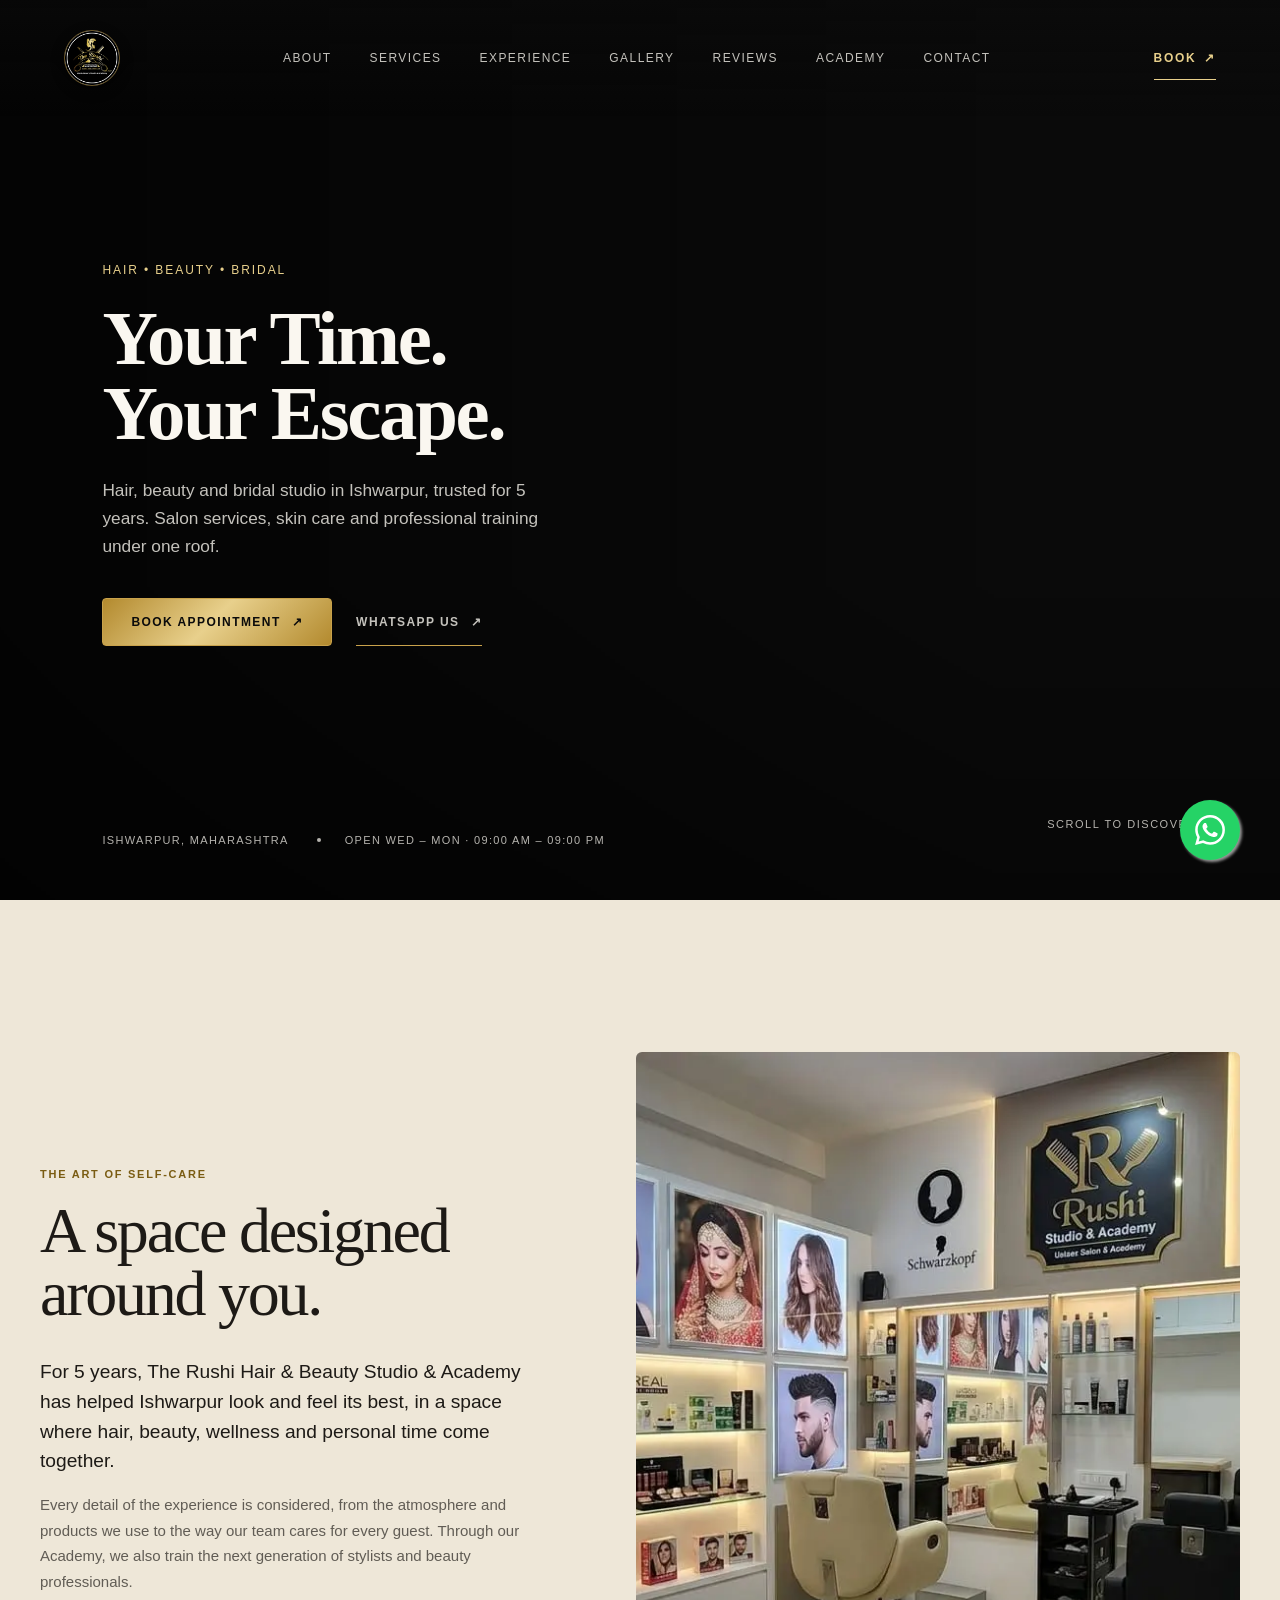
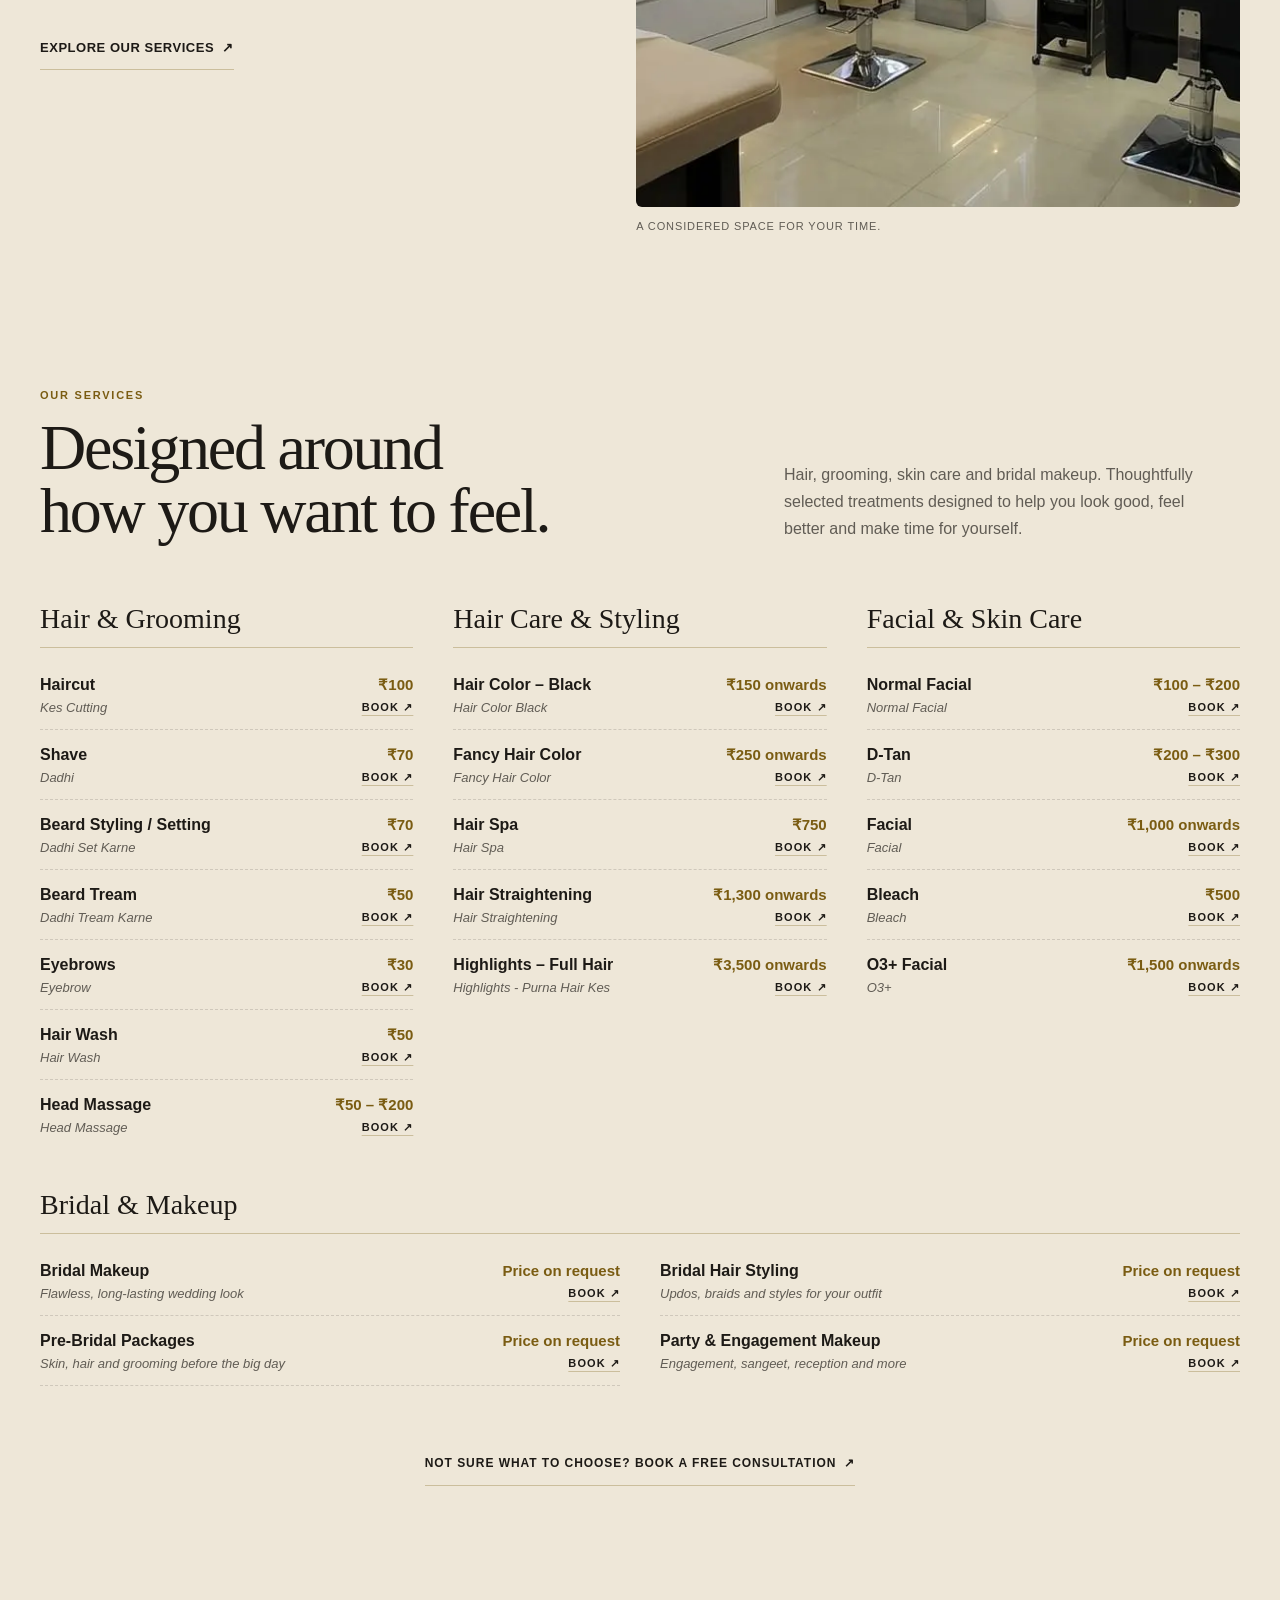
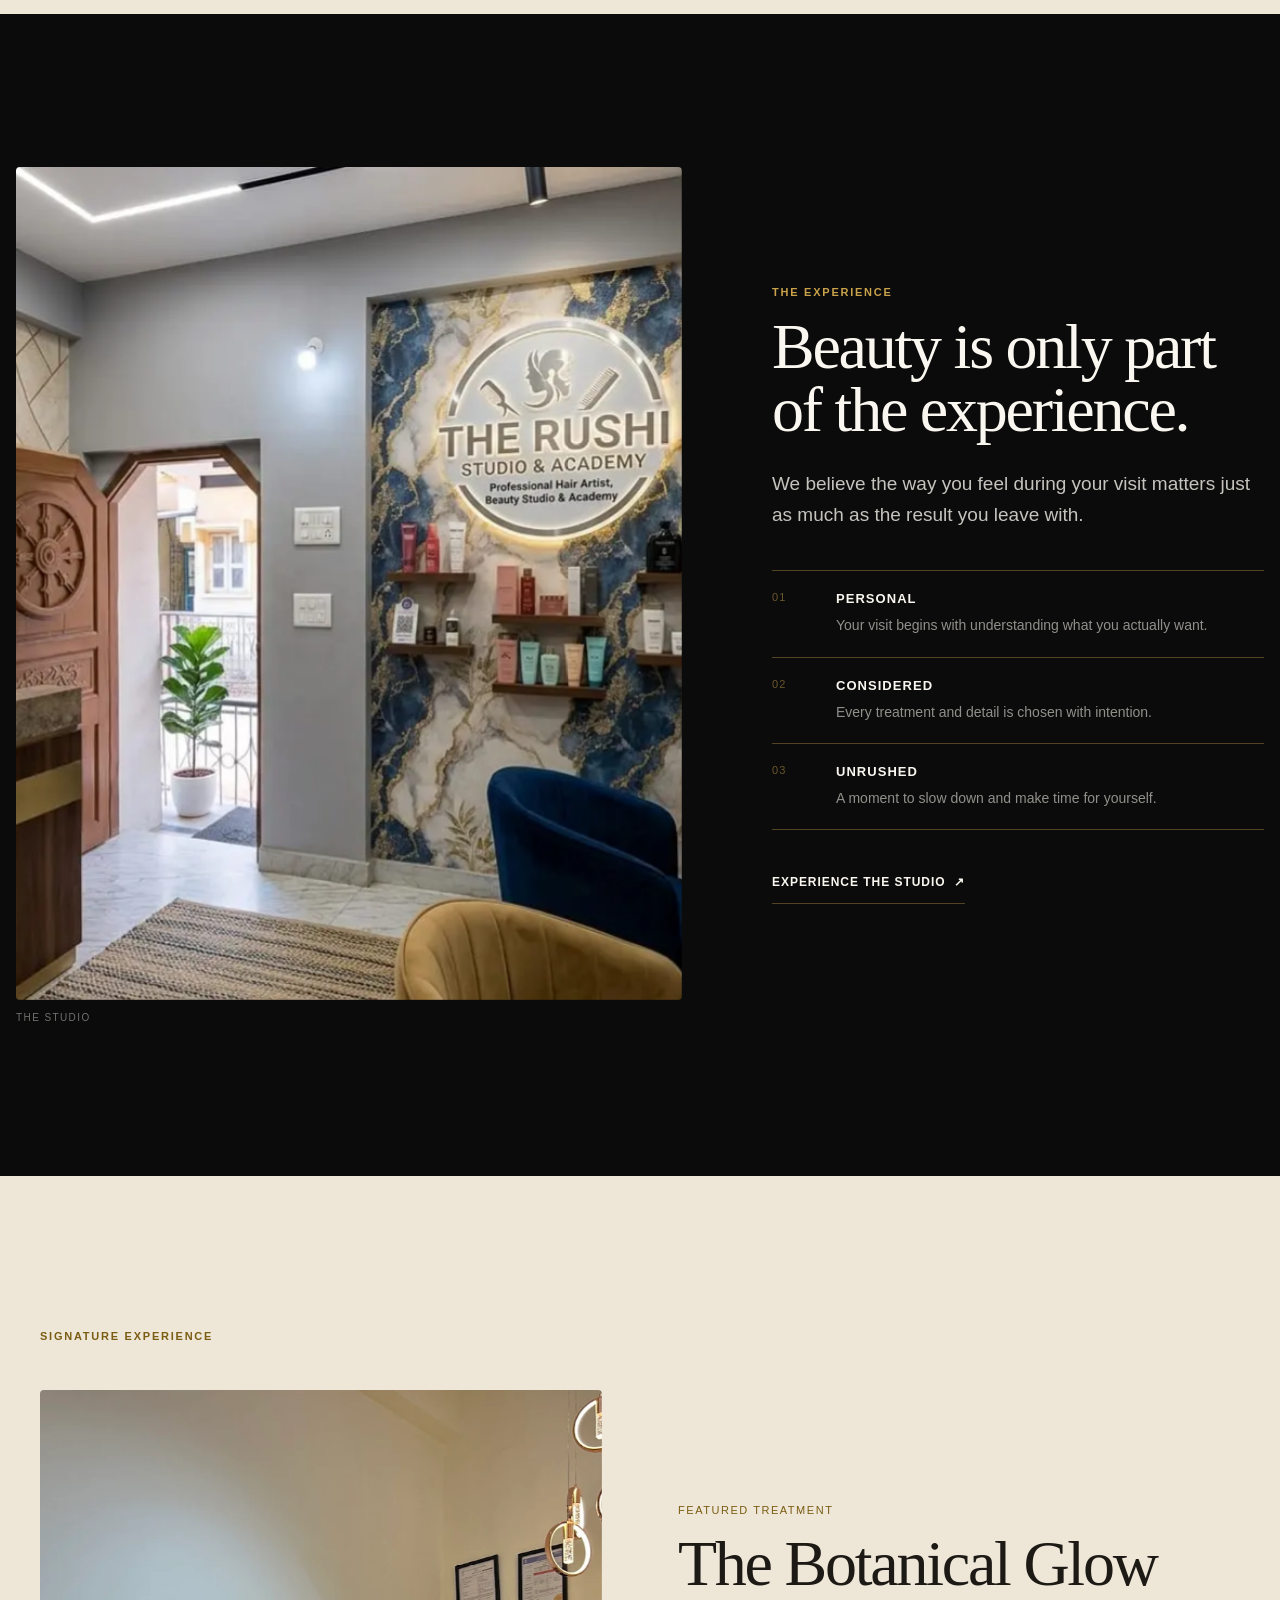
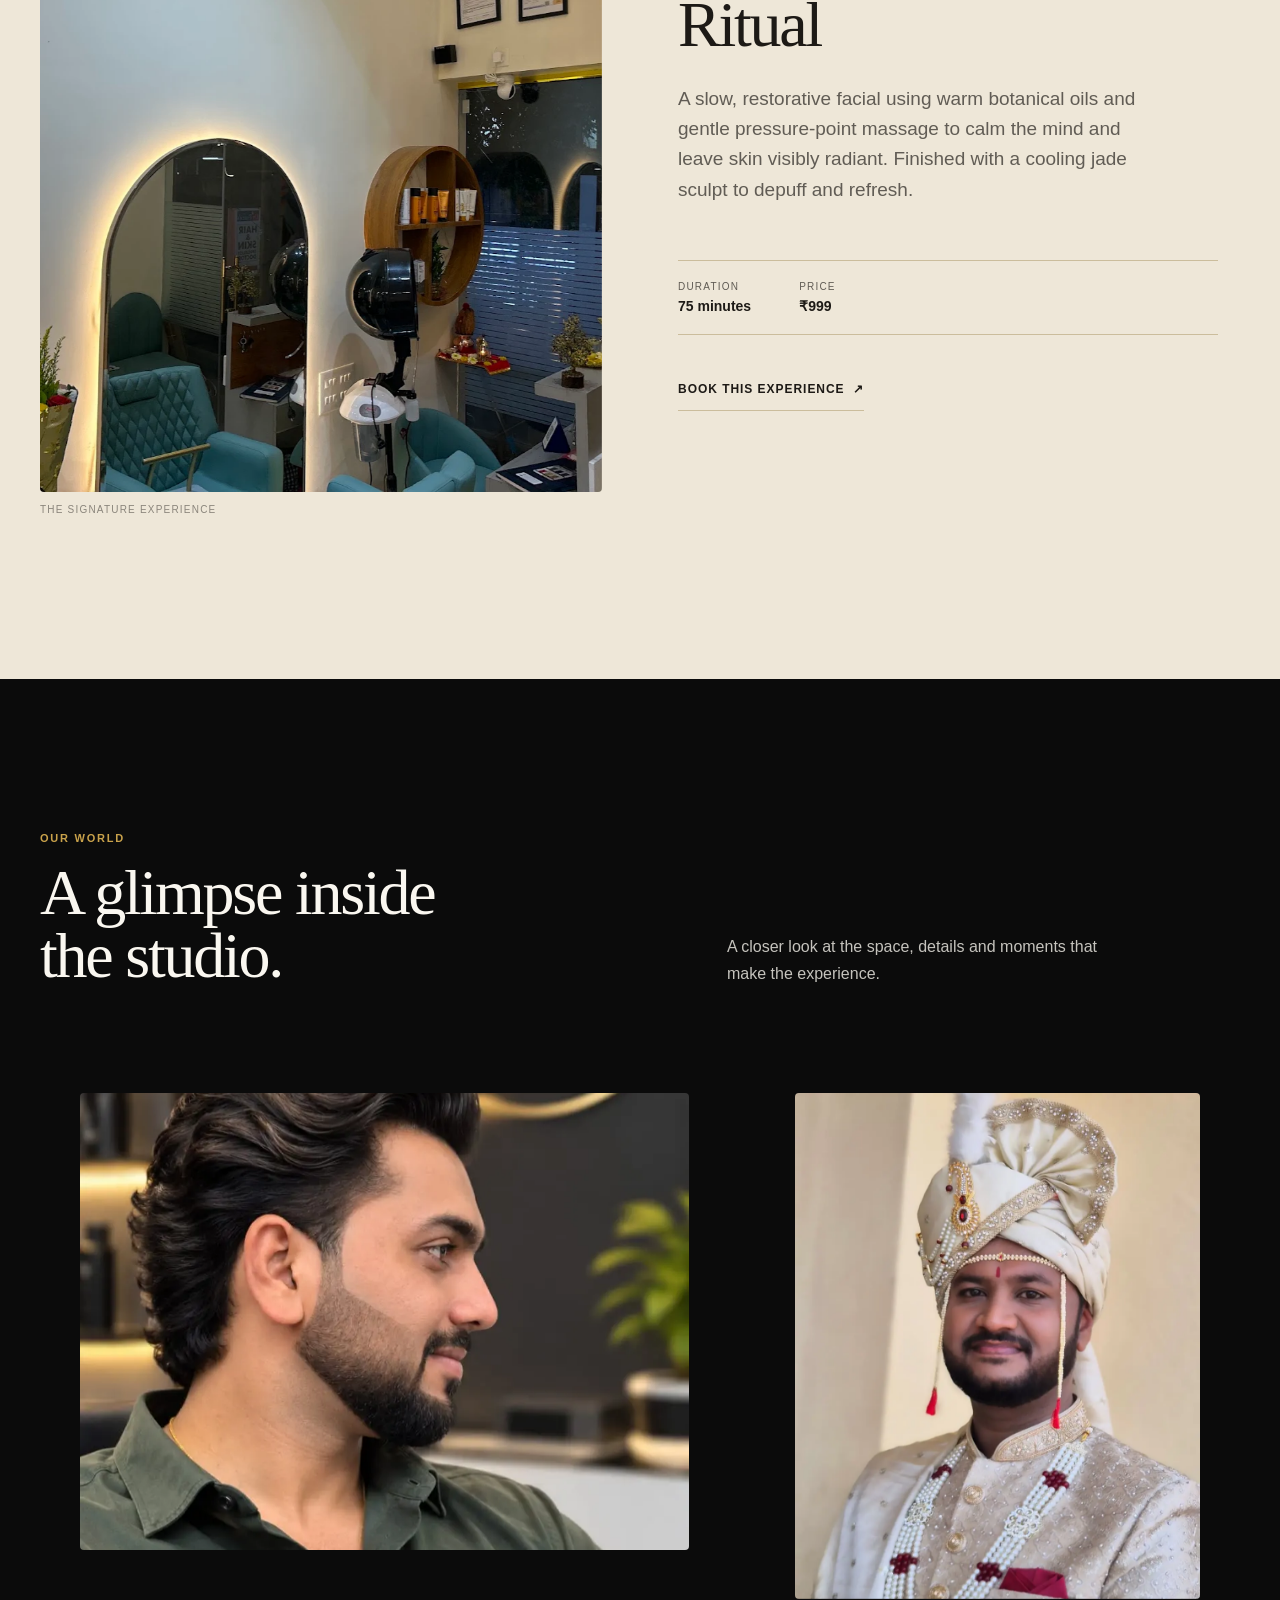
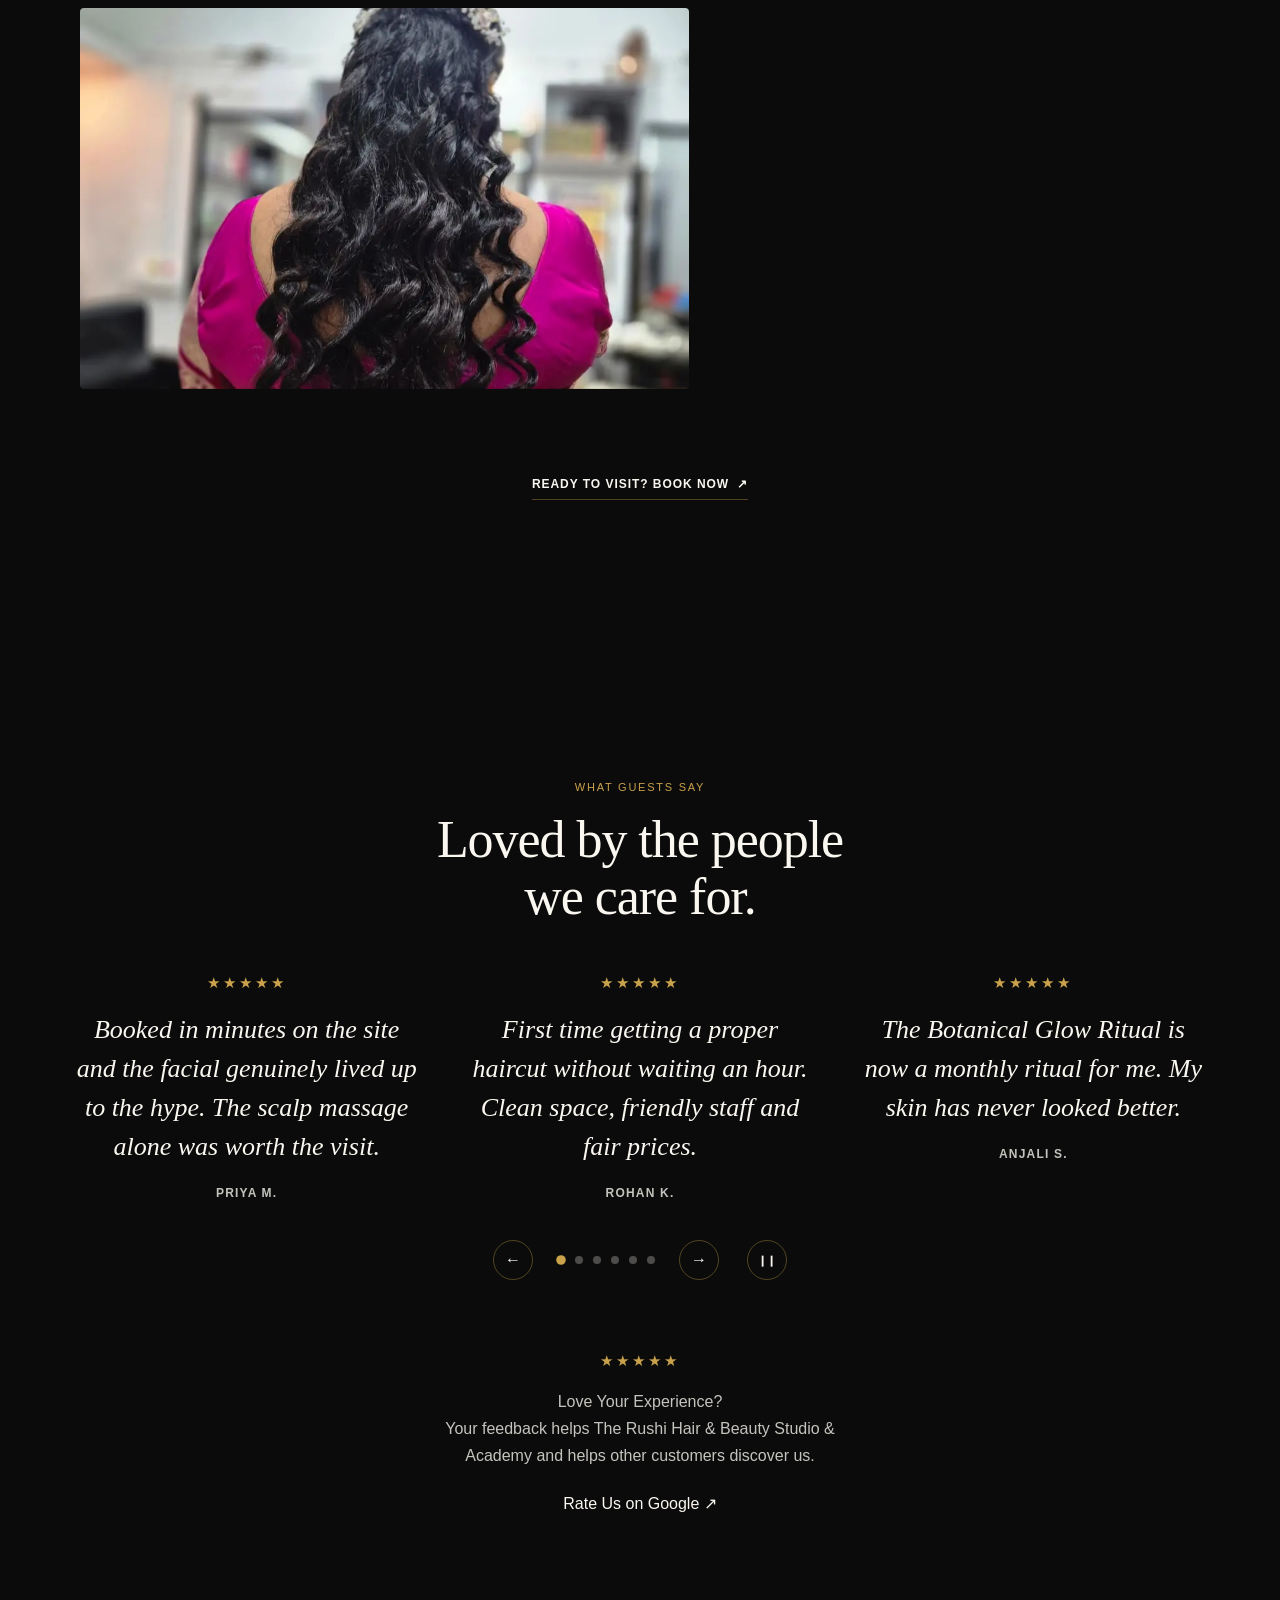
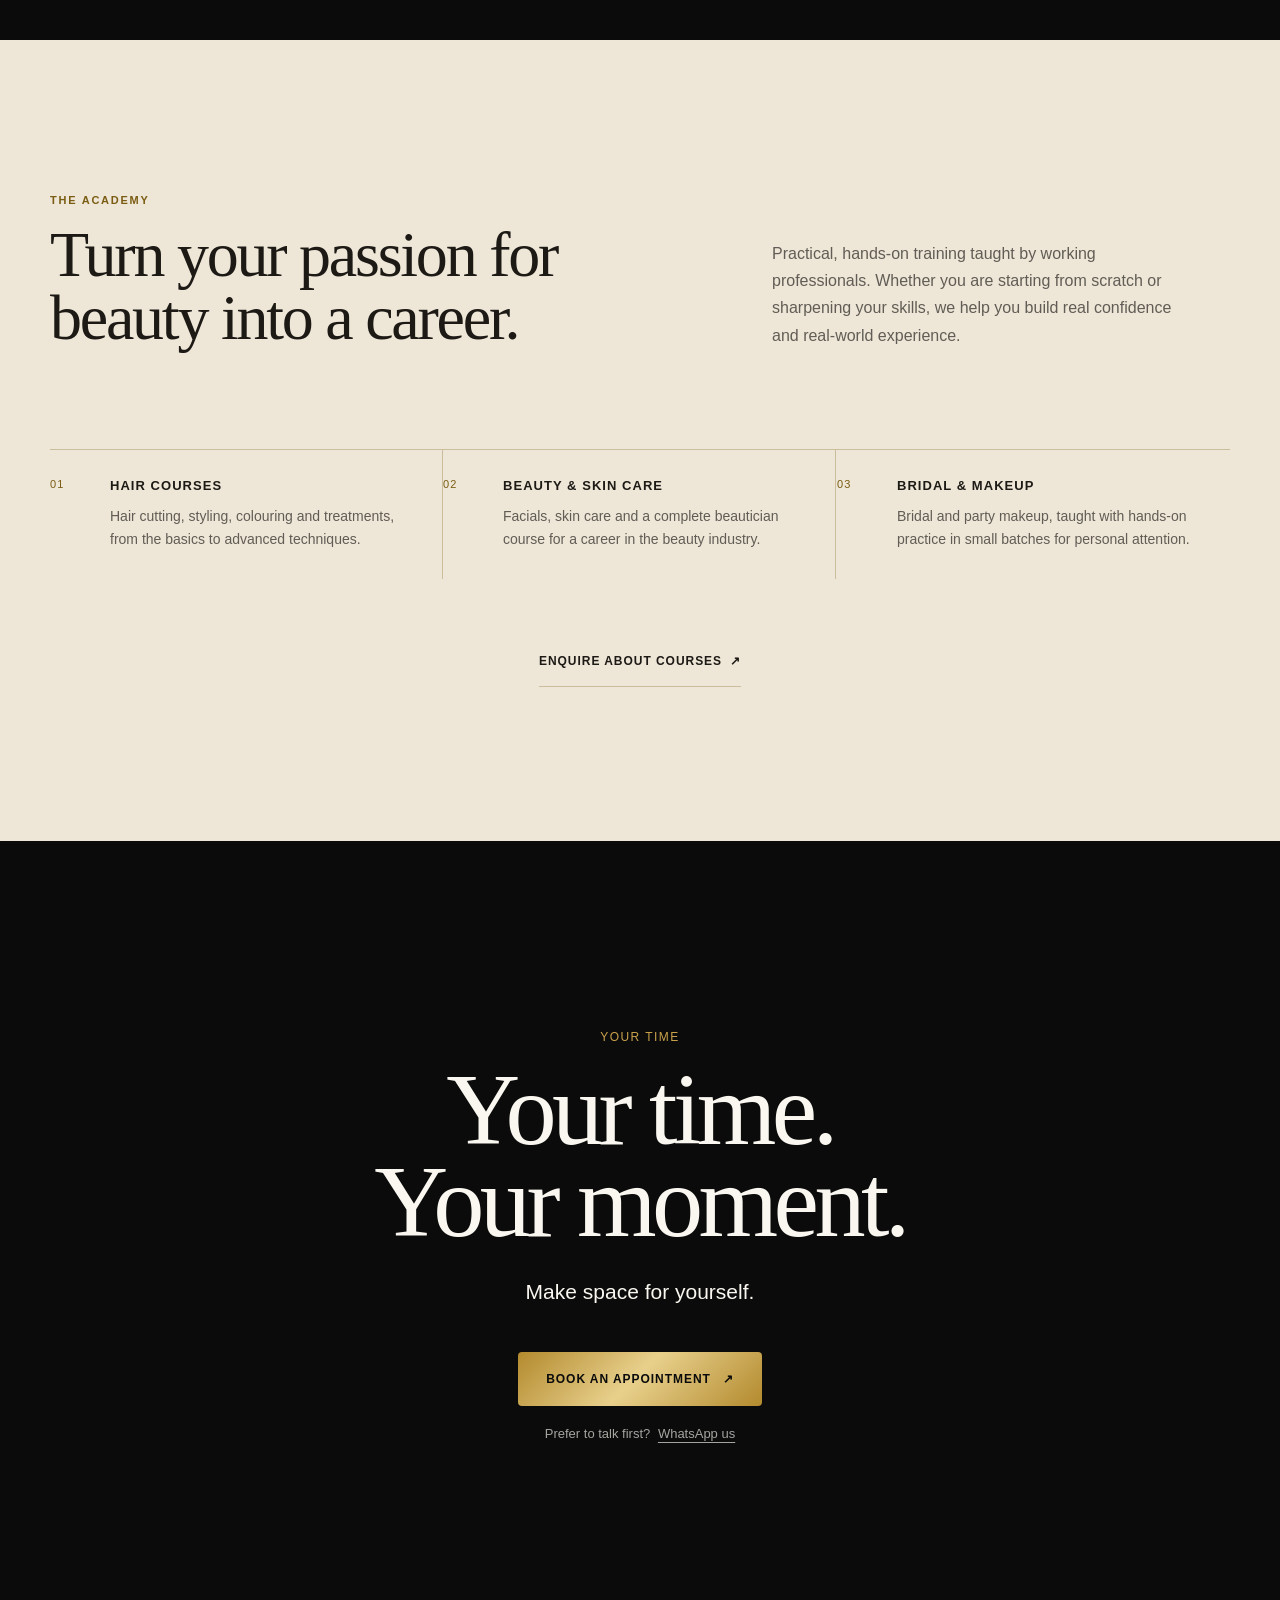
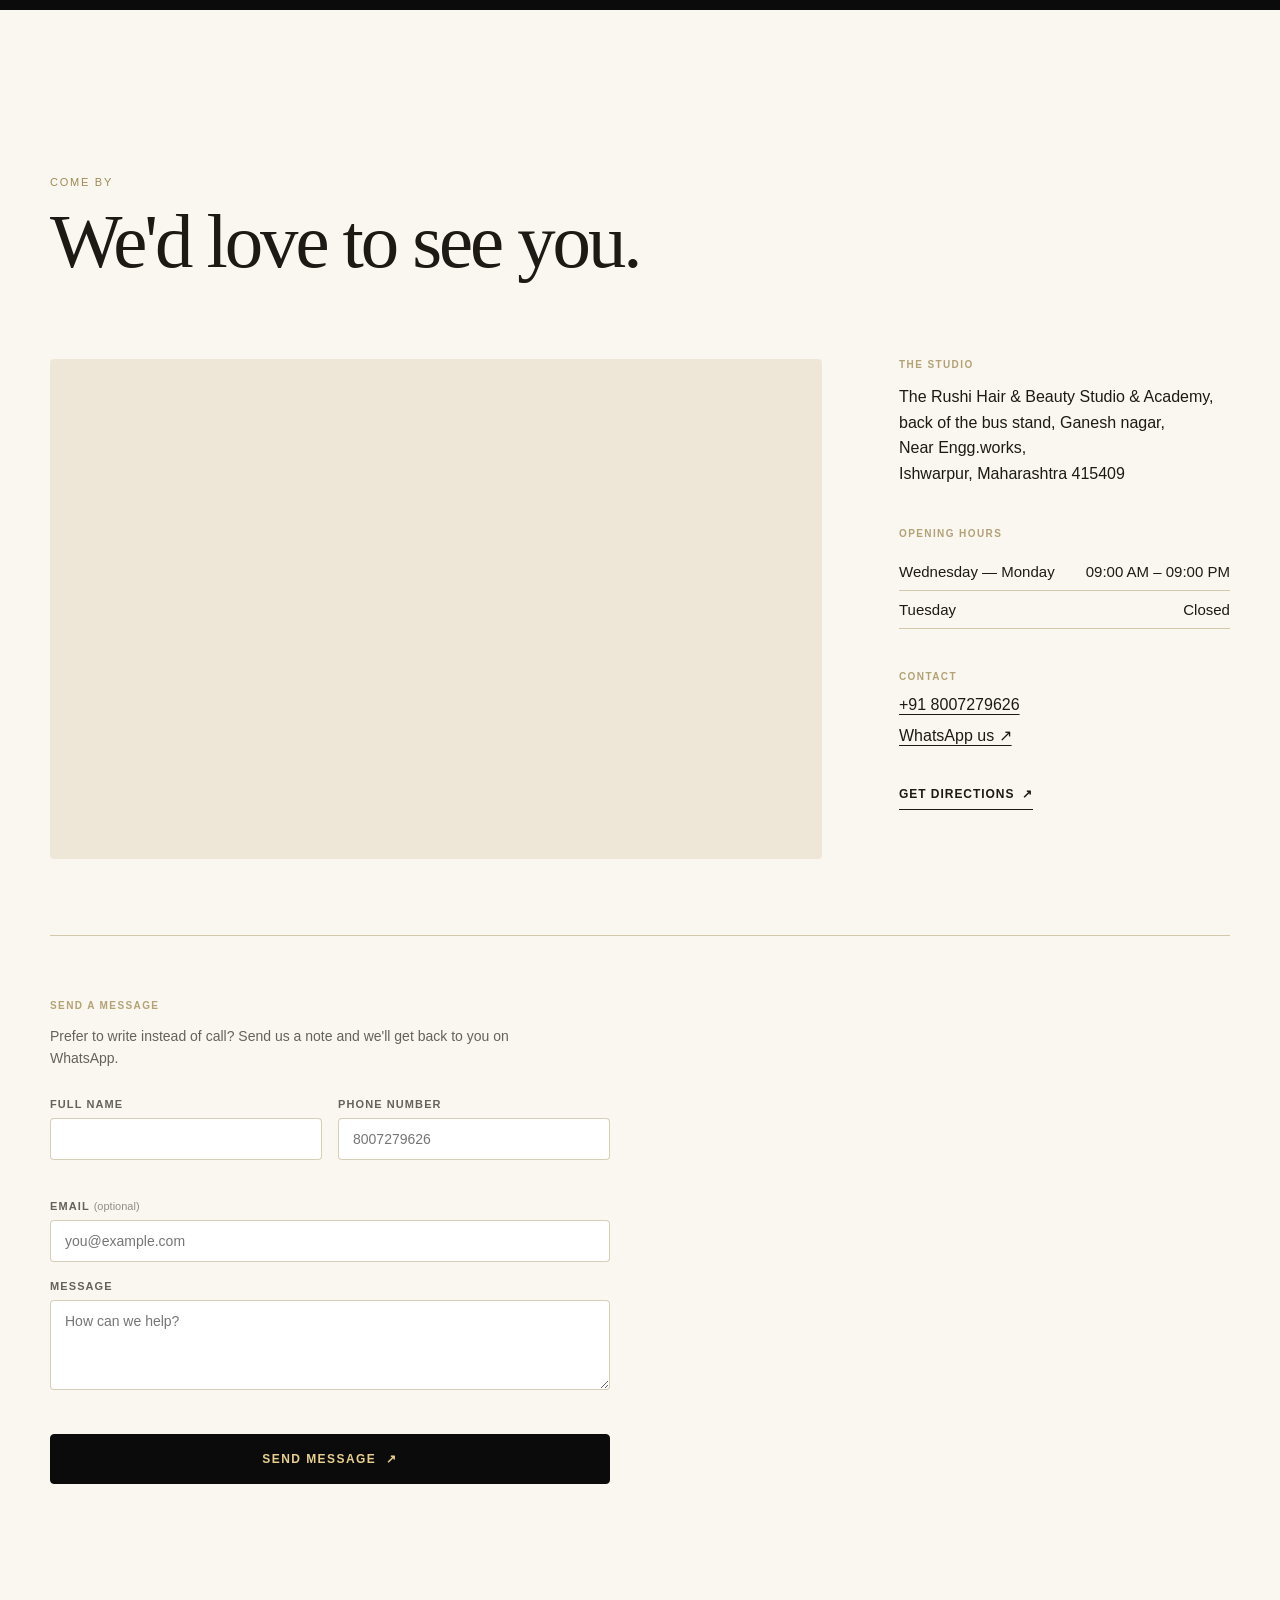
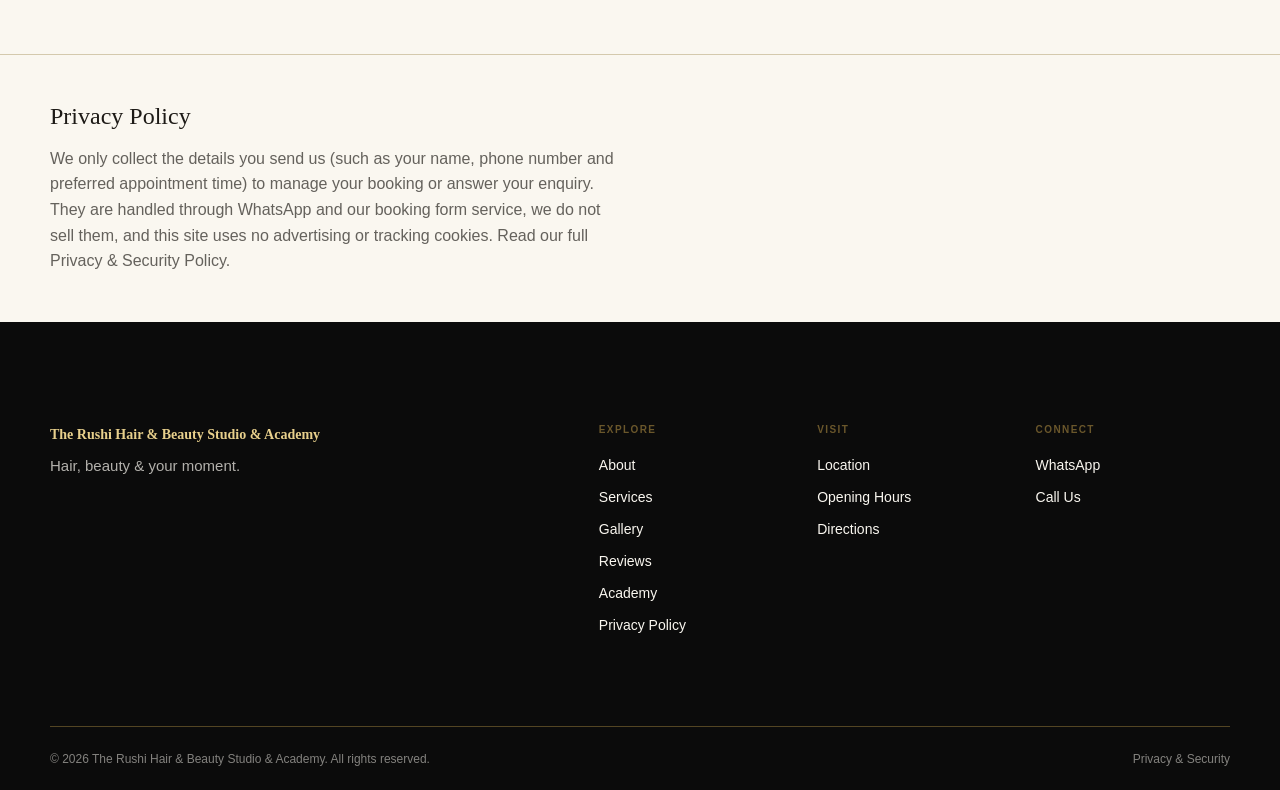
==== index.html @ eda4bbea "services change" ====
<!doctype html>
<html lang="en">

<head>
    <meta charset="utf-8">
    <meta name="viewport" content="width=device-width, initial-scale=1">
    <meta name="theme-color" content="#0b0b0b">
    <meta name="referrer" content="strict-origin-when-cross-origin">
    <title>The Rushi Hair &amp; Beauty Studio &amp; Academy | Salon, Bridal Makeup &amp; Beauty Courses in Ishwarpur
    </title>
    <meta name="description"
        content="Visit The Rushi Hair &amp; Beauty Studio &amp; Academy in Ishwarpur for expert haircuts, colour, facials, bridal makeup and professional beauty courses. Book today.">

    <!-- Favicon: simple monogram, replace with a real logo file when you have one -->
    <link rel="icon"
        href="data:image/svg+xml,%3Csvg xmlns='http://www.w3.org/2000/svg' viewBox='0 0 100 100'%3E%3Crect width='100' height='100' rx='16' fill='%230b0b0b'/%3E%3Ctext x='50' y='68' font-family='Georgia,serif' font-size='58' fill='%23c9a24b' text-anchor='middle'%3ER%3C/text%3E%3C/svg%3E">

    <!-- Open Graph / social share preview -->
    <meta property="og:type" content="website">
    <meta property="og:title" content="The Rushi Hair &amp; Beauty Studio &amp; Academy | Ishwarpur">
    <meta property="og:description"
        content="Expert haircuts, colour, facials, bridal makeup and beauty courses in Ishwarpur. Trusted for 5 years.">
    <meta property="og:image" content="assets/images/hero.webp">
    <meta name="twitter:card" content="summary_large_image">

    <link rel="stylesheet" href="styles.css">
</head>

<body>
    <div class="site-header__overlay" aria-hidden="true"></div>

    <header class="site-header" aria-label="Primary navigation">
        <a class="site-header__logo" href="#home" aria-label="The Rushi Hair &amp; Beauty Studio &amp; Academy">
            <img class="site-header__logo-img" src="assets/images/logo.webp"
                alt="The Rushi Hair &amp; Beauty Studio &amp; Academy">
        </a>

        <nav class="site-header__nav" aria-label="Main menu">
            <a href="#about">About</a>
            <a href="#services">Services</a>
            <a href="#experience">Experience</a>
            <a href="#gallery">Gallery</a>
            <a href="#testimonials">Reviews</a>
            <a href="#academy">Academy</a>
            <a href="#contact">Contact</a>
        </nav>

        <a class="site-header__book" href="#booking" data-book-trigger>
            Book
            <span aria-hidden="true">↗</span>
        </a>

        <button class="site-header__menu" type="button" aria-label="Open menu">
            Menu
        </button>
    </header>

    <main>
        <!-- Step 2: Hero Section -->
        <section class="hero" id="home" aria-labelledby="hero-title">
            <div class="hero__media">
                <video class="hero__video" autoplay muted loop playsinline preload="auto"
                    poster="assets/images/hero.webp">
                    <source src="assets/images/hero-video.mp4" type="video/mp4">
                    <source src="assets/images/hero v.mp4" type="video/mp4">
                    <source src="assets/images/hero v.mov" type="video/quicktime">
                    <img class="hero__image" src="assets/images/hero.webp"
                        alt="The Rushi Hair &amp; Beauty Studio &amp; Academy" fetchpriority="high" decoding="async">
                </video>
            </div>

            <div class="hero__overlay" aria-hidden="true"></div>

            <div class="hero__content">
                <p class="hero__eyebrow">Hair • Beauty • Bridal</p>

                <h1 id="hero-title" class="hero__title">
                    Your Time.<br>
                    Your Escape.
                </h1>

                <p class="hero__description">
                    Hair, beauty and bridal studio in Ishwarpur, trusted for 5 years. Salon services, skin care and
                    professional training under one roof.
                </p>

                <div class="hero__actions">
                    <a href="#booking" class="hero__cta hero__cta--primary" data-book-trigger>
                        Book Appointment
                        <span aria-hidden="true">↗</span>
                    </a>

                    <a href="https://wa.me/918007279626" class="hero__cta hero__cta--secondary" target="_blank"
                        rel="noopener noreferrer">
                        WhatsApp Us
                        <span aria-hidden="true">↗</span>
                    </a>
                </div>
            </div>

            <div class="hero__meta">
                <span class="hero__location">Ishwarpur, Maharashtra</span>
                <span class="hero__availability">Open Wed – Mon · 09:00 AM – 09:00 PM</span>
            </div>

            <a href="#about" class="hero__scroll" aria-label="Scroll to discover more">
                <span>Scroll to Discover</span>
                <span aria-hidden="true">↓</span>
            </a>
        </section>

        <!-- Step 3: Intro / Brand Story Section -->
        <section class="intro" id="about" aria-labelledby="intro-title">
            <div class="intro__container">
                <div class="intro__content">
                    <p class="intro__eyebrow">The Art of Self-Care</p>

                    <h2 id="intro-title" class="intro__title">
                        A space designed<br>
                        around you.
                    </h2>

                    <div class="intro__body">
                        <p class="intro__lead">
                            For 5 years, The Rushi Hair &amp; Beauty Studio &amp; Academy has helped Ishwarpur look and
                            feel its best, in a space where hair, beauty,
                            wellness and personal time come together.
                        </p>

                        <p class="intro__text">
                            Every detail of the experience is considered, from the atmosphere
                            and products we use to the way our team cares for every guest. Through our Academy, we also
                            train the next generation of stylists and beauty professionals.
                        </p>
                    </div>

                    <a href="#services" class="intro__link">
                        Explore Our Services
                        <span aria-hidden="true">&nearr;</span>
                    </a>
                </div>

                <div class="intro__media">
                    <figure class="intro__figure">
                        <img class="intro__image" src="assets/images/about.webp"
                            alt="Interior of The Rushi Hair &amp; Beauty Studio &amp; Academy" loading="lazy"
                            decoding="async">
                    </figure>

                    <p class="intro__caption">A considered space for your time.</p>
                </div>
            </div>
        </section>

        <!-- Step 4: Services / Treatment Menu Section -->
        <section class="services" id="services" aria-labelledby="services-title">
            <div class="services__container">
                <header class="services__header">
                    <div class="services__heading-group">
                        <p class="services__eyebrow">Our Services</p>

                        <h2 id="services-title" class="services__title">
                            Designed around<br>
                            how you want to feel.
                        </h2>
                    </div>

                    <p class="services__intro">
                        Hair, grooming, skin care and bridal makeup. Thoughtfully selected treatments designed to help
                        you look good, feel better and make time for yourself.
                    </p>
                </header>

                <!-- Services are grouped in a parallel grid so visitors can compare options quickly. -->
                <!-- Price Menu -->
                <div class="price-menu">
                    <!-- Category 1: Hair & Grooming -->
                    <div class="price-category">
                        <h3 class="price-category__title">Hair &amp; Grooming</h3>

                        <div class="price-item">
                            <div class="price-item__header">
                                <h4 class="price-item__title">Haircut</h4>
                                <span class="price-item__price">₹100</span>
                            </div>
                            <div class="price-item__meta">
                                <p class="price-item__local">Kes Cutting</p>
                                <a href="#booking" class="price-item__book" data-book-trigger data-service="Haircut"
                                    aria-label="Book Haircut">Book &nearr;</a>
                            </div>
                        </div>

                        <div class="price-item">
                            <div class="price-item__header">
                                <h4 class="price-item__title">Shave</h4>
                                <span class="price-item__price">₹70</span>
                            </div>
                            <div class="price-item__meta">
                                <p class="price-item__local">Dadhi</p>
                                <a href="#booking" class="price-item__book" data-book-trigger data-service="Shave"
                                    aria-label="Book Shave">Book &nearr;</a>
                            </div>
                        </div>

                        <div class="price-item">
                            <div class="price-item__header">
                                <h4 class="price-item__title">Beard Styling / Setting</h4>
                                <span class="price-item__price">₹70</span>
                            </div>
                            <div class="price-item__meta">
                                <p class="price-item__local">Dadhi Set Karne</p>
                                <a href="#booking" class="price-item__book" data-book-trigger
                                    data-service="Beard Styling / Setting" aria-label="Book Beard Styling">Book
                                    &nearr;</a>
                            </div>
                        </div>

                        <div class="price-item">
                            <div class="price-item__header">
                                <h4 class="price-item__title">Beard Tream</h4>
                                <span class="price-item__price">₹50</span>
                            </div>
                            <div class="price-item__meta">
                                <p class="price-item__local">Dadhi Tream Karne</p>
                                <a href="#booking" class="price-item__book" data-book-trigger data-service="Beard Steam"
                                    aria-label="Book Beard Steam">Book &nearr;</a>
                            </div>
                        </div>

                        <div class="price-item">
                            <div class="price-item__header">
                                <h4 class="price-item__title">Eyebrows</h4>
                                <span class="price-item__price">₹30</span>
                            </div>
                            <div class="price-item__meta">
                                <p class="price-item__local">Eyebrow</p>
                                <a href="#booking" class="price-item__book" data-book-trigger data-service="Eyebrows"
                                    aria-label="Book Eyebrows">Book &nearr;</a>
                            </div>
                        </div>

                        <div class="price-item">
                            <div class="price-item__header">
                                <h4 class="price-item__title">Hair Wash</h4>
                                <span class="price-item__price">₹50</span>
                            </div>
                            <div class="price-item__meta">
                                <p class="price-item__local">Hair Wash</p>
                                <a href="#booking" class="price-item__book" data-book-trigger data-service="Hair Wash"
                                    aria-label="Book Hair Wash">Book &nearr;</a>
                            </div>
                        </div>

                        <div class="price-item">
                            <div class="price-item__header">
                                <h4 class="price-item__title">Head Massage</h4>
                                <span class="price-item__price">₹50 – ₹200</span>
                            </div>
                            <div class="price-item__meta">
                                <p class="price-item__local">Head Massage</p>
                                <a href="#booking" class="price-item__book" data-book-trigger
                                    data-service="Head Massage" aria-label="Book Head Massage">Book &nearr;</a>
                            </div>
                        </div>
                    </div>

                    <!-- Category 2: Hair Care & Styling -->
                    <div class="price-category">
                        <h3 class="price-category__title">Hair Care &amp; Styling</h3>

                        <div class="price-item">
                            <div class="price-item__header">
                                <h4 class="price-item__title">Hair Color – Black</h4>
                                <span class="price-item__price">₹150 onwards</span>
                            </div>
                            <div class="price-item__meta">
                                <p class="price-item__local">Hair Color Black</p>
                                <a href="#booking" class="price-item__book" data-book-trigger
                                    data-service="Hair Color - Black" aria-label="Book Hair Color Black">Book
                                    &nearr;</a>
                            </div>
                        </div>

                        <div class="price-item">
                            <div class="price-item__header">
                                <h4 class="price-item__title">Fancy Hair Color</h4>
                                <span class="price-item__price">₹250 onwards</span>
                            </div>
                            <div class="price-item__meta">
                                <p class="price-item__local">Fancy Hair Color</p>
                                <a href="#booking" class="price-item__book" data-book-trigger
                                    data-service="Fancy Hair Color" aria-label="Book Fancy Hair Color">Book &nearr;</a>
                            </div>
                        </div>

                        <div class="price-item">
                            <div class="price-item__header">
                                <h4 class="price-item__title">Hair Spa</h4>
                                <span class="price-item__price">₹750</span>
                            </div>
                            <div class="price-item__meta">
                                <p class="price-item__local">Hair Spa</p>
                                <a href="#booking" class="price-item__book" data-book-trigger data-service="Hair Spa"
                                    aria-label="Book Hair Spa">Book &nearr;</a>
                            </div>
                        </div>

                        <div class="price-item">
                            <div class="price-item__header">
                                <h4 class="price-item__title">Hair Straightening</h4>
                                <span class="price-item__price">₹1,300 onwards</span>
                            </div>
                            <div class="price-item__meta">
                                <p class="price-item__local">Hair Straightening</p>
                                <a href="#booking" class="price-item__book" data-book-trigger
                                    data-service="Hair Straightening" aria-label="Book Hair Straightening">Book
                                    &nearr;</a>
                            </div>
                        </div>

                        <div class="price-item">
                            <div class="price-item__header">
                                <h4 class="price-item__title">Highlights – Full Hair</h4>
                                <span class="price-item__price">₹3,500 onwards</span>
                            </div>
                            <div class="price-item__meta">
                                <p class="price-item__local">Highlights - Purna Hair Kes</p>
                                <a href="#booking" class="price-item__book" data-book-trigger
                                    data-service="Highlights - Full Hair" aria-label="Book Highlights">Book &nearr;</a>
                            </div>
                        </div>
                    </div>

                    <!-- Category 3: Facial & Skin Care -->
                    <div class="price-category">
                        <h3 class="price-category__title">Facial &amp; Skin Care</h3>

                        <div class="price-item">
                            <div class="price-item__header">
                                <h4 class="price-item__title">Normal Facial</h4>
                                <span class="price-item__price">₹100 – ₹200</span>
                            </div>
                            <div class="price-item__meta">
                                <p class="price-item__local">Normal Facial</p>
                                <a href="#booking" class="price-item__book" data-book-trigger
                                    data-service="Normal Facial" aria-label="Book Normal Facial">Book &nearr;</a>
                            </div>
                        </div>

                        <div class="price-item">
                            <div class="price-item__header">
                                <h4 class="price-item__title">D-Tan</h4>
                                <span class="price-item__price">₹200 – ₹300</span>
                            </div>
                            <div class="price-item__meta">
                                <p class="price-item__local">D-Tan</p>
                                <a href="#booking" class="price-item__book" data-book-trigger data-service="D-Tan"
                                    aria-label="Book D-Tan">Book &nearr;</a>
                            </div>
                        </div>

                        <div class="price-item">
                            <div class="price-item__header">
                                <h4 class="price-item__title">Facial</h4>
                                <span class="price-item__price">₹1,000 onwards</span>
                            </div>
                            <div class="price-item__meta">
                                <p class="price-item__local">Facial</p>
                                <a href="#booking" class="price-item__book" data-book-trigger data-service="Facial"
                                    aria-label="Book Facial">Book &nearr;</a>
                            </div>
                        </div>

                        <div class="price-item">
                            <div class="price-item__header">
                                <h4 class="price-item__title">Bleach</h4>
                                <span class="price-item__price">₹500</span>
                            </div>
                            <div class="price-item__meta">
                                <p class="price-item__local">Bleach</p>
                                <a href="#booking" class="price-item__book" data-book-trigger data-service="Bleach"
                                    aria-label="Book Bleach">Book &nearr;</a>
                            </div>
                        </div>

                        <div class="price-item">
                            <div class="price-item__header">
                                <h4 class="price-item__title">O3+ Facial</h4>
                                <span class="price-item__price">₹1,500 onwards</span>
                            </div>
                            <div class="price-item__meta">
                                <p class="price-item__local">O3+</p>
                                <a href="#booking" class="price-item__book" data-book-trigger data-service="O3+ Facial"
                                    aria-label="Book O3+ Facial">Book &nearr;</a>
                            </div>
                        </div>
                    </div>

                    <!-- Category 4: Bridal & Makeup (prices on request - add real prices when confirmed) -->
                    <div class="price-category price-category--wide">
                        <h3 class="price-category__title">Bridal &amp; Makeup</h3>

                        <div class="price-item">
                            <div class="price-item__header">
                                <h4 class="price-item__title">Bridal Makeup</h4>
                                <span class="price-item__price">Price on request</span>
                            </div>
                            <div class="price-item__meta">
                                <p class="price-item__local">Flawless, long-lasting wedding look</p>
                                <a href="#booking" class="price-item__book" data-book-trigger
                                    data-service="Bridal Makeup" aria-label="Book Bridal Makeup">Book &nearr;</a>
                            </div>
                        </div>

                        <div class="price-item">
                            <div class="price-item__header">
                                <h4 class="price-item__title">Bridal Hair Styling</h4>
                                <span class="price-item__price">Price on request</span>
                            </div>
                            <div class="price-item__meta">
                                <p class="price-item__local">Updos, braids and styles for your outfit</p>
                                <a href="#booking" class="price-item__book" data-book-trigger
                                    data-service="Bridal Hair Styling" aria-label="Book Bridal Hair Styling">Book
                                    &nearr;</a>
                            </div>
                        </div>

                        <div class="price-item">
                            <div class="price-item__header">
                                <h4 class="price-item__title">Pre-Bridal Packages</h4>
                                <span class="price-item__price">Price on request</span>
                            </div>
                            <div class="price-item__meta">
                                <p class="price-item__local">Skin, hair and grooming before the big day</p>
                                <a href="#booking" class="price-item__book" data-book-trigger
                                    data-service="Pre-Bridal Package" aria-label="Book Pre-Bridal Package">Book
                                    &nearr;</a>
                            </div>
                        </div>

                        <div class="price-item">
                            <div class="price-item__header">
                                <h4 class="price-item__title">Party &amp; Engagement Makeup</h4>
                                <span class="price-item__price">Price on request</span>
                            </div>
                            <div class="price-item__meta">
                                <p class="price-item__local">Engagement, sangeet, reception and more</p>
                                <a href="#booking" class="price-item__book" data-book-trigger
                                    data-service="Party &amp; Engagement Makeup"
                                    aria-label="Book Party &amp; Engagement Makeup">Book &nearr;</a>
                            </div>
                        </div>
                    </div>
                </div>

                <div class="services__footer">
                    <a href="#booking" class="services__all-link" data-book-trigger data-service="Consultation">
                        Not Sure What to Choose? Book a Free Consultation
                        <span aria-hidden="true">&nearr;</span>
                    </a>
                </div>
            </div>
        </section>

        <!-- Step 5: Experience / Why Us Section -->
        <section class="experience" id="experience" aria-labelledby="experience-title">
            <div class="experience__container">
                <div class="experience__media fade-reveal">
                    <figure class="experience__figure">
                        <img class="experience__image" src="assets/images/experience.webp"
                            alt="The Rushi Hair &amp; Beauty Studio &amp; Academy warm, minimalist interior and treatment environment"
                            loading="lazy" decoding="async">
                    </figure>
                    <span class="experience__image-label" aria-hidden="true">THE STUDIO</span>
                </div>

                <div class="experience__content fade-reveal">
                    <p class="experience__eyebrow">THE EXPERIENCE</p>
                    <h2 id="experience-title" class="experience__title">
                        Beauty is only part<br>of the experience.
                    </h2>
                    <p class="experience__intro">
                        We believe the way you feel during your visit matters just as much as the result you leave with.
                    </p>

                    <div class="experience__principles" role="list">
                        <article class="experience__principle" role="listitem">
                            <span class="experience__number" aria-hidden="true">01</span>
                            <div>
                                <h3 class="experience__principle-title">Personal</h3>
                                <p class="experience__principle-text">
                                    Your visit begins with understanding what you actually want.
                                </p>
                            </div>
                        </article>

                        <article class="experience__principle" role="listitem">
                            <span class="experience__number" aria-hidden="true">02</span>
                            <div>
                                <h3 class="experience__principle-title">Considered</h3>
                                <p class="experience__principle-text">
                                    Every treatment and detail is chosen with intention.
                                </p>
                            </div>
                        </article>

                        <article class="experience__principle" role="listitem">
                            <span class="experience__number" aria-hidden="true">03</span>
                            <div>
                                <h3 class="experience__principle-title">Unrushed</h3>
                                <p class="experience__principle-text">
                                    A moment to slow down and make time for yourself.
                                </p>
                            </div>
                        </article>
                    </div>

                    <a href="#booking" class="experience__link" data-book-trigger>
                        <span>Experience The Studio</span>
                        <span aria-hidden="true">↗</span>
                    </a>
                </div>
            </div>
        </section>

        <!-- Step 6: Signature Experience / Featured Treatment Section -->
        <section class="signature" id="signature" aria-labelledby="signature-title">
            <div class="signature__container">
                <p class="signature__eyebrow">SIGNATURE EXPERIENCE</p>

                <div class="signature__layout">
                    <div class="signature__media fade-reveal">
                        <figure class="signature__figure">
                            <img class="signature__image" src="assets/images/signature.webp"
                                alt="The Botanical Glow Ritual signature facial experience at The Rushi Hair &amp; Beauty Studio &amp; Academy"
                                loading="lazy" decoding="async">
                        </figure>
                        <p class="signature__caption" aria-hidden="true">THE SIGNATURE EXPERIENCE</p>
                    </div>

                    <div class="signature__content fade-reveal">
                        <p class="signature__category">FEATURED TREATMENT</p>
                        <h2 id="signature-title" class="signature__title">
                            The Botanical Glow Ritual
                        </h2>
                        <p class="signature__description">
                            A slow, restorative facial using warm botanical oils and gentle
                            pressure-point massage to calm the mind and leave skin visibly
                            radiant. Finished with a cooling jade sculpt to depuff and refresh.
                        </p>

                        <div class="signature__details">
                            <div class="signature__detail">
                                <span class="signature__detail-label">Duration</span>
                                <span class="signature__detail-value">75 minutes</span>
                            </div>

                            <div class="signature__detail">
                                <span class="signature__detail-label">Price</span>
                                <span class="signature__detail-value">&#8377;999</span>
                            </div>
                        </div>

                        <a href="#booking" class="signature__link" data-book-trigger
                            data-service="The Botanical Glow Ritual">
                            <span>Book This Experience</span>
                            <span aria-hidden="true">↗</span>
                        </a>
                    </div>
                </div>
            </div>
        </section>

        <!-- Step 7: Gallery / Visual Showcase Section -->
        <section class="gallery" id="gallery" aria-labelledby="gallery-title">
            <div class="gallery__container">
                <header class="gallery__header">
                    <div class="fade-reveal">
                        <p class="gallery__eyebrow">OUR WORLD</p>
                        <h2 id="gallery-title" class="gallery__title">
                            A glimpse inside<br>the studio.
                        </h2>
                    </div>
                    <p class="gallery__intro fade-reveal">
                        A closer look at the space, details and moments that make the experience.
                    </p>
                </header>

                <div class="gallery__grid" role="list">
                    <figure class="gallery__item gallery__item--01 fade-reveal" role="listitem">
                        <img src="assets/gallery/gallery1.webp"
                            alt="Bright modern salon interior showing aesthetic styling chairs, mirrors, and minimalist design"
                            loading="lazy" decoding="async" class="gallery__trigger" role="button" tabindex="0"
                            data-lightbox-index="0" aria-label="View larger image: salon interior with styling chairs">
                    </figure>

                    <figure class="gallery__item gallery__item--02 fade-reveal" role="listitem">
                        <img src="assets/gallery/gallery2.webp"
                            alt="Professional hair stylist carefully styling a client's hair with attention to detail"
                            loading="lazy" decoding="async" class="gallery__trigger" role="button" tabindex="0"
                            data-lightbox-index="1" aria-label="View larger image: hair stylist at work">
                    </figure>

                    <figure class="gallery__item gallery__item--03 fade-reveal" role="listitem">
                        <img src="assets/gallery/gallery3.webp"
                            alt="Relaxing facial and skincare treatment room featuring warm editorial ambient lighting"
                            loading="lazy" decoding="async" class="gallery__trigger" role="button" tabindex="0"
                            data-lightbox-index="2" aria-label="View larger image: facial treatment room">
                    </figure>
                </div>

                <div class="gallery__footer fade-reveal">
                    <a href="#booking" class="gallery__link" data-book-trigger>
                        <span>Ready to Visit? Book Now</span>
                        <span aria-hidden="true">↗</span>
                    </a>
                </div>
            </div>
        </section>

        <!-- Step 7.5: Testimonials Section -->
        <section class="testimonials" id="testimonials" aria-labelledby="testimonials-title">
            <div class="testimonials__container">
                <header class="testimonials__header fade-reveal">
                    <p class="testimonials__eyebrow">WHAT GUESTS SAY</p>
                    <h2 id="testimonials-title" class="testimonials__title">
                        Loved by the people<br>we care for.
                    </h2>
                </header>

                <div class="testimonials__carousel fade-reveal" id="testimonials-carousel">
                    <div class="testimonials__track" id="testimonials-track">
                        <article class="testimonial" role="group" aria-roledescription="slide"
                            aria-label="Testimonial 1 of 6">
                            <div class="testimonial__stars" aria-hidden="true">★★★★★</div>
                            <p class="testimonial__quote">
                                Booked in minutes on the site and the facial genuinely lived up to the hype. The scalp
                                massage alone was worth the visit.
                            </p>
                            <p class="testimonial__author">Priya M.</p>
                        </article>

                        <article class="testimonial" role="group" aria-roledescription="slide"
                            aria-label="Testimonial 2 of 6">
                            <div class="testimonial__stars" aria-hidden="true">★★★★★</div>
                            <p class="testimonial__quote">
                                First time getting a proper haircut without waiting an hour. Clean space, friendly staff
                                and fair prices.
                            </p>
                            <p class="testimonial__author">Rohan K.</p>
                        </article>

                        <article class="testimonial" role="group" aria-roledescription="slide"
                            aria-label="Testimonial 3 of 6">
                            <div class="testimonial__stars" aria-hidden="true">★★★★★</div>
                            <p class="testimonial__quote">
                                The Botanical Glow Ritual is now a monthly ritual for me. My skin has never looked
                                better.
                            </p>
                            <p class="testimonial__author">Anjali S.</p>
                        </article>

                        <article class="testimonial" role="group" aria-roledescription="slide"
                            aria-label="Testimonial 4 of 6">
                            <div class="testimonial__stars" aria-hidden="true">★★★★☆</div>
                            <p class="testimonial__quote">
                                Easy WhatsApp booking and they remembered my usual cut from last time. Small touches
                                like that matter.
                            </p>
                            <p class="testimonial__author">Kunal D.</p>
                        </article>

                        <article class="testimonial" role="group" aria-roledescription="slide"
                            aria-label="Testimonial 5 of 6">
                            <div class="testimonial__stars" aria-hidden="true">★★★★★</div>
                            <p class="testimonial__quote">
                                The best beard styling I've had in a long time. The steaming treatment is a game changer
                                for grooming.
                            </p>
                            <p class="testimonial__author">Vikram P.</p>
                        </article>

                        <article class="testimonial" role="group" aria-roledescription="slide"
                            aria-label="Testimonial 6 of 6">
                            <div class="testimonial__stars" aria-hidden="true">★★★★★</div>
                            <p class="testimonial__quote">
                                Found them through Google Maps and so glad I did. The whole team is incredibly welcoming
                                and skilled.
                            </p>
                            <p class="testimonial__author">Sneha R.</p>
                        </article>
                    </div>

                    <div class="testimonials__controls">
                        <button type="button" class="testimonials__arrow" id="testimonials-prev"
                            aria-label="Previous testimonial">
                            <span aria-hidden="true">&larr;</span>
                        </button>

                        <div class="testimonials__dots" id="testimonials-dots" role="tablist"
                            aria-label="Testimonial navigation">
                            <button type="button" class="testimonials__dot is-active" data-slide-to="0" role="tab"
                                aria-selected="true" aria-label="Go to testimonial 1"></button>
                            <button type="button" class="testimonials__dot" data-slide-to="1" role="tab"
                                aria-selected="false" aria-label="Go to testimonial 2"></button>
                            <button type="button" class="testimonials__dot" data-slide-to="2" role="tab"
                                aria-selected="false" aria-label="Go to testimonial 3"></button>
                            <button type="button" class="testimonials__dot" data-slide-to="3" role="tab"
                                aria-selected="false" aria-label="Go to testimonial 4"></button>
                            <button type="button" class="testimonials__dot" data-slide-to="4" role="tab"
                                aria-selected="false" aria-label="Go to testimonial 5"></button>
                            <button type="button" class="testimonials__dot" data-slide-to="5" role="tab"
                                aria-selected="false" aria-label="Go to testimonial 6"></button>
                        </div>

                        <button type="button" class="testimonials__arrow" id="testimonials-next"
                            aria-label="Next testimonial">
                            <span aria-hidden="true">&rarr;</span>
                        </button>

                        <button type="button" class="testimonials__playpause" id="testimonials-playpause"
                            aria-label="Pause auto-rotating testimonials" aria-pressed="false">
                            <span aria-hidden="true" id="testimonials-playpause-icon">&#10073;&#10073;</span>
                        </button>
                    </div>

                    <p class="sr-only" id="testimonials-live" aria-live="polite"></p>
                </div>

                <!-- TODO: the "Rate Us on Google" link below points to "The hair Avenue unisex salon". Replace it with THIS salon's Google review link. -->
                <div class="testimonials__cta fade-reveal" style="margin-top: 72px;">
                    <div class="testimonial__stars" aria-hidden="true">★★★★★</div>
                    <p class="gallery__intro" style="margin: 0 auto 24px;">
                        Love Your Experience?<br>Your feedback helps The Rushi Hair &amp; Beauty Studio &amp; Academy
                        and helps other customers
                        discover us.
                    </p>
                    <a
                        href="https://www.google.com/maps/place/THE+RUSHI+HAIR+%26+BEAUTY+FAMILY+STUDIO%26Academy/@17.1186295,74.1930062,15z/data=!4m6!3m5!1s0x3bc175a454d85e47:0x9cbe2909d9190270!8m2!3d17.1186295!4d74.1930062!16s%2Fg%2F11w2_bxt_t?entry=ttu" target="_blank" rel="noopener noreferrer">
                        <span>Rate Us on Google</span>
                        <span aria-hidden="true">↗</span>
                    </a>
                </div>
            </div>
        </section>

        <!-- Academy Section (replaces the duplicate "Trust" section) -->
        <section class="trust" id="academy" aria-labelledby="academy-title">
            <div class="trust__container">
                <header class="trust__header">
                    <div class="fade-reveal">
                        <p class="trust__eyebrow">THE ACADEMY</p>
                        <h2 id="academy-title" class="trust__title">
                            Turn your passion for<br>beauty into a career.
                        </h2>
                    </div>
                    <p class="trust__intro fade-reveal">
                        Practical, hands-on training taught by working professionals. Whether you are starting from
                        scratch or sharpening your skills, we help you build real confidence and real-world experience.
                    </p>
                </header>

                <!-- EDIT the courses below to match what the Academy actually teaches -->
                <div class="trust__principles" role="list">
                    <article class="trust__principle fade-reveal" role="listitem">
                        <span class="trust__number" aria-hidden="true">01</span>
                        <div class="trust__principle-content">
                            <h3 class="trust__principle-title">Hair Courses</h3>
                            <p class="trust__principle-text">
                                Hair cutting, styling, colouring and treatments, from the basics to advanced techniques.
                            </p>
                        </div>
                    </article>

                    <article class="trust__principle fade-reveal" role="listitem">
                        <span class="trust__number" aria-hidden="true">02</span>
                        <div class="trust__principle-content">
                            <h3 class="trust__principle-title">Beauty &amp; Skin Care</h3>
                            <p class="trust__principle-text">
                                Facials, skin care and a complete beautician course for a career in the beauty industry.
                            </p>
                        </div>
                    </article>

                    <article class="trust__principle fade-reveal" role="listitem">
                        <span class="trust__number" aria-hidden="true">03</span>
                        <div class="trust__principle-content">
                            <h3 class="trust__principle-title">Bridal &amp; Makeup</h3>
                            <p class="trust__principle-text">
                                Bridal and party makeup, taught with hands-on practice in small batches for personal
                                attention.
                            </p>
                        </div>
                    </article>
                </div>

                <div class="trust__footer fade-reveal">
                    <a href="#booking" class="trust__link" data-book-trigger data-service="Academy Course Enquiry">
                        <span>Enquire About Courses</span>
                        <span aria-hidden="true">↗</span>
                    </a>
                </div>
            </div>
        </section>

        <!-- Step 9: Booking CTA / Conversion Section -->
        <section class="booking-cta" id="booking" aria-labelledby="booking-title">
            <div class="booking-cta__container">
                <div class="booking-cta__content">
                    <p class="booking-cta__eyebrow fade-reveal">
                        YOUR TIME
                    </p>

                    <h2 id="booking-title" class="booking-cta__title fade-reveal">
                        Your time.<br>
                        Your moment.
                    </h2>

                    <p class="booking-cta__intro fade-reveal">
                        Make space for yourself.
                    </p>

                    <div class="booking-cta__actions fade-reveal">
                        <a class="booking-cta__primary"
                            href="https://wa.me/918007279626?text=Hi%2C%20I%27d%20like%20to%20book%20an%20appointment."
                            data-cta="booking" aria-label="Book an appointment" data-book-trigger>
                            <span>Book an Appointment</span>
                            <span aria-hidden="true">↗</span>
                        </a>

                        <p class="booking-cta__secondary">
                            Prefer to talk first?
                            <a href="https://wa.me/918007279626?text=Hi%2C%20I%27d%20like%20to%20book%20an%20appointment.%20Could%20you%20please%20share%20the%20available%20dates%20and%20times%3F"
                                data-cta="whatsapp-booking" target="_blank" rel="noopener noreferrer">
                                WhatsApp us
                            </a>
                        </p>
                    </div>
                </div>
            </div>
        </section>

        <!-- Step 10: Contact + Location Section -->
        <section class="contact" id="contact" aria-labelledby="contact-title">
            <div class="contact__container">
                <header class="contact__header fade-reveal">
                    <p class="contact__eyebrow">
                        COME BY
                    </p>
                    <h2 id="contact-title" class="contact__title">
                        We'd love to see you.
                    </h2>
                </header>

                <div class="contact__location">
                    <div class="contact__map fade-reveal">
                        <!-- TODO: this map embed is for "The hair Avenue unisex salon". Replace it with THIS salon's Google Maps embed. -->
                        <!-- <iframe title="The Rushi Hair &amp; Beauty Studio &amp; Academy location map"
                            src="https://www.google.com/maps/embed?pb=!1m18!1m12!1m3!1d11643.411101316775!2d74.22256468401751!3d16.705521434398875!2m3!1f0!2f0!3f0!3m2!1i1024!2i768!4f13.1!3m3!1m2!1s0x3bc101fcd114cd8f%3A0xfa4049f465d1f33e!2sThe%20hair%20Avenue%20unisex%20salon!5e1!3m2!1sen!2sin!4v1791374987580!5m2!1sen!2sin"
                            width="100%" height="100%" style="border:0; min-height: 240px;" loading="lazy"
                            referrerpolicy="no-referrer-when-downgrade"></iframe> -->

                            <iframe src="https://www.google.com/maps/embed?pb=!1m18!1m12!1m3!1d92943.30892160775!2d74.11060803591684!3d17.118629545304856!2m3!1f0!2f0!3f0!3m2!1i1024!2i768!4f13.1!3m3!1m2!1s0x3bc175a454d85e47%3A0x9cbe2909d9190270!2sTHE%20RUSHI%20HAIR%20%26%20BEAUTY%20FAMILY%20STUDIO%26Academy!5e1!3m2!1sen!2sin!4v1791801108407!5m2!1sen!2sin" width="100%" height="100%" style="border:0; min-height: 240px;" allowfullscreen="" loading="lazy" referrerpolicy="strict-origin-when-cross-origin"></iframe>
                    </div>

                    <div class="contact__details fade-reveal">
                        <div class="contact__detail-group">
                            <p class="contact__label">
                                THE STUDIO
                            </p>
                            <address class="contact__address">
                                The Rushi Hair &amp; Beauty Studio &amp; Academy,<br>
                                back of the bus stand, Ganesh nagar,<br> Near Engg.works,<br>
                                Ishwarpur, Maharashtra 415409 <br>
                            </address>
                        </div>

                        <div class="contact__detail-group">
                            <p class="contact__label">
                                OPENING HOURS
                            </p>
                            <ul class="contact__hours">
                                <li>
                                    <span>Wednesday — Monday</span>
                                    <span>09:00 AM &ndash; 09:00 PM</span>
                                </li>
                                <li>
                                    <span>Tuesday</span>
                                    <span>Closed</span>
                                </li>
                            </ul>
                        </div>

                        <div class="contact__detail-group">
                            <p class="contact__label">
                                CONTACT
                            </p>
                            <div class="contact__links">
                                <a href="tel:+918007279626" class="contact__link">
                                    +91 8007279626
                                </a>
                                <a href="https://wa.me/918007279626" class="contact__link" target="_blank"
                                    rel="noopener noreferrer">
                                    WhatsApp us ↗
                                </a>
                            </div>
                        </div>

                        <a href="https://www.google.com/maps/dir/?api=1&destination=THE+RUSHI+HAIR+%26+BEAUTY+FAMILY+STUDIO%26Academy&destination_place_id=ChIJR17YVKR1wTsRcAIZ2Qkpvpw" class="contact__directions" target="_blank" rel="noopener noreferrer">
                            <span>Get Directions</span>
                            <span aria-hidden="true">↗</span>
                        </a>
                    </div>
                </div>

                <div class="contact__form-wrap fade-reveal">
                    <p class="contact__label">SEND A MESSAGE</p>
                    <p class="contact-form__intro">Prefer to write instead of call? Send us a note and we'll get back to
                        you on WhatsApp.</p>

                    <form class="contact-form" id="contact-form" novalidate>
                        <div class="contact-form__row">
                            <div class="contact-form__field">
                                <label for="contact-name">Full name</label>
                                <input type="text" id="contact-name" name="name" autocomplete="name" required>
                                <span class="contact-form__error" data-error-for="contact-name"></span>
                            </div>

                            <div class="contact-form__field">
                                <label for="contact-phone">Phone number</label>
                                <input type="tel" id="contact-phone" name="phone" autocomplete="tel" inputmode="numeric"
                                    placeholder="8007279626" required>
                                <span class="contact-form__error" data-error-for="contact-phone"></span>
                            </div>
                        </div>

                        <div class="contact-form__field">
                            <label for="contact-email">Email <span
                                    class="booking-form__optional">(optional)</span></label>
                            <input type="email" id="contact-email" name="email" autocomplete="email"
                                placeholder="you@example.com">
                        </div>

                        <div class="contact-form__field">
                            <label for="contact-message">Message</label>
                            <textarea id="contact-message" name="message" rows="4" placeholder="How can we help?"
                                required></textarea>
                            <span class="contact-form__error" data-error-for="contact-message"></span>
                        </div>

                        <button type="submit" class="contact-form__submit" id="contact-submit">
                            <span class="contact-form__submit-label">Send Message</span>
                            <span aria-hidden="true">↗</span>
                        </button>

                        <p class="contact-form__note" id="contact-form-note" role="status"></p>
                        <a href="#" id="contact-whatsapp-fallback" class="contact-form__whatsapp-link" target="_blank"
                            rel="noopener noreferrer" hidden>
                            <span>Open WhatsApp to Send</span>
                            <span aria-hidden="true">↗</span>
                        </a>
                    </form>
                </div>
            </div>
        </section>

        <!-- Privacy Policy Section -->
        <section class="privacy-policy" id="privacy" aria-labelledby="privacy-title">
            <div class="privacy-policy__container">
                <h3 id="privacy-title" class="privacy-policy__title"><a href="privacy-policy.html">Privacy Policy</a>
                </h3>
                <p class="privacy-policy__text">We only collect the details you send us (such as your name, phone number
                    and preferred appointment time) to manage your booking or answer your enquiry. They are handled
                    through WhatsApp and our booking form service, we do not sell them, and this site uses no
                    advertising or tracking cookies. <a href="privacy-policy.html">Read our full Privacy &amp; Security
                        Policy</a>.</p>
            </div>
        </section>
    </main>

    <!-- Step 11: Footer Section -->
    <footer class="site-footer">
        <div class="site-footer__container">
            <div class="site-footer__main">
                <div class="site-footer__brand">
                    <a href="/" class="site-footer__logo"
                        aria-label="The Rushi Hair &amp; Beauty Studio &amp; Academy home">
                        The Rushi Hair &amp; Beauty Studio &amp; Academy
                    </a>
                    <p class="site-footer__tagline">
                        Hair, beauty &amp; your moment.
                    </p>
                </div>

                <nav class="site-footer__nav" aria-label="Footer navigation">
                    <div class="site-footer__nav-group">
                        <p class="site-footer__label">EXPLORE</p>
                        <a href="#about">About</a>
                        <a href="#services">Services</a>
                        <a href="#gallery">Gallery</a>
                        <a href="#testimonials">Reviews</a>
                        <a href="#academy">Academy</a>
                        <a href="#privacy">Privacy Policy</a>
                    </div>

                    <div class="site-footer__nav-group">
                        <p class="site-footer__label">VISIT</p>
                        <a href="#contact">Location</a>
                        <a href="#contact">Opening Hours</a>
                        <a href="#contact">Directions</a>

                    </div>

                    <div class="site-footer__nav-group">
                        <p class="site-footer__label">CONNECT</p>
                        <a href="https://wa.me/918007279626" target="_blank" rel="noopener noreferrer">WhatsApp</a>
                        <a href="tel:+918007279626">Call Us</a>
                    </div>
                </nav>
            </div>

            <div class="site-footer__bottom">
                <p class="site-footer__copyright">
                    © 2026 The Rushi Hair &amp; Beauty Studio &amp; Academy. All rights reserved.
                </p>
                <div class="site-footer__legal">
                    <a href="privacy-policy.html">Privacy &amp; Security</a>
                </div>
            </div>
        </div>
    </footer>

    <!-- Booking Modal -->
    <div class="booking-modal" id="booking-modal" aria-hidden="true">
        <div class="booking-modal__backdrop" data-modal-close></div>
        <div class="booking-modal__dialog" role="dialog" aria-modal="true" aria-labelledby="booking-modal-title">
            <button class="booking-modal__close" type="button" data-modal-close aria-label="Close booking form">
                <span aria-hidden="true">&times;</span>
            </button>

            <div class="booking-modal__body">
                <p class="booking-modal__eyebrow">BOOK YOUR VISIT</p>
                <h2 class="booking-modal__title" id="booking-modal-title">Request an Appointment</h2>
                <p class="booking-modal__intro">Fill in your details and we'll open WhatsApp with everything ready to
                    send.</p>

                <form class="booking-form" id="booking-form" novalidate>
                    <div class="booking-form__field">
                        <label for="booking-service">Service</label>
                        <select id="booking-service" name="service" required>
                            <option value="">Select a service</option>
                            <option value="Haircut">Haircut — ₹100</option>
                            <option value="Shave">Shave — ₹70</option>
                            <option value="Beard Styling / Setting">Beard Styling / Setting — ₹70</option>
                            <option value="Beard Steam">Beard Steam — ₹50</option>
                            <option value="Eyebrows">Eyebrows — ₹30</option>
                            <option value="Hair Wash">Hair Wash — ₹50</option>
                            <option value="Head Massage">Head Massage — ₹50 – ₹200</option>
                            <option value="Hair Color - Black">Hair Color (Black) — ₹150 onwards</option>
                            <option value="Fancy Hair Color">Fancy Hair Color — ₹250 onwards</option>
                            <option value="Hair Spa">Hair Spa — ₹750</option>
                            <option value="Hair Straightening">Hair Straightening — ₹1,300 onwards</option>
                            <option value="Highlights - Full Hair">Highlights (Full Hair) — ₹3,500 onwards</option>
                            <option value="Normal Facial">Normal Facial — ₹100 – ₹200</option>
                            <option value="D-Tan">D-Tan — ₹200 – ₹300</option>
                            <option value="Bleach">Bleach — ₹500</option>
                            <option value="Facial">Facial — ₹1,000 onwards</option>
                            <option value="O3+ Facial">O3+ Facial — ₹1,500 onwards</option>
                            <option value="Bridal Makeup">Bridal Makeup — Price on request</option>
                            <option value="Bridal Hair Styling">Bridal Hair Styling — Price on request</option>
                            <option value="Pre-Bridal Package">Pre-Bridal Package — Price on request</option>
                            <option value="Party &amp; Engagement Makeup">Party &amp; Engagement Makeup — Price on
                                request</option>
                            <option value="Academy Course Enquiry">Academy Course Enquiry</option>
                            <option value="The Botanical Glow Ritual">The Botanical Glow Ritual — ₹999</option>
                            <option value="Consultation">Consultation — Complimentary</option>
                        </select>
                        <span class="booking-form__error" data-error-for="booking-service"></span>
                    </div>

                    <div class="booking-form__row">
                        <div class="booking-form__field">
                            <label for="booking-name">Full name</label>
                            <input type="text" id="booking-name" name="name" autocomplete="name" required>
                            <span class="booking-form__error" data-error-for="booking-name"></span>
                        </div>

                        <div class="booking-form__field">
                            <label for="booking-phone">Phone number</label>
                            <input type="tel" id="booking-phone" name="phone" autocomplete="tel" inputmode="numeric"
                                placeholder="8007279626" required>
                            <span class="booking-form__error" data-error-for="booking-phone"></span>
                        </div>
                    </div>

                    <div class="booking-form__field">
                        <label for="booking-email">Email <span class="booking-form__optional">(optional)</span></label>
                        <input type="email" id="booking-email" name="email" autocomplete="email"
                            placeholder="you@example.com">
                    </div>

                    <div class="booking-form__row">
                        <div class="booking-form__field">
                            <label for="booking-date">Preferred date</label>
                            <input type="date" id="booking-date" name="date" required>
                            <span class="booking-form__error" data-error-for="booking-date"></span>
                        </div>

                        <div class="booking-form__field">
                            <label for="booking-time">Preferred time</label>
                            <select id="booking-time" name="time" required>
                                <option value="">Select a time</option>
                                <option>9:00 AM</option>
                                <option>10:00 AM</option>
                                <option>11:00 AM</option>
                                <option>12:00 PM</option>
                                <option>1:00 PM</option>
                                <option>2:00 PM</option>
                                <option>3:00 PM</option>
                                <option>4:00 PM</option>
                                <option>5:00 PM</option>
                                <option>6:00 PM</option>
                                <option>7:00 PM</option>
                                <option>8:00 PM</option>
                            </select>
                            <span class="booking-form__error" data-error-for="booking-time"></span>
                        </div>
                    </div>

                    <div class="booking-form__field">
                        <label for="booking-notes">Notes <span class="booking-form__optional">(optional)</span></label>
                        <textarea id="booking-notes" name="notes" rows="3"
                            placeholder="Anything we should know before your visit?"></textarea>
                    </div>

                    <button type="submit" class="booking-form__submit" id="booking-submit">
                        <span class="booking-form__submit-label">Send Booking Request</span>
                        <span aria-hidden="true">↗</span>
                    </button>

                    <p class="booking-form__note">This opens WhatsApp with your details pre-filled — just hit send there
                        to confirm.</p>
                </form>

                <div class="booking-form__success" id="booking-success" hidden>
                    <p class="booking-form__success-title">Request ready ✓</p>
                    <p id="booking-success-body">We've opened WhatsApp with your appointment details. Send the message
                        and we'll confirm your slot shortly.</p>
                    <a href="#" id="booking-success-whatsapp" class="booking-form__whatsapp-link" target="_blank"
                        rel="noopener noreferrer">
                        <span>Message us on WhatsApp too</span>
                        <span aria-hidden="true">↗</span>
                    </a>
                    <button type="button" class="booking-form__success-close" data-modal-close>Close</button>
                </div>
            </div>
        </div>
    </div>

    <!-- Gallery Lightbox -->
    <div class="lightbox" id="gallery-lightbox" aria-hidden="true">
        <div class="lightbox__backdrop" data-lightbox-close></div>
        <button class="lightbox__close" type="button" data-lightbox-close aria-label="Close image viewer">
            <span aria-hidden="true">&times;</span>
        </button>
        <button class="lightbox__nav lightbox__nav--prev" type="button" data-lightbox-prev aria-label="Previous image">
            <span aria-hidden="true">&larr;</span>
        </button>
        <figure class="lightbox__figure">
            <img class="lightbox__image" id="lightbox-image" src="" alt="">
        </figure>
        <button class="lightbox__nav lightbox__nav--next" type="button" data-lightbox-next aria-label="Next image">
            <span aria-hidden="true">&rarr;</span>
        </button>
        <p class="lightbox__counter" id="lightbox-counter"></p>
    </div>

    <!-- WhatsApp Floating Button -->
    <a href="https://wa.me/918007279626" class="whatsapp-float" target="_blank" rel="noopener noreferrer"
        aria-label="Chat on WhatsApp">
        <svg viewBox="0 0 24 24" width="30" height="30" fill="currentColor">
            <path
                d="M17.472 14.382c-.297-.149-1.758-.867-2.03-.967-.273-.099-.471-.148-.67.15-.197.297-.767.966-.94 1.164-.173.199-.347.223-.644.075-.297-.15-1.255-.463-2.39-1.475-.883-.788-1.48-1.761-1.653-2.059-.173-.297-.018-.458.13-.606.134-.133.298-.347.446-.52.149-.174.198-.298.298-.497.099-.198.05-.371-.025-.52-.075-.149-.669-1.612-.916-2.207-.242-.579-.487-.5-.669-.51-.173-.008-.371-.01-.57-.01-.198 0-.52.074-.792.372-.272.297-1.04 1.016-1.04 2.479 0 1.462 1.065 2.875 1.213 3.074.149.198 2.096 3.2 5.077 4.487.709.306 1.262.489 1.694.625.712.227 1.36.195 1.871.118.571-.085 1.758-.719 2.006-1.413.248-.694.248-1.289.173-1.413-.074-.124-.272-.198-.57-.347m-5.421 7.403h-.004a9.87 9.87 0 01-5.031-1.378l-.361-.214-3.741.982.998-3.648-.235-.374a9.86 9.86 0 01-1.51-5.26c.001-5.45 4.436-9.884 9.888-9.884 2.64 0 5.122 1.03 6.988 2.898a9.825 9.825 0 012.893 6.994c-.003 5.45-4.437 9.884-9.885 9.884m8.413-18.297A11.815 11.815 0 0012.05 0C5.495 0 .16 5.335.157 11.892c0 2.096.547 4.142 1.588 5.945L.057 24l6.305-1.654a11.882 11.882 0 005.683 1.448h.005c6.554 0 11.89-5.335 11.893-11.893a11.821 11.821 0 00-3.48-8.413z" />
        </svg>
    </a>

    <script src="script.js"></script>
</body>

</html>
---- styles.css ----
:root {
    /* Brand palette - taken from the logo (black + metallic gold) and the studio interior (ivory, cream, black) */
    --color-ink: #0b0b0b;
    --color-paper: #faf7f0;
    --color-surface: #eee7d8;
    --color-earth: #1d1a16;
    --color-earth-muted: rgba(29, 26, 22, 0.68);
    --color-paper-muted: rgba(250, 247, 240, 0.78);
    --color-line: rgba(201, 162, 75, 0.38);
    --color-surface-line: rgba(122, 92, 18, 0.30);
    --color-gold: #c9a24b;
    --color-gold-light: #e8d08c;
    --color-gold-deep: #7a5c12;
    --gradient-gold: linear-gradient(135deg, #b38a2e 0%, #e8d08c 48%, #b38a2e 100%);
    --font-body: Inter, "Segoe UI", Arial, sans-serif;
    --font-display: Georgia, "Times New Roman", serif;
}

* {
    box-sizing: border-box;
}

html, body {
    width: 100%;
    max-width: 100%;
    overflow-x: hidden;
}

html.is-scroll-locked,
body.is-scroll-locked {
    overflow: hidden !important;
    height: 100% !important;
}

body.is-scroll-locked {
    position: fixed !important;
    left: 0 !important;
    right: 0 !important;
    width: 100% !important;
}

img, video, iframe {
    max-width: 100%;
}

body {
    margin: 0;
    font-family: var(--font-body);
    color: var(--color-paper);
    background: var(--color-ink);
}

a {
    color: inherit;
    text-decoration: none;
}

a:focus-visible,
button:focus-visible {
    outline: 2px solid var(--color-paper);
    outline-offset: 4px;
}

/* Site Header */
.site-header {
    position: fixed;
    z-index: 100;
    top: 0;
    left: 0;
    right: 0;
    display: grid;
    grid-template-columns: auto 1fr auto;
    align-items: center;
    gap: clamp(18px, 3vw, 44px);
    padding: clamp(18px, 3vw, 30px) clamp(20px, 5vw, 72px);
    color: var(--color-paper);
    background: linear-gradient(180deg, rgba(11, 11, 11, 0.54), rgba(11, 11, 11, 0));
}

.site-header__logo {
    display: inline-flex;
    align-items: center;
    line-height: 1;
}

.site-header__logo-img {
    height: clamp(42px, 4.5vw, 56px);
    width: auto;
    aspect-ratio: 1 / 1;
    border-radius: 50%;
    object-fit: cover;
    display: block;
    box-shadow: 0 4px 14px rgba(0, 0, 0, 0.3);
    transition: transform 250ms ease, box-shadow 250ms ease;
}

.site-header__logo:hover .site-header__logo-img {
    transform: scale(1.05);
}

.site-header__nav {
    display: flex;
    justify-content: center;
    gap: clamp(18px, 3vw, 38px);
    font-size: 12px;
    font-weight: 500;
    letter-spacing: 0.12em;
    text-transform: uppercase;
}

.site-header__nav a {
    position: relative;
    color: var(--color-paper-muted);
    transition: color 250ms ease;
}

.site-header__nav a::after {
    content: "";
    position: absolute;
    bottom: -4px;
    left: 0;
    width: 100%;
    height: 1px;
    background-color: var(--color-paper);
    transform: scaleX(0);
    transform-origin: right;
    transition: transform 300ms cubic-bezier(0.25, 1, 0.5, 1);
}

.site-header__nav a:hover {
    color: var(--color-paper);
}

.site-header__nav a:hover::after {
    transform: scaleX(1);
    transform-origin: left;
}

.site-header__book,
.hero__cta {
    transition: color 180ms ease, background-color 180ms ease, border-color 180ms ease;
}

.site-header__book:hover,
.hero__cta--secondary:hover,
.hero__scroll:hover {
    color: #ffffff;
}

.site-header__book {
    display: inline-flex;
    align-items: center;
    justify-content: center;
    gap: 8px;
    min-height: 44px;
    border-bottom: 1px solid currentColor;
    font-size: 12px;
    font-weight: 600;
    letter-spacing: 0.14em;
    text-transform: uppercase;
}

.site-header__menu {
    display: none;
    min-height: 44px;
    border: 0;
    padding: 0;
    color: inherit;
    background: transparent;
    font: inherit;
    font-size: 12px;
    font-weight: 600;
    letter-spacing: 0.14em;
    text-transform: uppercase;
}

/* Step 2: Hero Section */
.hero {
    position: relative;
    display: flex;
    min-height: 100svh;
    overflow: hidden;
    padding: clamp(96px, 13vh, 150px) 0 clamp(92px, 12vh, 132px);
}

.hero__media,
.hero__overlay {
    position: absolute;
    inset: 0;
}

.hero__media {
    z-index: 0;
    overflow: hidden;
}

.hero__image,
.hero__video {
    width: 100%;
    height: 100%;
    display: block;
    filter: blur(3px);
    transform: scale(1.04) translate3d(0, 0, 0);
    will-change: transform, filter;
    backface-visibility: hidden;
    object-fit: cover;
    object-position: center center;
    pointer-events: none;
}

.hero__overlay {
    z-index: 1;
    background:
        linear-gradient(
            90deg,
            rgba(0, 0, 0, 0.62) 0%,
            rgba(0, 0, 0, 0.34) 44%,
            rgba(0, 0, 0, 0.08) 78%
        ),
        linear-gradient(
            0deg,
            rgba(0, 0, 0, 0.34) 0%,
            rgba(0, 0, 0, 0) 35%
        );
}

.hero__content {
    position: relative;
    z-index: 2;
    display: flex;
    flex-direction: column;
    justify-content: center;
    width: min(620px, calc(100% - 48px));
    max-width: 620px;
    margin-left: clamp(24px, 8vw, 120px);
}

.hero__eyebrow,
.hero__title,
.hero__description,
.hero__actions,
.hero__meta {
    animation: heroReveal 700ms cubic-bezier(0.22, 1, 0.36, 1) both;
}

.hero__eyebrow {
    margin: 0 0 24px;
    color: var(--color-paper-muted);
    font-size: 12px;
    font-weight: 500;
    letter-spacing: 0.16em;
    text-transform: uppercase;
    animation-delay: 100ms;
}

.hero__title {
    max-width: 600px;
    margin: 0;
    font-family: var(--font-display);
    font-size: clamp(52px, 6vw, 92px);
    font-weight: 600;
    line-height: 0.98;
    letter-spacing: -0.03em;
}

.hero__description {
    max-width: 460px;
    margin: 26px 0 0;
    color: var(--color-paper-muted);
    font-size: clamp(16px, 1.35vw, 18px);
    font-weight: 400;
    line-height: 1.6;
    animation-delay: 280ms;
}

.hero__actions {
    display: flex;
    align-items: center;
    gap: 24px;
    margin-top: 38px;
    animation-delay: 380ms;
}

.hero__cta {
    display: inline-flex;
    align-items: center;
    justify-content: center;
    gap: 11px;
    min-height: 48px;
    font-size: 12px;
    font-weight: 600;
    letter-spacing: 0.12em;
    text-transform: uppercase;
}

.hero__cta--primary {
    border: 1px solid var(--color-paper);
    border-radius: 4px;
    padding: 0 28px;
    color: var(--color-ink);
    background: var(--color-paper);
}

.hero__cta--primary:hover {
    border-color: #ffffff;
    background: #ffffff;
}

.hero__cta--secondary {
    border-bottom: 1px solid var(--color-line);
    color: var(--color-paper-muted);
}

.hero__meta {
    position: absolute;
    z-index: 2;
    left: clamp(24px, 8vw, 120px);
    bottom: clamp(30px, 6vh, 62px);
    display: flex;
    gap: 28px;
    color: rgba(250, 247, 240, 0.72);
    font-size: 11px;
    font-weight: 500;
    letter-spacing: 0.12em;
    text-transform: uppercase;
    animation-delay: 500ms;
}

.hero__availability {
    position: relative;
    padding-left: 28px;
}

.hero__availability::before {
    content: "";
    position: absolute;
    left: 0;
    top: 50%;
    width: 4px;
    height: 4px;
    border-radius: 50%;
    background: currentColor;
    transform: translateY(-50%);
}

.hero__scroll {
    position: absolute;
    z-index: 2;
    right: clamp(24px, 5vw, 72px);
    bottom: clamp(30px, 6vh, 62px);
    display: inline-flex;
    align-items: center;
    gap: 12px;
    min-height: 44px;
    color: rgba(250, 247, 240, 0.72);
    font-size: 11px;
    font-weight: 500;
    letter-spacing: 0.14em;
    text-transform: uppercase;
    animation: scrollHint 2s ease-in-out infinite;
}

/* Step 3: Intro / Brand Story Section */
.intro {
    padding-block: clamp(84px, 10vw, 140px) clamp(56px, 7vw, 92px);
    color: var(--color-earth);
    background: var(--color-surface);
}

.intro__container {
    display: grid;
    grid-template-columns: minmax(0, 0.9fr) minmax(0, 1.1fr);
    gap: clamp(48px, 8vw, 120px);
    align-items: center;
    width: min(1200px, calc(100% - 48px));
    margin-inline: auto;
}

.intro__content {
    max-width: 560px;
}

.intro a:focus-visible {
    outline-color: var(--color-earth);
}

.intro__eyebrow {
    margin: 0 0 20px;
    color: var(--color-earth-muted);
    font-size: 11px;
    font-weight: 600;
    letter-spacing: 0.16em;
    text-transform: uppercase;
}

.intro__title {
    max-width: 540px;
    margin: 0;
    font-family: var(--font-display);
    font-size: clamp(42px, 5vw, 72px);
    font-weight: 500;
    line-height: 0.98;
    letter-spacing: -0.035em;
}

.intro__body {
    margin-top: 32px;
}

.intro__lead {
    max-width: 500px;
    margin: 0;
    font-size: clamp(17px, 1.5vw, 20px);
    font-weight: 400;
    line-height: 1.55;
}

.intro__text {
    max-width: 480px;
    margin: 16px 0 0;
    color: var(--color-earth-muted);
    font-size: 15px;
    line-height: 1.7;
}

.intro__link {
    display: inline-flex;
    align-items: center;
    gap: 8px;
    min-height: 44px;
    margin-top: 32px;
    border-bottom: 1px solid var(--color-surface-line);
    font-size: 13px;
    font-weight: 700;
    letter-spacing: 0.04em;
    text-transform: uppercase;
    transition: color 200ms ease, border-color 200ms ease;
}

.intro__link span {
    transition: transform 200ms ease;
}

.intro__link:hover {
    border-color: currentColor;
}

.intro__link:hover span {
    transform: translateX(4px);
}

.intro__media {
    transform: translateY(24px);
}

.intro__figure {
    aspect-ratio: 4 / 5;
    margin: 0;
    overflow: hidden;
    border-radius: 6px;
}

.intro__image {
    display: block;
    width: 100%;
    height: 100%;
    object-fit: cover;
    object-position: center center;
}

.intro__caption {
    margin: 12px 0 0;
    color: var(--color-earth-muted);
    font-size: 11px;
    line-height: 1.4;
    letter-spacing: 0.08em;
    text-transform: uppercase;
}

/* Step 4: Services / Treatment Menu Section */
.services {
    padding-block: clamp(56px, 7vw, 96px) clamp(88px, 10vw, 140px);
    color: var(--color-earth);
    background: var(--color-surface);
}

.services__container {
    width: min(1200px, calc(100% - 48px));
    margin-inline: auto;
}

.services__header {
    display: grid;
    grid-template-columns: minmax(0, 1.2fr) minmax(280px, 0.8fr);
    gap: clamp(40px, 6vw, 60px);
    align-items: end;
    margin-bottom: clamp(36px, 5vw, 60px);
}

.services__eyebrow {
    margin: 0;
    color: var(--color-earth-muted);
    font-size: 11px;
    font-weight: 600;
    letter-spacing: 0.16em;
    text-transform: uppercase;
}

.services__title {
    max-width: 700px;
    margin: 16px 0 0;
    font-family: var(--font-display);
    font-size: clamp(44px, 5vw, 76px);
    font-weight: 500;
    line-height: 0.98;
    letter-spacing: -0.035em;
}

.services__intro {
    max-width: 420px;
    margin: 0;
    color: var(--color-earth-muted);
    font-size: 16px;
    line-height: 1.7;
}

.price-menu {
    display: grid;
    grid-template-columns: repeat(3, minmax(0, 1fr));
    gap: 40px;
}

@media (max-width: 1023px) {
    .price-menu {
        grid-template-columns: repeat(2, minmax(0, 1fr));
    }
}

@media (max-width: 767px) {
    .price-menu {
        grid-template-columns: 1fr;
        gap: 32px;
    }
}

.price-category {
    display: flex;
    flex-direction: column;
    gap: 16px;
}

.price-category__title {
    font-family: var(--font-display);
    font-size: clamp(24px, 2.4vw, 28px);
    font-weight: 500;
    margin: 0 0 12px 0;
    padding-bottom: 12px;
    border-bottom: 1px solid var(--color-surface-line);
    color: var(--color-earth);
}

.price-item {
    display: flex;
    flex-direction: column;
    gap: 6px;
    padding-bottom: 14px;
    border-bottom: 1px dashed rgba(29, 26, 22, 0.15);
}

.price-item:last-child {
    border-bottom: none;
}

.price-item__header {
    display: flex;
    justify-content: space-between;
    align-items: baseline;
    gap: 16px;
}

.price-item__title {
    font-size: 16px;
    font-weight: 600;
    color: var(--color-earth);
    margin: 0;
}

.price-item__price {
    font-size: 15px;
    font-weight: 600;
    color: var(--color-earth);
    white-space: nowrap;
}

.price-item__meta {
    display: flex;
    justify-content: space-between;
    align-items: center;
    gap: 16px;
}

.price-item__local {
    font-size: 13px;
    font-style: italic;
    color: var(--color-earth-muted);
    margin: 0;
}

.price-item__book {
    font-size: 11px;
    font-weight: 700;
    text-transform: uppercase;
    letter-spacing: 0.1em;
    color: var(--color-earth);
    text-decoration: underline;
    text-decoration-color: var(--color-surface-line);
    text-underline-offset: 4px;
    transition: color 200ms ease, text-decoration-color 200ms ease;
    white-space: nowrap;
}

.price-item__book:hover {
    color: var(--color-ink);
    text-decoration-color: currentColor;
}

.services__all-link {
    display: inline-flex;
    align-items: center;
    gap: 8px;
    min-height: 44px;
    border-bottom: 1px solid var(--color-surface-line);
    font-size: 12px;
    font-weight: 700;
    letter-spacing: 0.08em;
    text-transform: uppercase;
    transition: color 200ms ease, border-color 200ms ease;
}

.services__all-link span {
    transition: transform 200ms ease;
}

.services__all-link:hover {
    border-color: currentColor;
}

.services__all-link:hover span {
    transform: translate(3px, -3px);
}

.services__footer {
    display: flex;
    justify-content: center;
    margin-top: 56px;
}

.services a:focus-visible {
    outline-color: var(--color-earth);
}

@keyframes heroReveal {
    from {
        opacity: 0;
        transform: translateY(12px);
    }

    to {
        opacity: 1;
        transform: translateY(0);
    }
}

@keyframes scrollHint {
    0%,
    100% {
        transform: translateY(0);
    }

    50% {
        transform: translateY(6px);
    }
}

@media (max-width: 1023px) {
    .site-header {
        grid-template-columns: auto 1fr auto;
    }

    .site-header__overlay {
        position: fixed;
        inset: 0;
        z-index: 90;
        background: rgba(5, 5, 5, 0.65);
        backdrop-filter: blur(4px);
        opacity: 0;
        visibility: hidden;
        pointer-events: none;
        transition: opacity 300ms ease, visibility 300ms ease;
    }

    body.nav-open .site-header__overlay {
        opacity: 1;
        visibility: visible;
        pointer-events: auto;
    }

    .site-header__nav {
        position: fixed;
        top: 0;
        right: 0;
        left: auto;
        bottom: 0;
        z-index: 101;
        width: min(290px, 80vw);
        height: 100vh;
        height: 100dvh;
        display: flex;
        flex-direction: column;
        justify-content: flex-start;
        align-items: flex-start;
        gap: 0;
        padding: 80px 24px 32px;
        background: var(--color-ink);
        border-left: 1px solid var(--color-line);
        box-shadow: -8px 0 24px rgba(0, 0, 0, 0.6);
        opacity: 0;
        visibility: hidden;
        pointer-events: none;
        transform: translateX(100%);
        transition: transform 320ms cubic-bezier(0.16, 1, 0.3, 1), opacity 320ms ease, visibility 320ms ease;
    }

    .site-header.nav-open .site-header__nav,
    body.nav-open .site-header__nav {
        opacity: 1;
        visibility: visible;
        pointer-events: auto;
        transform: translateX(0);
    }

    .site-header__nav a {
        display: flex;
        align-items: center;
        width: 100%;
        padding: 16px 0;
        font-size: 15px;
        font-weight: 500;
        letter-spacing: 0.12em;
        text-transform: uppercase;
        color: var(--color-paper);
        border-bottom: 1px solid rgba(250, 247, 240, 0.12);
        transition: color 200ms ease, padding-left 200ms ease;
    }

    .site-header__nav a:hover,
    .site-header__nav a:focus {
        color: var(--color-paper);
        padding-left: 6px;
    }

    .site-header__nav a::after {
        display: none;
    }

    .site-header__book {
        justify-self: end;
    }

    .hero__content {
        width: min(560px, calc(100% - 48px));
    }

    .hero__meta {
        max-width: calc(100% - 48px);
        flex-wrap: wrap;
        row-gap: 10px;
    }

    .intro {
        padding-block: clamp(72px, 10vw, 104px) clamp(48px, 7vw, 72px);
    }

    .intro__container {
        grid-template-columns: minmax(0, 1fr) minmax(0, 0.95fr);
        gap: clamp(38px, 6vw, 64px);
    }

    .intro__media {
        transform: translateY(12px);
    }

    .services {
        padding-block: clamp(48px, 7vw, 72px) clamp(72px, 10vw, 104px);
    }

    .services__header {
        grid-template-columns: minmax(0, 1fr);
        gap: 28px;
    }

    .service {
        gap: 16px;
    }

    .service__meta {
        gap: 16px;
    }
}

@media (max-width: 1100px) {
    .services__list {
        grid-template-columns: repeat(2, minmax(0, 1fr));
    }
}

@media (max-width: 767px) {
    .site-header {
        grid-template-columns: 1fr auto;
        padding: 18px 20px;
    }

    .site-header__book {
        display: none;
    }

    .site-header__menu {
        display: inline-flex;
        align-items: center;
        justify-content: center;
    }

    .hero {
        min-height: 100svh;
        padding: 118px 20px 30px;
        align-items: flex-end;
    }

    .hero__image,
    .hero__video {
        object-position: 55% center;
    }

    .hero__overlay {
        background:
            linear-gradient(
                0deg,
                rgba(0, 0, 0, 0.74) 0%,
                rgba(0, 0, 0, 0.48) 46%,
                rgba(0, 0, 0, 0.18) 78%
            );
    }

    .hero__content {
        width: 100%;
        max-width: none;
        margin: 0 0 98px;
        justify-content: flex-end;
    }

    .hero__eyebrow {
        margin-bottom: 18px;
        font-size: 10px;
    }

    .hero__title {
        font-size: clamp(42px, 12vw, 64px);
        line-height: 0.98;
    }

    .hero__description {
        max-width: 33rem;
        margin-top: 20px;
        font-size: 15px;
        line-height: 1.55;
    }

    .hero__actions {
        align-items: flex-start;
        flex-direction: column;
        gap: 16px;
        margin-top: 28px;
    }

    .hero__cta--primary {
        width: 100%;
        max-width: 320px;
        padding-inline: 22px;
    }

    .hero__meta {
        left: 20px;
        right: 20px;
        bottom: 28px;
        gap: 10px;
        font-size: 10px;
        line-height: 1.4;
    }

    .hero__availability {
        padding-left: 0;
    }

    .hero__availability::before {
        display: none;
    }

    .hero__scroll {
        display: none;
    }

    .intro {
        padding-block: clamp(64px, 16vw, 84px) clamp(42px, 11vw, 56px);
    }

    .intro__container {
        display: block;
        width: min(100% - 40px, 620px);
    }

    .intro__title {
        font-size: clamp(40px, 11vw, 56px);
        line-height: 0.98;
    }

    .intro__body {
        margin-top: 26px;
    }

    .intro__lead {
        font-size: 17px;
        line-height: 1.55;
    }

    .intro__text {
        font-size: 15px;
        line-height: 1.65;
    }

    .intro__link {
        margin-top: 28px;
    }

    .intro__media {
        margin-top: clamp(48px, 12vw, 64px);
        transform: none;
    }

    .services {
        padding-block: clamp(42px, 11vw, 56px) clamp(64px, 16vw, 84px);
    }

    .services__container {
        width: min(100% - 40px, 620px);
    }

    .services__header {
        display: block;
        margin-bottom: 32px;
    }

    .services__title {
        font-size: clamp(40px, 11vw, 56px);
        line-height: 0.98;
    }

    .services__intro {
        margin-top: 24px;
        font-size: 15px;
        line-height: 1.65;
    }

    .services__list {
        grid-template-columns: minmax(0, 1fr);
        gap: 18px;
    }

    .service {
        gap: 16px;
        padding: 18px;
    }

    .service:hover .service__title {
        transform: none;
    }

    .service__media {
        aspect-ratio: 16 / 11;
    }

    .service__title {
        font-size: clamp(25px, 7vw, 34px);
    }

    .service__meta {
        margin-top: 2px;
    }

    .service__price {
        font-size: 12px;
    }

    .services__footer {
        justify-content: flex-start;
        margin-top: 40px;
    }
}

/* Step 5: Experience / Why Us Section */
.experience {
    padding-block: clamp(100px, 12vw, 180px);
    background: var(--color-ink);
    color: var(--color-paper);
    overflow: hidden;
}

.experience a:focus-visible {
    outline-color: var(--color-paper);
}

.experience__container {
    width: min(1280px, calc(100% - 32px));
    margin-inline: auto;
    display: grid;
    grid-template-columns: minmax(0, 1.15fr) minmax(360px, 0.85fr);
    gap: clamp(48px, 7vw, 110px);
    align-items: center;
}

.experience__media {
    position: relative;
}

.experience__figure {
    width: 100%;
    aspect-ratio: 4 / 5;
    margin: 0;
    overflow: hidden;
    border-radius: 4px;
}

.experience__image {
    display: block;
    width: 100%;
    height: 100%;
    object-fit: cover;
    object-position: center;
    transition: transform 0.5s ease;
}

.experience__image-label {
    display: block;
    margin-top: 12px;
    font-size: 10px;
    letter-spacing: 0.14em;
    text-transform: uppercase;
    color: var(--color-paper-muted);
    opacity: 0.55;
}

.experience__content {
    max-width: 560px;
}

.experience__eyebrow {
    margin: 0 0 18px;
    font-size: 11px;
    font-weight: 600;
    letter-spacing: 0.16em;
    text-transform: uppercase;
    color: var(--color-paper-muted);
}

.experience__title {
    max-width: 560px;
    margin: 0;
    font-family: var(--font-display);
    font-size: clamp(42px, 5vw, 72px);
    line-height: 0.98;
    font-weight: 500;
    letter-spacing: -0.035em;
}

.experience__intro {
    max-width: 480px;
    margin-top: 28px;
    font-size: clamp(16px, 1.5vw, 19px);
    line-height: 1.6;
    color: var(--color-paper-muted);
}

.experience__principles {
    margin-top: 40px;
}

.experience__principle {
    display: grid;
    grid-template-columns: 44px minmax(0, 1fr);
    gap: 20px;
    padding-block: 20px;
    border-top: 1px solid var(--color-line);
}

.experience__principle:last-of-type {
    border-bottom: 1px solid var(--color-line);
}

.experience__number {
    font-size: 11px;
    letter-spacing: 0.1em;
    color: var(--color-paper-muted);
    opacity: 0.5;
    font-variant-numeric: tabular-nums;
}

.experience__principle-title {
    margin: 0;
    font-size: 13px;
    font-weight: 600;
    letter-spacing: 0.08em;
    text-transform: uppercase;
}

.experience__principle-text {
    max-width: 420px;
    margin: 8px 0 0;
    font-size: 14px;
    line-height: 1.6;
    color: var(--color-paper-muted);
    opacity: 0.72;
}

.experience__link {
    display: inline-flex;
    align-items: center;
    gap: 8px;
    margin-top: 30px;
    min-height: 44px;
    border-bottom: 1px solid var(--color-line);
    font-size: 12px;
    font-weight: 600;
    letter-spacing: 0.08em;
    text-transform: uppercase;
    transition: color 200ms ease, border-color 200ms ease;
}

.experience__link span:last-child {
    transition: transform 200ms ease;
}

.experience__link:hover {
    border-color: currentColor;
    color: #ffffff;
}

.experience__link:hover span:last-child {
    transform: translate(3px, -3px);
}

/* Animations */
.fade-reveal {
    opacity: 0;
    will-change: opacity, transform;
    transition: opacity 700ms cubic-bezier(0.22, 1, 0.36, 1), transform 700ms cubic-bezier(0.22, 1, 0.36, 1);
}

.service__image,
.experience__image,
.signature__image,
.gallery__item img {
    will-change: transform;
}

.experience__media.fade-reveal {
    transform: translateY(8px);
}

.experience__content.fade-reveal {
    transform: translateY(12px);
    transition-delay: 150ms;
}

.fade-reveal.is-visible {
    opacity: 1;
    transform: translateY(0);
}

/* Tablet adjustments */
@media (max-width: 1023px) {
    .experience {
        padding-block: clamp(80px, 10vw, 120px);
    }
    
    .experience__container {
        grid-template-columns: minmax(0, 1fr) minmax(320px, 0.9fr);
        gap: clamp(32px, 5vw, 64px);
    }
}

/* Mobile Layout */
@media (max-width: 767px) {
    .experience {
        padding-block: 80px;
    }

    .experience__container {
        display: flex;
        flex-direction: column;
        gap: 48px;
        width: min(100% - 40px, 620px);
    }

    .experience__content {
        order: 1;
        max-width: 100%;
    }

    .experience__media {
        order: 2;
    }

    .experience__title {
        font-size: clamp(40px, 11vw, 56px);
        line-height: 0.98;
    }

    .experience__intro {
        font-size: 17px;
        line-height: 1.55;
        margin-top: 24px;
    }

    .experience__principle-title {
        font-size: 12px;
    }

    .experience__principle-text {
        font-size: 14px;
        line-height: 1.6;
    }
    
    .experience__figure {
        aspect-ratio: 4 / 5;
    }
}

/* Step 6: Signature Experience Section */
.signature {
    padding-block: clamp(100px, 12vw, 180px);
    background: var(--color-surface);
    color: var(--color-earth);
}

.signature a:focus-visible {
    outline-color: var(--color-earth);
}

.signature__container {
    width: min(1200px, calc(100% - 48px));
    margin-inline: auto;
}

.signature__eyebrow {
    margin: 0 0 48px;
    font-size: 11px;
    font-weight: 600;
    letter-spacing: 0.16em;
    text-transform: uppercase;
    color: var(--color-earth-muted);
}

.signature__layout {
    display: grid;
    grid-template-columns: minmax(0, 1fr) minmax(0, 1fr);
    gap: clamp(32px, 6vw, 96px);
    align-items: stretch;
}

.signature__media {
    display: flex;
    flex-direction: column;
}

.signature__figure {
    width: 100%;
    aspect-ratio: 4 / 5;
    margin: 0;
    overflow: hidden;
    border-radius: 4px;
}

.signature__image {
    display: block;
    width: 100%;
    height: 100%;
    object-fit: cover;
    object-position: center;
}

.signature__caption {
    margin-top: 12px;
    font-size: 10px;
    letter-spacing: 0.12em;
    text-transform: uppercase;
    color: var(--color-earth-muted);
    opacity: 0.7;
}

.signature__content {
    display: flex;
    flex-direction: column;
    justify-content: center;
    max-width: 540px;
}

.signature__category {
    margin: 0 0 18px;
    font-size: 11px;
    letter-spacing: 0.14em;
    text-transform: uppercase;
    color: var(--color-earth-muted);
}

.signature__title {
    margin: 0;
    font-family: var(--font-display);
    font-size: clamp(44px, 5vw, 76px);
    line-height: 0.95;
    font-weight: 500;
    letter-spacing: -0.035em;
}

.signature__description {
    max-width: 460px;
    margin-top: 28px;
    font-size: clamp(16px, 1.5vw, 19px);
    line-height: 1.6;
    color: var(--color-earth-muted);
}

.signature__details {
    display: flex;
    gap: 48px;
    margin-top: 36px;
    padding-block: 20px;
    border-top: 1px solid var(--color-surface-line);
    border-bottom: 1px solid var(--color-surface-line);
}

.signature__detail-label {
    display: block;
    font-size: 10px;
    letter-spacing: 0.12em;
    text-transform: uppercase;
    color: var(--color-earth-muted);
}

.signature__detail-value {
    display: block;
    margin-top: 6px;
    font-size: 14px;
    font-weight: 600;
}

.signature__link {
    display: inline-flex;
    align-items: center;
    gap: 8px;
    align-self: flex-start;
    margin-top: 32px;
    min-height: 44px;
    border-bottom: 1px solid var(--color-surface-line);
    font-size: 12px;
    font-weight: 600;
    letter-spacing: 0.08em;
    text-transform: uppercase;
    transition: color 200ms ease, border-color 200ms ease;
}

.signature__link span:last-child {
    transition: transform 200ms ease;
}

.signature__link:hover {
    border-color: currentColor;
    color: var(--color-ink);
}

.signature__link:hover span:last-child {
    transform: translate(3px, -3px);
}

/* Tablet adjustments */
@media (max-width: 1023px) {
    .signature {
        padding-block: clamp(80px, 10vw, 120px);
    }

    .signature__layout {
        gap: clamp(24px, 4vw, 48px);
    }
}

/* Mobile Layout */
@media (max-width: 767px) {
    .signature {
        padding-block: clamp(80px, 12vw, 96px);
    }

    .signature__container {
        width: min(100% - 40px, 620px);
    }

    .signature__eyebrow {
        margin-bottom: 32px;
    }

    .signature__layout {
        display: flex;
        flex-direction: column;
        gap: 36px;
    }

    .signature__media {
        order: 1;
    }

    .signature__content {
        order: 2;
        max-width: 100%;
    }

    .signature__title {
        font-size: clamp(42px, 11vw, 58px);
        line-height: 0.96;
    }

    .signature__description {
        font-size: 17px;
        line-height: 1.55;
        margin-top: 24px;
    }

    .signature__details {
        display: grid;
        grid-template-columns: 1fr 1fr;
        gap: 20px;
        margin-top: 28px;
    }

    .signature__detail-value {
        font-size: 14px;
    }
}

/* Step 7: Gallery / Visual Showcase Section */
.gallery {
    padding-block: clamp(100px, 12vw, 180px);
    background: var(--color-ink);
    color: var(--color-paper);
    overflow: hidden;
}

.gallery a:focus-visible {
    outline-color: var(--color-paper);
}

.gallery__container {
    width: min(1200px, calc(100% - 48px));
    margin-inline: auto;
}

.gallery__header {
    display: grid;
    grid-template-columns: minmax(0, 1.1fr) minmax(280px, 0.9fr);
    gap: 60px;
    align-items: end;
    margin-bottom: clamp(48px, 7vw, 90px);
}

.gallery__eyebrow {
    margin: 0 0 18px;
    font-size: 11px;
    font-weight: 600;
    letter-spacing: 0.16em;
    text-transform: uppercase;
    color: var(--color-paper-muted);
}

.gallery__title {
    max-width: 650px;
    margin: 0;
    font-family: var(--font-display);
    font-size: clamp(44px, 5vw, 74px);
    line-height: 0.98;
    font-weight: 500;
    letter-spacing: -0.035em;
}

.gallery__intro {
    max-width: 400px;
    margin: 0;
    font-size: 16px;
    line-height: 1.7;
    color: var(--color-paper-muted);
}

.gallery__grid {
    display: grid;
    grid-template-columns: repeat(12, minmax(0, 1fr));
    gap: clamp(16px, 2vw, 28px);
}

.gallery__item {
    position: relative;
    overflow: hidden;
    border-radius: 4px;
}

.gallery__item img {
    display: block;
    width: 100%;
    height: 100%;
    object-fit: cover;
    transition: transform 700ms cubic-bezier(0.2, 0.65, 0.3, 1);
}

/* Asymmetric Grid Placement */
.gallery__item--01 {
    grid-column: 1 / span 7;
    grid-row: 1;
    aspect-ratio: 4 / 3;
}

.gallery__item--02 {
    grid-column: 8 / span 5;
    grid-row: 1 / span 2;
    aspect-ratio: 4 / 5;
}

.gallery__item--03 {
    grid-column: 1 / span 7;
    grid-row: 2;
    aspect-ratio: 16 / 10;
}

/* Touch & Desktop Hover Effects */
@media (hover: hover) and (pointer: fine) {
    .gallery__item:hover img {
        transform: scale(1.035);
    }
}

.gallery__footer {
    display: flex;
    justify-content: center;
    margin-top: clamp(40px, 6vw, 72px);
}

.gallery__link {
    display: inline-flex;
    align-items: center;
    gap: 8px;
    padding-bottom: 8px;
    border-bottom: 1px solid var(--color-line);
    font-size: 12px;
    font-weight: 600;
    letter-spacing: 0.08em;
    text-transform: uppercase;
    transition: color 200ms ease, border-color 200ms ease;
}

.gallery__link span:last-child {
    transition: transform 200ms ease;
}

.gallery__link:hover {
    border-color: currentColor;
    color: #ffffff;
}

.gallery__link:hover span:last-child {
    transform: translate(3px, -3px);
}

/* Tablet adjustments */
@media (max-width: 1023px) {
    .gallery {
        padding-block: clamp(80px, 10vw, 120px);
    }

    .gallery__header {
        grid-template-columns: 1fr;
        gap: 28px;
        margin-bottom: 48px;
    }

    .gallery__grid {
        grid-template-columns: repeat(2, minmax(0, 1fr));
        gap: 20px;
    }

    .gallery__item--01 {
        grid-column: 1 / span 2;
        grid-row: auto;
        aspect-ratio: 16 / 9;
    }

    .gallery__item--02 {
        grid-column: 1;
        grid-row: auto;
        aspect-ratio: 4 / 5;
    }

    .gallery__item--03 {
        grid-column: 2;
        grid-row: auto;
        aspect-ratio: 4 / 5;
    }
}

/* Mobile Layout */
@media (max-width: 767px) {
    .gallery {
        padding-block: 80px;
    }

    .gallery__container {
        width: min(100% - 40px, 620px);
    }

    .gallery__grid {
        grid-template-columns: 1fr;
        gap: 16px;
    }

    .gallery__item--01,
    .gallery__item--02,
    .gallery__item--03 {
        grid-column: auto;
        grid-row: auto;
    }

    .gallery__item--01 {
        aspect-ratio: 4 / 3;
    }

    .gallery__item--02 {
        aspect-ratio: 4 / 5;
    }

    .gallery__item--03 {
        aspect-ratio: 4 / 5;
    }
}

/* Step 8: Trust / Quality Section */
.trust {
    padding-block: clamp(110px, 12vw, 180px);
    background: var(--color-surface);
    color: var(--color-earth);
    overflow: hidden;
}

.trust__container {
    width: min(1180px, calc(100% - 40px));
    margin-inline: auto;
}

.trust__header {
    display: grid;
    grid-template-columns: minmax(0, 1.15fr) minmax(280px, 0.85fr);
    gap: clamp(40px, 8vw, 120px);
    align-items: end;
    margin-bottom: clamp(60px, 8vw, 100px);
}

.trust__eyebrow {
    margin: 0 0 18px;
    font-size: 11px;
    font-weight: 600;
    letter-spacing: 0.16em;
    text-transform: uppercase;
    color: var(--color-earth-muted);
}

.trust__title {
    max-width: 700px;
    margin: 0;
    font-family: var(--font-display);
    font-size: clamp(44px, 5vw, 72px);
    line-height: 0.98;
    font-weight: 500;
    letter-spacing: -0.035em;
}

.trust__intro {
    max-width: 420px;
    margin: 0;
    font-size: 16px;
    line-height: 1.7;
    color: var(--color-earth-muted);
    opacity: 0.72;
}

.trust__principles {
    display: grid;
    grid-template-columns: repeat(3, minmax(0, 1fr));
    border-top: 1px solid var(--color-surface-line);
}

.trust__principle {
    display: grid;
    grid-template-columns: 40px minmax(0, 1fr);
    gap: 20px;
    padding: 28px 24px 28px 0;
    border-right: 1px solid var(--color-surface-line);
}

.trust__principle:last-of-type {
    border-right: none;
    padding-right: 0;
}

.trust__number {
    font-size: 11px;
    letter-spacing: 0.1em;
    color: var(--color-earth-muted);
    opacity: 0.5;
    font-variant-numeric: tabular-nums;
}

.trust__principle-content {
    display: flex;
    flex-direction: column;
}

.trust__principle-title {
    margin: 0;
    font-size: 13px;
    font-weight: 600;
    letter-spacing: 0.08em;
    line-height: 1.3;
    text-transform: uppercase;
}

.trust__principle-text {
    max-width: 300px;
    margin: 10px 0 0;
    font-size: 14px;
    line-height: 1.65;
    color: var(--color-earth-muted);
    opacity: 0.68;
}

/* Tablet adjustments */
@media (max-width: 1023px) {
    .trust {
        padding-block: clamp(80px, 10vw, 120px);
    }

    .trust__header {
        grid-template-columns: 1fr;
        gap: 28px;
        margin-bottom: 48px;
    }

    .trust__principles {
        grid-template-columns: repeat(2, minmax(0, 1fr));
        border-bottom: 1px solid var(--color-surface-line);
    }

    .trust__principle {
        padding: 24px 20px 24px 0;
    }

    .trust__principle:nth-child(2) {
        border-right: none;
        padding-right: 0;
    }

    .trust__principle:nth-child(3) {
        grid-column: 1 / span 2;
        border-right: none;
        border-top: 1px solid var(--color-surface-line);
        padding-right: 0;
    }
}

/* Mobile Layout */
@media (max-width: 767px) {
    .trust {
        padding-block: clamp(80px, 12vw, 96px);
    }

    .trust__container {
        width: min(100% - 40px, 620px);
    }

    .trust__principles {
        display: block;
        border-bottom: none;
    }

    .trust__principle {
        grid-template-columns: 36px minmax(0, 1fr);
        padding-block: 24px;
        padding-right: 0;
        border-right: none;
        border-bottom: 1px solid var(--color-surface-line);
    }

    .trust__principle:last-of-type {
        border-bottom: none;
    }

    .trust__title {
        font-size: clamp(40px, 11vw, 56px);
        line-height: 0.98;
    }

    .trust__intro {
        font-size: 16px;
        line-height: 1.6;
        margin-top: 24px;
    }

    .trust__principle-title {
        font-size: 12px;
    }

    .trust__principle-text {
        font-size: 14px;
        line-height: 1.6;
    }
}

@media (prefers-reduced-motion: reduce) {
    *,
    *::before,
    *::after {
        animation-duration: 0.01ms !important;
        animation-iteration-count: 1 !important;
        scroll-behavior: auto !important;
        transition-duration: 0.01ms !important;
    }

    .intro__media {
        transform: none;
    }

    .service,
    .service__title,
    .service__image,
    .service__link span:last-child,
    .services__all-link span,
    .signature__link span:last-child,
    .gallery__link span:last-child {
        transform: none !important;
    }

    .gallery__item img {
        transition: none !important;
        transform: none !important;
    }

    .fade-reveal {
        opacity: 1 !important;
        transform: none !important;
        transition: none !important;
    }

    .site-header__nav a,
    .site-header__nav a::after {
        transition: none !important;
    }
}

/* Step 9: Booking CTA / Conversion Section */
.booking-cta {
    padding-block: clamp(100px, 14vw, 220px);
    background: var(--color-ink);
    color: var(--color-paper);
    text-align: center;
}

.booking-cta__container {
    width: min(1180px, calc(100% - 40px));
    margin-inline: auto;
}

.booking-cta .fade-reveal {
    transform: translateY(10px);
}

.booking-cta__eyebrow.fade-reveal {
    transition-delay: 0ms;
}

.booking-cta__title.fade-reveal {
    transition-delay: 100ms;
}

.booking-cta__intro.fade-reveal {
    transition-delay: 200ms;
}

.booking-cta__actions.fade-reveal {
    transition-delay: 300ms;
}

.booking-cta__eyebrow {
    margin: 0 0 20px;
    font-size: 12px;
    font-weight: 500;
    letter-spacing: 0.12em;
    text-transform: uppercase;
    opacity: 0.7;
}

.booking-cta__title {
    max-width: 850px;
    margin: 0 auto;
    font-family: var(--font-display);
    font-size: clamp(48px, 14vw, 72px);
    line-height: 0.92;
    font-weight: 500;
    letter-spacing: -0.045em;
}

.booking-cta__intro {
    margin: 28px auto 0;
    font-size: clamp(17px, 2vw, 21px);
    line-height: 1.5;
    opacity: 0.72;
}

.booking-cta__actions {
    display: flex;
    flex-direction: column;
    align-items: center;
    gap: 20px;
    margin-top: 44px;
}

.booking-cta__primary {
    display: inline-flex;
    align-items: center;
    justify-content: center;
    gap: 12px;
    min-height: 54px;
    padding: 0 28px;
    font-size: 12px;
    font-weight: 600;
    letter-spacing: 0.08em;
    text-transform: uppercase;
    background: var(--color-paper);
    color: var(--color-ink);
    border-radius: 4px;
    width: 100%;
    max-width: 340px;
}

.booking-cta__primary span:last-child {
    transition: transform 220ms ease;
}

.booking-cta__primary:hover span:last-child {
    transform: translate(4px, -4px);
}

.booking-cta__secondary {
    margin: 0;
    font-size: 13px;
    opacity: 0.65;
}

.booking-cta__secondary a {
    margin-left: 4px;
    text-decoration: underline;
    text-underline-offset: 4px;
    opacity: 1;
}

/* Tablet & Desktop adjustments */
@media (min-width: 768px) {
    .booking-cta {
        padding-inline: 0;
    }
    
    .booking-cta__title {
        font-size: clamp(58px, 8vw, 120px);
        line-height: 0.9;
    }

    .booking-cta__primary {
        width: auto;
    }
}

@media (prefers-reduced-motion: reduce) {
    .booking-cta * {
        animation-duration: 0.01ms !important;
        animation-iteration-count: 1 !important;
        transition-duration: 0.01ms !important;
    }
}

/* Step 10: Contact + Location Section */
.contact {
    padding-block: clamp(80px, 12vw, 160px);
    background: var(--color-paper);
    color: var(--color-earth);
}

.contact__container {
    width: min(1180px, calc(100% - 40px));
    margin-inline: auto;
}

.contact__header {
    margin-bottom: clamp(48px, 7vw, 80px);
}

.contact__eyebrow {
    margin: 0 0 18px;
    font-size: 11px;
    font-weight: 500;
    letter-spacing: 0.16em;
    text-transform: uppercase;
    opacity: 0.7;
}

.contact__title {
    max-width: 750px;
    margin: 0;
    font-family: var(--font-display);
    font-size: clamp(48px, 6vw, 86px);
    line-height: 0.95;
    font-weight: 500;
    letter-spacing: -0.04em;
}

.contact__location {
    display: grid;
    grid-template-columns: 1fr;
    gap: clamp(40px, 6vw, 90px);
    align-items: start;
}

.contact__map {
    width: 100%;
    min-height: 240px;
    aspect-ratio: 4 / 3;
    background: var(--color-surface);
    border-radius: 4px;
    display: flex;
    align-items: center;
    justify-content: center;
    overflow: hidden;
}

.contact__map-placeholder {
    font-size: 12px;
    font-weight: 600;
    letter-spacing: 0.14em;
    text-transform: uppercase;
    color: var(--color-earth-muted);
}

.contact__details {
    display: flex;
    flex-direction: column;
    gap: 42px;
}

.contact__label {
    margin: 0 0 14px;
    font-size: 10px;
    font-weight: 600;
    letter-spacing: 0.14em;
    text-transform: uppercase;
    opacity: 0.55;
}

.contact__address {
    margin: 0;
    font-style: normal;
    font-size: 16px;
    line-height: 1.6;
}

.contact__hours {
    list-style: none;
    padding: 0;
    margin: 0;
}

.contact__hours li {
    display: flex;
    justify-content: space-between;
    gap: 20px;
    padding-block: 10px;
    border-bottom: 1px solid var(--color-surface-line);
    font-size: 15px;
}

.contact__links {
    display: flex;
    flex-direction: column;
    gap: 12px;
}

.contact__link {
    display: inline-flex;
    text-decoration: underline;
    text-underline-offset: 4px;
    font-size: 16px;
    transition: opacity 180ms ease;
}

.contact__link:hover {
    opacity: 0.65;
}

.contact__directions {
    display: inline-flex;
    align-items: center;
    gap: 8px;
    padding-bottom: 8px;
    border-bottom: 1px solid currentColor;
    font-size: 12px;
    font-weight: 600;
    letter-spacing: 0.08em;
    text-transform: uppercase;
    align-self: flex-start;
    transition: opacity 180ms ease;
}

.contact__directions:hover {
    opacity: 0.65;
}

.contact a:focus-visible {
    outline: 2px solid currentColor;
    outline-offset: 4px;
}

/* Contact Animations */
.contact .fade-reveal {
    transform: translateY(12px);
}
.contact__header.fade-reveal { transition-delay: 0ms; }
.contact__map.fade-reveal { transition-delay: 150ms; }
.contact__details.fade-reveal { transition-delay: 300ms; }

/* Tablet & Desktop Layout */
@media (min-width: 768px) {
    .contact__location {
        grid-template-columns: minmax(0, 1.4fr) minmax(320px, 0.6fr);
    }

    .contact__map {
        min-height: 500px;
        aspect-ratio: 16 / 10;
    }
}

@media (prefers-reduced-motion: reduce) {
    .contact * {
        transition: none !important;
        animation: none !important;
    }
}

/* Step 11: Footer Section */
.site-footer {
    background: var(--color-ink);
    color: var(--color-paper);
    padding-top: clamp(70px, 8vw, 110px);
}

.site-footer__container {
    width: min(1180px, calc(100% - 40px));
    margin-inline: auto;
}

.site-footer__main {
    display: grid;
    grid-template-columns: 1fr;
    gap: 50px;
    padding-bottom: clamp(60px, 8vw, 90px);
}

.site-footer__brand {
    display: flex;
    flex-direction: column;
    gap: 12px;
}

.site-footer__logo {
    font-family: var(--font-display);
    font-size: clamp(22px, 3vw, 28px);
    font-weight: 600;
    line-height: 1;
}

.site-footer__tagline {
    margin: 0;
    font-size: 15px;
    opacity: 0.7;
}

.site-footer__nav {
    display: grid;
    grid-template-columns: repeat(2, minmax(0, 1fr));
    gap: 40px 24px;
}

.site-footer__nav-group {
    display: flex;
    flex-direction: column;
    align-items: flex-start;
    gap: 11px;
}

.site-footer__label {
    margin: 0 0 9px;
    font-size: 10px;
    font-weight: 600;
    letter-spacing: 0.14em;
    text-transform: uppercase;
    opacity: 0.5;
}

.site-footer a {
    font-size: 14px;
    line-height: 1.5;
    text-decoration: none;
    transition: opacity 180ms ease;
}

.site-footer a:hover {
    opacity: 0.6;
}

.site-footer a:focus-visible {
    outline: 2px solid currentColor;
    outline-offset: 4px;
}

.site-footer__bottom {
    display: flex;
    flex-direction: column;
    align-items: flex-start;
    gap: 16px;
    padding-block: 22px;
    border-top: 1px solid var(--color-line);
}

.site-footer__copyright {
    margin: 0;
    font-size: 12px;
    opacity: 0.5;
}

.site-footer__legal a {
    font-size: 12px;
    opacity: 0.5;
}

.site-footer__legal a:hover {
    opacity: 0.8;
}

/* Tablet & Desktop Layout */
@media (min-width: 600px) {
    .site-footer__nav {
        grid-template-columns: repeat(3, minmax(0, 1fr));
    }
}

@media (min-width: 768px) {
    .site-footer__main {
        grid-template-columns: minmax(260px, 1.2fr) minmax(0, 1.8fr);
        gap: clamp(60px, 10vw, 160px);
    }
    
    .site-footer__bottom {
        flex-direction: row;
        justify-content: space-between;
        align-items: center;
        gap: 20px;
    }
}

/* Very Small Mobile */
@media (max-width: 480px) {
    .site-footer__nav {
        grid-template-columns: 1fr;
    }
}

@media (prefers-reduced-motion: reduce) {
    .site-footer * {
        transition: none !important;
        animation: none !important;
    }
}

/* WhatsApp Floating Button */
.whatsapp-float {
    position: fixed;
    width: 60px;
    height: 60px;
    bottom: 40px;
    right: 40px;
    background-color: #25d366;
    color: #FFF;
    border-radius: 50px;
    text-align: center;
    font-size: 30px;
    box-shadow: 2px 2px 3px #999;
    z-index: 90;
    display: flex;
    align-items: center;
    justify-content: center;
    transition: transform 0.3s ease;
}

.whatsapp-float:hover {
    transform: scale(1.1);
    color: #FFF;
}

/* Mobile adjustments */
@media (max-width: 767px) {
    .whatsapp-float {
        width: 50px;
        height: 50px;
        bottom: 20px;
        right: 20px;
    }
    .whatsapp-float svg {
        width: 25px;
        height: 25px;
    }
}

/* =========================================================
   Gallery Lightbox Trigger (cursor affordance on thumbnails)
========================================================= */
.gallery__trigger {
    cursor: pointer;
}

.gallery__trigger:focus-visible {
    outline: 2px solid var(--color-paper);
    outline-offset: -4px;
}

/* =========================================================
   Testimonials Section
========================================================= */
.testimonials {
    padding-block: clamp(70px, 10vw, 140px);
    background: var(--color-ink);
    color: var(--color-paper);
}

.testimonials__container {
    width: min(1180px, calc(100% - 40px));
    margin-inline: auto;
    text-align: center;
}

.testimonials__eyebrow {
    margin: 0 0 18px;
    font-size: 11px;
    font-weight: 500;
    letter-spacing: 0.16em;
    text-transform: uppercase;
    color: var(--color-paper-muted);
}

.testimonials__title {
    margin: 0 0 48px;
    font-family: var(--font-display);
    font-size: clamp(32px, 4.5vw, 52px);
    line-height: 1.1;
    font-weight: 500;
    letter-spacing: -0.02em;
}

.testimonials__carousel {
    position: relative;
    /* Prevent container overflow on mobile */
    max-width: 100vw;
}

.testimonials__track {
    display: flex;
    overflow-x: auto;
    scroll-snap-type: x mandatory;
    scrollbar-width: none; /* Firefox */
    -ms-overflow-style: none; /* IE/Edge */
    scroll-behavior: smooth;
    /* transition removed since we use native scroll smooth behavior */
}

.testimonials__track::-webkit-scrollbar {
    display: none; /* Chrome/Safari */
}

.testimonial {
    scroll-snap-align: start;
    flex: 0 0 33.3333%;
    padding: 0 clamp(12px, 2vw, 24px);
    box-sizing: border-box;
}

@media (max-width: 1023px) {
    .testimonial { flex: 0 0 50%; }
}

@media (max-width: 767px) {
    .testimonial { flex: 0 0 100%; }
}

.testimonial__stars {
    margin-bottom: 18px;
    font-size: 15px;
    letter-spacing: 0.2em;
    color: var(--color-gold);
}

.testimonial__quote {
    margin: 0 0 20px;
    font-family: var(--font-display);
    font-size: clamp(19px, 2.6vw, 26px);
    line-height: 1.5;
    font-weight: 400;
    font-style: italic;
    color: var(--color-paper);
}

.testimonial__author {
    margin: 0;
    font-size: 12px;
    font-weight: 600;
    letter-spacing: 0.1em;
    text-transform: uppercase;
    color: var(--color-paper-muted);
}

.testimonials__controls {
    display: flex;
    align-items: center;
    justify-content: center;
    gap: 24px;
    margin-top: 40px;
}

.testimonials__arrow {
    display: inline-flex;
    align-items: center;
    justify-content: center;
    width: 40px;
    height: 40px;
    border: 1px solid var(--color-line);
    border-radius: 50%;
    background: transparent;
    color: var(--color-paper);
    font-size: 16px;
    cursor: pointer;
    transition: background-color 200ms ease, border-color 200ms ease;
}

.testimonials__arrow:hover {
    background-color: rgba(250, 247, 240, 0.08);
    border-color: var(--color-paper);
}

.testimonials__dots {
    display: flex;
    gap: 10px;
}

.testimonials__dot {
    width: 8px;
    height: 8px;
    padding: 0;
    border: none;
    border-radius: 50%;
    background-color: rgba(250, 247, 240, 0.28);
    cursor: pointer;
    transition: background-color 200ms ease, transform 200ms ease;
}

.testimonials__dot.is-active {
    background-color: var(--color-paper);
    transform: scale(1.2);
}

.testimonials__playpause {
    display: inline-flex;
    align-items: center;
    justify-content: center;
    width: 40px;
    height: 40px;
    margin-left: 4px;
    border: 1px solid var(--color-line);
    border-radius: 50%;
    background: transparent;
    color: var(--color-paper);
    font-size: 11px;
    cursor: pointer;
    transition: background-color 200ms ease, border-color 200ms ease;
}

.testimonials__playpause:hover {
    background-color: rgba(250, 247, 240, 0.08);
    border-color: var(--color-paper);
}

/* Visually hidden but still announced by screen readers */
.sr-only {
    position: absolute;
    width: 1px;
    height: 1px;
    padding: 0;
    margin: -1px;
    overflow: hidden;
    clip: rect(0, 0, 0, 0);
    white-space: nowrap;
    border: 0;
}

@media (max-width: 767px) {
    .testimonials {
        padding-block: 64px;
    }

    .testimonial__quote {
        font-size: 18px;
    }
}

/* =========================================================
   Booking Modal
========================================================= */
.booking-modal {
    position: fixed;
    inset: 0;
    z-index: 300;
    display: flex;
    align-items: center;
    justify-content: center;
    padding: 20px;
    visibility: hidden;
    opacity: 0;
    transition: opacity 250ms ease, visibility 250ms ease;
}

.booking-modal.is-open {
    visibility: visible;
    opacity: 1;
}

.booking-modal__backdrop {
    position: absolute;
    inset: 0;
    background: rgba(11, 11, 11, 0.72);
    backdrop-filter: blur(2px);
}

.booking-modal__dialog {
    position: relative;
    width: min(560px, 100%);
    max-height: min(720px, 90vh);
    overflow-y: auto;
    overscroll-behavior: contain;
    -webkit-overflow-scrolling: touch;
    background: var(--color-ink);
    color: var(--color-paper);
    border: 1px solid var(--color-surface-line);
    border-radius: 6px;
    padding: clamp(28px, 4vw, 44px);
    transform: translateY(16px);
    transition: transform 250ms ease;
}

.booking-modal.is-open .booking-modal__dialog {
    transform: translateY(0);
}

.booking-modal__close {
    position: absolute;
    top: 16px;
    right: 16px;
    width: 36px;
    height: 36px;
    display: inline-flex;
    align-items: center;
    justify-content: center;
    border: 1px solid var(--color-line);
    border-radius: 50%;
    background: transparent;
    color: var(--color-paper);
    font-size: 18px;
    line-height: 1;
    cursor: pointer;
}

.booking-modal__close:hover {
    background-color: rgba(250, 247, 240, 0.08);
}

.booking-modal__eyebrow {
    margin: 0 0 10px;
    font-size: 11px;
    font-weight: 600;
    letter-spacing: 0.16em;
    text-transform: uppercase;
    color: var(--color-paper-muted);
}

.booking-modal__title {
    margin: 0 0 10px;
    font-family: var(--font-display);
    font-size: clamp(26px, 3.5vw, 34px);
    font-weight: 500;
    letter-spacing: -0.02em;
}

.booking-modal__intro {
    margin: 0 0 28px;
    font-size: 14px;
    line-height: 1.6;
    color: var(--color-paper-muted);
}

/* Shared form field styling (booking + contact forms) */
.booking-form__row,
.contact-form__row {
    display: grid;
    grid-template-columns: 1fr 1fr;
    gap: 16px;
}

.booking-form__field,
.contact-form__field {
    display: flex;
    flex-direction: column;
    gap: 8px;
    margin-bottom: 18px;
}

.booking-form__field label,
.contact-form__field label {
    font-size: 11px;
    font-weight: 600;
    letter-spacing: 0.1em;
    text-transform: uppercase;
    color: var(--color-paper-muted);
}

.contact__form-wrap .contact-form__field label {
    color: var(--color-earth-muted);
}

.booking-form__optional {
    text-transform: none;
    font-weight: 400;
    letter-spacing: 0;
    opacity: 0.7;
}

.booking-form input,
.booking-form select,
.booking-form textarea,
.contact-form input,
.contact-form textarea {
    width: 100%;
    padding: 12px 14px;
    font-family: var(--font-body);
    font-size: 14px;
    color: var(--color-ink);
    background: var(--color-paper);
    border: 1px solid var(--color-surface-line);
    border-radius: 4px;
    transition: border-color 200ms ease, box-shadow 200ms ease;
}

.contact-form input,
.contact-form textarea {
    background: #ffffff;
}

.booking-form input:focus,
.booking-form select:focus,
.booking-form textarea:focus,
.contact-form input:focus,
.contact-form textarea:focus {
    outline: none;
    border-color: var(--color-earth);
    box-shadow: 0 0 0 3px rgba(29, 26, 22, 0.15);
}

.booking-form input.has-error,
.booking-form select.has-error,
.booking-form textarea.has-error,
.contact-form input.has-error,
.contact-form textarea.has-error {
    border-color: #c0392b;
}

.booking-form__error,
.contact-form__error {
    min-height: 14px;
    font-size: 12px;
    color: #e07a68;
}

.contact__form-wrap .contact-form__error {
    color: #c0392b;
}

.booking-form textarea,
.contact-form textarea {
    resize: vertical;
}

.booking-form__submit,
.contact-form__submit {
    display: inline-flex;
    align-items: center;
    justify-content: center;
    gap: 10px;
    width: 100%;
    min-height: 50px;
    margin-top: 4px;
    border: 1px solid var(--color-paper);
    border-radius: 4px;
    background: var(--color-paper);
    color: var(--color-ink);
    font-size: 12px;
    font-weight: 600;
    letter-spacing: 0.12em;
    text-transform: uppercase;
    cursor: pointer;
    transition: background-color 200ms ease, border-color 200ms ease;
}

.booking-form__submit:hover,
.contact-form__submit:hover {
    background-color: #ffffff;
    border-color: #ffffff;
}

.contact-form__submit {
    border-color: var(--color-earth);
    background: var(--color-earth);
    color: var(--color-paper);
}

.contact-form__submit:hover {
    background-color: #2a2621;
    border-color: #2a2621;
}

.booking-form__note {
    margin: 14px 0 0;
    font-size: 12px;
    line-height: 1.5;
    color: var(--color-paper-muted);
    text-align: center;
}

.booking-form__general-error {
    min-height: 0;
    margin: 10px 0 0;
    padding: 10px 14px;
    font-size: 13px;
    line-height: 1.5;
    color: #f2b8ac;
    background: rgba(192, 57, 43, 0.12);
    border: 1px solid rgba(192, 57, 43, 0.35);
    border-radius: 4px;
    text-align: center;
}

.booking-form__general-error:empty {
    display: none;
    padding: 0;
    border: none;
    background: none;
}

.booking-form__whatsapp-link {
    display: inline-flex;
    align-items: center;
    justify-content: center;
    gap: 8px;
    margin-top: 18px;
    padding: 12px 24px;
    border: 1px solid var(--color-line);
    border-radius: 4px;
    color: var(--color-paper);
    font-size: 12px;
    font-weight: 600;
    letter-spacing: 0.08em;
    text-transform: uppercase;
    text-decoration: none;
    transition: background-color 200ms ease, border-color 200ms ease;
}

.booking-form__whatsapp-link:hover {
    background-color: rgba(250, 247, 240, 0.08);
    border-color: var(--color-paper);
}

.booking-form__success {
    text-align: center;
    padding: 20px 0;
}

.booking-form__success-title {
    margin: 0 0 12px;
    font-family: var(--font-display);
    font-size: 24px;
}

.booking-form__success p {
    font-size: 14px;
    line-height: 1.6;
    color: var(--color-paper-muted);
}

.booking-form__success-close {
    margin-top: 18px;
    padding: 12px 28px;
    border: 1px solid var(--color-paper);
    border-radius: 4px;
    background: transparent;
    color: var(--color-paper);
    font-size: 12px;
    font-weight: 600;
    letter-spacing: 0.1em;
    text-transform: uppercase;
    cursor: pointer;
}

.booking-form__success-close:hover {
    background-color: rgba(250, 247, 240, 0.08);
}

@media (max-width: 600px) {
    .booking-form__row,
    .contact-form__row {
        grid-template-columns: 1fr;
        gap: 0;
    }

    .booking-modal {
        padding: 0;
        align-items: flex-end;
    }

    .booking-modal__dialog {
        width: 100%;
        max-height: 92vh;
        border-radius: 16px 16px 0 0;
    }

    .booking-form input,
    .booking-form select,
    .booking-form textarea,
    .contact-form input,
    .contact-form select,
    .contact-form textarea {
        font-size: 16px;
    }
}

/* =========================================================
   Contact Form (light section variant)
========================================================= */
.contact__form-wrap {
    margin-top: clamp(48px, 6vw, 80px);
    padding-top: clamp(40px, 5vw, 64px);
    border-top: 1px solid var(--color-surface-line);
}

.contact-form__intro {
    margin: 8px 0 28px;
    font-size: 14px;
    line-height: 1.6;
    color: var(--color-earth-muted);
    max-width: 480px;
}

.contact-form {
    max-width: 560px;
}

.contact-form__note {
    min-height: 18px;
    margin: 10px 0 0;
    font-size: 13px;
    font-weight: 500;
    color: #3f7d4f;
}

.contact-form__whatsapp-link {
    align-items: center;
    justify-content: center;
    gap: 8px;
    margin-top: 12px;
    padding: 12px 24px;
    border: 1px solid var(--color-earth);
    border-radius: 4px;
    color: var(--color-earth);
    font-size: 12px;
    font-weight: 600;
    letter-spacing: 0.08em;
    text-transform: uppercase;
    text-decoration: none;
    transition: background-color 200ms ease, color 200ms ease;
}

.contact-form__whatsapp-link:not([hidden]) {
    display: inline-flex;
}

.contact-form__whatsapp-link:hover {
    background-color: var(--color-earth);
    color: var(--color-paper);
}

/* =========================================================
   Gallery Lightbox
========================================================= */
.lightbox {
    position: fixed;
    inset: 0;
    z-index: 300;
    display: flex;
    align-items: center;
    justify-content: center;
    visibility: hidden;
    opacity: 0;
    transition: opacity 250ms ease, visibility 250ms ease;
}

.lightbox.is-open {
    visibility: visible;
    opacity: 1;
}

.lightbox__backdrop {
    position: absolute;
    inset: 0;
    background: rgba(5, 5, 5, 0.92);
}

.lightbox__figure {
    position: relative;
    z-index: 1;
    margin: 0;
    max-width: min(1100px, 92vw);
    max-height: 84vh;
}

.lightbox__image {
    display: block;
    width: 100%;
    height: 100%;
    max-height: 84vh;
    object-fit: contain;
    border-radius: 4px;
}

.lightbox__close,
.lightbox__nav {
    position: absolute;
    z-index: 2;
    display: inline-flex;
    align-items: center;
    justify-content: center;
    width: 44px;
    height: 44px;
    border: 1px solid rgba(250, 247, 240, 0.3);
    border-radius: 50%;
    background: rgba(11, 11, 11, 0.5);
    color: var(--color-paper);
    font-size: 18px;
    cursor: pointer;
    transition: background-color 200ms ease, border-color 200ms ease;
}

.lightbox__close:hover,
.lightbox__nav:hover {
    background-color: rgba(250, 247, 240, 0.15);
    border-color: var(--color-paper);
}

.lightbox__close {
    top: 20px;
    right: 20px;
}

.lightbox__nav--prev {
    left: 20px;
    top: 50%;
    transform: translateY(-50%);
}

.lightbox__nav--next {
    right: 20px;
    top: 50%;
    transform: translateY(-50%);
}

.lightbox__counter {
    position: absolute;
    bottom: 24px;
    left: 50%;
    transform: translateX(-50%);
    margin: 0;
    font-size: 12px;
    font-weight: 600;
    letter-spacing: 0.1em;
    color: var(--color-paper-muted);
}

@media (max-width: 600px) {
    .lightbox__close {
        top: 12px;
        right: 12px;
        width: 38px;
        height: 38px;
    }

    .lightbox__nav {
        width: 38px;
        height: 38px;
    }

    .lightbox__nav--prev { left: 12px; }
    .lightbox__nav--next { right: 12px; }
}

@media (prefers-reduced-motion: reduce) {
    .booking-modal,
    .booking-modal__dialog,
    .lightbox,
    .testimonials__track {
        transition: none !important;
    }
}

/* =========================================================
   Additions: Bridal category, Academy CTA, Privacy section
   ========================================================= */

/* 4th price category sits full-width under the first three */
.price-category--wide {
    grid-column: 1 / -1;
    display: grid;
    grid-template-columns: repeat(2, minmax(0, 1fr));
    column-gap: 40px;
    row-gap: 16px;
}

.price-category--wide .price-category__title {
    grid-column: 1 / -1;
}

@media (max-width: 767px) {
    .price-category--wide {
        display: flex;
    }
}

/* Academy call-to-action (light background, so it has its own link style) */
.trust__footer {
    display: flex;
    justify-content: center;
    margin-top: clamp(40px, 6vw, 64px);
}

.trust__link {
    display: inline-flex;
    align-items: center;
    gap: 8px;
    min-height: 44px;
    padding-bottom: 8px;
    border-bottom: 1px solid var(--color-surface-line);
    color: var(--color-earth);
    font-size: 12px;
    font-weight: 600;
    letter-spacing: 0.08em;
    text-transform: uppercase;
    transition: color 200ms ease, border-color 200ms ease;
}

.trust__link span:last-child {
    transition: transform 200ms ease;
}

.trust__link:hover {
    border-color: currentColor;
    color: var(--color-ink);
}

.trust__link:hover span:last-child {
    transform: translate(3px, -3px);
}

/* Privacy policy (replaces inline styles that used undefined variables) */
.privacy-policy {
    padding-block: 48px;
    background: var(--color-paper);
    color: var(--color-earth);
    border-top: 1px solid var(--color-surface-line);
}

.privacy-policy__container {
    width: min(1180px, calc(100% - 40px));
    margin-inline: auto;
}

.privacy-policy__title {
    margin: 0 0 16px;
    font-family: var(--font-display);
    font-size: 1.5rem;
    font-weight: 500;
}

.privacy-policy__text {
    max-width: 65ch;
    margin: 0;
    line-height: 1.6;
    color: var(--color-earth-muted);
}

/* =========================================================
   BRAND THEME: black & gold
   (colours come from the logo and the studio interior;
   edit the tokens in :root at the top to retune everything)
   ========================================================= */

::selection {
    background: var(--color-gold);
    color: var(--color-ink);
}

a:focus-visible,
button:focus-visible,
.gallery__trigger:focus-visible {
    outline-color: var(--color-gold);
}

/* Header */
.site-header__logo-img {
    border: 1px solid rgba(201, 162, 75, 0.55);
}

.site-header__nav a::after {
    background-color: var(--color-gold);
}

.site-header__nav a:hover,
.site-header__nav a:focus {
    color: var(--color-gold-light);
}

.site-header__book {
    color: var(--color-gold-light);
}

/* Hero */
.hero__eyebrow {
    color: var(--color-gold-light);
}

.hero__cta--primary {
    background: var(--gradient-gold);
    border-color: var(--color-gold);
    color: var(--color-ink);
}

.hero__cta--primary:hover {
    background: var(--color-gold-light);
    border-color: var(--color-gold-light);
}

.hero__cta--secondary {
    border-bottom-color: var(--color-gold);
}

/* Eyebrows - deep gold on light sections, bright gold on dark sections */
.intro__eyebrow,
.services__eyebrow,
.signature__eyebrow,
.signature__category,
.trust__eyebrow,
.contact__eyebrow,
.contact__label {
    color: var(--color-gold-deep);
}

.experience__eyebrow,
.gallery__eyebrow,
.testimonials__eyebrow,
.booking-cta__eyebrow,
.booking-modal__eyebrow,
.site-footer__label {
    color: var(--color-gold);
}

/* Numbers, prices, accents */
.experience__number {
    color: var(--color-gold);
}

.trust__number {
    color: var(--color-gold-deep);
    opacity: 1;
}

/* keep body copy readable on the new light background */
.trust__intro,
.trust__principle-text {
    opacity: 1;
}

.price-item__price {
    color: var(--color-gold-deep);
}

.site-footer__logo {
    color: var(--color-gold-light);
}

/* Testimonials */
.testimonials__dot.is-active {
    background-color: var(--color-gold);
}

.testimonials__arrow:hover,
.testimonials__playpause:hover {
    border-color: var(--color-gold);
}

/* Primary buttons on dark sections: metallic gold like the logo */
.booking-cta__primary,
.booking-form__submit {
    background: var(--gradient-gold);
    border-color: var(--color-gold);
    color: var(--color-ink);
}

.booking-cta__primary:hover,
.booking-form__submit:hover {
    background: var(--color-gold-light);
    border-color: var(--color-gold-light);
    color: var(--color-ink);
}

/* Contact form button on the light section */
.contact-form__submit {
    background: var(--color-ink);
    border-color: var(--color-ink);
    color: var(--color-gold-light);
}

.contact-form__submit:hover {
    background: var(--color-gold-deep);
    border-color: var(--color-gold-deep);
    color: #ffffff;
}

/* Form focus rings */
.booking-form input:focus,
.booking-form select:focus,
.booking-form textarea:focus {
    border-color: var(--color-gold);
    box-shadow: 0 0 0 3px rgba(201, 162, 75, 0.3);
}

.contact-form input:focus,
.contact-form textarea:focus {
    border-color: var(--color-gold-deep);
    box-shadow: 0 0 0 3px rgba(122, 92, 18, 0.2);
}

/* =========================================================
   Privacy & Security page (privacy-policy.html)
   ========================================================= */

.legal-page {
    background: var(--color-paper);
    color: var(--color-earth);
    font-family: var(--font-body);
}

.legal-header {
    background: var(--color-ink);
    color: var(--color-paper);
    border-bottom: 1px solid var(--color-line);
}

.legal-header__inner,
.legal-footer__inner {
    width: min(1180px, calc(100% - 40px));
    margin-inline: auto;
    display: flex;
    align-items: center;
    justify-content: space-between;
    gap: 16px;
}

.legal-header__inner {
    min-height: 76px;
}

.legal-header__brand {
    display: inline-flex;
    align-items: center;
    gap: 12px;
    min-width: 0;
    font-family: var(--font-display);
    font-size: 1rem;
    color: var(--color-gold-light);
}

.legal-header__logo {
    width: 44px;
    height: 44px;
    flex: none;
    border-radius: 50%;
    border: 1px solid rgba(201, 162, 75, 0.55);
}

.legal-header__back {
    flex: none;
    font-size: 12px;
    font-weight: 600;
    letter-spacing: 0.1em;
    text-transform: uppercase;
    color: var(--color-gold-light);
}

.legal-header__back:hover {
    color: #ffffff;
}

.legal {
    padding-block: clamp(48px, 8vw, 104px);
}

.legal__container {
    width: min(780px, calc(100% - 40px));
    margin-inline: auto;
}

.legal__eyebrow {
    margin: 0 0 12px;
    font-size: 11px;
    font-weight: 700;
    letter-spacing: 0.18em;
    color: var(--color-gold-deep);
}

.legal__title {
    margin: 0 0 12px;
    font-family: var(--font-display);
    font-size: clamp(2.2rem, 6vw, 3.6rem);
    font-weight: 400;
    line-height: 1.08;
    letter-spacing: -0.02em;
}

.legal__updated {
    margin: 0 0 32px;
    font-size: 14px;
    color: var(--color-earth-muted);
}

.legal__lead {
    margin: 0 0 32px;
    font-size: 1.125rem;
    line-height: 1.7;
}

.legal__toc {
    margin: 0 0 48px;
    padding: 24px 28px;
    background: var(--color-surface);
    border-left: 3px solid var(--color-gold);
}

.legal__toc-title {
    margin: 0 0 12px;
    font-size: 12px;
    font-weight: 700;
    letter-spacing: 0.14em;
    text-transform: uppercase;
}

.legal__toc ol {
    margin: 0;
    padding-left: 20px;
    columns: 2;
    column-gap: 32px;
}

.legal__toc li {
    padding: 3px 0;
    break-inside: avoid;
}

.legal__toc a,
.legal__section a {
    color: var(--color-gold-deep);
    text-decoration: underline;
    text-underline-offset: 3px;
}

.legal__toc a:hover,
.legal__section a:hover {
    color: var(--color-ink);
}

.legal__section {
    padding-top: 32px;
    margin-top: 32px;
    border-top: 1px solid var(--color-surface-line);
    scroll-margin-top: 24px;
}

.legal__section h2 {
    margin: 0 0 16px;
    font-family: var(--font-display);
    font-size: clamp(1.4rem, 3vw, 1.8rem);
    font-weight: 400;
}

.legal__section p,
.legal__section li {
    line-height: 1.75;
}

.legal__section p {
    margin: 0 0 16px;
}

.legal__section ul {
    margin: 0 0 16px;
    padding-left: 22px;
}

.legal__section li {
    margin-bottom: 8px;
}

.legal__note {
    padding: 16px 20px;
    background: var(--color-surface);
    border-left: 3px solid var(--color-gold-deep);
}

.legal__address {
    font-style: normal;
    line-height: 1.8;
    padding: 20px 24px;
    background: var(--color-surface);
    border-left: 3px solid var(--color-gold);
}

.legal-footer {
    background: var(--color-ink);
    color: var(--color-paper-muted);
    font-size: 13px;
}

.legal-footer__inner {
    min-height: 72px;
    flex-wrap: wrap;
    padding-block: 16px;
}

.legal-footer p {
    margin: 0;
}

.legal-footer a {
    color: var(--color-gold-light);
}

@media (max-width: 600px) {
    .legal-header__brand span {
        display: none;
    }

    .legal__toc ol {
        columns: 1;
    }
}
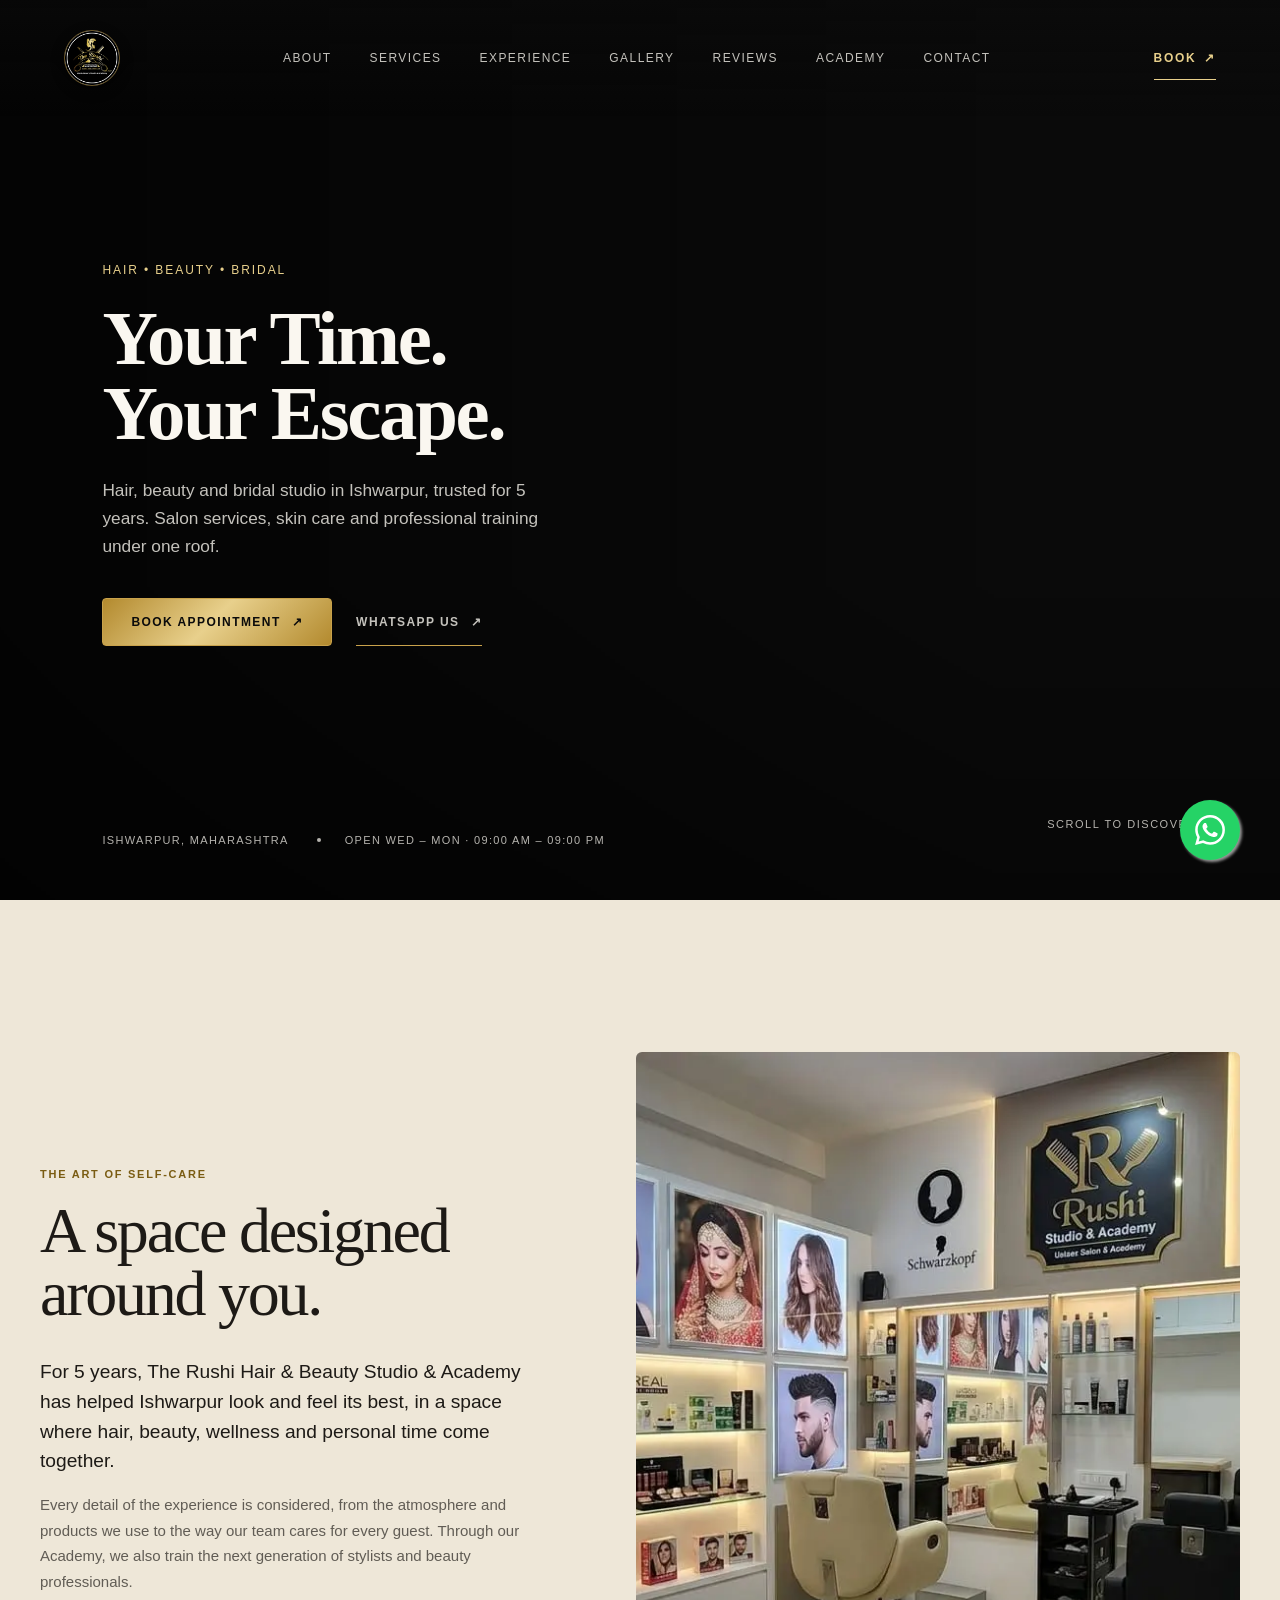
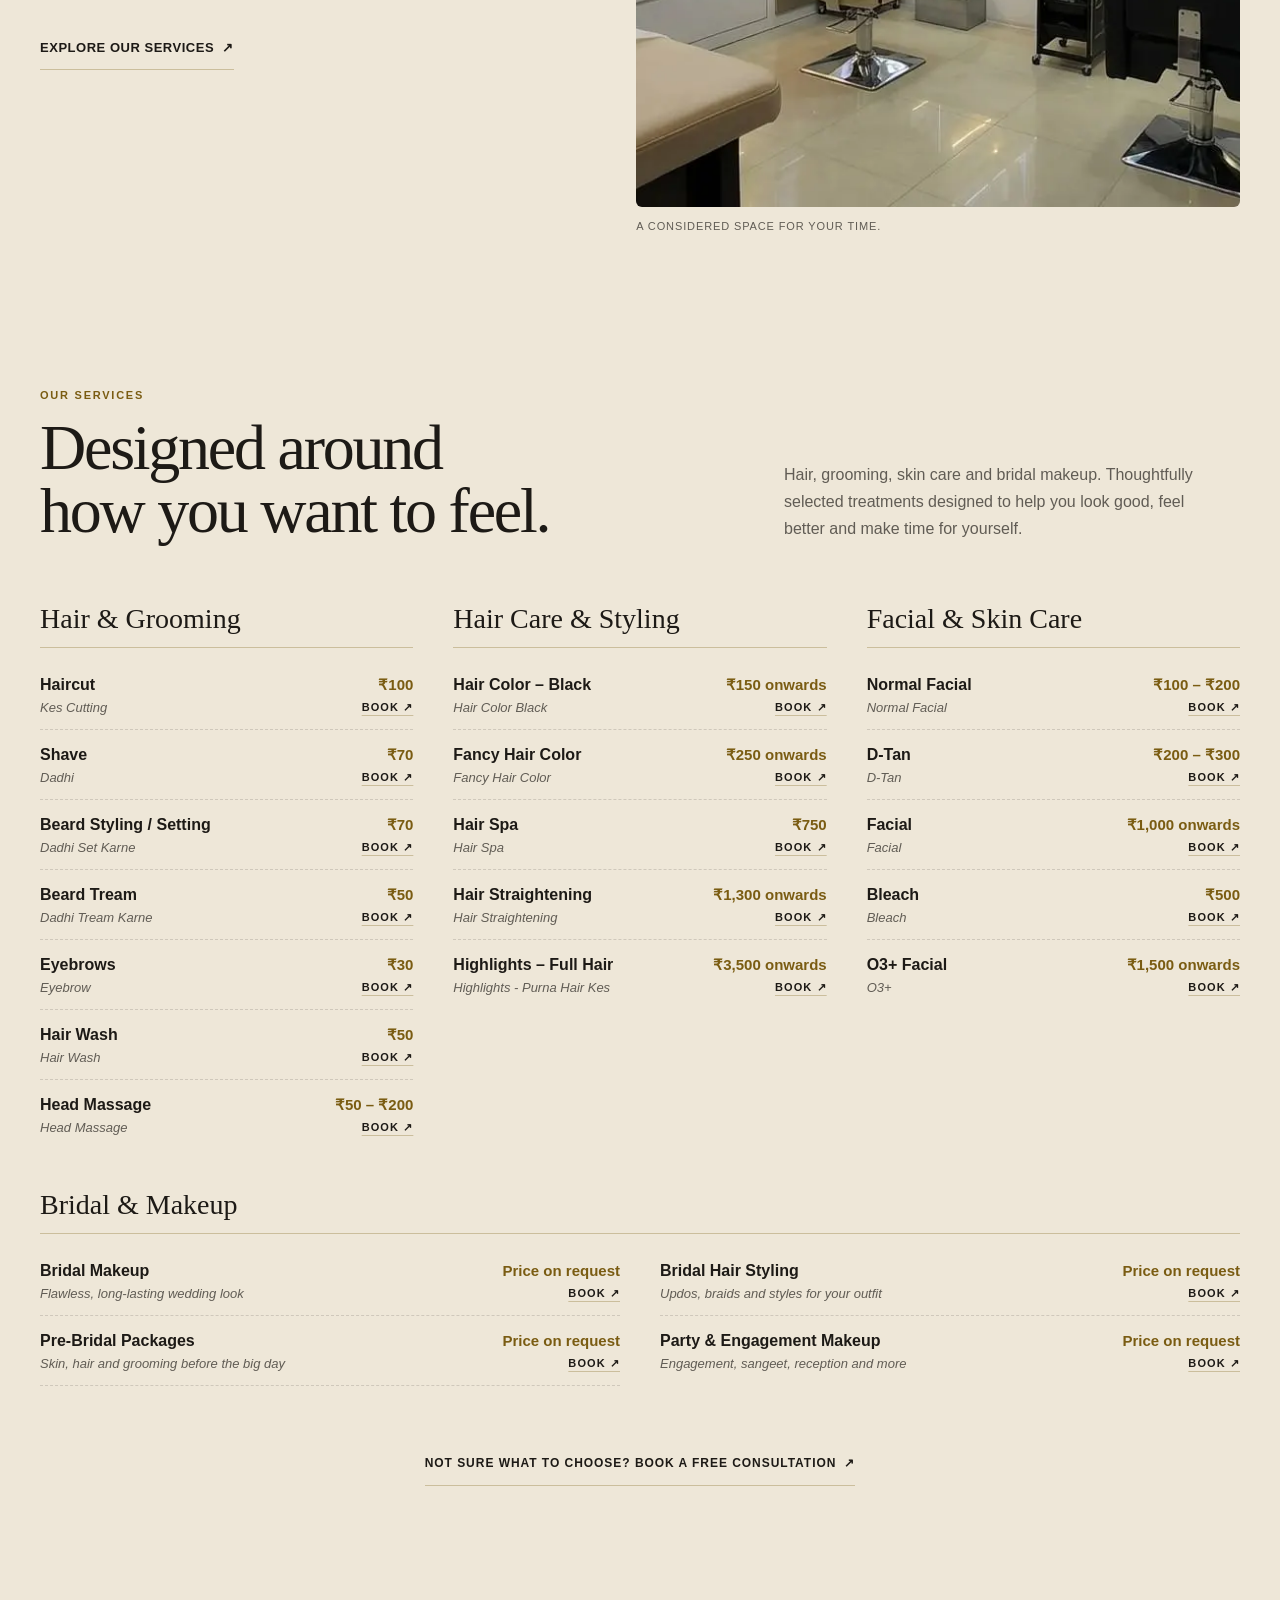
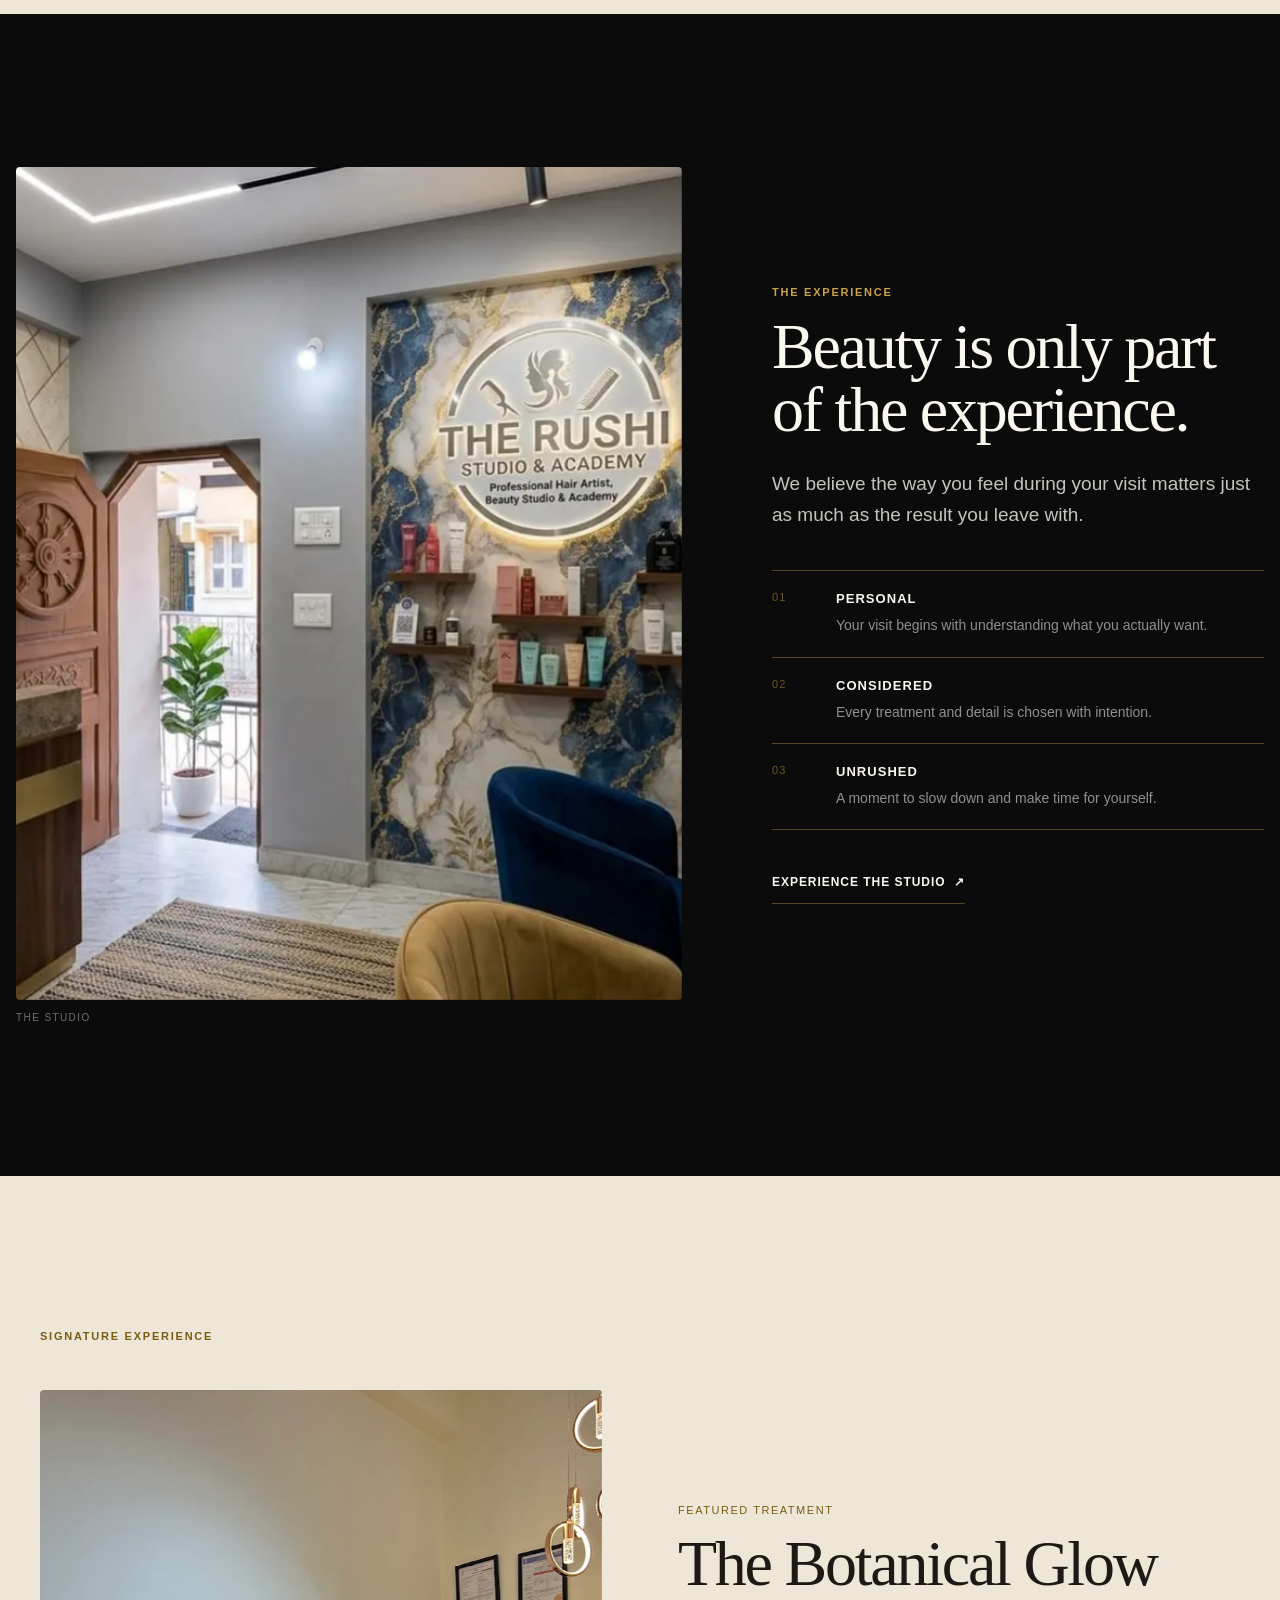
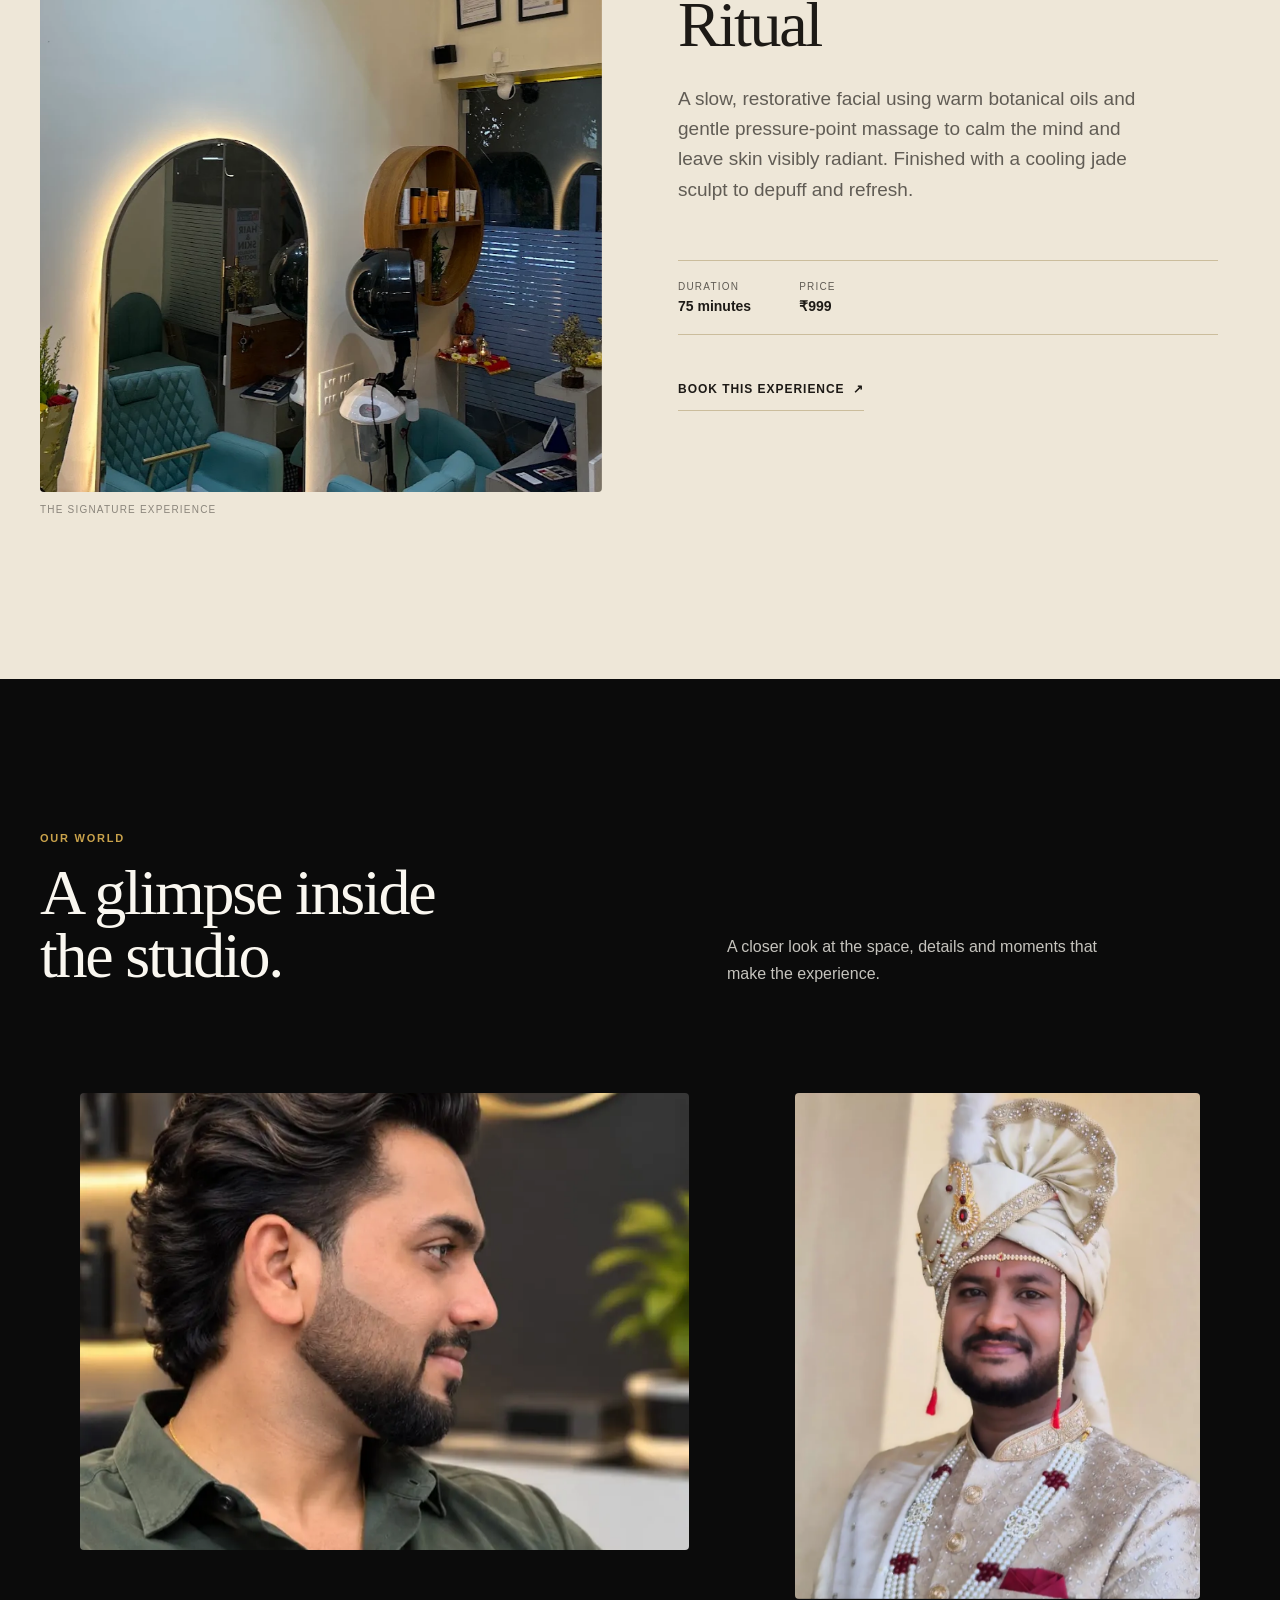
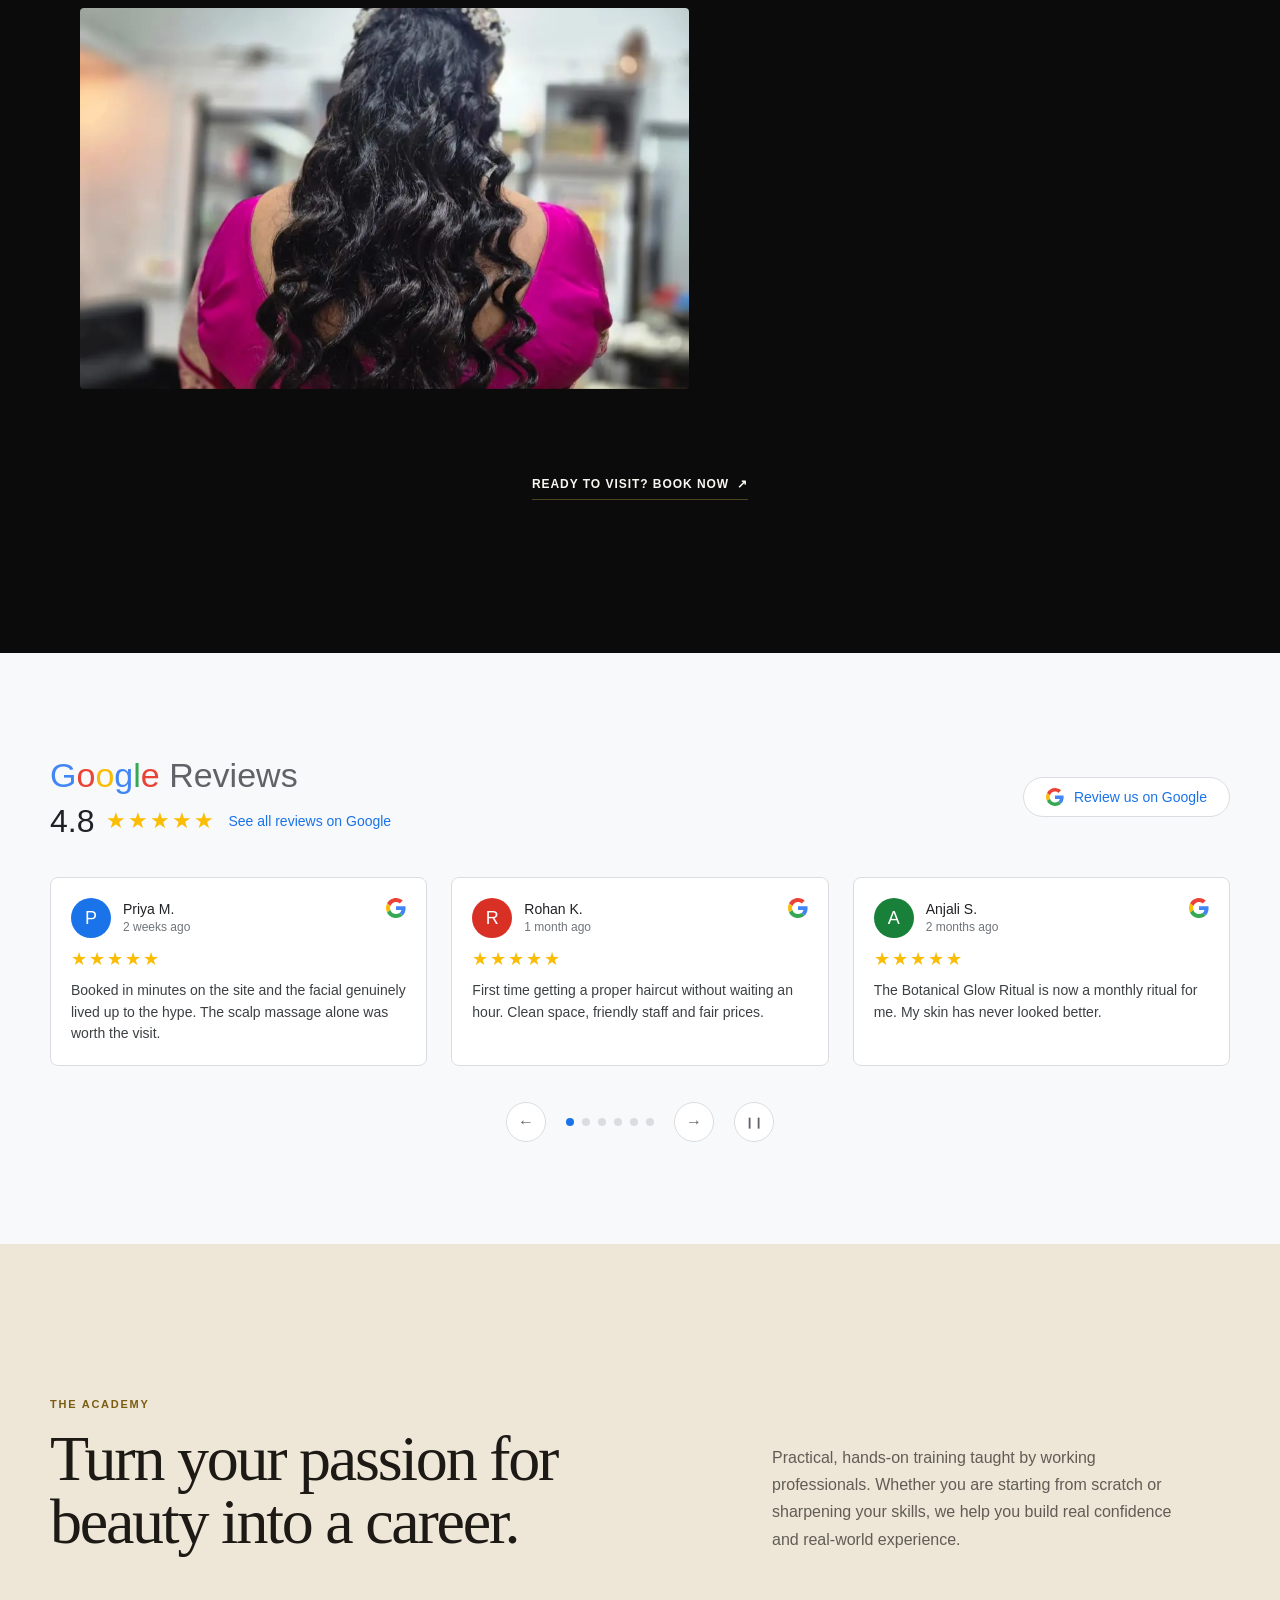
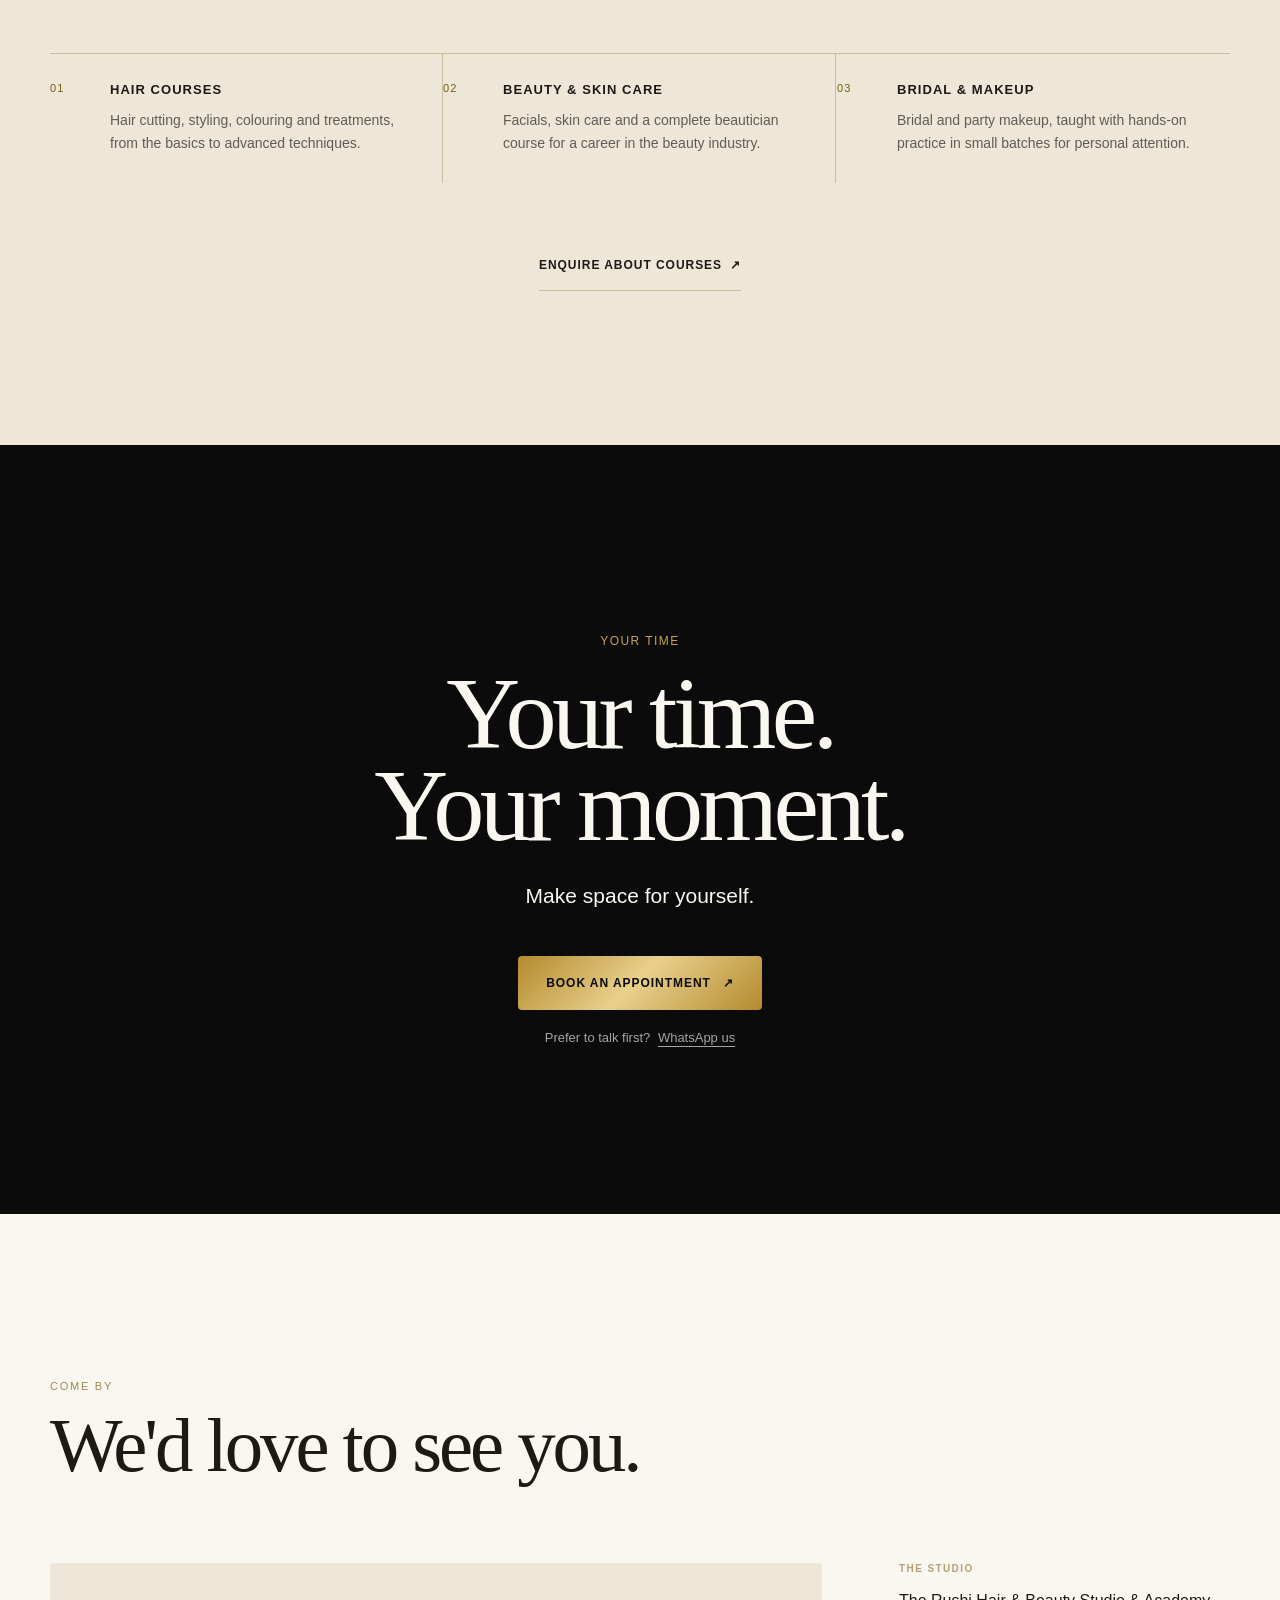
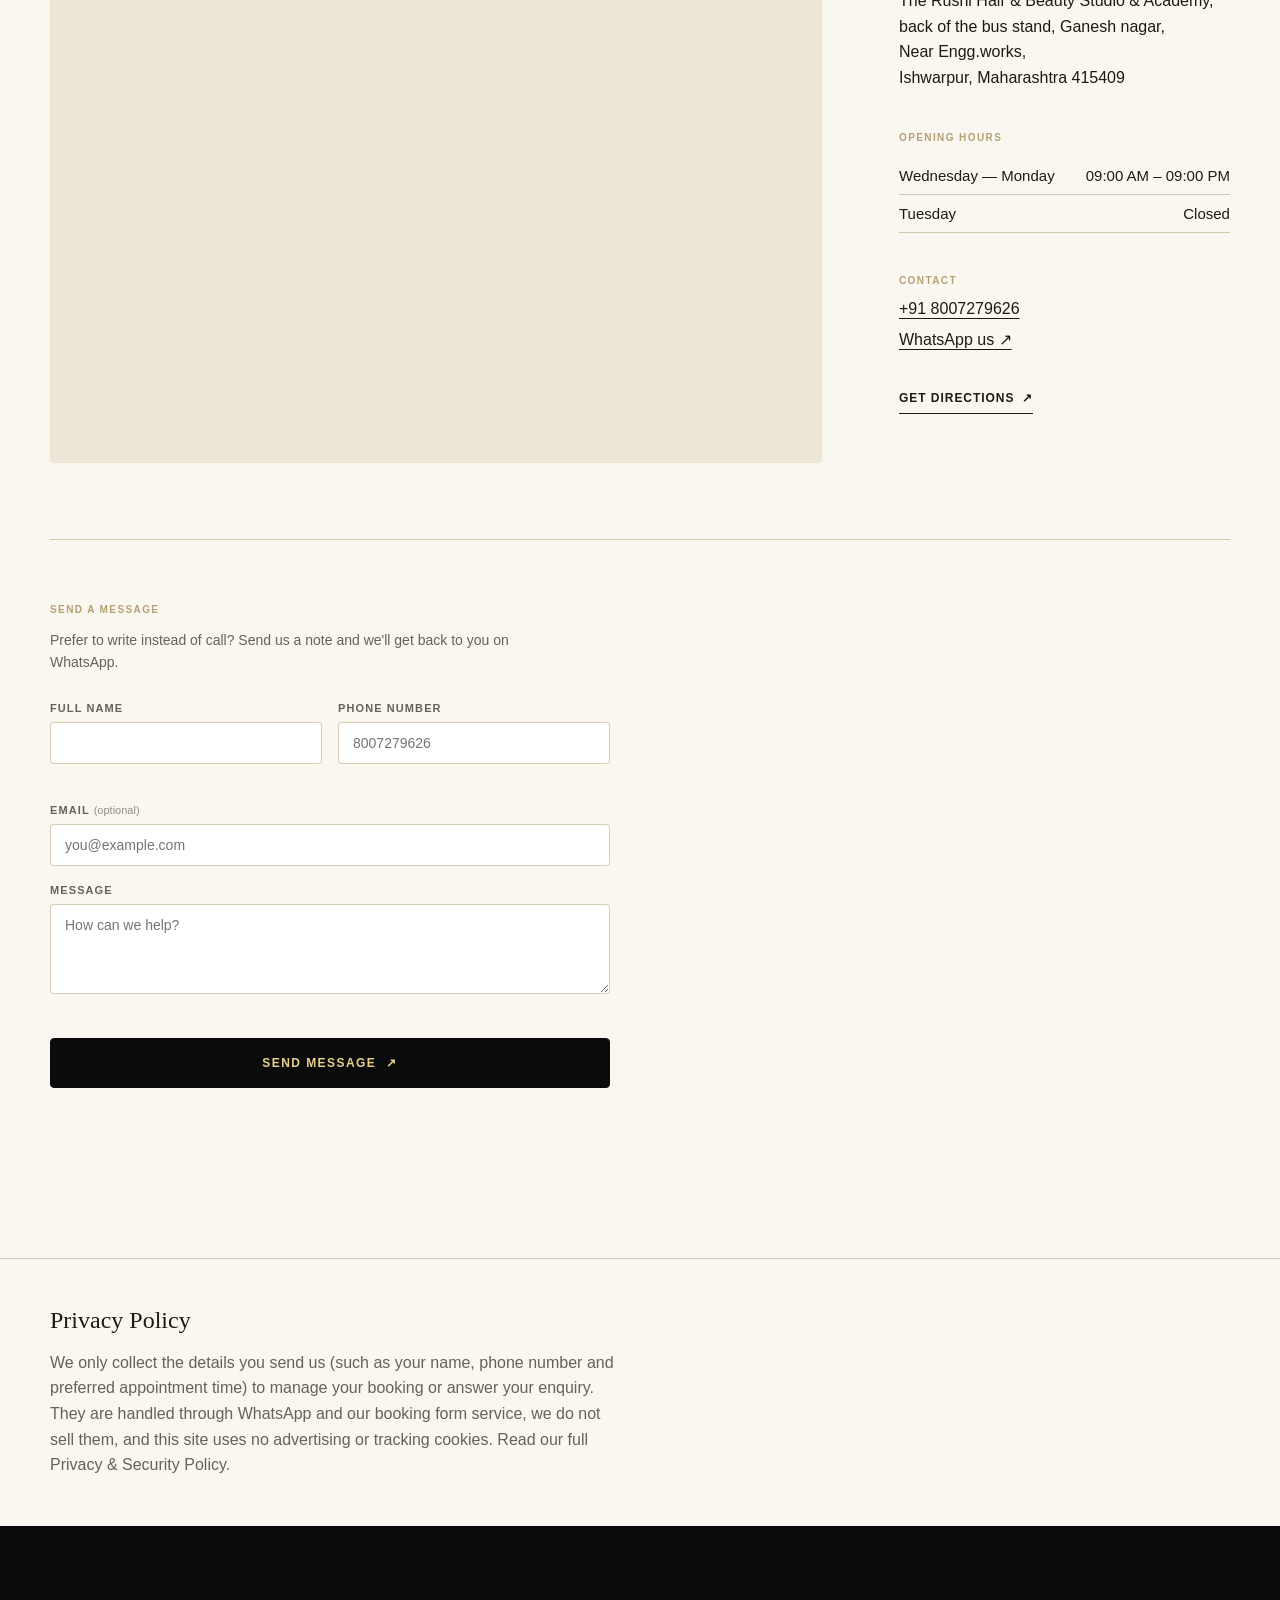
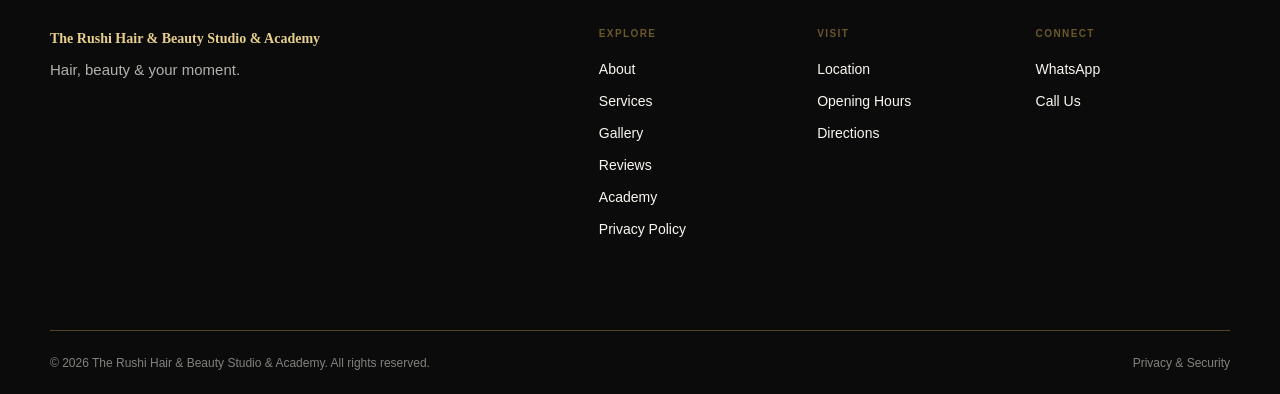
==== commit a6e74556: "google review update" ====
--- a/index.html
+++ b/index.html
@@ -618,128 +618,172 @@
             </div>
         </section>
 
-        <!-- Step 7.5: Testimonials Section -->
+        <!-- Step 7.5: Google-style Reviews Section -->
+        <!-- Shared Google "G" logo (inline, so no request is made to Google when the page loads) -->
+        <svg width="0" height="0" style="position:absolute" aria-hidden="true" focusable="false">
+            <symbol id="google-g" viewBox="0 0 48 48">
+                <path fill="#EA4335" d="M24 9.5c3.54 0 6.71 1.22 9.21 3.6l6.85-6.85C35.9 2.38 30.47 0 24 0 14.62 0 6.51 5.38 2.56 13.22l7.98 6.19C12.43 13.72 17.74 9.5 24 9.5z"/>
+                <path fill="#4285F4" d="M46.98 24.55c0-1.57-.15-3.09-.38-4.55H24v9.02h12.94c-.58 2.96-2.26 5.48-4.78 7.18l7.73 6c4.51-4.18 7.09-10.36 7.09-17.65z"/>
+                <path fill="#FBBC05" d="M10.53 28.59c-.48-1.45-.76-2.99-.76-4.59s.27-3.14.76-4.59l-7.98-6.19C.92 16.46 0 20.12 0 24c0 3.88.92 7.54 2.56 10.78l7.97-6.19z"/>
+                <path fill="#34A853" d="M24 48c6.48 0 11.93-2.13 15.89-5.81l-7.73-6c-2.15 1.45-4.92 2.3-8.16 2.3-6.26 0-11.57-4.22-13.47-9.91l-7.98 6.19C6.51 42.62 14.62 48 24 48z"/>
+            </symbol>
+        </svg>
+
         <section class="testimonials" id="testimonials" aria-labelledby="testimonials-title">
             <div class="testimonials__container">
                 <header class="testimonials__header fade-reveal">
-                    <p class="testimonials__eyebrow">WHAT GUESTS SAY</p>
-                    <h2 id="testimonials-title" class="testimonials__title">
-                        Loved by the people<br>we care for.
-                    </h2>
+                    <div class="gr-brand">
+                        <h2 id="testimonials-title" class="testimonials__title">
+                            <span class="gr-wordmark" aria-label="Google"><span>G</span><span>o</span><span>o</span><span>g</span><span>l</span><span>e</span></span>
+                            Reviews
+                        </h2>
+                        <!-- TODO: replace 4.8 with the studio's real Google rating, and paste real reviews into the cards below. -->
+                        <div class="gr-summary">
+                            <span class="gr-summary__score">4.8</span>
+                            <span class="gr-stars gr-stars--lg" role="img" aria-label="Rated 4.8 out of 5"><span class="gr-stars__on">&#9733;&#9733;&#9733;&#9733;&#9733;</span></span>
+                            <a class="gr-summary__link" href="https://www.google.com/maps/place/THE+RUSHI+HAIR+%26+BEAUTY+FAMILY+STUDIO%26Academy/@17.1186295,74.1930062,15z/data=!4m6!3m5!1s0x3bc175a454d85e47:0x9cbe2909d9190270!8m2!3d17.1186295!4d74.1930062!16s%2Fg%2F11w2_bxt_t?entry=ttu" target="_blank" rel="noopener noreferrer">See all reviews on Google</a>
+                        </div>
+                    </div>
+
+                    <a class="gr-cta" href="https://search.google.com/local/writereview?placeid=ChIJR17YVKR1wTsRcAIZ2Qkpvpw" target="_blank" rel="noopener noreferrer">
+                        <svg width="18" height="18" viewBox="0 0 48 48" aria-hidden="true" focusable="false"><use href="#google-g"></use></svg>
+                        <span>Review us on Google</span>
+                    </a>
                 </header>
 
                 <div class="testimonials__carousel fade-reveal" id="testimonials-carousel">
                     <div class="testimonials__track" id="testimonials-track">
                         <article class="testimonial" role="group" aria-roledescription="slide"
-                            aria-label="Testimonial 1 of 6">
-                            <div class="testimonial__stars" aria-hidden="true">★★★★★</div>
-                            <p class="testimonial__quote">
-                                Booked in minutes on the site and the facial genuinely lived up to the hype. The scalp
-                                massage alone was worth the visit.
-                            </p>
-                            <p class="testimonial__author">Priya M.</p>
+                            aria-label="Review 1 of 6">
+                            <div class="gr-card">
+                                <header class="gr-card__head">
+                                    <span class="gr-card__avatar" aria-hidden="true">P</span>
+                                    <div class="gr-card__who">
+                                        <p class="gr-card__name">Priya M.</p>
+                                        <p class="gr-card__time">2 weeks ago</p>
+                                    </div>
+                                    <svg class="gr-card__g" width="20" height="20" viewBox="0 0 48 48" aria-hidden="true" focusable="false"><use href="#google-g"></use></svg>
+                                </header>
+                                <div class="gr-stars" role="img" aria-label="Rated 5 out of 5"><span class="gr-stars__on">★★★★★</span></div>
+                                <p class="gr-card__text">Booked in minutes on the site and the facial genuinely lived up to the hype. The scalp massage alone was worth the visit.</p>
+                            </div>
                         </article>
 
                         <article class="testimonial" role="group" aria-roledescription="slide"
-                            aria-label="Testimonial 2 of 6">
-                            <div class="testimonial__stars" aria-hidden="true">★★★★★</div>
-                            <p class="testimonial__quote">
-                                First time getting a proper haircut without waiting an hour. Clean space, friendly staff
-                                and fair prices.
-                            </p>
-                            <p class="testimonial__author">Rohan K.</p>
+                            aria-label="Review 2 of 6">
+                            <div class="gr-card">
+                                <header class="gr-card__head">
+                                    <span class="gr-card__avatar" aria-hidden="true">R</span>
+                                    <div class="gr-card__who">
+                                        <p class="gr-card__name">Rohan K.</p>
+                                        <p class="gr-card__time">1 month ago</p>
+                                    </div>
+                                    <svg class="gr-card__g" width="20" height="20" viewBox="0 0 48 48" aria-hidden="true" focusable="false"><use href="#google-g"></use></svg>
+                                </header>
+                                <div class="gr-stars" role="img" aria-label="Rated 5 out of 5"><span class="gr-stars__on">★★★★★</span></div>
+                                <p class="gr-card__text">First time getting a proper haircut without waiting an hour. Clean space, friendly staff and fair prices.</p>
+                            </div>
                         </article>
 
                         <article class="testimonial" role="group" aria-roledescription="slide"
-                            aria-label="Testimonial 3 of 6">
-                            <div class="testimonial__stars" aria-hidden="true">★★★★★</div>
-                            <p class="testimonial__quote">
-                                The Botanical Glow Ritual is now a monthly ritual for me. My skin has never looked
-                                better.
-                            </p>
-                            <p class="testimonial__author">Anjali S.</p>
+                            aria-label="Review 3 of 6">
+                            <div class="gr-card">
+                                <header class="gr-card__head">
+                                    <span class="gr-card__avatar" aria-hidden="true">A</span>
+                                    <div class="gr-card__who">
+                                        <p class="gr-card__name">Anjali S.</p>
+                                        <p class="gr-card__time">2 months ago</p>
+                                    </div>
+                                    <svg class="gr-card__g" width="20" height="20" viewBox="0 0 48 48" aria-hidden="true" focusable="false"><use href="#google-g"></use></svg>
+                                </header>
+                                <div class="gr-stars" role="img" aria-label="Rated 5 out of 5"><span class="gr-stars__on">★★★★★</span></div>
+                                <p class="gr-card__text">The Botanical Glow Ritual is now a monthly ritual for me. My skin has never looked better.</p>
+                            </div>
                         </article>
 
                         <article class="testimonial" role="group" aria-roledescription="slide"
-                            aria-label="Testimonial 4 of 6">
-                            <div class="testimonial__stars" aria-hidden="true">★★★★☆</div>
-                            <p class="testimonial__quote">
-                                Easy WhatsApp booking and they remembered my usual cut from last time. Small touches
-                                like that matter.
-                            </p>
-                            <p class="testimonial__author">Kunal D.</p>
+                            aria-label="Review 4 of 6">
+                            <div class="gr-card">
+                                <header class="gr-card__head">
+                                    <span class="gr-card__avatar" aria-hidden="true">K</span>
+                                    <div class="gr-card__who">
+                                        <p class="gr-card__name">Kunal D.</p>
+                                        <p class="gr-card__time">3 months ago</p>
+                                    </div>
+                                    <svg class="gr-card__g" width="20" height="20" viewBox="0 0 48 48" aria-hidden="true" focusable="false"><use href="#google-g"></use></svg>
+                                </header>
+                                <div class="gr-stars" role="img" aria-label="Rated 4 out of 5"><span class="gr-stars__on">★★★★</span><span class="gr-stars__off">★</span></div>
+                                <p class="gr-card__text">Easy WhatsApp booking and they remembered my usual cut from last time. Small touches like that matter.</p>
+                            </div>
                         </article>
 
                         <article class="testimonial" role="group" aria-roledescription="slide"
-                            aria-label="Testimonial 5 of 6">
-                            <div class="testimonial__stars" aria-hidden="true">★★★★★</div>
-                            <p class="testimonial__quote">
-                                The best beard styling I've had in a long time. The steaming treatment is a game changer
-                                for grooming.
-                            </p>
-                            <p class="testimonial__author">Vikram P.</p>
+                            aria-label="Review 5 of 6">
+                            <div class="gr-card">
+                                <header class="gr-card__head">
+                                    <span class="gr-card__avatar" aria-hidden="true">V</span>
+                                    <div class="gr-card__who">
+                                        <p class="gr-card__name">Vikram P.</p>
+                                        <p class="gr-card__time">4 months ago</p>
+                                    </div>
+                                    <svg class="gr-card__g" width="20" height="20" viewBox="0 0 48 48" aria-hidden="true" focusable="false"><use href="#google-g"></use></svg>
+                                </header>
+                                <div class="gr-stars" role="img" aria-label="Rated 5 out of 5"><span class="gr-stars__on">★★★★★</span></div>
+                                <p class="gr-card__text">The best beard styling I've had in a long time. The steaming treatment is a game changer for grooming.</p>
+                            </div>
                         </article>
 
                         <article class="testimonial" role="group" aria-roledescription="slide"
-                            aria-label="Testimonial 6 of 6">
-                            <div class="testimonial__stars" aria-hidden="true">★★★★★</div>
-                            <p class="testimonial__quote">
-                                Found them through Google Maps and so glad I did. The whole team is incredibly welcoming
-                                and skilled.
-                            </p>
-                            <p class="testimonial__author">Sneha R.</p>
+                            aria-label="Review 6 of 6">
+                            <div class="gr-card">
+                                <header class="gr-card__head">
+                                    <span class="gr-card__avatar" aria-hidden="true">S</span>
+                                    <div class="gr-card__who">
+                                        <p class="gr-card__name">Sneha R.</p>
+                                        <p class="gr-card__time">5 months ago</p>
+                                    </div>
+                                    <svg class="gr-card__g" width="20" height="20" viewBox="0 0 48 48" aria-hidden="true" focusable="false"><use href="#google-g"></use></svg>
+                                </header>
+                                <div class="gr-stars" role="img" aria-label="Rated 5 out of 5"><span class="gr-stars__on">★★★★★</span></div>
+                                <p class="gr-card__text">Found them through Google Maps and so glad I did. The whole team is incredibly welcoming and skilled.</p>
+                            </div>
                         </article>
                     </div>
 
                     <div class="testimonials__controls">
                         <button type="button" class="testimonials__arrow" id="testimonials-prev"
-                            aria-label="Previous testimonial">
+                            aria-label="Previous review">
                             <span aria-hidden="true">&larr;</span>
                         </button>
 
                         <div class="testimonials__dots" id="testimonials-dots" role="tablist"
-                            aria-label="Testimonial navigation">
+                            aria-label="Review navigation">
                             <button type="button" class="testimonials__dot is-active" data-slide-to="0" role="tab"
-                                aria-selected="true" aria-label="Go to testimonial 1"></button>
+                                aria-selected="true" aria-label="Go to review 1"></button>
                             <button type="button" class="testimonials__dot" data-slide-to="1" role="tab"
-                                aria-selected="false" aria-label="Go to testimonial 2"></button>
+                                aria-selected="false" aria-label="Go to review 2"></button>
                             <button type="button" class="testimonials__dot" data-slide-to="2" role="tab"
-                                aria-selected="false" aria-label="Go to testimonial 3"></button>
+                                aria-selected="false" aria-label="Go to review 3"></button>
                             <button type="button" class="testimonials__dot" data-slide-to="3" role="tab"
-                                aria-selected="false" aria-label="Go to testimonial 4"></button>
+                                aria-selected="false" aria-label="Go to review 4"></button>
                             <button type="button" class="testimonials__dot" data-slide-to="4" role="tab"
-                                aria-selected="false" aria-label="Go to testimonial 5"></button>
+                                aria-selected="false" aria-label="Go to review 5"></button>
                             <button type="button" class="testimonials__dot" data-slide-to="5" role="tab"
-                                aria-selected="false" aria-label="Go to testimonial 6"></button>
+                                aria-selected="false" aria-label="Go to review 6"></button>
                         </div>
 
                         <button type="button" class="testimonials__arrow" id="testimonials-next"
-                            aria-label="Next testimonial">
+                            aria-label="Next review">
                             <span aria-hidden="true">&rarr;</span>
                         </button>
 
                         <button type="button" class="testimonials__playpause" id="testimonials-playpause"
-                            aria-label="Pause auto-rotating testimonials" aria-pressed="false">
+                            aria-label="Pause auto-rotating reviews" aria-pressed="false">
                             <span aria-hidden="true" id="testimonials-playpause-icon">&#10073;&#10073;</span>
                         </button>
                     </div>
 
                     <p class="sr-only" id="testimonials-live" aria-live="polite"></p>
-                </div>
-
-                <!-- TODO: the "Rate Us on Google" link below points to "The hair Avenue unisex salon". Replace it with THIS salon's Google review link. -->
-                <div class="testimonials__cta fade-reveal" style="margin-top: 72px;">
-                    <div class="testimonial__stars" aria-hidden="true">★★★★★</div>
-                    <p class="gallery__intro" style="margin: 0 auto 24px;">
-                        Love Your Experience?<br>Your feedback helps The Rushi Hair &amp; Beauty Studio &amp; Academy
-                        and helps other customers
-                        discover us.
-                    </p>
-                    <a
-                        href="https://www.google.com/maps/place/THE+RUSHI+HAIR+%26+BEAUTY+FAMILY+STUDIO%26Academy/@17.1186295,74.1930062,15z/data=!4m6!3m5!1s0x3bc175a454d85e47:0x9cbe2909d9190270!8m2!3d17.1186295!4d74.1930062!16s%2Fg%2F11w2_bxt_t?entry=ttu" target="_blank" rel="noopener noreferrer">
-                        <span>Rate Us on Google</span>
-                        <span aria-hidden="true">↗</span>
-                    </a>
                 </div>
             </div>
         </section>
--- a/styles.css
+++ b/styles.css
@@ -2360,62 +2360,157 @@
 }
 
 /* =========================================================
-   Testimonials Section
+   Reviews Section (Google Reviews style)
+   Colours follow Google's review UI: white cards, #dadce0 borders,
+   #fbbc04 stars, #1a73e8 links/buttons, #202124 / #5f6368 text.
 ========================================================= */
 .testimonials {
-    padding-block: clamp(70px, 10vw, 140px);
-    background: var(--color-ink);
-    color: var(--color-paper);
+    --g-blue: #4285f4;
+    --g-red: #ea4335;
+    --g-yellow: #fbbc04;
+    --g-green: #34a853;
+    --g-link: #1a73e8;
+    --g-text: #202124;
+    --g-text-body: #3c4043;
+    --g-text-muted: #5f6368;
+    --g-text-faint: #70757a;
+    --g-border: #dadce0;
+    --g-bg: #f8f9fa;
+    --g-font: "Google Sans", Roboto, "Segoe UI", Arial, sans-serif;
+
+    padding-block: clamp(56px, 8vw, 112px);
+    background: var(--g-bg);
+    color: var(--g-text);
+    font-family: var(--g-font);
 }
 
 .testimonials__container {
     width: min(1180px, calc(100% - 40px));
     margin-inline: auto;
-    text-align: center;
-}
-
-.testimonials__eyebrow {
-    margin: 0 0 18px;
-    font-size: 11px;
+    text-align: left;
+}
+
+/* Header: wordmark + rating on the left, action on the right */
+.testimonials__header {
+    display: flex;
+    flex-wrap: wrap;
+    align-items: center;
+    justify-content: space-between;
+    gap: 20px 32px;
+    margin-bottom: 28px;
+}
+
+.testimonials__title {
+    margin: 0 0 10px;
+    font-family: var(--g-font);
+    font-size: clamp(26px, 3.4vw, 34px);
+    line-height: 1.15;
     font-weight: 500;
-    letter-spacing: 0.16em;
-    text-transform: uppercase;
-    color: var(--color-paper-muted);
-}
-
-.testimonials__title {
-    margin: 0 0 48px;
-    font-family: var(--font-display);
-    font-size: clamp(32px, 4.5vw, 52px);
-    line-height: 1.1;
+    letter-spacing: 0;
+    color: var(--g-text-muted);
+}
+
+.gr-wordmark span:nth-child(1),
+.gr-wordmark span:nth-child(4) { color: var(--g-blue); }
+.gr-wordmark span:nth-child(2),
+.gr-wordmark span:nth-child(6) { color: var(--g-red); }
+.gr-wordmark span:nth-child(3) { color: var(--g-yellow); }
+.gr-wordmark span:nth-child(5) { color: var(--g-green); }
+
+.gr-summary {
+    display: flex;
+    flex-wrap: wrap;
+    align-items: center;
+    gap: 6px 12px;
+}
+
+.gr-summary__score {
+    font-size: 32px;
+    line-height: 1;
+    font-weight: 400;
+    color: var(--g-text);
+}
+
+.gr-summary__link {
+    font-size: 14px;
+    color: var(--g-link);
+    text-decoration: none;
+}
+
+.gr-summary__link:hover {
+    text-decoration: underline;
+}
+
+.gr-cta {
+    display: inline-flex;
+    align-items: center;
+    gap: 10px;
+    padding: 10px 22px;
+    border: 1px solid var(--g-border);
+    border-radius: 999px;
+    background: #fff;
+    color: var(--g-link);
+    font-family: var(--g-font);
+    font-size: 14px;
     font-weight: 500;
-    letter-spacing: -0.02em;
-}
-
+    text-decoration: none;
+    transition: background-color 150ms ease, box-shadow 150ms ease;
+}
+
+.gr-cta:hover {
+    background: #f6fafe;
+    box-shadow: 0 1px 2px rgba(60, 64, 67, 0.3), 0 1px 3px 1px rgba(60, 64, 67, 0.15);
+}
+
+.gr-cta:focus-visible,
+.gr-summary__link:focus-visible,
+.testimonials__arrow:focus-visible,
+.testimonials__playpause:focus-visible,
+.testimonials__dot:focus-visible {
+    outline: 2px solid var(--g-link);
+    outline-offset: 2px;
+}
+
+/* Stars */
+.gr-stars {
+    display: inline-flex;
+    font-size: 18px;
+    line-height: 1;
+    letter-spacing: 2px;
+}
+
+.gr-stars--lg {
+    font-size: 22px;
+}
+
+.gr-stars__on { color: var(--g-yellow); }
+.gr-stars__off { color: var(--g-border); }
+
+/* Carousel (scroll-snap track, driven by script.js) */
 .testimonials__carousel {
     position: relative;
-    /* Prevent container overflow on mobile */
     max-width: 100vw;
 }
 
 .testimonials__track {
     display: flex;
+    margin-inline: -12px;
     overflow-x: auto;
     scroll-snap-type: x mandatory;
-    scrollbar-width: none; /* Firefox */
-    -ms-overflow-style: none; /* IE/Edge */
+    scrollbar-width: none;
+    -ms-overflow-style: none;
     scroll-behavior: smooth;
-    /* transition removed since we use native scroll smooth behavior */
 }
 
 .testimonials__track::-webkit-scrollbar {
-    display: none; /* Chrome/Safari */
-}
-
+    display: none;
+}
+
+/* The slide is only the gutter; the card inside it is the visible box */
 .testimonial {
+    flex: 0 0 33.3333%;
+    padding: 12px;
     scroll-snap-align: start;
-    flex: 0 0 33.3333%;
-    padding: 0 clamp(12px, 2vw, 24px);
     box-sizing: border-box;
 }
 
@@ -2427,63 +2522,115 @@
     .testimonial { flex: 0 0 100%; }
 }
 
-.testimonial__stars {
-    margin-bottom: 18px;
-    font-size: 15px;
-    letter-spacing: 0.2em;
-    color: var(--color-gold);
-}
-
-.testimonial__quote {
-    margin: 0 0 20px;
-    font-family: var(--font-display);
-    font-size: clamp(19px, 2.6vw, 26px);
-    line-height: 1.5;
-    font-weight: 400;
-    font-style: italic;
-    color: var(--color-paper);
-}
-
-.testimonial__author {
+/* Each review in its own card */
+.gr-card {
+    display: flex;
+    flex-direction: column;
+    gap: 12px;
+    height: 100%;
+    padding: 20px;
+    background: #fff;
+    border: 1px solid var(--g-border);
+    border-radius: 8px;
+}
+
+.gr-card__head {
+    display: flex;
+    align-items: center;
+    gap: 12px;
+}
+
+.gr-card__avatar {
+    display: inline-flex;
+    flex: 0 0 auto;
+    align-items: center;
+    justify-content: center;
+    width: 40px;
+    height: 40px;
+    border-radius: 50%;
+    background: var(--g-link);
+    color: #fff;
+    font-size: 18px;
+    font-weight: 500;
+    line-height: 1;
+}
+
+.testimonial:nth-child(6n + 2) .gr-card__avatar { background: #d93025; }
+.testimonial:nth-child(6n + 3) .gr-card__avatar { background: #188038; }
+.testimonial:nth-child(6n + 4) .gr-card__avatar { background: #e37400; }
+.testimonial:nth-child(6n + 5) .gr-card__avatar { background: #9334e6; }
+.testimonial:nth-child(6n + 6) .gr-card__avatar { background: #12b5cb; }
+
+.gr-card__who {
+    flex: 1 1 auto;
+    min-width: 0;
+}
+
+.gr-card__name {
     margin: 0;
+    font-size: 14px;
+    line-height: 1.3;
+    font-weight: 500;
+    color: var(--g-text);
+}
+
+.gr-card__time {
+    margin: 2px 0 0;
     font-size: 12px;
-    font-weight: 600;
-    letter-spacing: 0.1em;
-    text-transform: uppercase;
-    color: var(--color-paper-muted);
-}
-
+    line-height: 1.3;
+    color: var(--g-text-faint);
+}
+
+.gr-card__g {
+    flex: 0 0 auto;
+    align-self: flex-start;
+}
+
+.gr-card__text {
+    margin: 0;
+    font-size: 14px;
+    line-height: 1.55;
+    color: var(--g-text-body);
+}
+
+/* Controls */
 .testimonials__controls {
     display: flex;
     align-items: center;
     justify-content: center;
-    gap: 24px;
-    margin-top: 40px;
-}
-
-.testimonials__arrow {
+    gap: 20px;
+    margin-top: 24px;
+}
+
+.testimonials__arrow,
+.testimonials__playpause {
     display: inline-flex;
     align-items: center;
     justify-content: center;
     width: 40px;
     height: 40px;
-    border: 1px solid var(--color-line);
+    border: 1px solid var(--g-border);
     border-radius: 50%;
-    background: transparent;
-    color: var(--color-paper);
+    background: #fff;
+    color: var(--g-text-muted);
     font-size: 16px;
     cursor: pointer;
-    transition: background-color 200ms ease, border-color 200ms ease;
-}
-
-.testimonials__arrow:hover {
-    background-color: rgba(250, 247, 240, 0.08);
-    border-color: var(--color-paper);
+    transition: background-color 150ms ease, box-shadow 150ms ease;
+}
+
+.testimonials__playpause {
+    font-size: 11px;
+}
+
+.testimonials__arrow:hover,
+.testimonials__playpause:hover {
+    background: #f1f3f4;
+    box-shadow: 0 1px 2px rgba(60, 64, 67, 0.3);
 }
 
 .testimonials__dots {
     display: flex;
-    gap: 10px;
+    gap: 8px;
 }
 
 .testimonials__dot {
@@ -2492,35 +2639,13 @@
     padding: 0;
     border: none;
     border-radius: 50%;
-    background-color: rgba(250, 247, 240, 0.28);
+    background-color: var(--g-border);
     cursor: pointer;
-    transition: background-color 200ms ease, transform 200ms ease;
+    transition: background-color 150ms ease;
 }
 
 .testimonials__dot.is-active {
-    background-color: var(--color-paper);
-    transform: scale(1.2);
-}
-
-.testimonials__playpause {
-    display: inline-flex;
-    align-items: center;
-    justify-content: center;
-    width: 40px;
-    height: 40px;
-    margin-left: 4px;
-    border: 1px solid var(--color-line);
-    border-radius: 50%;
-    background: transparent;
-    color: var(--color-paper);
-    font-size: 11px;
-    cursor: pointer;
-    transition: background-color 200ms ease, border-color 200ms ease;
-}
-
-.testimonials__playpause:hover {
-    background-color: rgba(250, 247, 240, 0.08);
-    border-color: var(--color-paper);
+    background-color: var(--g-link);
 }
 
 /* Visually hidden but still announced by screen readers */
@@ -2538,11 +2663,21 @@
 
 @media (max-width: 767px) {
     .testimonials {
-        padding-block: 64px;
-    }
-
-    .testimonial__quote {
-        font-size: 18px;
+        padding-block: 48px;
+    }
+
+    .testimonials__header {
+        flex-direction: column;
+        align-items: flex-start;
+    }
+
+    .gr-cta {
+        width: 100%;
+        justify-content: center;
+    }
+
+    .testimonials__controls {
+        gap: 12px;
     }
 }
 
@@ -3213,7 +3348,6 @@
 
 .experience__eyebrow,
 .gallery__eyebrow,
-.testimonials__eyebrow,
 .booking-cta__eyebrow,
 .booking-modal__eyebrow,
 .site-footer__label {
@@ -3242,16 +3376,6 @@
 
 .site-footer__logo {
     color: var(--color-gold-light);
-}
-
-/* Testimonials */
-.testimonials__dot.is-active {
-    background-color: var(--color-gold);
-}
-
-.testimonials__arrow:hover,
-.testimonials__playpause:hover {
-    border-color: var(--color-gold);
 }
 
 /* Primary buttons on dark sections: metallic gold like the logo */
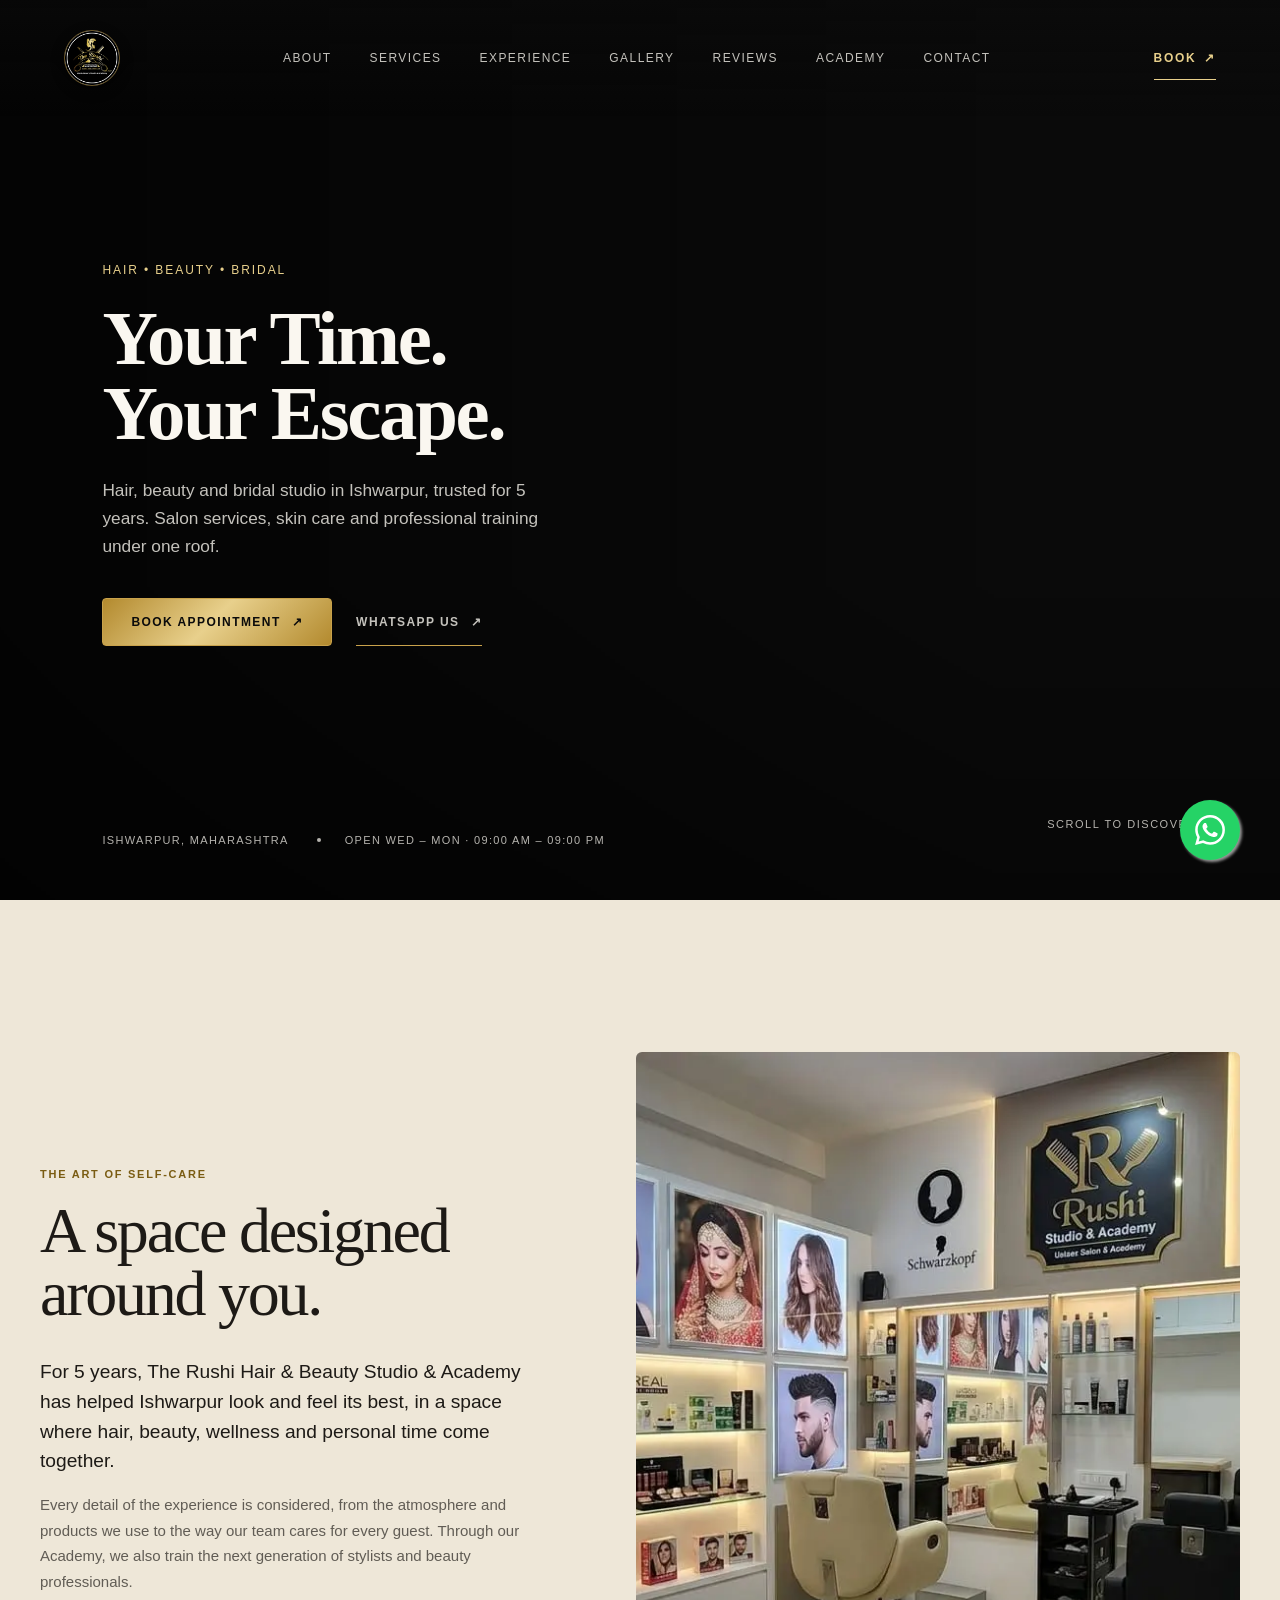
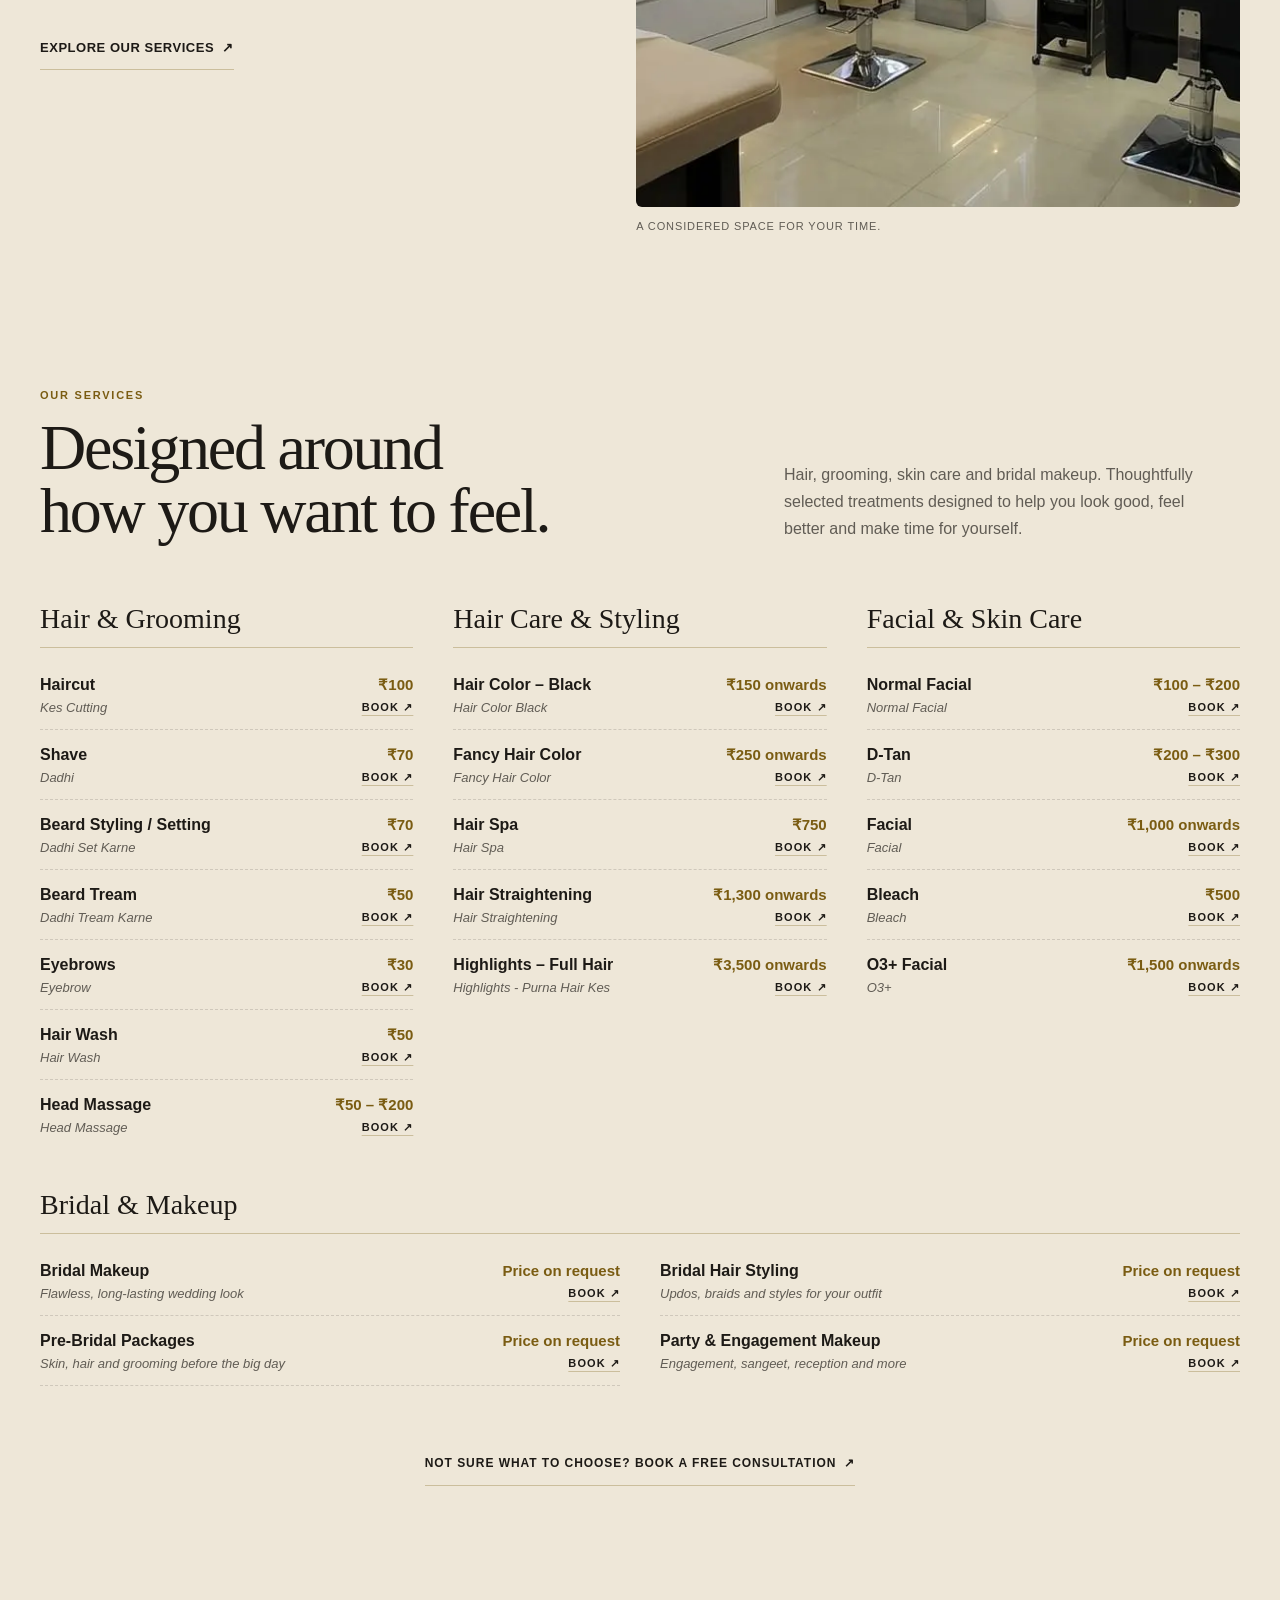
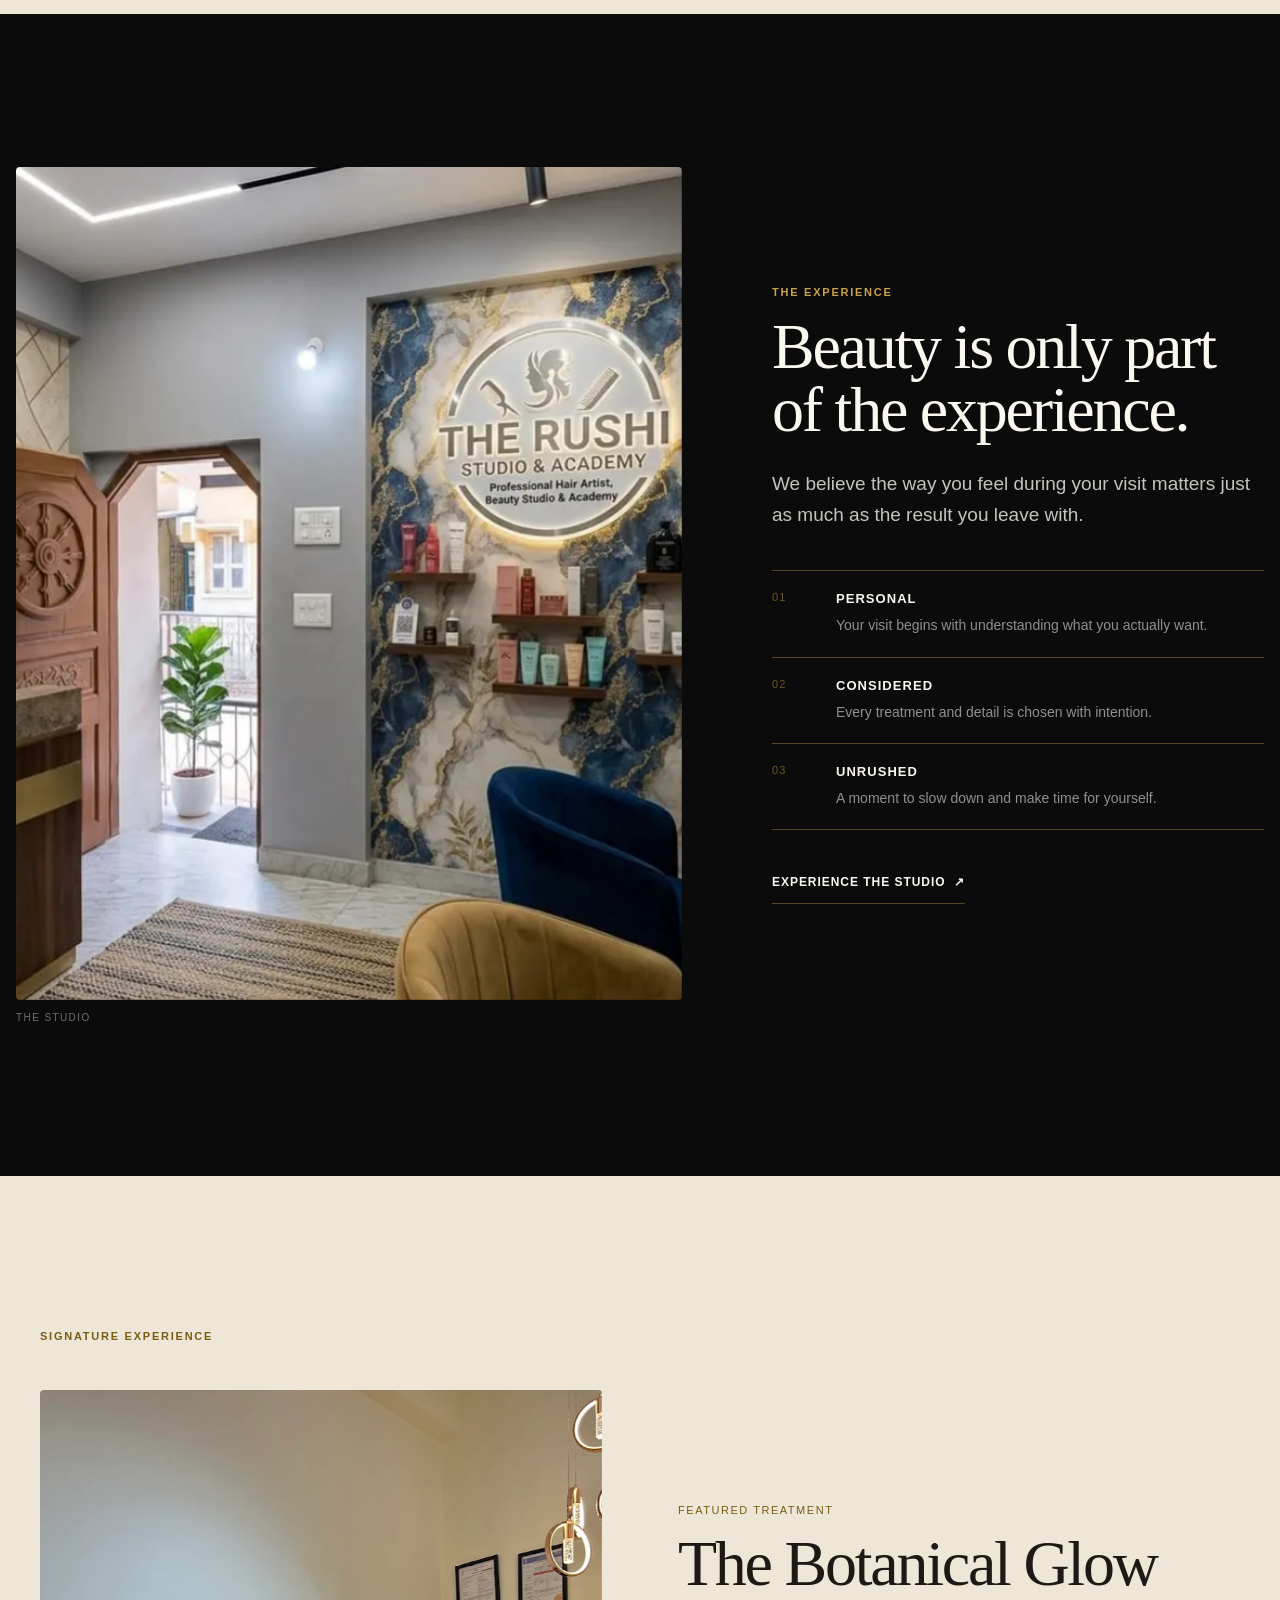
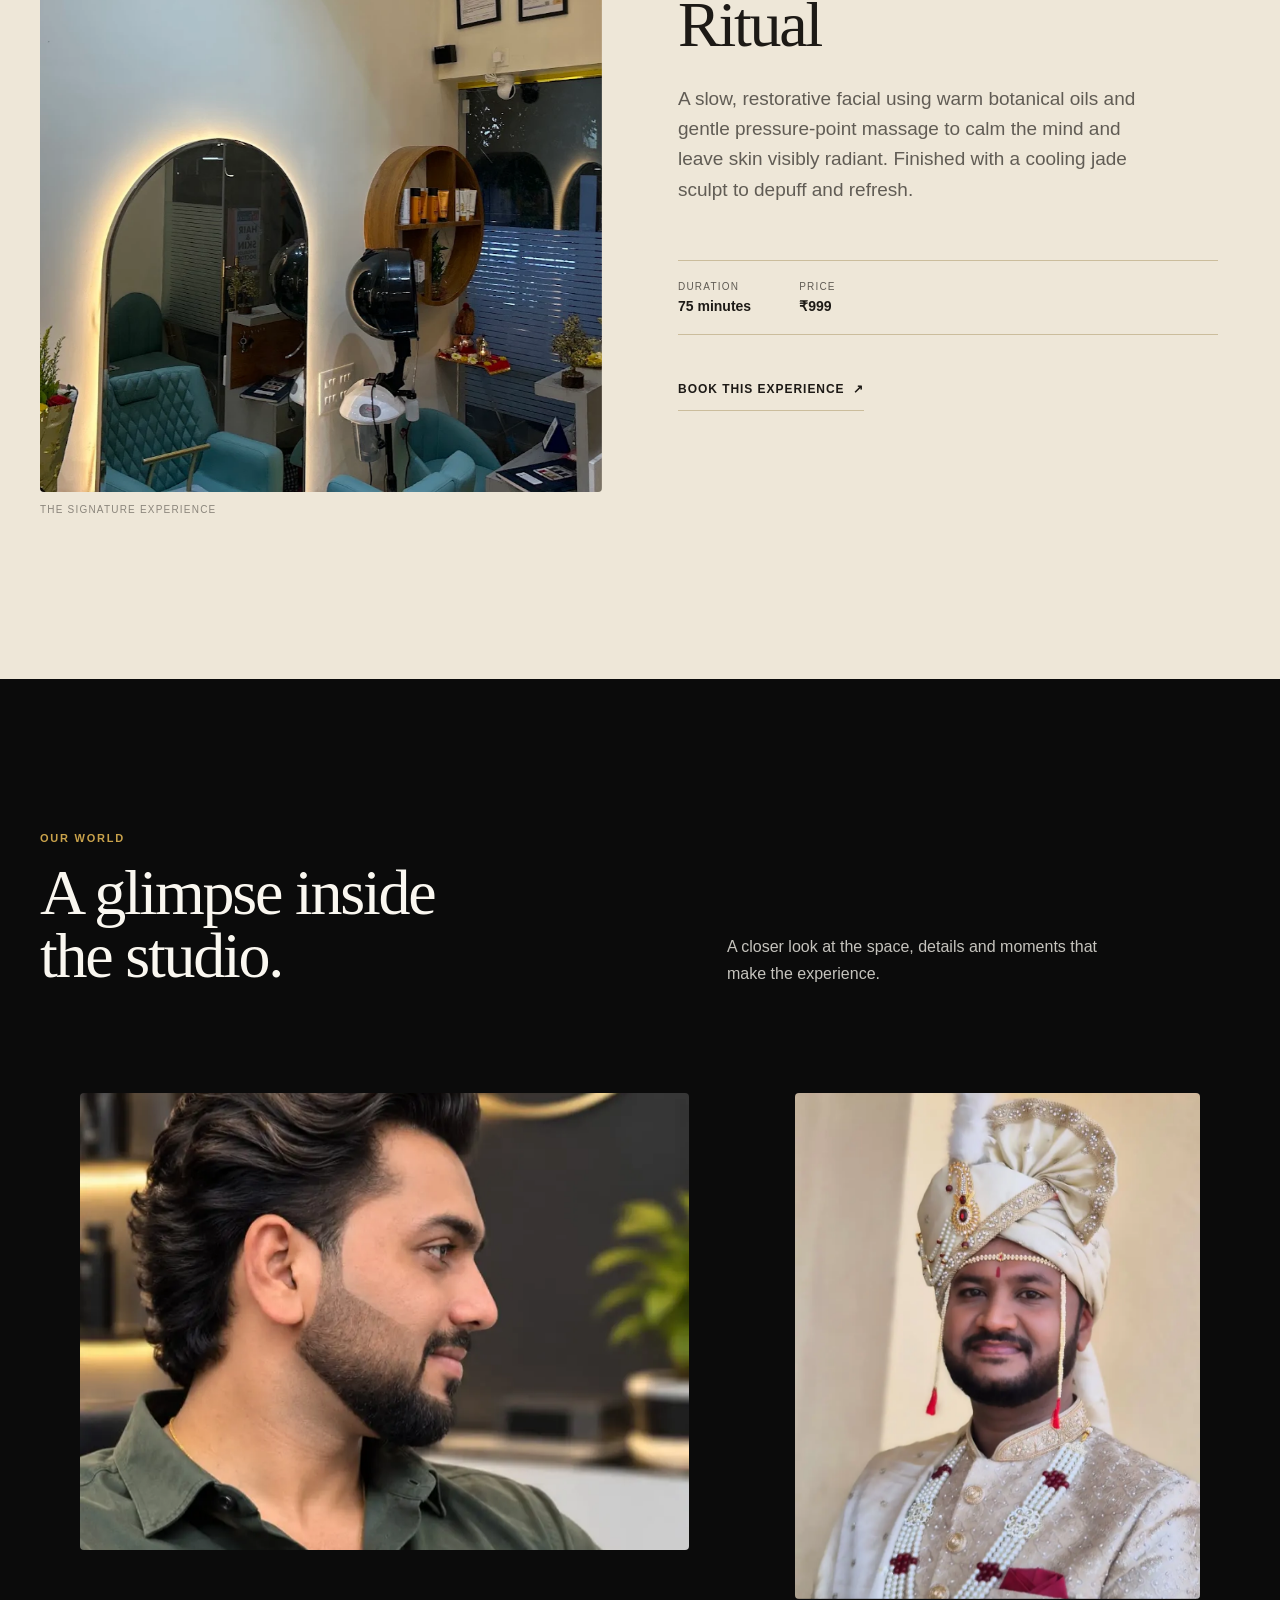
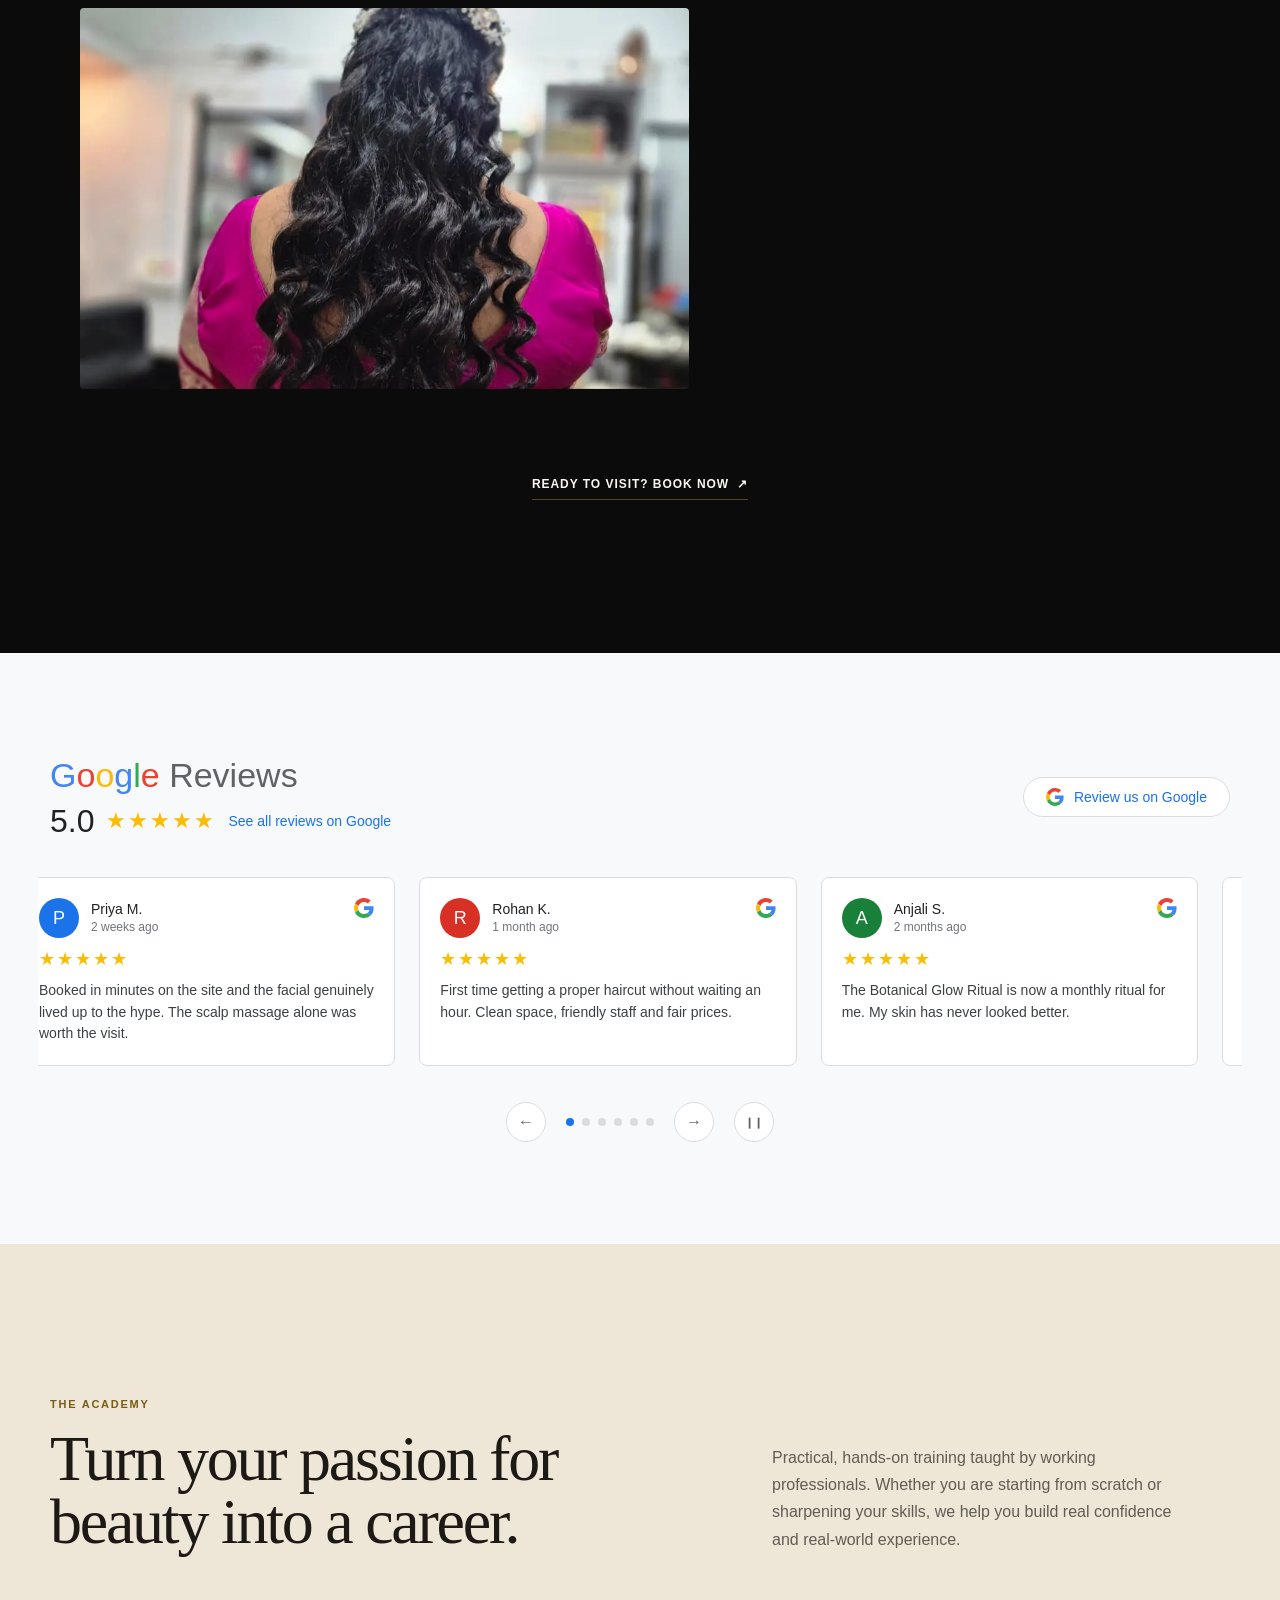
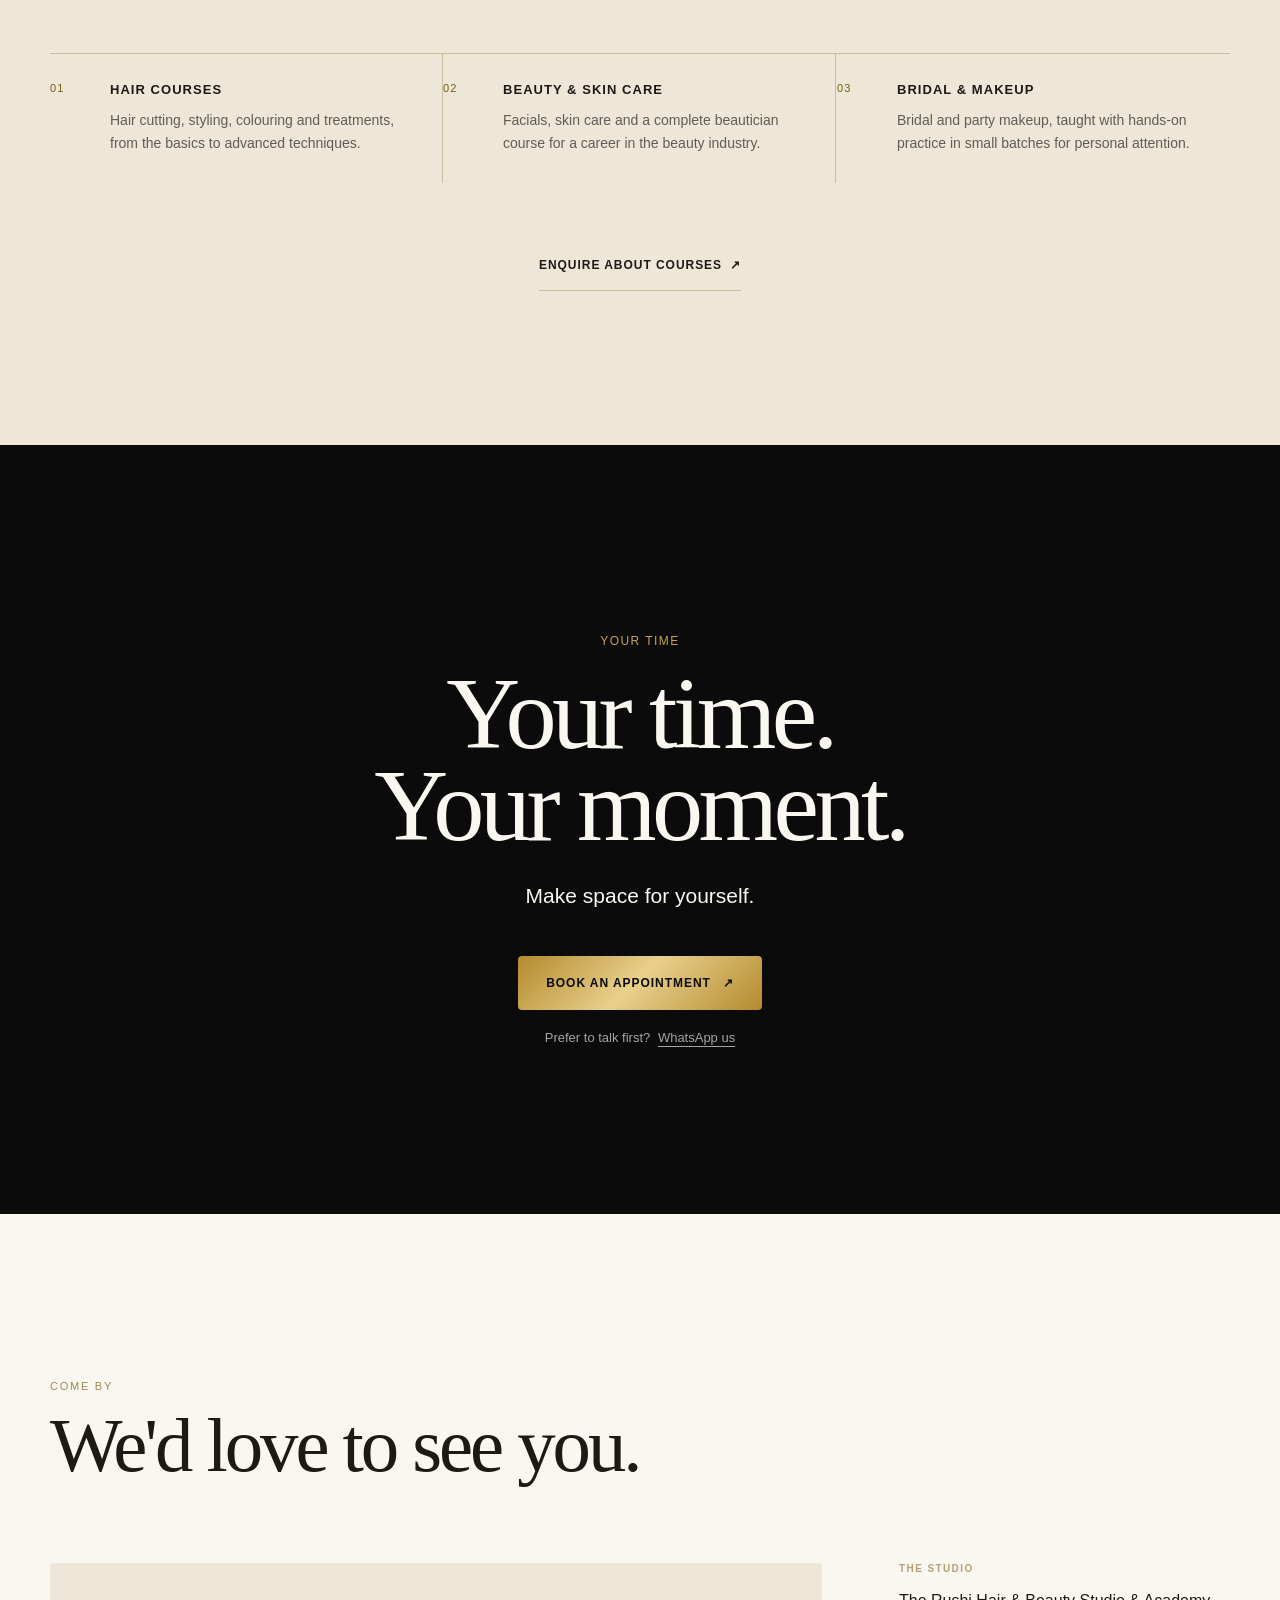
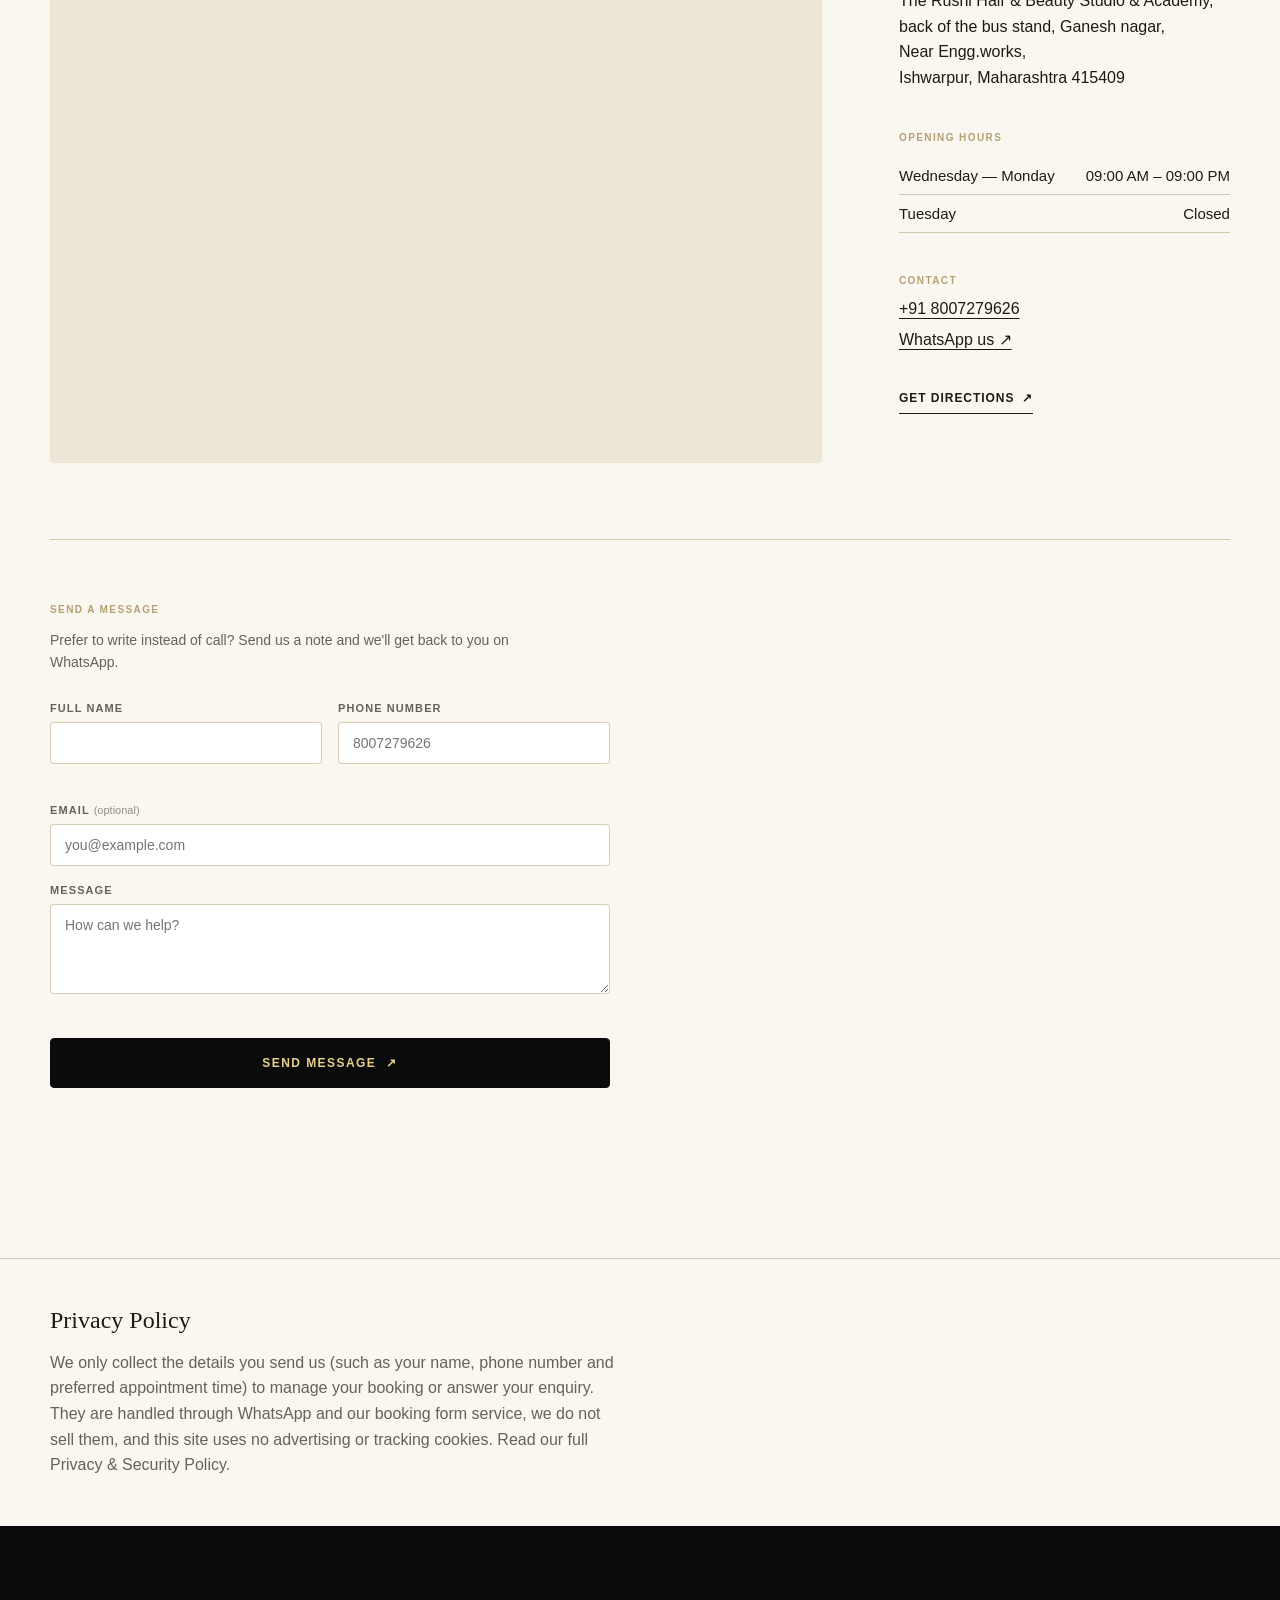
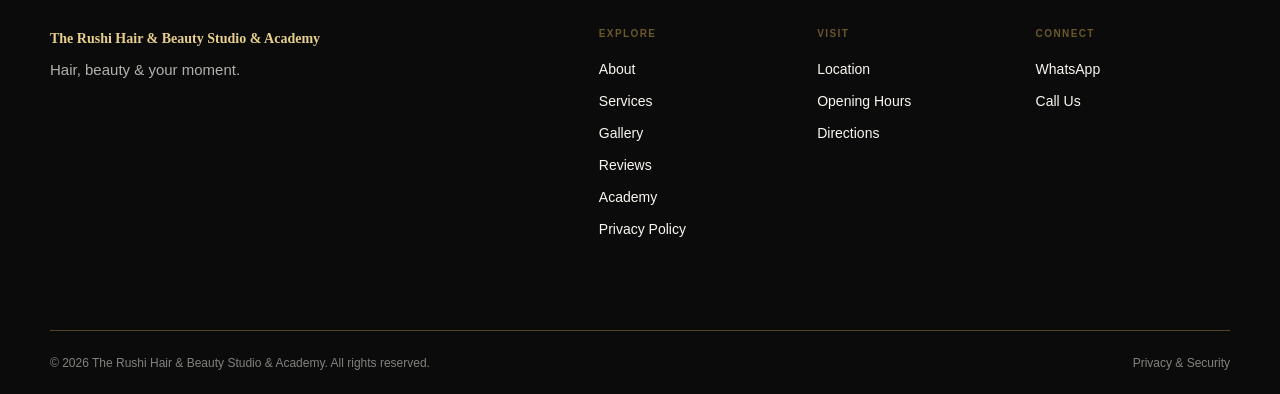
==== commit 1f721886: "rating issue" ====
--- a/index.html
+++ b/index.html
@@ -637,10 +637,10 @@
                             <span class="gr-wordmark" aria-label="Google"><span>G</span><span>o</span><span>o</span><span>g</span><span>l</span><span>e</span></span>
                             Reviews
                         </h2>
-                        <!-- TODO: replace 4.8 with the studio's real Google rating, and paste real reviews into the cards below. -->
+                        <!-- TODO: replace 5.0 with the studio's real Google rating, and paste real reviews into the cards below. -->
                         <div class="gr-summary">
-                            <span class="gr-summary__score">4.8</span>
-                            <span class="gr-stars gr-stars--lg" role="img" aria-label="Rated 4.8 out of 5"><span class="gr-stars__on">&#9733;&#9733;&#9733;&#9733;&#9733;</span></span>
+                            <span class="gr-summary__score">5.0</span>
+                            <span class="gr-stars gr-stars--lg" role="img" aria-label="Rated 5.0 out of 5"><span class="gr-stars__on">&#9733;&#9733;&#9733;&#9733;&#9733;</span></span>
                             <a class="gr-summary__link" href="https://www.google.com/maps/place/THE+RUSHI+HAIR+%26+BEAUTY+FAMILY+STUDIO%26Academy/@17.1186295,74.1930062,15z/data=!4m6!3m5!1s0x3bc175a454d85e47:0x9cbe2909d9190270!8m2!3d17.1186295!4d74.1930062!16s%2Fg%2F11w2_bxt_t?entry=ttu" target="_blank" rel="noopener noreferrer">See all reviews on Google</a>
                         </div>
                     </div>
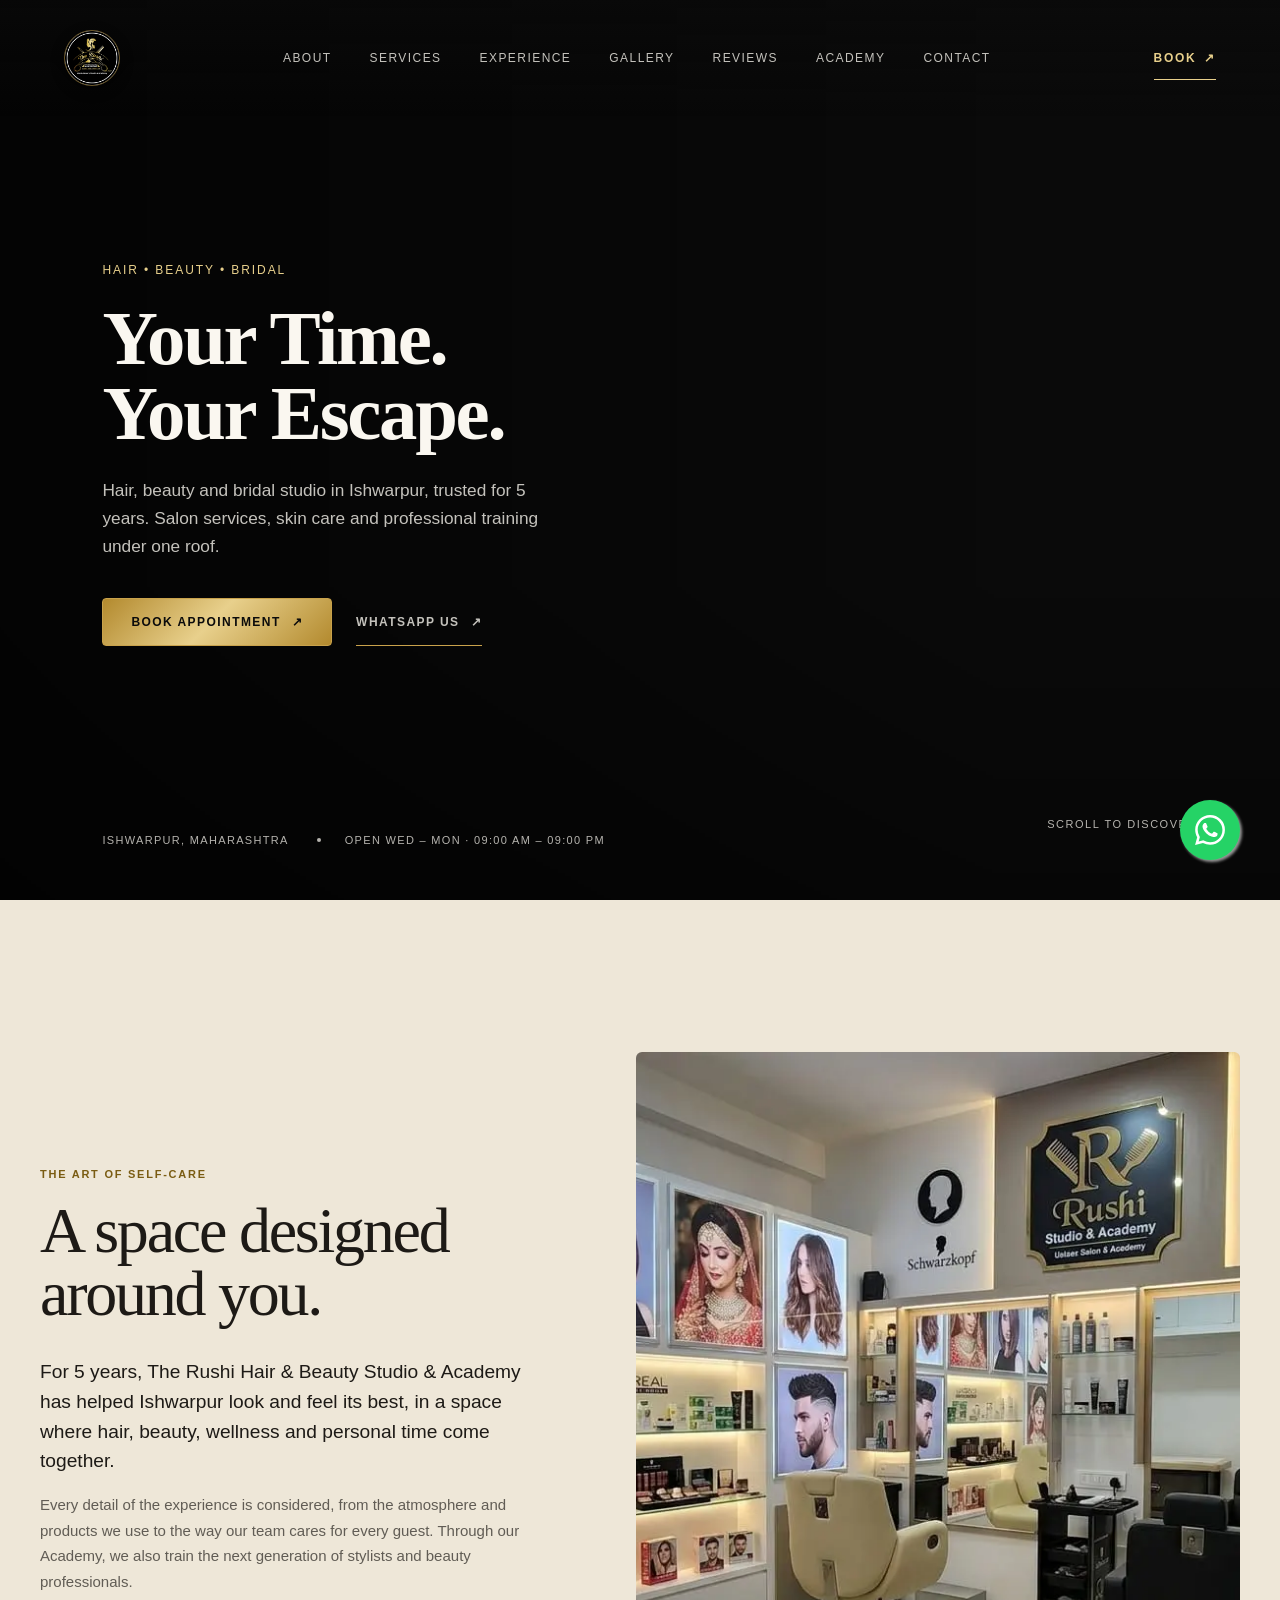
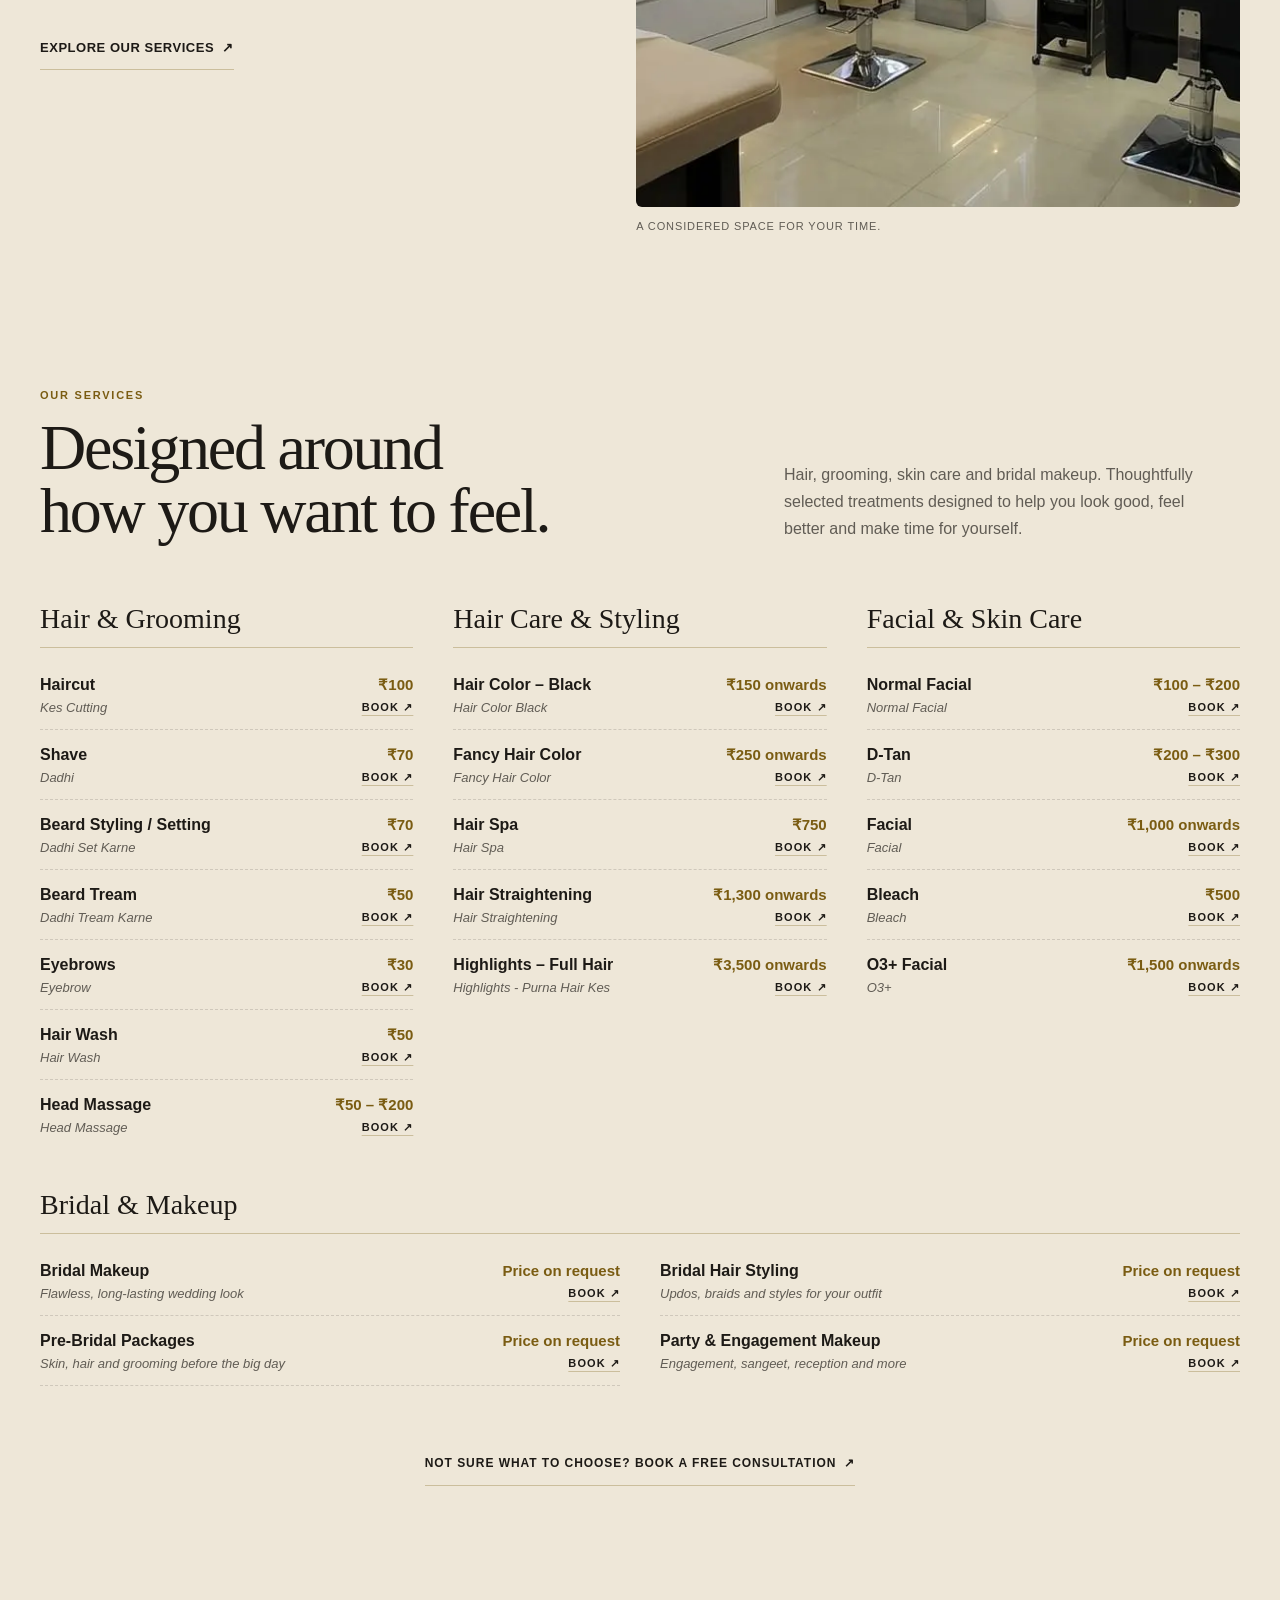
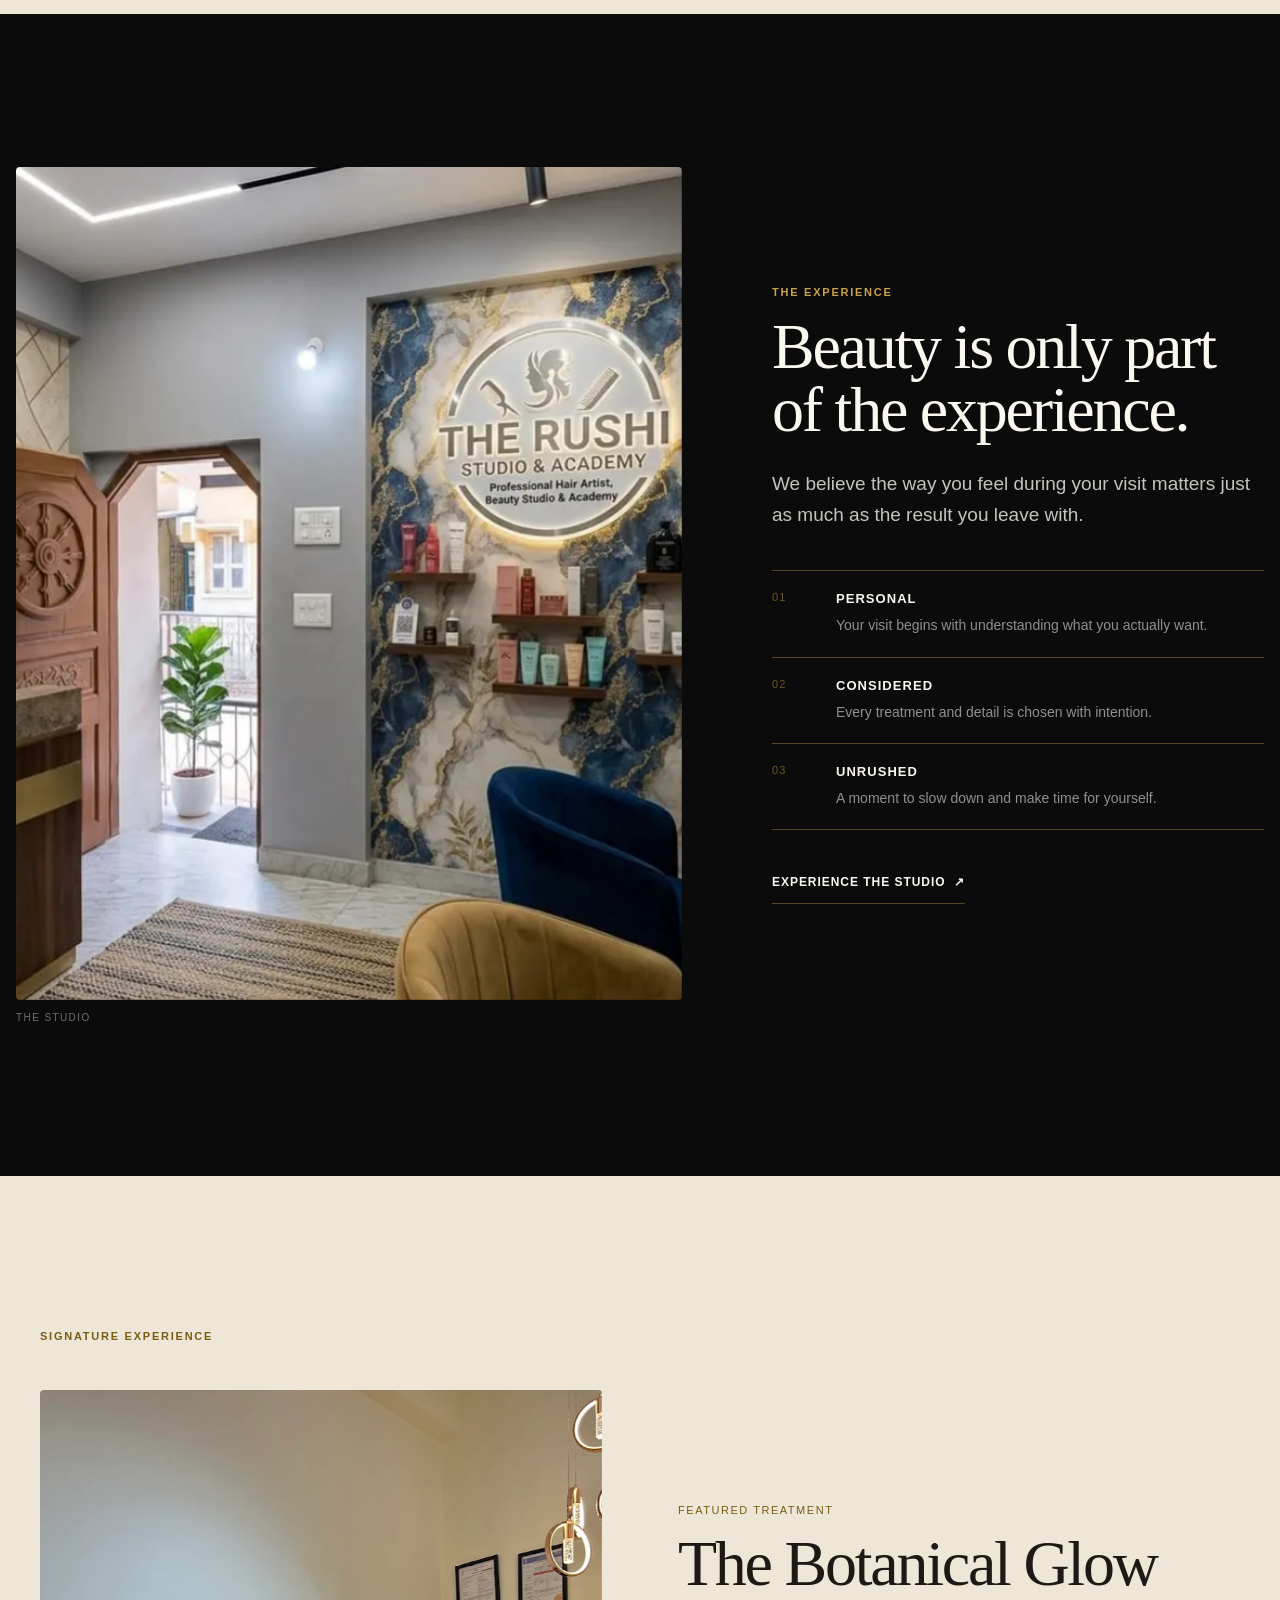
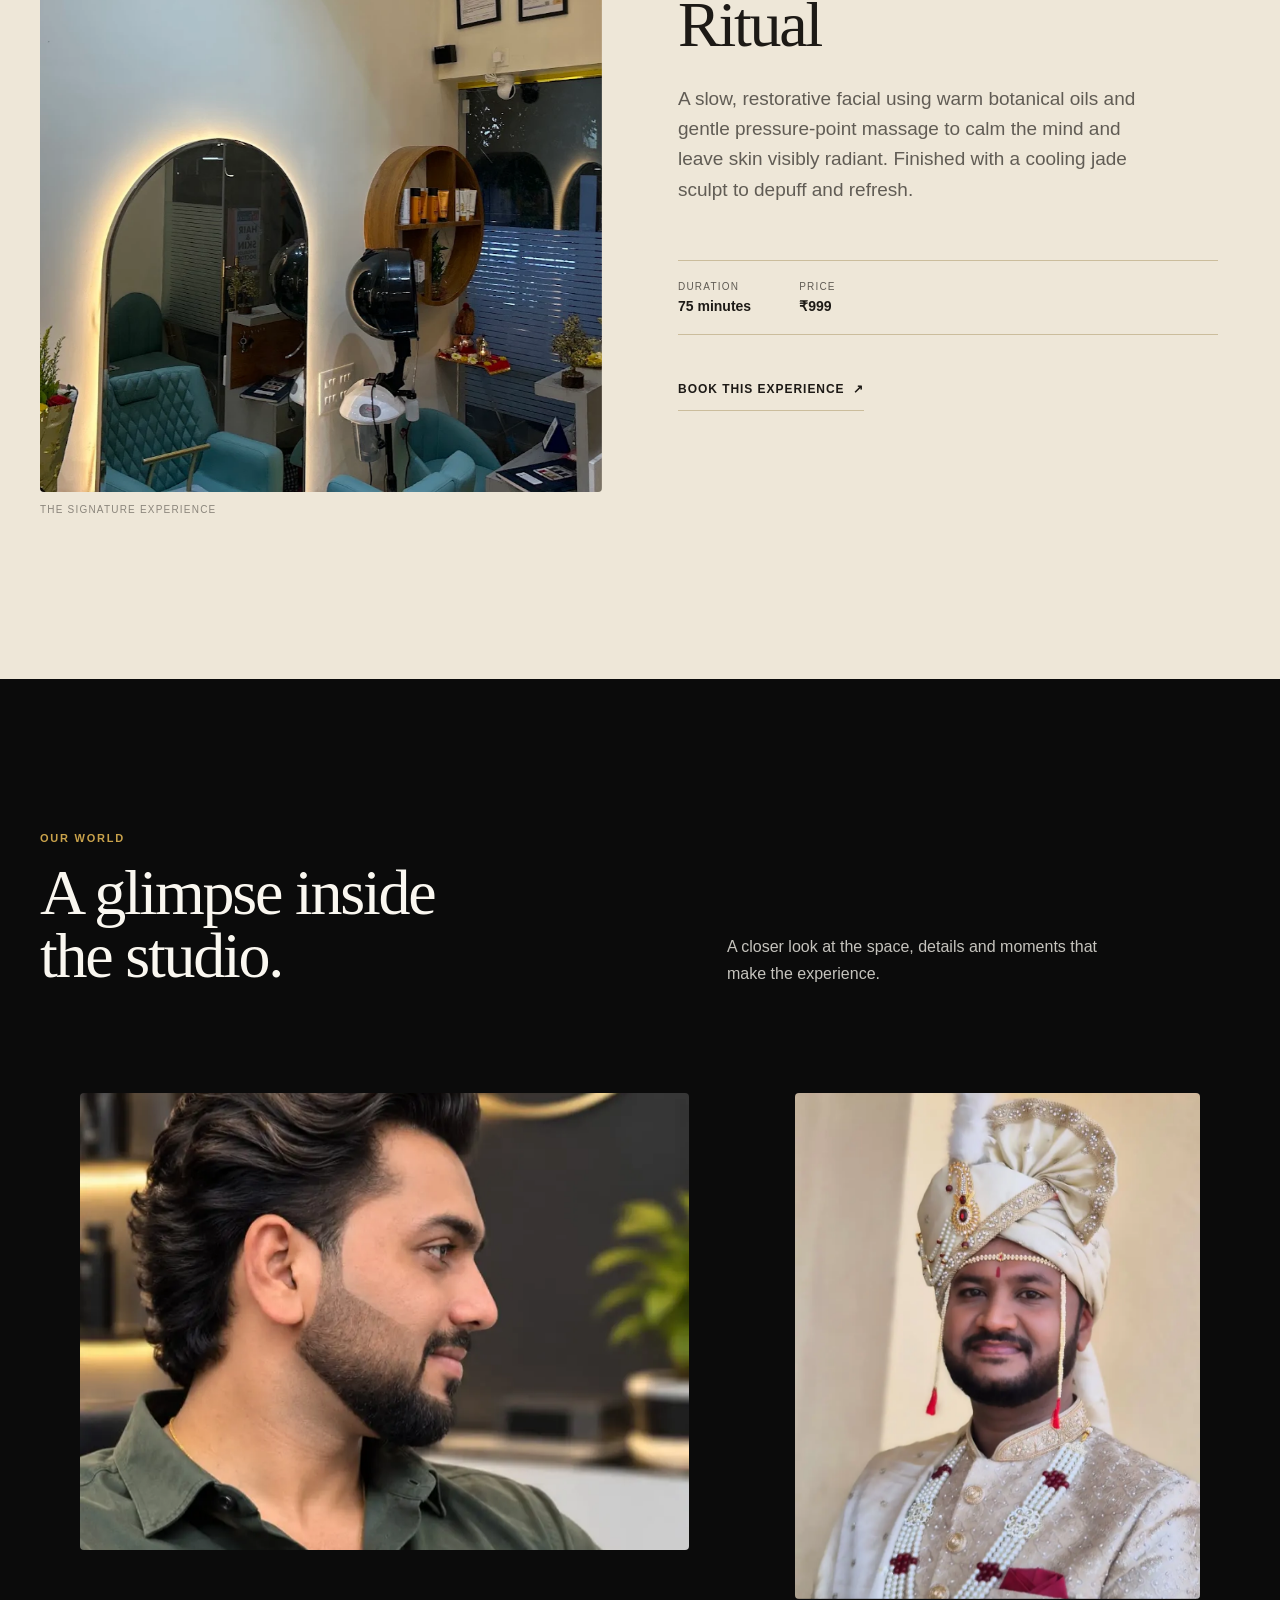
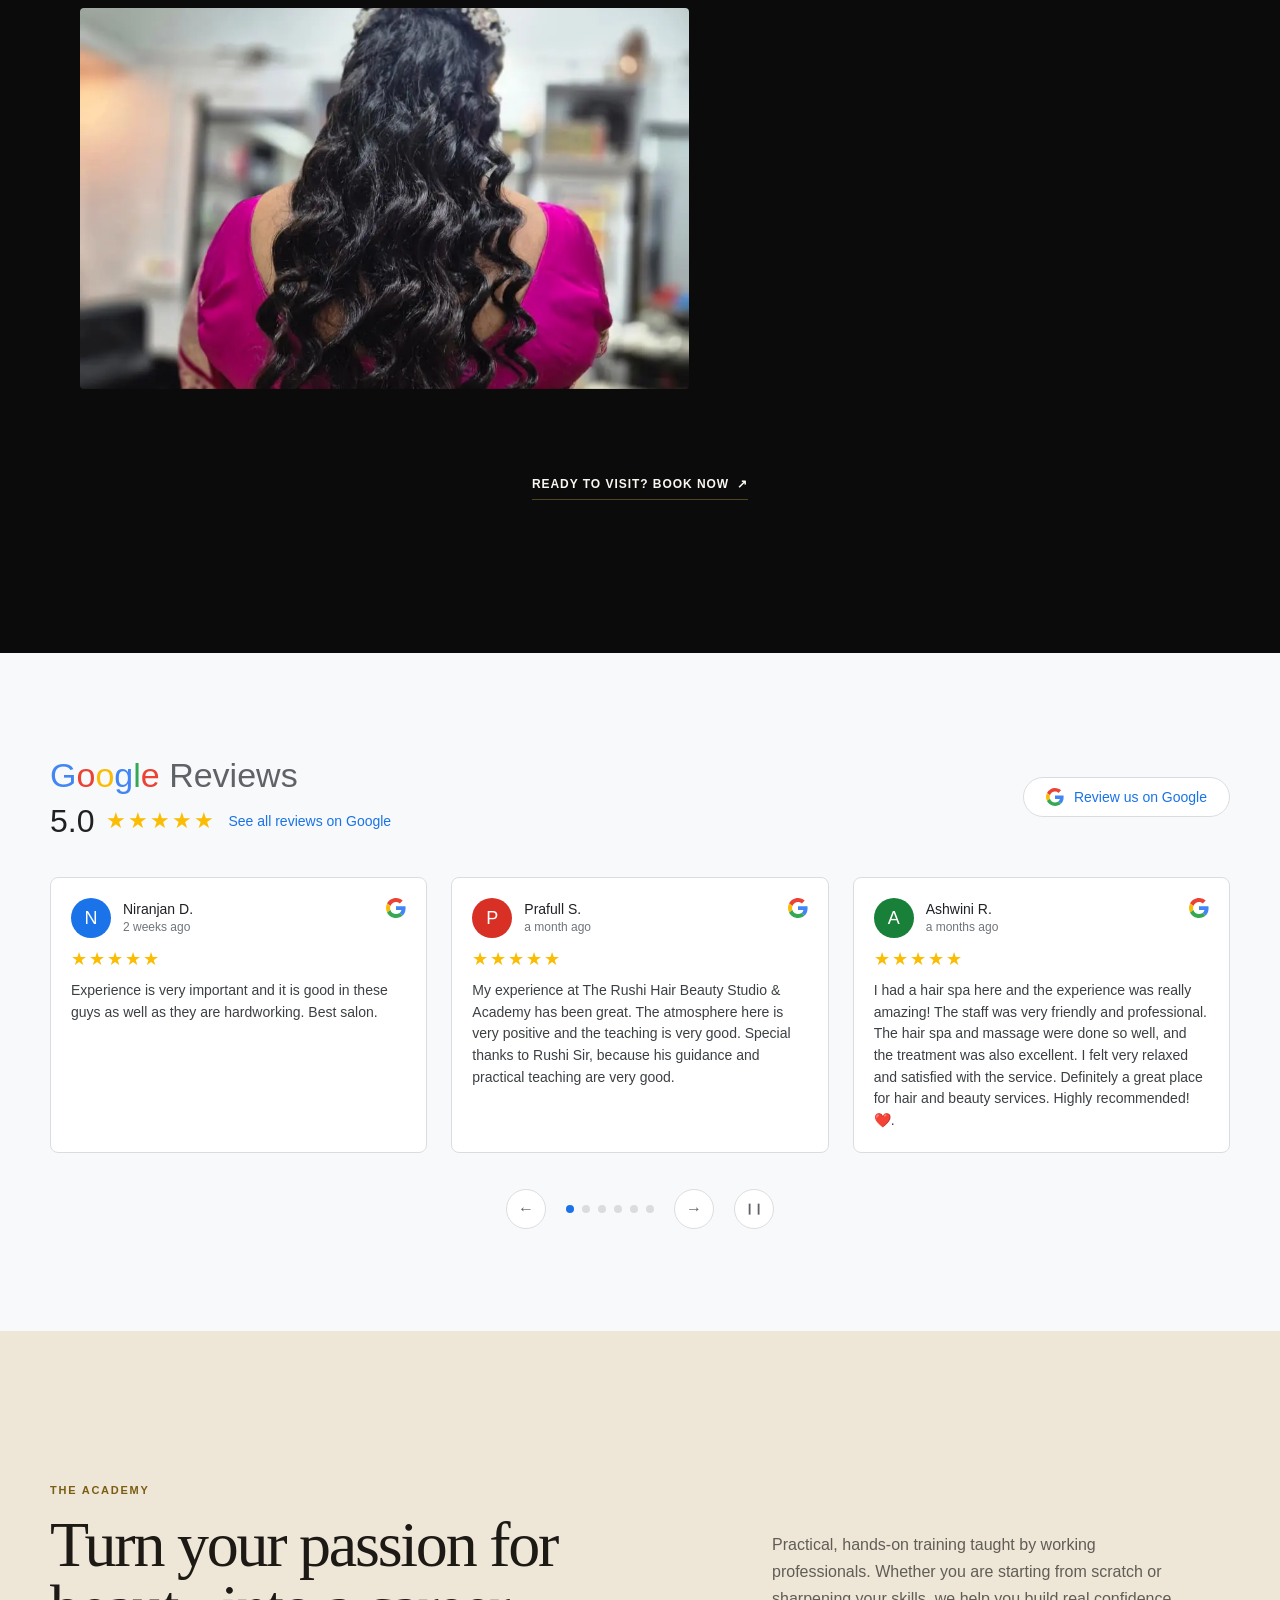
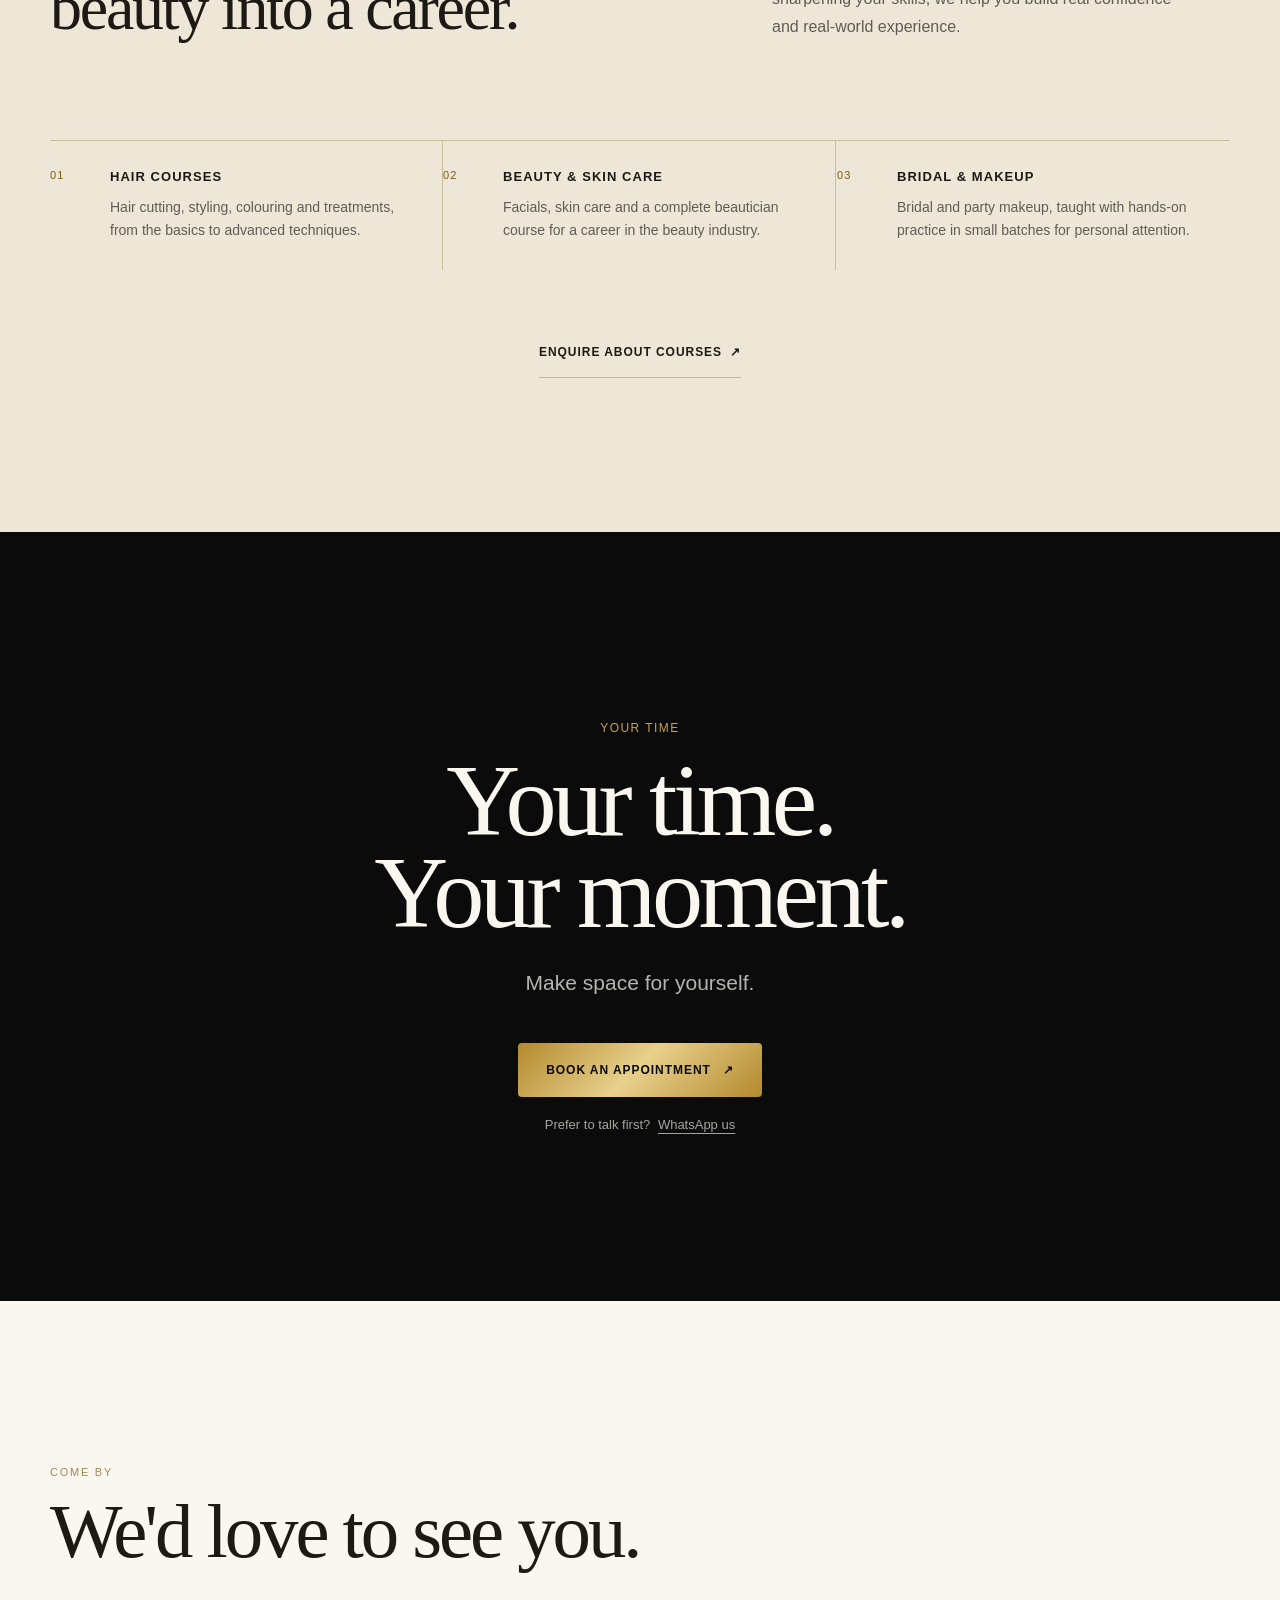
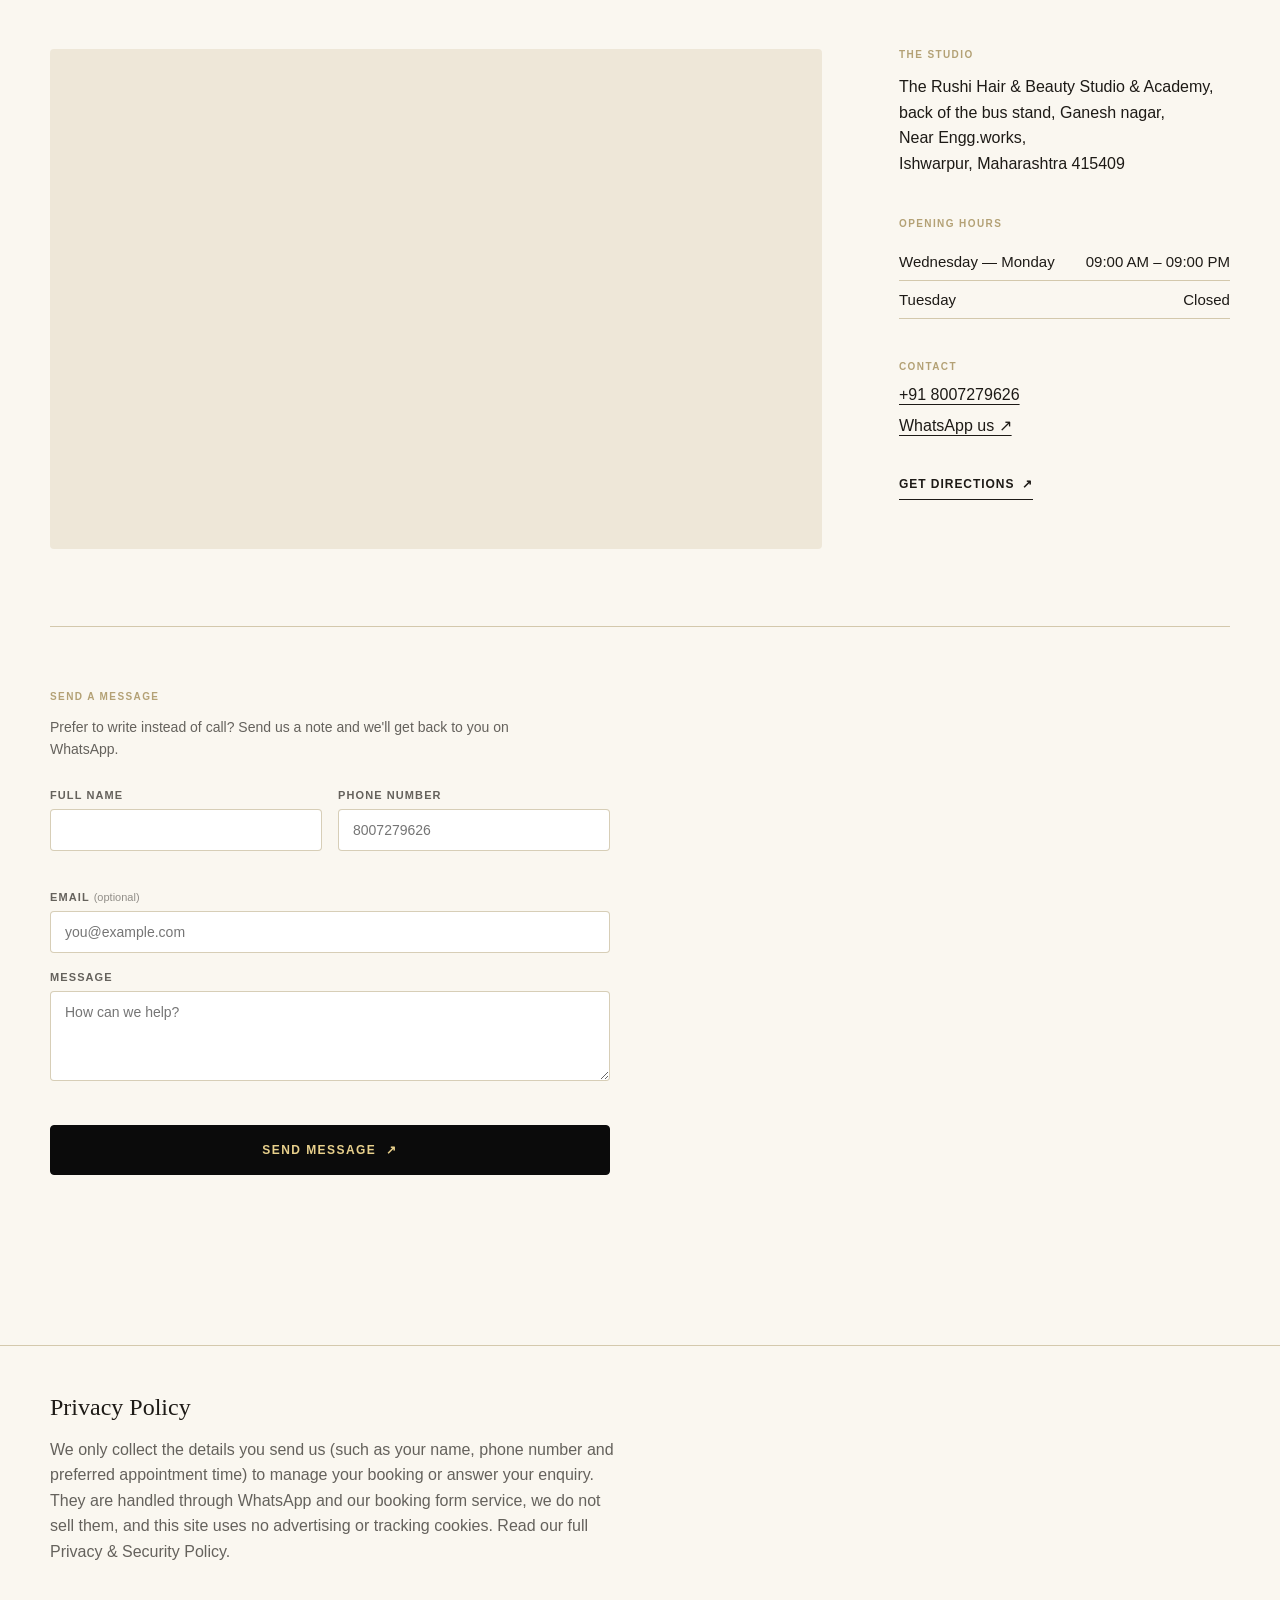
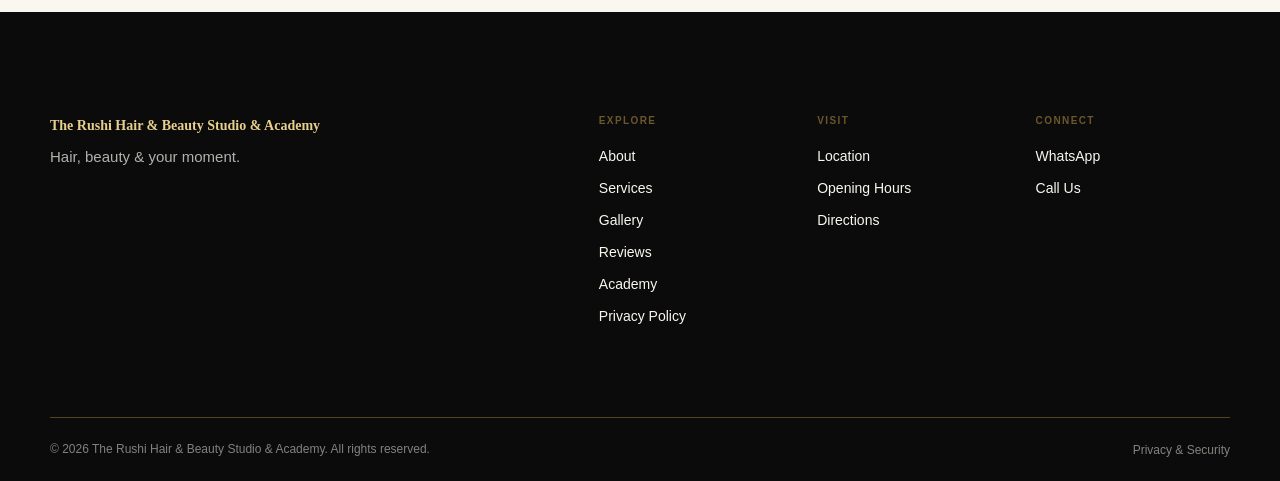
==== commit e0abec9f: "updated review" ====
--- a/index.html
+++ b/index.html
@@ -622,10 +622,14 @@
         <!-- Shared Google "G" logo (inline, so no request is made to Google when the page loads) -->
         <svg width="0" height="0" style="position:absolute" aria-hidden="true" focusable="false">
             <symbol id="google-g" viewBox="0 0 48 48">
-                <path fill="#EA4335" d="M24 9.5c3.54 0 6.71 1.22 9.21 3.6l6.85-6.85C35.9 2.38 30.47 0 24 0 14.62 0 6.51 5.38 2.56 13.22l7.98 6.19C12.43 13.72 17.74 9.5 24 9.5z"/>
-                <path fill="#4285F4" d="M46.98 24.55c0-1.57-.15-3.09-.38-4.55H24v9.02h12.94c-.58 2.96-2.26 5.48-4.78 7.18l7.73 6c4.51-4.18 7.09-10.36 7.09-17.65z"/>
-                <path fill="#FBBC05" d="M10.53 28.59c-.48-1.45-.76-2.99-.76-4.59s.27-3.14.76-4.59l-7.98-6.19C.92 16.46 0 20.12 0 24c0 3.88.92 7.54 2.56 10.78l7.97-6.19z"/>
-                <path fill="#34A853" d="M24 48c6.48 0 11.93-2.13 15.89-5.81l-7.73-6c-2.15 1.45-4.92 2.3-8.16 2.3-6.26 0-11.57-4.22-13.47-9.91l-7.98 6.19C6.51 42.62 14.62 48 24 48z"/>
+                <path fill="#EA4335"
+                    d="M24 9.5c3.54 0 6.71 1.22 9.21 3.6l6.85-6.85C35.9 2.38 30.47 0 24 0 14.62 0 6.51 5.38 2.56 13.22l7.98 6.19C12.43 13.72 17.74 9.5 24 9.5z" />
+                <path fill="#4285F4"
+                    d="M46.98 24.55c0-1.57-.15-3.09-.38-4.55H24v9.02h12.94c-.58 2.96-2.26 5.48-4.78 7.18l7.73 6c4.51-4.18 7.09-10.36 7.09-17.65z" />
+                <path fill="#FBBC05"
+                    d="M10.53 28.59c-.48-1.45-.76-2.99-.76-4.59s.27-3.14.76-4.59l-7.98-6.19C.92 16.46 0 20.12 0 24c0 3.88.92 7.54 2.56 10.78l7.97-6.19z" />
+                <path fill="#34A853"
+                    d="M24 48c6.48 0 11.93-2.13 15.89-5.81l-7.73-6c-2.15 1.45-4.92 2.3-8.16 2.3-6.26 0-11.57-4.22-13.47-9.91l-7.98 6.19C6.51 42.62 14.62 48 24 48z" />
             </symbol>
         </svg>
 
@@ -634,19 +638,27 @@
                 <header class="testimonials__header fade-reveal">
                     <div class="gr-brand">
                         <h2 id="testimonials-title" class="testimonials__title">
-                            <span class="gr-wordmark" aria-label="Google"><span>G</span><span>o</span><span>o</span><span>g</span><span>l</span><span>e</span></span>
+                            <span class="gr-wordmark"
+                                aria-label="Google"><span>G</span><span>o</span><span>o</span><span>g</span><span>l</span><span>e</span></span>
                             Reviews
                         </h2>
                         <!-- TODO: replace 5.0 with the studio's real Google rating, and paste real reviews into the cards below. -->
                         <div class="gr-summary">
                             <span class="gr-summary__score">5.0</span>
-                            <span class="gr-stars gr-stars--lg" role="img" aria-label="Rated 5.0 out of 5"><span class="gr-stars__on">&#9733;&#9733;&#9733;&#9733;&#9733;</span></span>
-                            <a class="gr-summary__link" href="https://www.google.com/maps/place/THE+RUSHI+HAIR+%26+BEAUTY+FAMILY+STUDIO%26Academy/@17.1186295,74.1930062,15z/data=!4m6!3m5!1s0x3bc175a454d85e47:0x9cbe2909d9190270!8m2!3d17.1186295!4d74.1930062!16s%2Fg%2F11w2_bxt_t?entry=ttu" target="_blank" rel="noopener noreferrer">See all reviews on Google</a>
-                        </div>
-                    </div>
-
-                    <a class="gr-cta" href="https://search.google.com/local/writereview?placeid=ChIJR17YVKR1wTsRcAIZ2Qkpvpw" target="_blank" rel="noopener noreferrer">
-                        <svg width="18" height="18" viewBox="0 0 48 48" aria-hidden="true" focusable="false"><use href="#google-g"></use></svg>
+                            <span class="gr-stars gr-stars--lg" role="img" aria-label="Rated 5.0 out of 5"><span
+                                    class="gr-stars__on">&#9733;&#9733;&#9733;&#9733;&#9733;</span></span>
+                            <a class="gr-summary__link"
+                                href="https://www.google.com/maps/place/THE+RUSHI+HAIR+%26+BEAUTY+FAMILY+STUDIO%26Academy/@17.1186295,74.1930062,15z/data=!4m6!3m5!1s0x3bc175a454d85e47:0x9cbe2909d9190270!8m2!3d17.1186295!4d74.1930062!16s%2Fg%2F11w2_bxt_t?entry=ttu"
+                                target="_blank" rel="noopener noreferrer">See all reviews on Google</a>
+                        </div>
+                    </div>
+
+                    <a class="gr-cta"
+                        href="https://search.google.com/local/writereview?placeid=ChIJR17YVKR1wTsRcAIZ2Qkpvpw"
+                        target="_blank" rel="noopener noreferrer">
+                        <svg width="18" height="18" viewBox="0 0 48 48" aria-hidden="true" focusable="false">
+                            <use href="#google-g"></use>
+                        </svg>
                         <span>Review us on Google</span>
                     </a>
                 </header>
@@ -657,15 +669,19 @@
                             aria-label="Review 1 of 6">
                             <div class="gr-card">
                                 <header class="gr-card__head">
-                                    <span class="gr-card__avatar" aria-hidden="true">P</span>
+                                    <span class="gr-card__avatar" aria-hidden="true">N</span>
                                     <div class="gr-card__who">
-                                        <p class="gr-card__name">Priya M.</p>
+                                        <p class="gr-card__name">Niranjan D.</p>
                                         <p class="gr-card__time">2 weeks ago</p>
                                     </div>
-                                    <svg class="gr-card__g" width="20" height="20" viewBox="0 0 48 48" aria-hidden="true" focusable="false"><use href="#google-g"></use></svg>
+                                    <svg class="gr-card__g" width="20" height="20" viewBox="0 0 48 48"
+                                        aria-hidden="true" focusable="false">
+                                        <use href="#google-g"></use>
+                                    </svg>
                                 </header>
-                                <div class="gr-stars" role="img" aria-label="Rated 5 out of 5"><span class="gr-stars__on">★★★★★</span></div>
-                                <p class="gr-card__text">Booked in minutes on the site and the facial genuinely lived up to the hype. The scalp massage alone was worth the visit.</p>
+                                <div class="gr-stars" role="img" aria-label="Rated 5 out of 5"><span
+                                        class="gr-stars__on">★★★★★</span></div>
+                                <p class="gr-card__text">Experience is very important and it is good in these guys as well as they are hardworking. Best salon.</p>
                             </div>
                         </article>
 
@@ -673,15 +689,19 @@
                             aria-label="Review 2 of 6">
                             <div class="gr-card">
                                 <header class="gr-card__head">
-                                    <span class="gr-card__avatar" aria-hidden="true">R</span>
+                                    <span class="gr-card__avatar" aria-hidden="true">P</span>
                                     <div class="gr-card__who">
-                                        <p class="gr-card__name">Rohan K.</p>
-                                        <p class="gr-card__time">1 month ago</p>
+                                        <p class="gr-card__name">Prafull S.</p>
+                                        <p class="gr-card__time">a month ago</p>
                                     </div>
-                                    <svg class="gr-card__g" width="20" height="20" viewBox="0 0 48 48" aria-hidden="true" focusable="false"><use href="#google-g"></use></svg>
+                                    <svg class="gr-card__g" width="20" height="20" viewBox="0 0 48 48"
+                                        aria-hidden="true" focusable="false">
+                                        <use href="#google-g"></use>
+                                    </svg>
                                 </header>
-                                <div class="gr-stars" role="img" aria-label="Rated 5 out of 5"><span class="gr-stars__on">★★★★★</span></div>
-                                <p class="gr-card__text">First time getting a proper haircut without waiting an hour. Clean space, friendly staff and fair prices.</p>
+                                <div class="gr-stars" role="img" aria-label="Rated 5 out of 5"><span
+                                        class="gr-stars__on">★★★★★</span></div>
+                                <p class="gr-card__text">My experience at The Rushi Hair Beauty Studio & Academy has been great. The atmosphere here is very positive and the teaching is very good. Special thanks to Rushi Sir, because his guidance and practical teaching are very good.</p>
                             </div>
                         </article>
 
@@ -691,13 +711,17 @@
                                 <header class="gr-card__head">
                                     <span class="gr-card__avatar" aria-hidden="true">A</span>
                                     <div class="gr-card__who">
-                                        <p class="gr-card__name">Anjali S.</p>
-                                        <p class="gr-card__time">2 months ago</p>
+                                        <p class="gr-card__name">Ashwini R.</p>
+                                        <p class="gr-card__time">a months ago</p>
                                     </div>
-                                    <svg class="gr-card__g" width="20" height="20" viewBox="0 0 48 48" aria-hidden="true" focusable="false"><use href="#google-g"></use></svg>
+                                    <svg class="gr-card__g" width="20" height="20" viewBox="0 0 48 48"
+                                        aria-hidden="true" focusable="false">
+                                        <use href="#google-g"></use>
+                                    </svg>
                                 </header>
-                                <div class="gr-stars" role="img" aria-label="Rated 5 out of 5"><span class="gr-stars__on">★★★★★</span></div>
-                                <p class="gr-card__text">The Botanical Glow Ritual is now a monthly ritual for me. My skin has never looked better.</p>
+                                <div class="gr-stars" role="img" aria-label="Rated 5 out of 5"><span
+                                        class="gr-stars__on">★★★★★</span></div>
+                                <p class="gr-card__text">I had a hair spa here and the experience was really amazing! The staff was very friendly and professional. The hair spa and massage were done so well, and the treatment was also excellent. I felt very relaxed and satisfied with the service. Definitely a great place for hair and beauty services. Highly recommended! ❤️.</p>
                             </div>
                         </article>
 
@@ -705,15 +729,19 @@
                             aria-label="Review 4 of 6">
                             <div class="gr-card">
                                 <header class="gr-card__head">
-                                    <span class="gr-card__avatar" aria-hidden="true">K</span>
+                                    <span class="gr-card__avatar" aria-hidden="true">S</span>
                                     <div class="gr-card__who">
-                                        <p class="gr-card__name">Kunal D.</p>
+                                        <p class="gr-card__name">Sushant J.</p>
                                         <p class="gr-card__time">3 months ago</p>
                                     </div>
-                                    <svg class="gr-card__g" width="20" height="20" viewBox="0 0 48 48" aria-hidden="true" focusable="false"><use href="#google-g"></use></svg>
+                                    <svg class="gr-card__g" width="20" height="20" viewBox="0 0 48 48"
+                                        aria-hidden="true" focusable="false">
+                                        <use href="#google-g"></use>
+                                    </svg>
                                 </header>
-                                <div class="gr-stars" role="img" aria-label="Rated 4 out of 5"><span class="gr-stars__on">★★★★</span><span class="gr-stars__off">★</span></div>
-                                <p class="gr-card__text">Easy WhatsApp booking and they remembered my usual cut from last time. Small touches like that matter.</p>
+                                <div class="gr-stars" role="img" aria-label="Rated 4 out of 5"><span
+                                        class="gr-stars__on">★★★★</span><span class="gr-stars__off">★</span></div>
+                                <p class="gr-card__text">Best service...Best skill.</p>
                             </div>
                         </article>
 
@@ -721,15 +749,19 @@
                             aria-label="Review 5 of 6">
                             <div class="gr-card">
                                 <header class="gr-card__head">
-                                    <span class="gr-card__avatar" aria-hidden="true">V</span>
+                                    <span class="gr-card__avatar" aria-hidden="true">A</span>
                                     <div class="gr-card__who">
-                                        <p class="gr-card__name">Vikram P.</p>
+                                        <p class="gr-card__name">Anita K.</p>
                                         <p class="gr-card__time">4 months ago</p>
                                     </div>
-                                    <svg class="gr-card__g" width="20" height="20" viewBox="0 0 48 48" aria-hidden="true" focusable="false"><use href="#google-g"></use></svg>
+                                    <svg class="gr-card__g" width="20" height="20" viewBox="0 0 48 48"
+                                        aria-hidden="true" focusable="false">
+                                        <use href="#google-g"></use>
+                                    </svg>
                                 </header>
-                                <div class="gr-stars" role="img" aria-label="Rated 5 out of 5"><span class="gr-stars__on">★★★★★</span></div>
-                                <p class="gr-card__text">The best beard styling I've had in a long time. The steaming treatment is a game changer for grooming.</p>
+                                <div class="gr-stars" role="img" aria-label="Rated 5 out of 5"><span
+                                        class="gr-stars__on">★★★★★</span></div>
+                                <p class="gr-card__text">Highly recommended for a great haircut! The staff is extremely friendly and professional. They listen to what you want and deliver perfect results. I will definitely be coming back.</p>
                             </div>
                         </article>
 
@@ -739,13 +771,19 @@
                                 <header class="gr-card__head">
                                     <span class="gr-card__avatar" aria-hidden="true">S</span>
                                     <div class="gr-card__who">
-                                        <p class="gr-card__name">Sneha R.</p>
-                                        <p class="gr-card__time">5 months ago</p>
+                                        <p class="gr-card__name">Soham T.</p>
+                                        <p class="gr-card__time">8 months ago</p>
                                     </div>
-                                    <svg class="gr-card__g" width="20" height="20" viewBox="0 0 48 48" aria-hidden="true" focusable="false"><use href="#google-g"></use></svg>
+                                    <svg class="gr-card__g" width="20" height="20" viewBox="0 0 48 48"
+                                        aria-hidden="true" focusable="false">
+                                        <use href="#google-g"></use>
+                                    </svg>
                                 </header>
-                                <div class="gr-stars" role="img" aria-label="Rated 5 out of 5"><span class="gr-stars__on">★★★★★</span></div>
-                                <p class="gr-card__text">Found them through Google Maps and so glad I did. The whole team is incredibly welcoming and skilled.</p>
+                                <div class="gr-stars" role="img" aria-label="Rated 5 out of 5"><span
+                                        class="gr-stars__on">★★★★★</span></div>
+                                <p class="gr-card__text">💯 Result,If you want to achieve your best hairstyle for your
+                                    personality .
+                                    Must visit once. ….</p>
                             </div>
                         </article>
                     </div>
@@ -904,7 +942,10 @@
                             width="100%" height="100%" style="border:0; min-height: 240px;" loading="lazy"
                             referrerpolicy="no-referrer-when-downgrade"></iframe> -->
 
-                            <iframe src="https://www.google.com/maps/embed?pb=!1m18!1m12!1m3!1d92943.30892160775!2d74.11060803591684!3d17.118629545304856!2m3!1f0!2f0!3f0!3m2!1i1024!2i768!4f13.1!3m3!1m2!1s0x3bc175a454d85e47%3A0x9cbe2909d9190270!2sTHE%20RUSHI%20HAIR%20%26%20BEAUTY%20FAMILY%20STUDIO%26Academy!5e1!3m2!1sen!2sin!4v1791801108407!5m2!1sen!2sin" width="100%" height="100%" style="border:0; min-height: 240px;" allowfullscreen="" loading="lazy" referrerpolicy="strict-origin-when-cross-origin"></iframe>
+                        <iframe
+                            src="https://www.google.com/maps/embed?pb=!1m18!1m12!1m3!1d92943.30892160775!2d74.11060803591684!3d17.118629545304856!2m3!1f0!2f0!3f0!3m2!1i1024!2i768!4f13.1!3m3!1m2!1s0x3bc175a454d85e47%3A0x9cbe2909d9190270!2sTHE%20RUSHI%20HAIR%20%26%20BEAUTY%20FAMILY%20STUDIO%26Academy!5e1!3m2!1sen!2sin!4v1791801108407!5m2!1sen!2sin"
+                            width="100%" height="100%" style="border:0; min-height: 240px;" allowfullscreen=""
+                            loading="lazy" referrerpolicy="strict-origin-when-cross-origin"></iframe>
                     </div>
 
                     <div class="contact__details fade-reveal">
@@ -950,7 +991,8 @@
                             </div>
                         </div>
 
-                        <a href="https://www.google.com/maps/dir/?api=1&destination=THE+RUSHI+HAIR+%26+BEAUTY+FAMILY+STUDIO%26Academy&destination_place_id=ChIJR17YVKR1wTsRcAIZ2Qkpvpw" class="contact__directions" target="_blank" rel="noopener noreferrer">
+                        <a href="https://www.google.com/maps/dir/?api=1&destination=THE+RUSHI+HAIR+%26+BEAUTY+FAMILY+STUDIO%26Academy&destination_place_id=ChIJR17YVKR1wTsRcAIZ2Qkpvpw"
+                            class="contact__directions" target="_blank" rel="noopener noreferrer">
                             <span>Get Directions</span>
                             <span aria-hidden="true">↗</span>
                         </a>
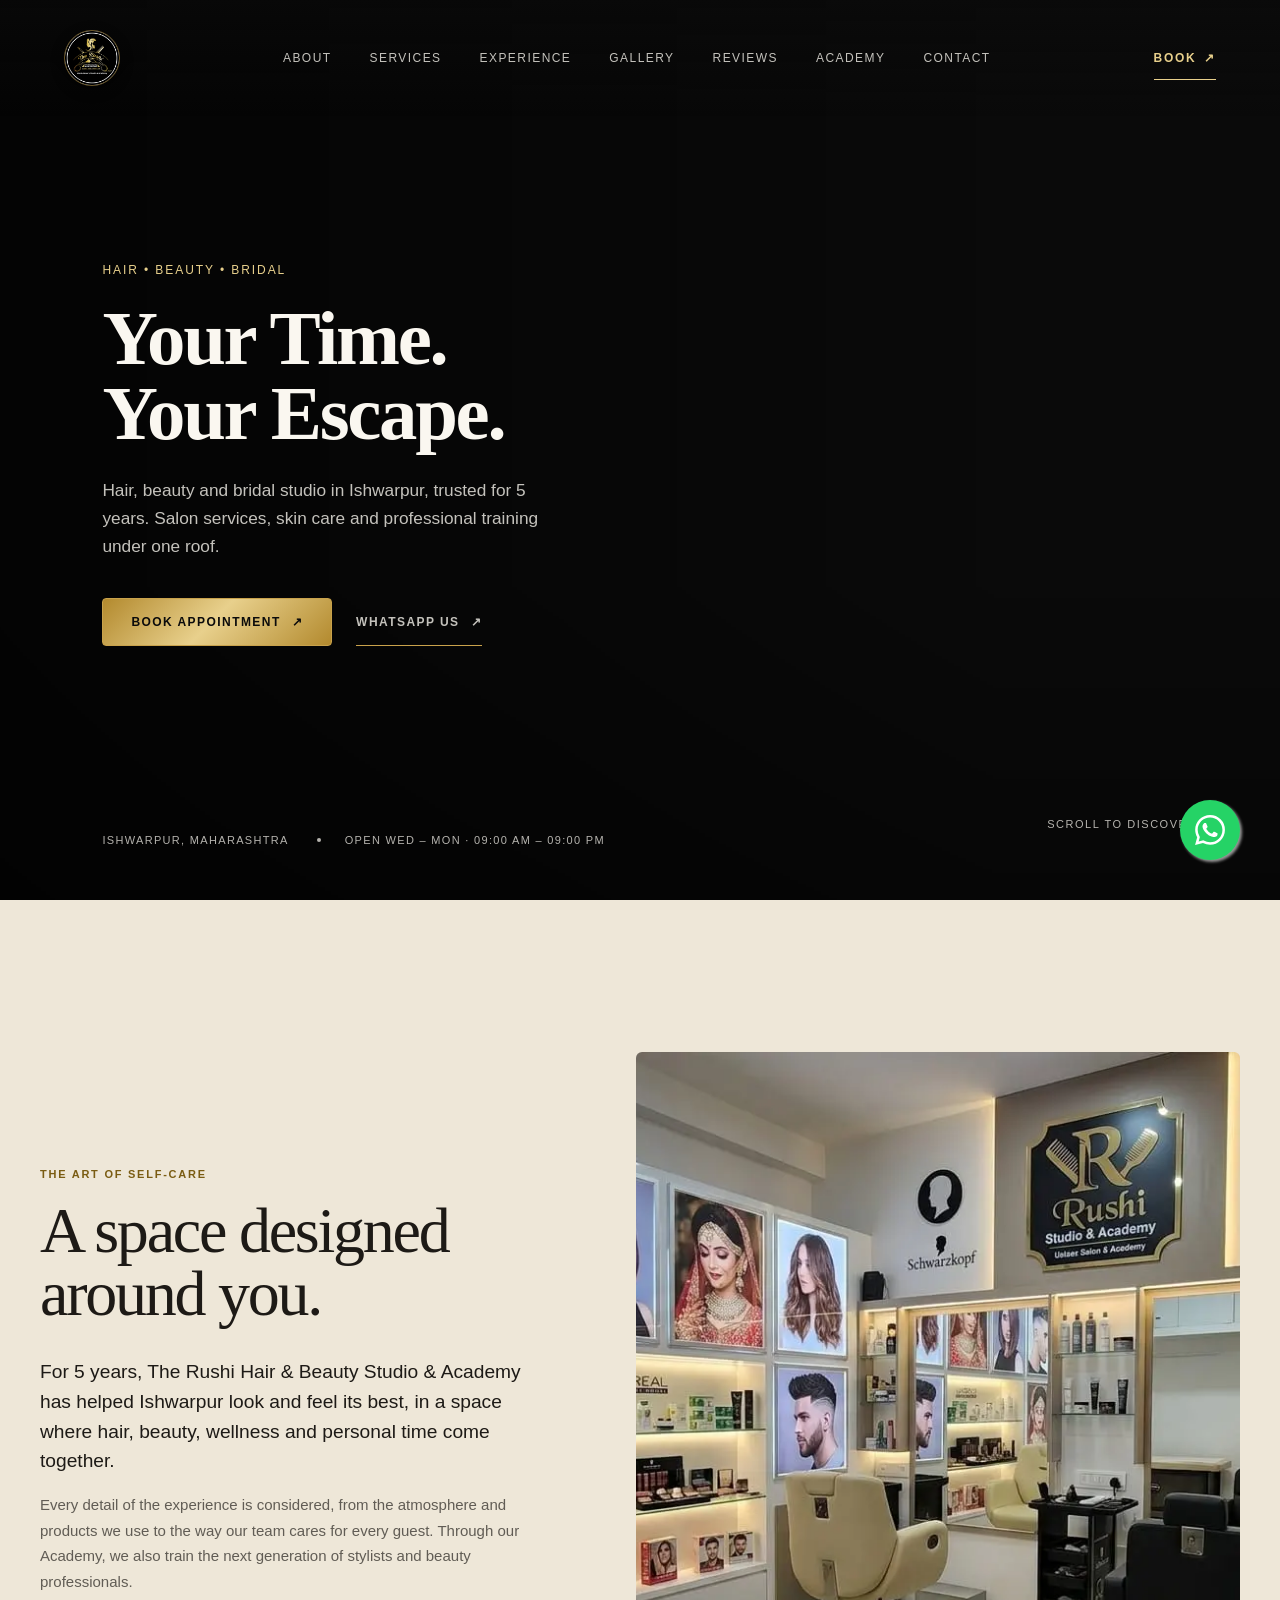
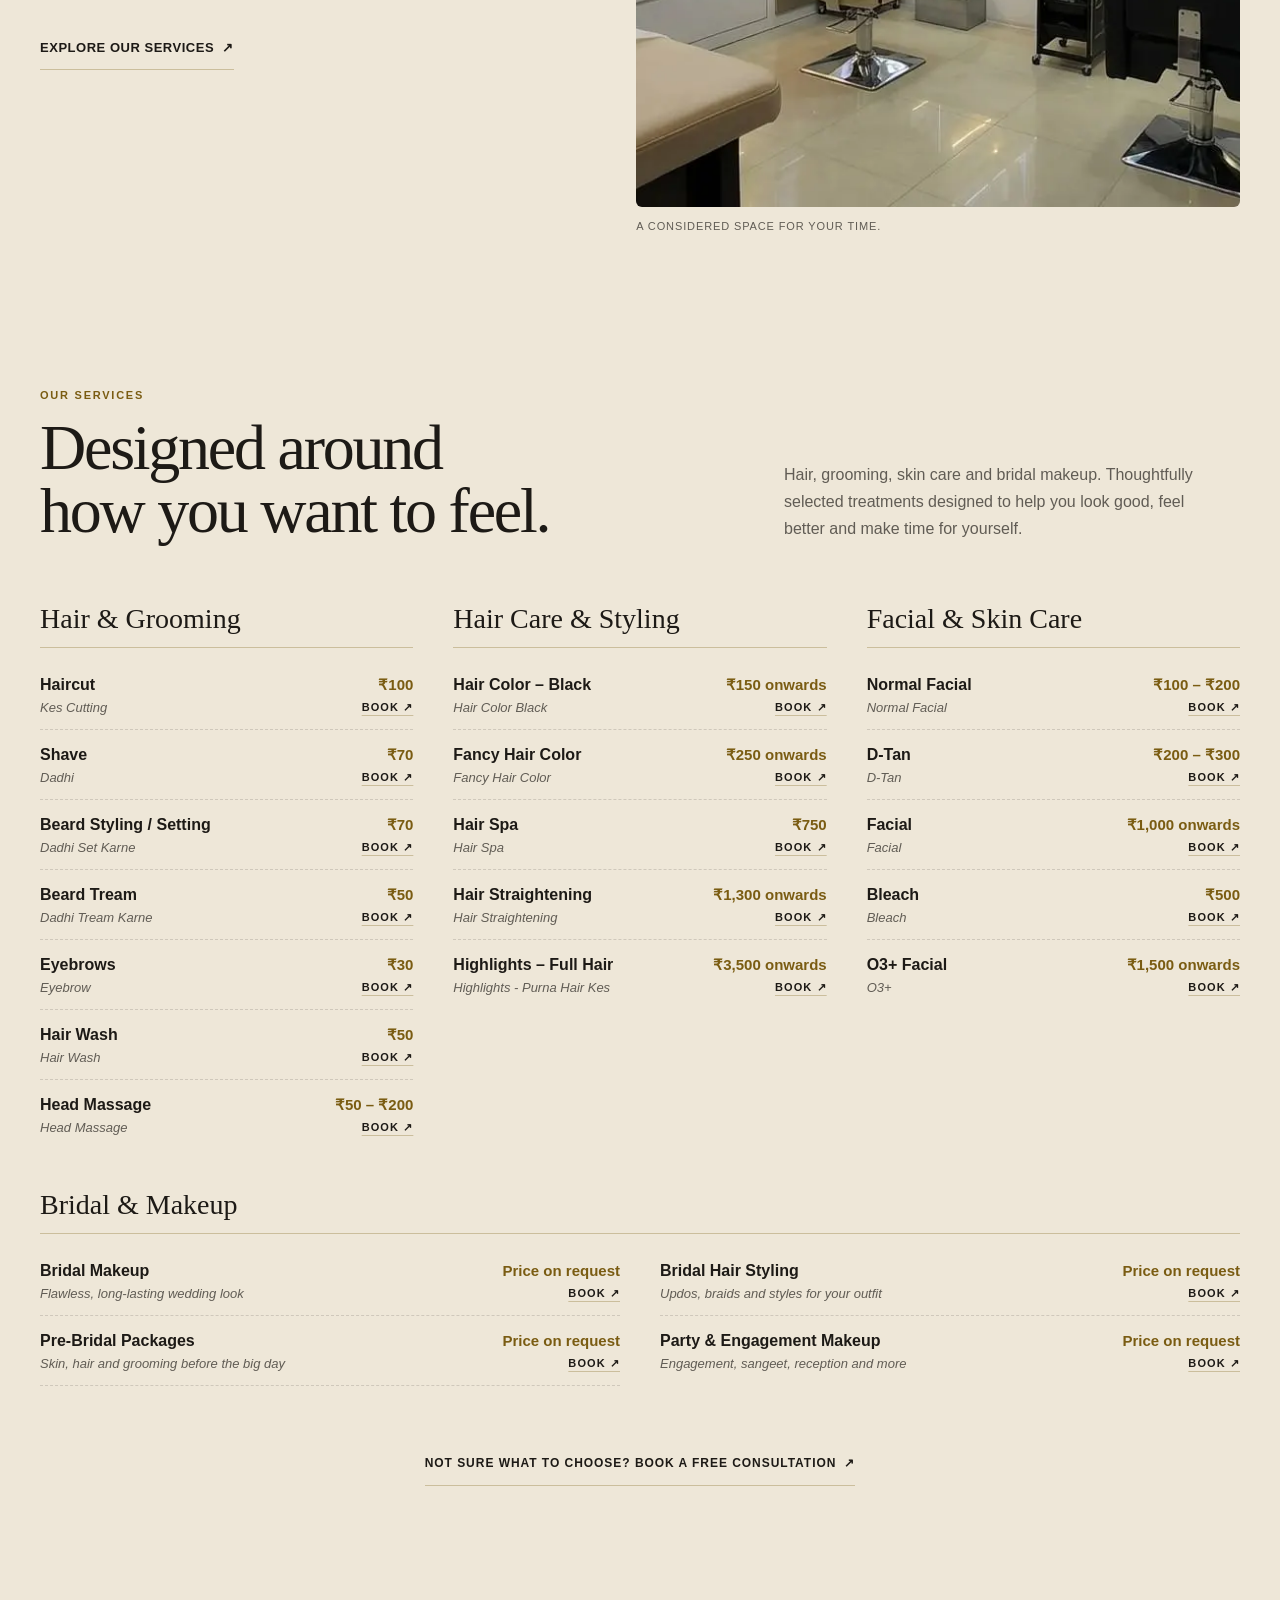
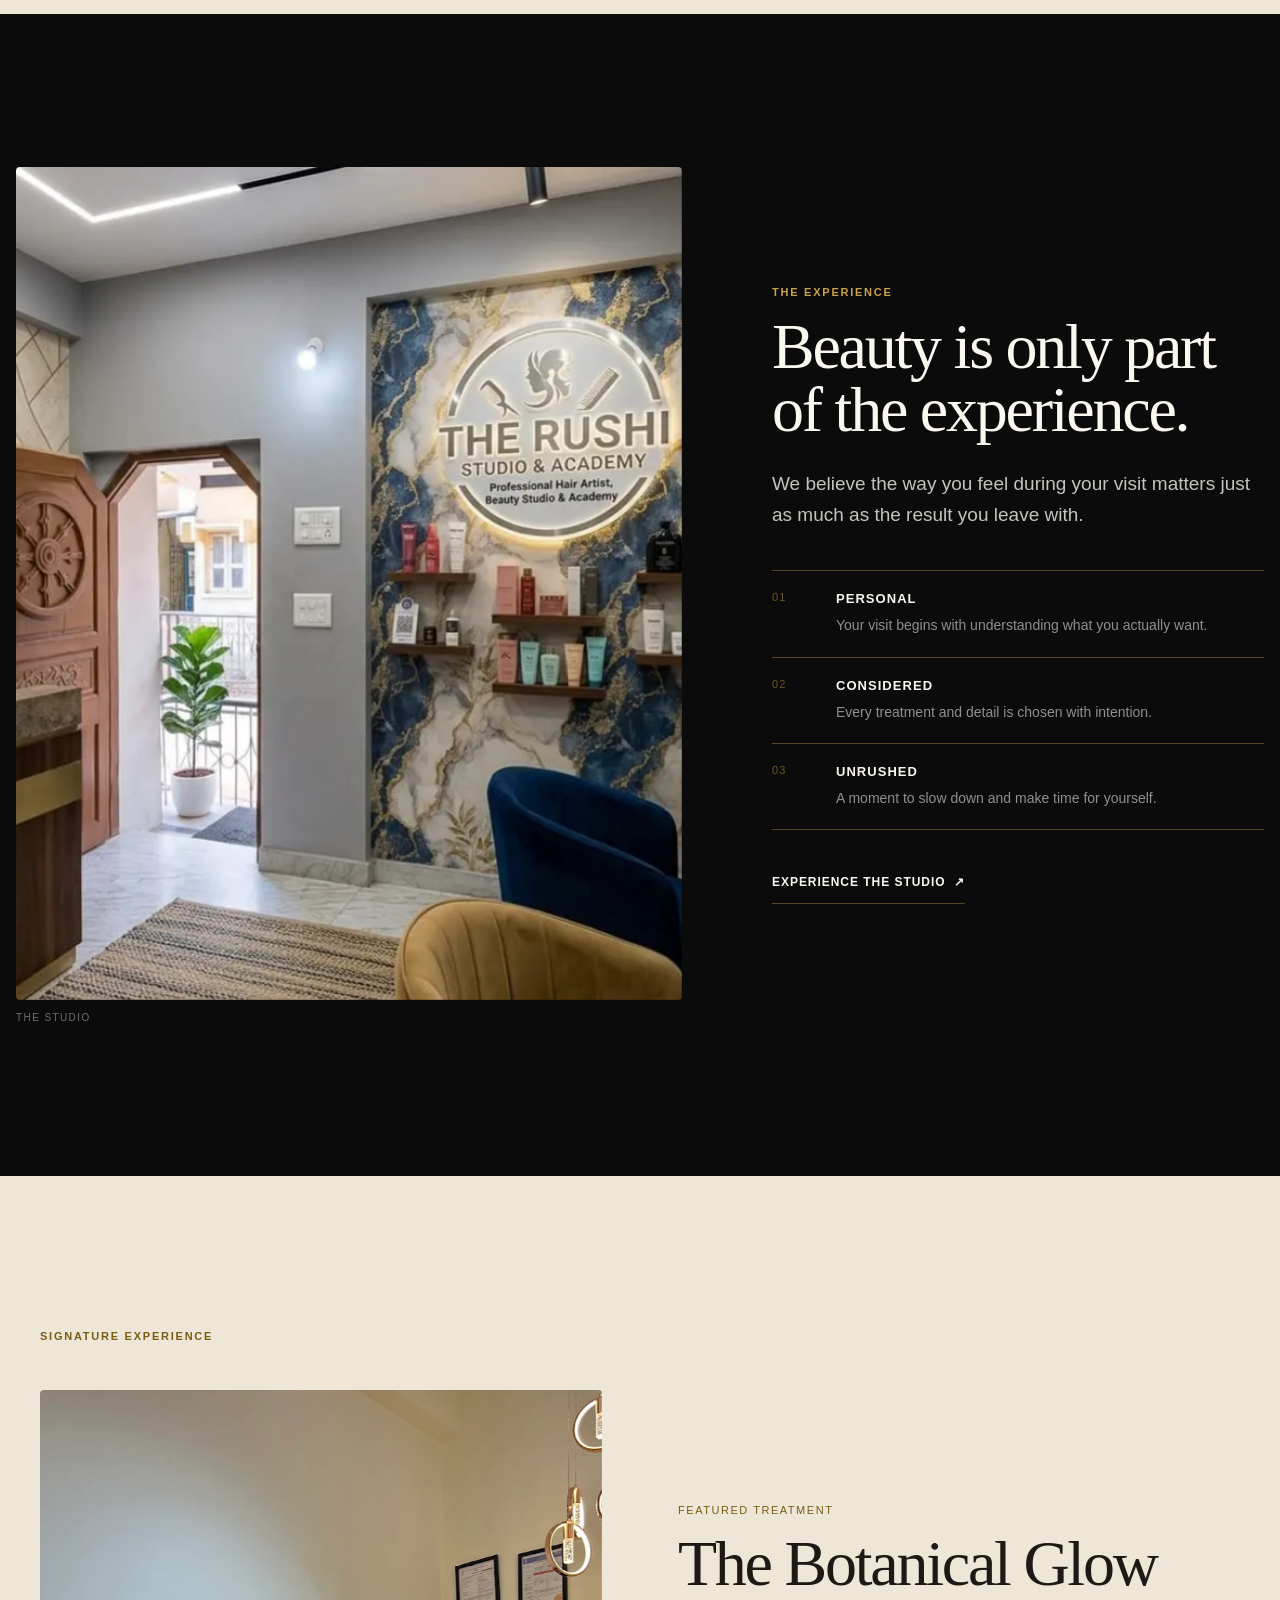
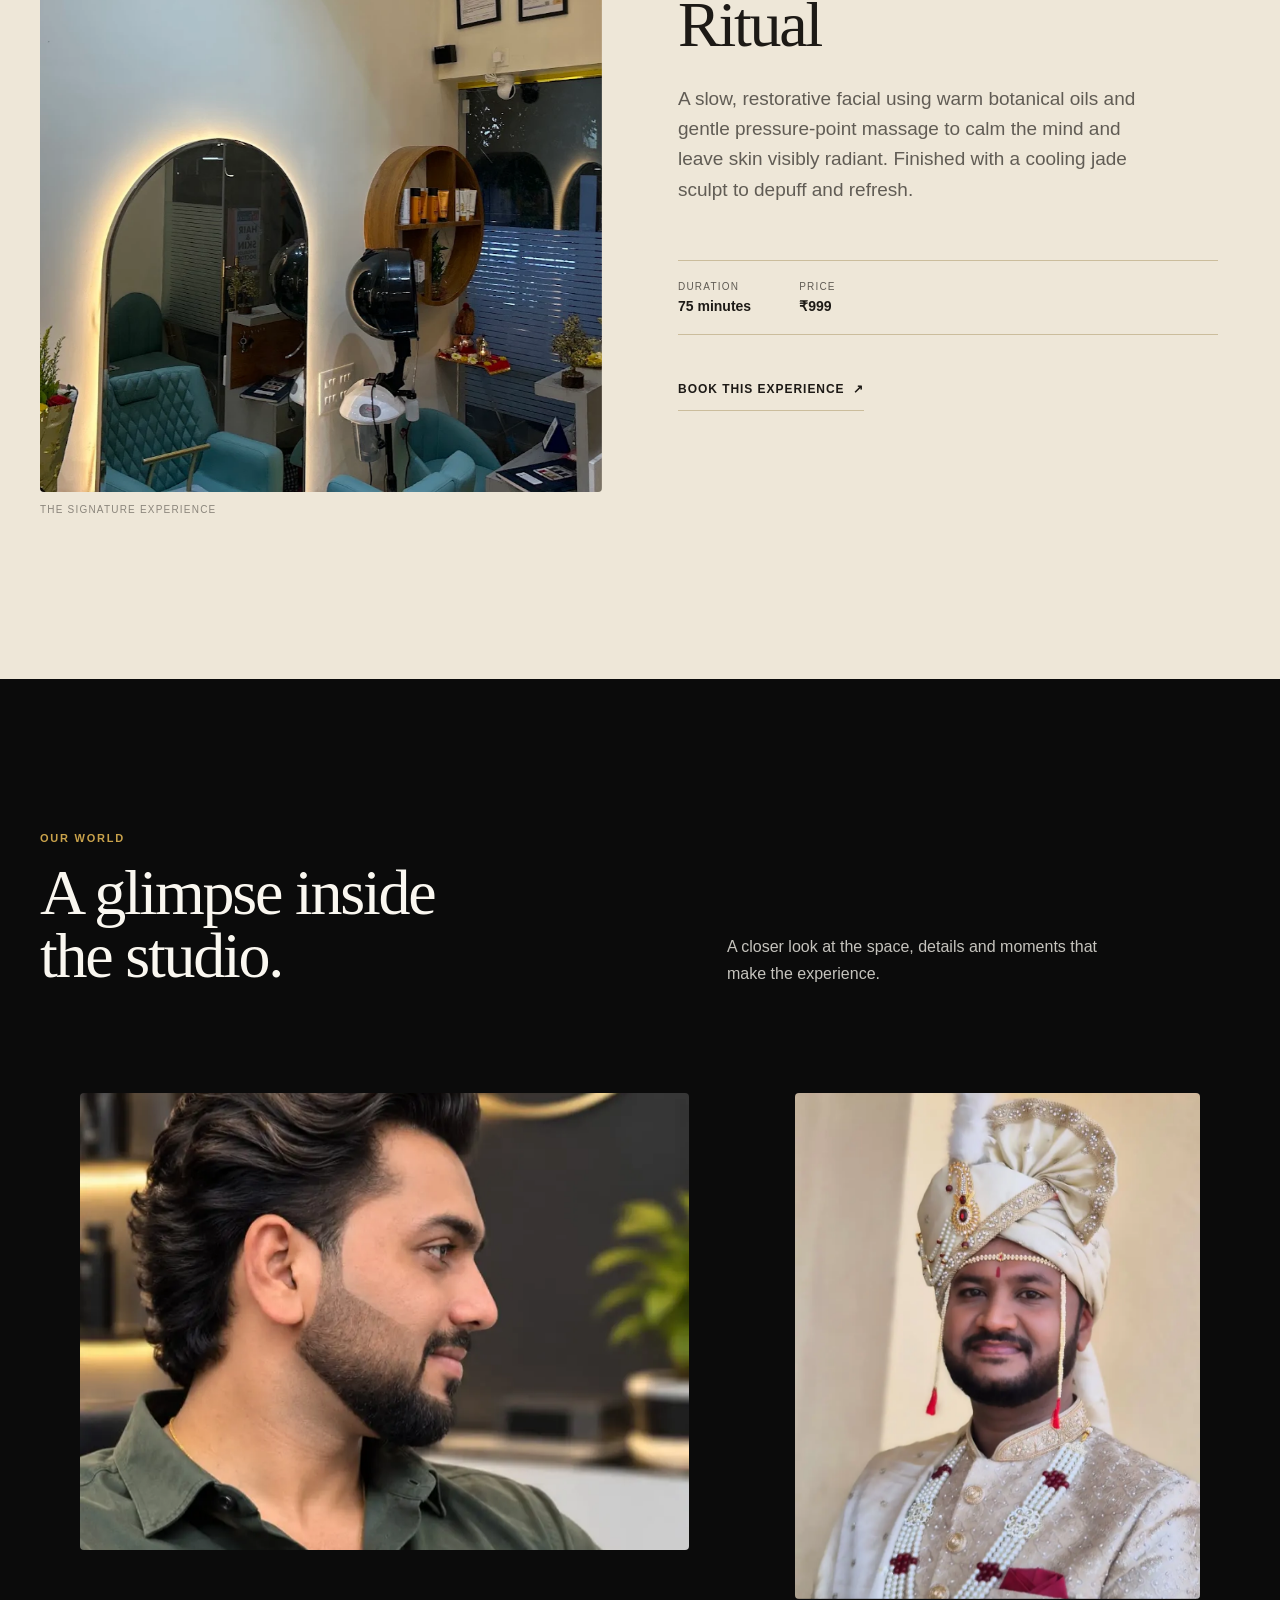
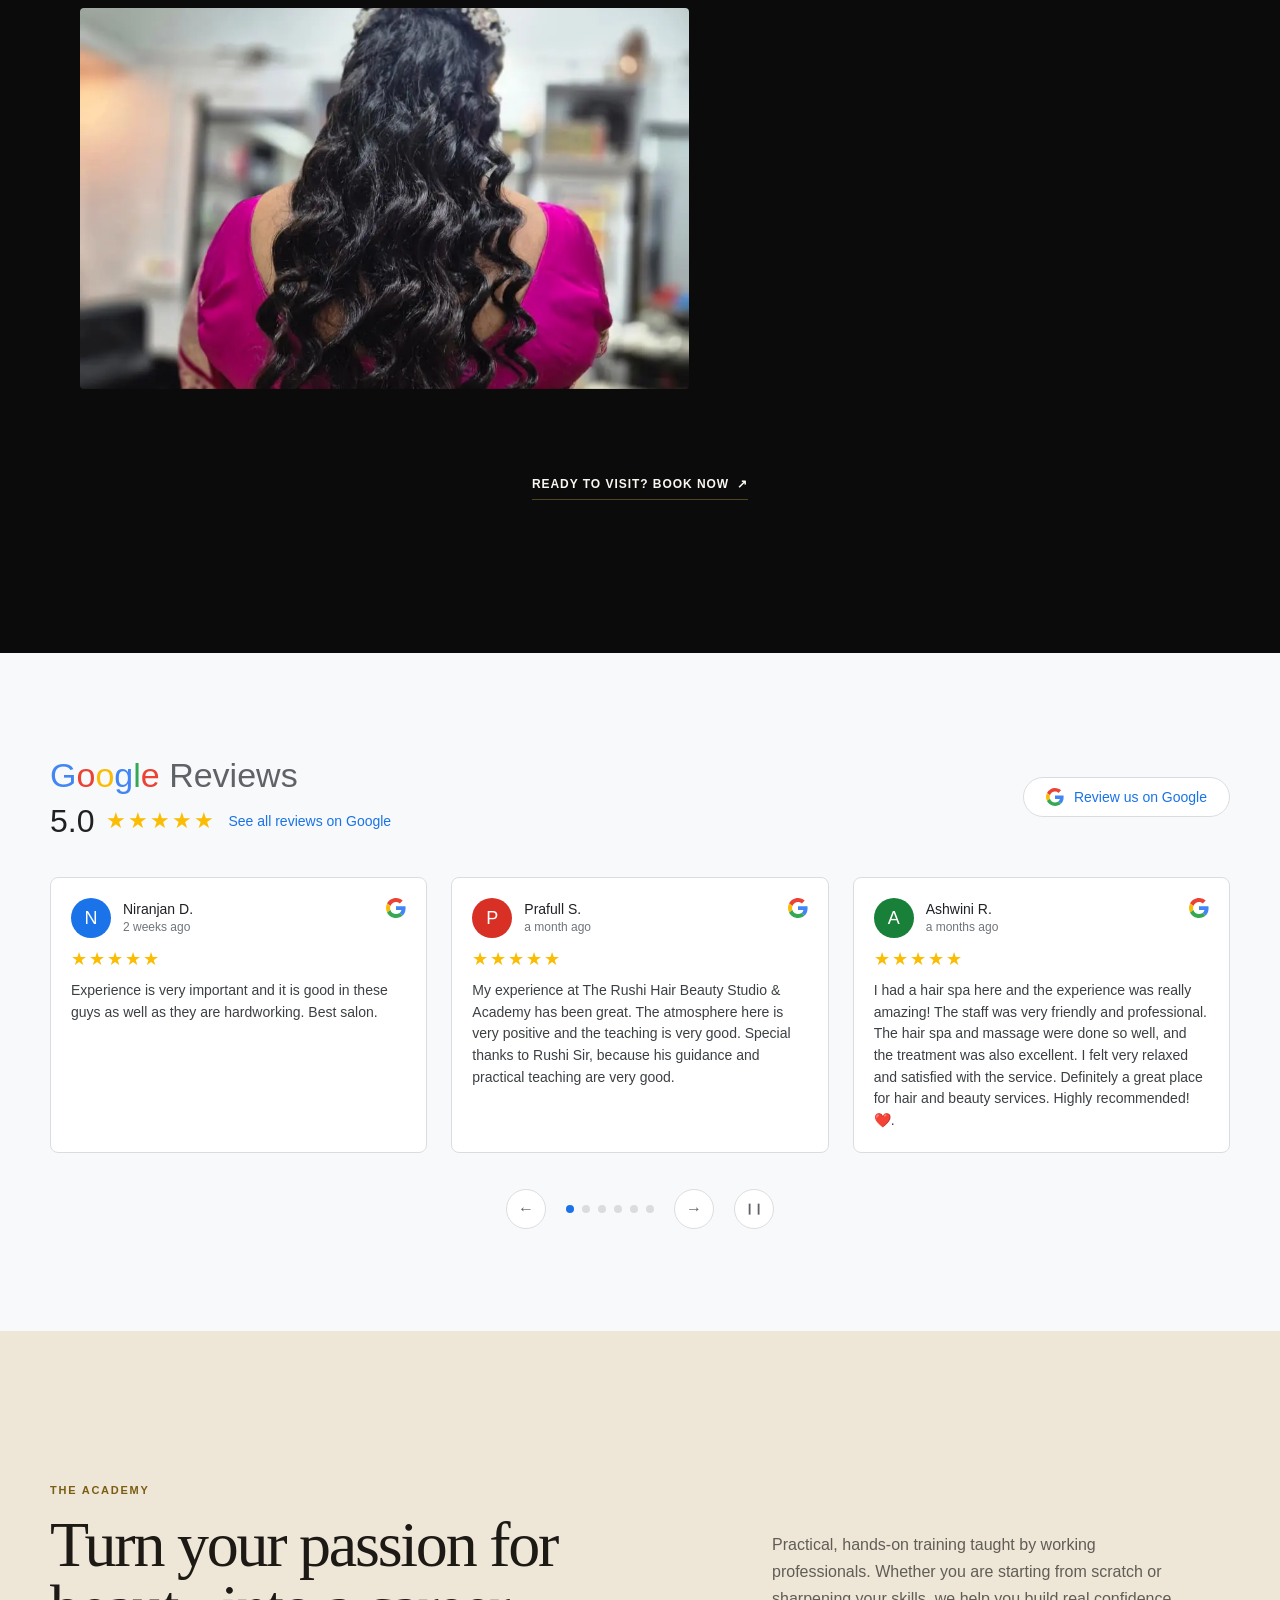
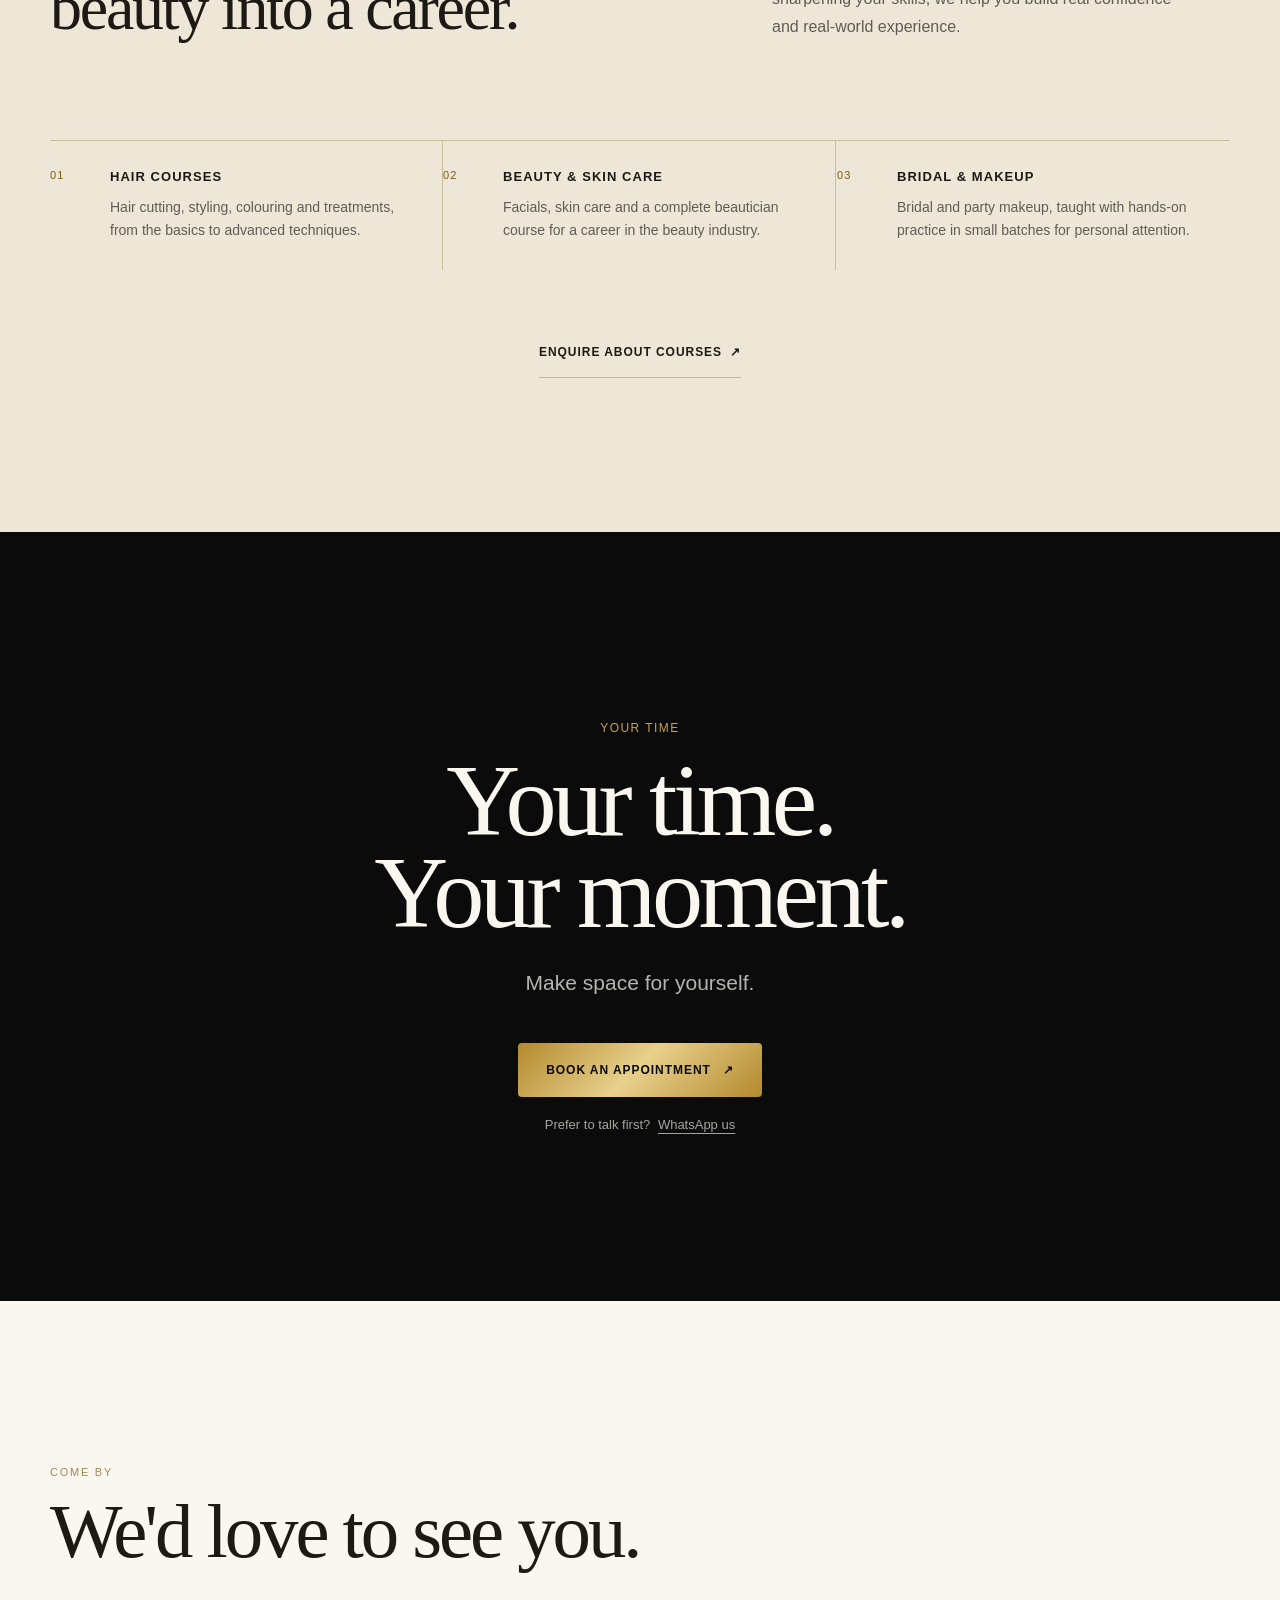
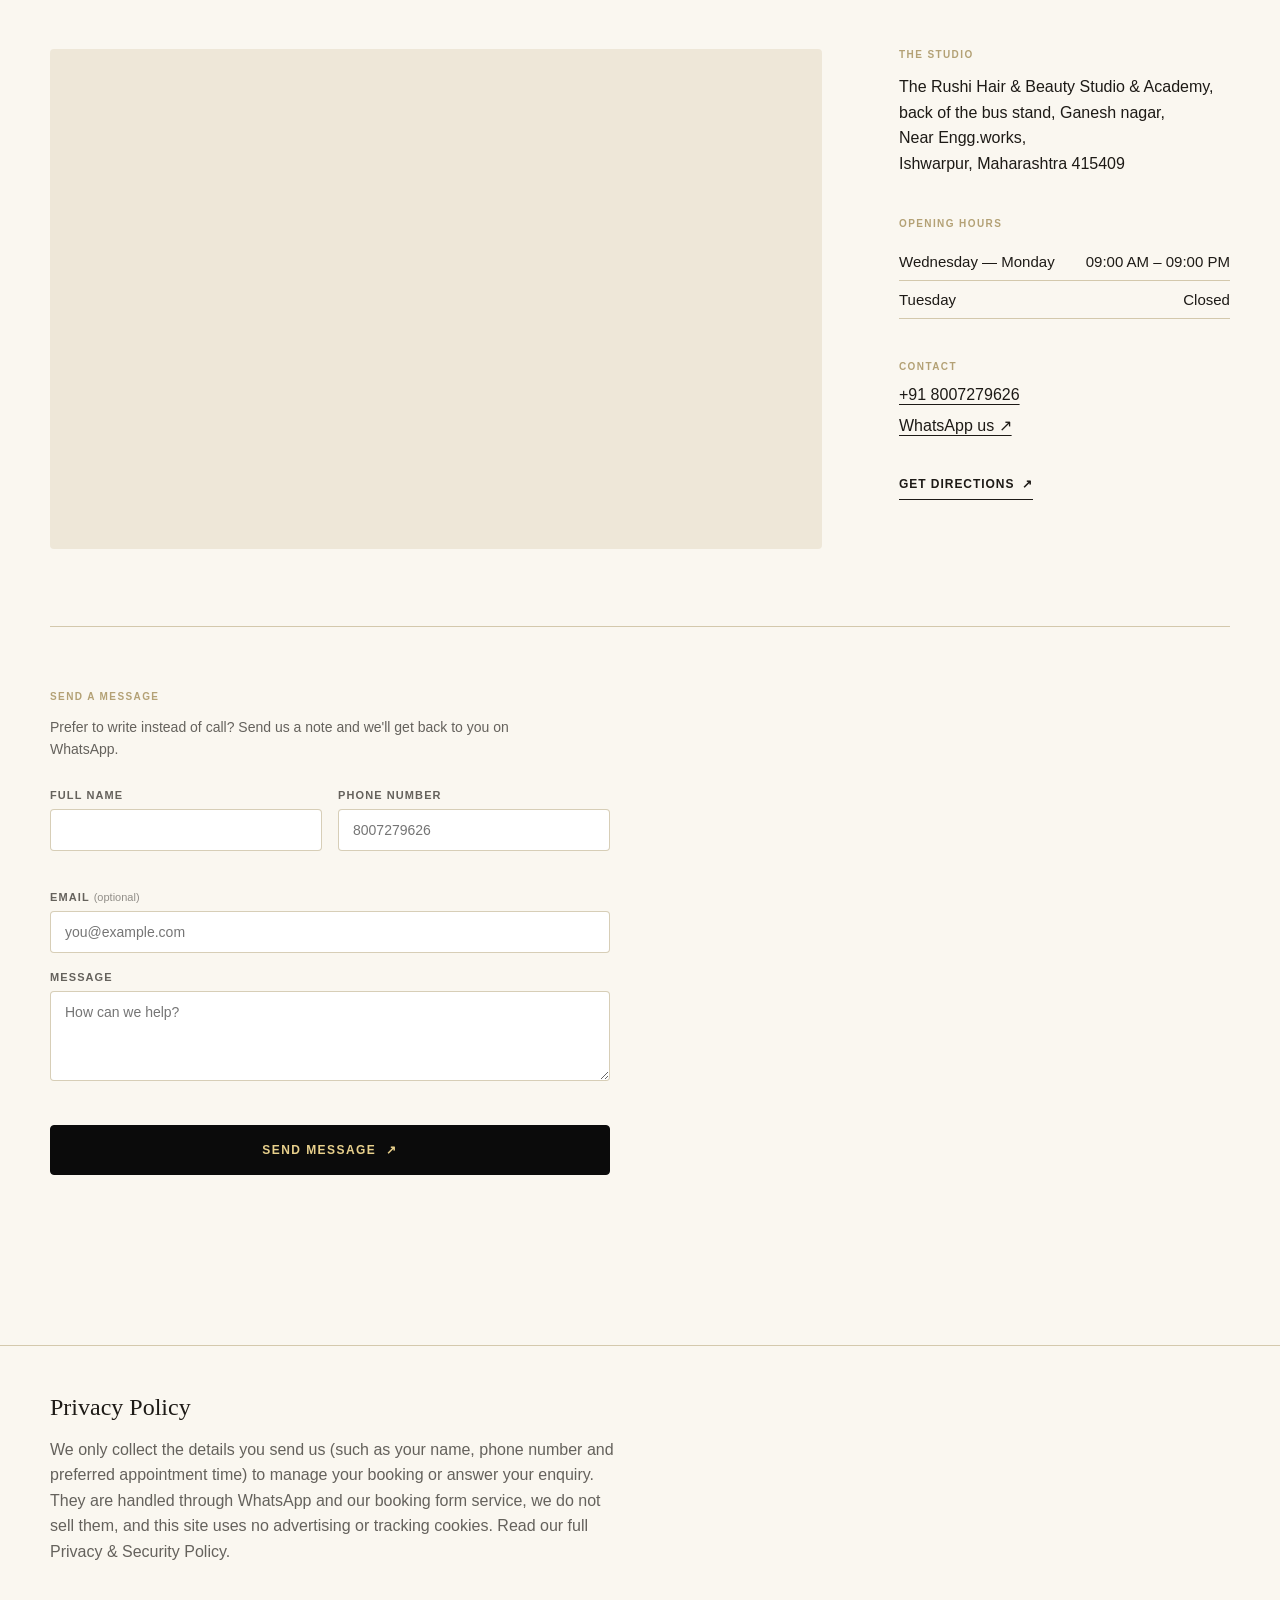
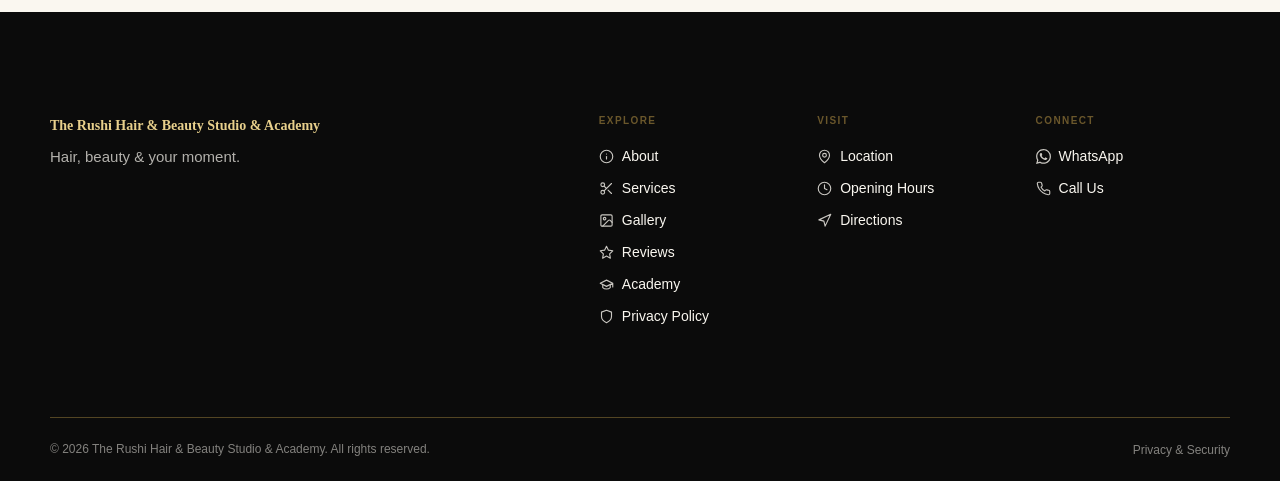
==== commit 19f95e53: "add footer icons" ====
--- a/index.html
+++ b/index.html
@@ -1081,26 +1081,59 @@
                 <nav class="site-footer__nav" aria-label="Footer navigation">
                     <div class="site-footer__nav-group">
                         <p class="site-footer__label">EXPLORE</p>
-                        <a href="#about">About</a>
-                        <a href="#services">Services</a>
-                        <a href="#gallery">Gallery</a>
-                        <a href="#testimonials">Reviews</a>
-                        <a href="#academy">Academy</a>
-                        <a href="#privacy">Privacy Policy</a>
+                        <a href="#about">
+                            <svg class="site-footer__icon" width="16" height="16" viewBox="0 0 24 24" fill="none" stroke="currentColor" stroke-width="1.8" stroke-linecap="round" stroke-linejoin="round" aria-hidden="true"><circle cx="12" cy="12" r="10"/><path d="M12 16v-4"/><path d="M12 8h.01"/></svg>
+                            <span>About</span>
+                        </a>
+                        <a href="#services">
+                            <svg class="site-footer__icon" width="16" height="16" viewBox="0 0 24 24" fill="none" stroke="currentColor" stroke-width="1.8" stroke-linecap="round" stroke-linejoin="round" aria-hidden="true"><circle cx="6" cy="6" r="3"/><circle cx="6" cy="18" r="3"/><line x1="20" y1="4" x2="8.12" y2="15.88"/><line x1="14.47" y1="14.48" x2="20" y2="20"/><line x1="8.12" y1="8.12" x2="12" y2="12"/></svg>
+                            <span>Services</span>
+                        </a>
+                        <a href="#gallery">
+                            <svg class="site-footer__icon" width="16" height="16" viewBox="0 0 24 24" fill="none" stroke="currentColor" stroke-width="1.8" stroke-linecap="round" stroke-linejoin="round" aria-hidden="true"><rect width="18" height="18" x="3" y="3" rx="2" ry="2"/><circle cx="9" cy="9" r="2"/><path d="m21 15-3.086-3.086a2 2 0 0 0-2.828 0L6 21"/></svg>
+                            <span>Gallery</span>
+                        </a>
+                        <a href="#testimonials">
+                            <svg class="site-footer__icon" width="16" height="16" viewBox="0 0 24 24" fill="none" stroke="currentColor" stroke-width="1.8" stroke-linecap="round" stroke-linejoin="round" aria-hidden="true"><polygon points="12 2 15.09 8.26 22 9.27 17 14.14 18.18 21.02 12 17.77 5.82 21.02 7 14.14 2 9.27 8.91 8.26 12 2"/></svg>
+                            <span>Reviews</span>
+                        </a>
+                        <a href="#academy">
+                            <svg class="site-footer__icon" width="16" height="16" viewBox="0 0 24 24" fill="none" stroke="currentColor" stroke-width="1.8" stroke-linecap="round" stroke-linejoin="round" aria-hidden="true"><path d="M22 10v6M2 10l10-5 10 5-10 5z"/><path d="M6 12v5c3 3 9 3 12 0v-5"/></svg>
+                            <span>Academy</span>
+                        </a>
+                        <a href="#privacy">
+                            <svg class="site-footer__icon" width="16" height="16" viewBox="0 0 24 24" fill="none" stroke="currentColor" stroke-width="1.8" stroke-linecap="round" stroke-linejoin="round" aria-hidden="true"><path d="M12 22s8-4 8-10V5l-8-3-8 3v7c0 6 8 10 8 10z"/></svg>
+                            <span>Privacy Policy</span>
+                        </a>
                     </div>
 
                     <div class="site-footer__nav-group">
                         <p class="site-footer__label">VISIT</p>
-                        <a href="#contact">Location</a>
-                        <a href="#contact">Opening Hours</a>
-                        <a href="#contact">Directions</a>
+                        <a href="#contact">
+                            <svg class="site-footer__icon" width="16" height="16" viewBox="0 0 24 24" fill="none" stroke="currentColor" stroke-width="1.8" stroke-linecap="round" stroke-linejoin="round" aria-hidden="true"><path d="M20 10c0 6-8 12-8 12s-8-6-8-12a8 8 0 0 1 16 0Z"/><circle cx="12" cy="10" r="3"/></svg>
+                            <span>Location</span>
+                        </a>
+                        <a href="#contact">
+                            <svg class="site-footer__icon" width="16" height="16" viewBox="0 0 24 24" fill="none" stroke="currentColor" stroke-width="1.8" stroke-linecap="round" stroke-linejoin="round" aria-hidden="true"><circle cx="12" cy="12" r="10"/><polyline points="12 6 12 12 16 14"/></svg>
+                            <span>Opening Hours</span>
+                        </a>
+                        <a href="#contact">
+                            <svg class="site-footer__icon" width="16" height="16" viewBox="0 0 24 24" fill="none" stroke="currentColor" stroke-width="1.8" stroke-linecap="round" stroke-linejoin="round" aria-hidden="true"><polygon points="3 11 22 2 13 21 11 13 3 11"/></svg>
+                            <span>Directions</span>
+                        </a>
 
                     </div>
 
                     <div class="site-footer__nav-group">
                         <p class="site-footer__label">CONNECT</p>
-                        <a href="https://wa.me/918007279626" target="_blank" rel="noopener noreferrer">WhatsApp</a>
-                        <a href="tel:+918007279626">Call Us</a>
+                        <a href="https://wa.me/918007279626" target="_blank" rel="noopener noreferrer">
+                            <svg class="site-footer__icon" width="16" height="16" viewBox="0 0 24 24" fill="currentColor" aria-hidden="true"><path d="M17.472 14.382c-.297-.149-1.758-.867-2.03-.967-.273-.099-.471-.148-.67.15-.197.297-.767.966-.94 1.164-.173.199-.347.223-.644.075-.297-.15-1.255-.463-2.39-1.475-.883-.788-1.48-1.761-1.653-2.059-.173-.297-.018-.458.13-.606.134-.133.298-.347.446-.52.149-.174.198-.298.298-.497.099-.198.05-.371-.025-.52-.075-.149-.669-1.612-.916-2.207-.242-.579-.487-.5-.669-.51-.173-.008-.371-.01-.57-.01-.198 0-.52.074-.792.372-.272.297-1.04 1.016-1.04 2.479 0 1.462 1.065 2.875 1.213 3.074.149.198 2.096 3.2 5.077 4.487.709.306 1.262.489 1.694.625.712.227 1.36.195 1.871.118.571-.085 1.758-.719 2.006-1.413.248-.694.248-1.289.173-1.413-.074-.124-.272-.198-.57-.347m-5.421 7.403h-.004a9.87 9.87 0 01-5.031-1.378l-.361-.214-3.741.982.998-3.648-.235-.374a9.86 9.86 0 01-1.51-5.26c.001-5.45 4.436-9.884 9.888-9.884 2.64 0 5.122 1.03 6.988 2.898a9.825 9.825 0 012.893 6.994c-.003 5.45-4.437 9.884-9.885 9.884m8.413-18.297A11.815 11.815 0 0012.05 0C5.495 0 .16 5.335.157 11.892c0 2.096.547 4.142 1.588 5.945L.057 24l6.305-1.654a11.882 11.882 0 005.683 1.448h.005c6.554 0 11.89-5.335 11.893-11.893a11.821 11.821 0 00-3.48-8.413z"/></svg>
+                            <span>WhatsApp</span>
+                        </a>
+                        <a href="tel:+918007279626">
+                            <svg class="site-footer__icon" width="16" height="16" viewBox="0 0 24 24" fill="none" stroke="currentColor" stroke-width="1.8" stroke-linecap="round" stroke-linejoin="round" aria-hidden="true"><path d="M22 16.92v3a2 2 0 0 1-2.18 2 19.79 19.79 0 0 1-8.63-3.07 19.5 19.5 0 0 1-6-6 19.79 19.79 0 0 1-3.07-8.67A2 2 0 0 1 4.11 2h3a2 2 0 0 1 2 1.72 12.84 12.84 0 0 0 .7 2.81 2 2 0 0 1-.45 2.11L8.09 9.91a16 16 0 0 0 6 6l1.27-1.27a2 2 0 0 1 2.11-.45 12.84 12.84 0 0 0 2.81.7A2 2 0 0 1 22 16.92z"/></svg>
+                            <span>Call Us</span>
+                        </a>
                     </div>
                 </nav>
             </div>
--- a/styles.css
+++ b/styles.css
@@ -2240,6 +2240,25 @@
     transition: opacity 180ms ease;
 }
 
+.site-footer__nav a {
+    display: inline-flex;
+    align-items: center;
+    gap: 8px;
+}
+
+.site-footer__icon {
+    width: 15px;
+    height: 15px;
+    flex-shrink: 0;
+    opacity: 0.8;
+    transition: transform 180ms ease, opacity 180ms ease;
+}
+
+.site-footer__nav a:hover .site-footer__icon {
+    opacity: 1;
+    transform: translateX(2px);
+}
+
 .site-footer a:hover {
     opacity: 0.6;
 }
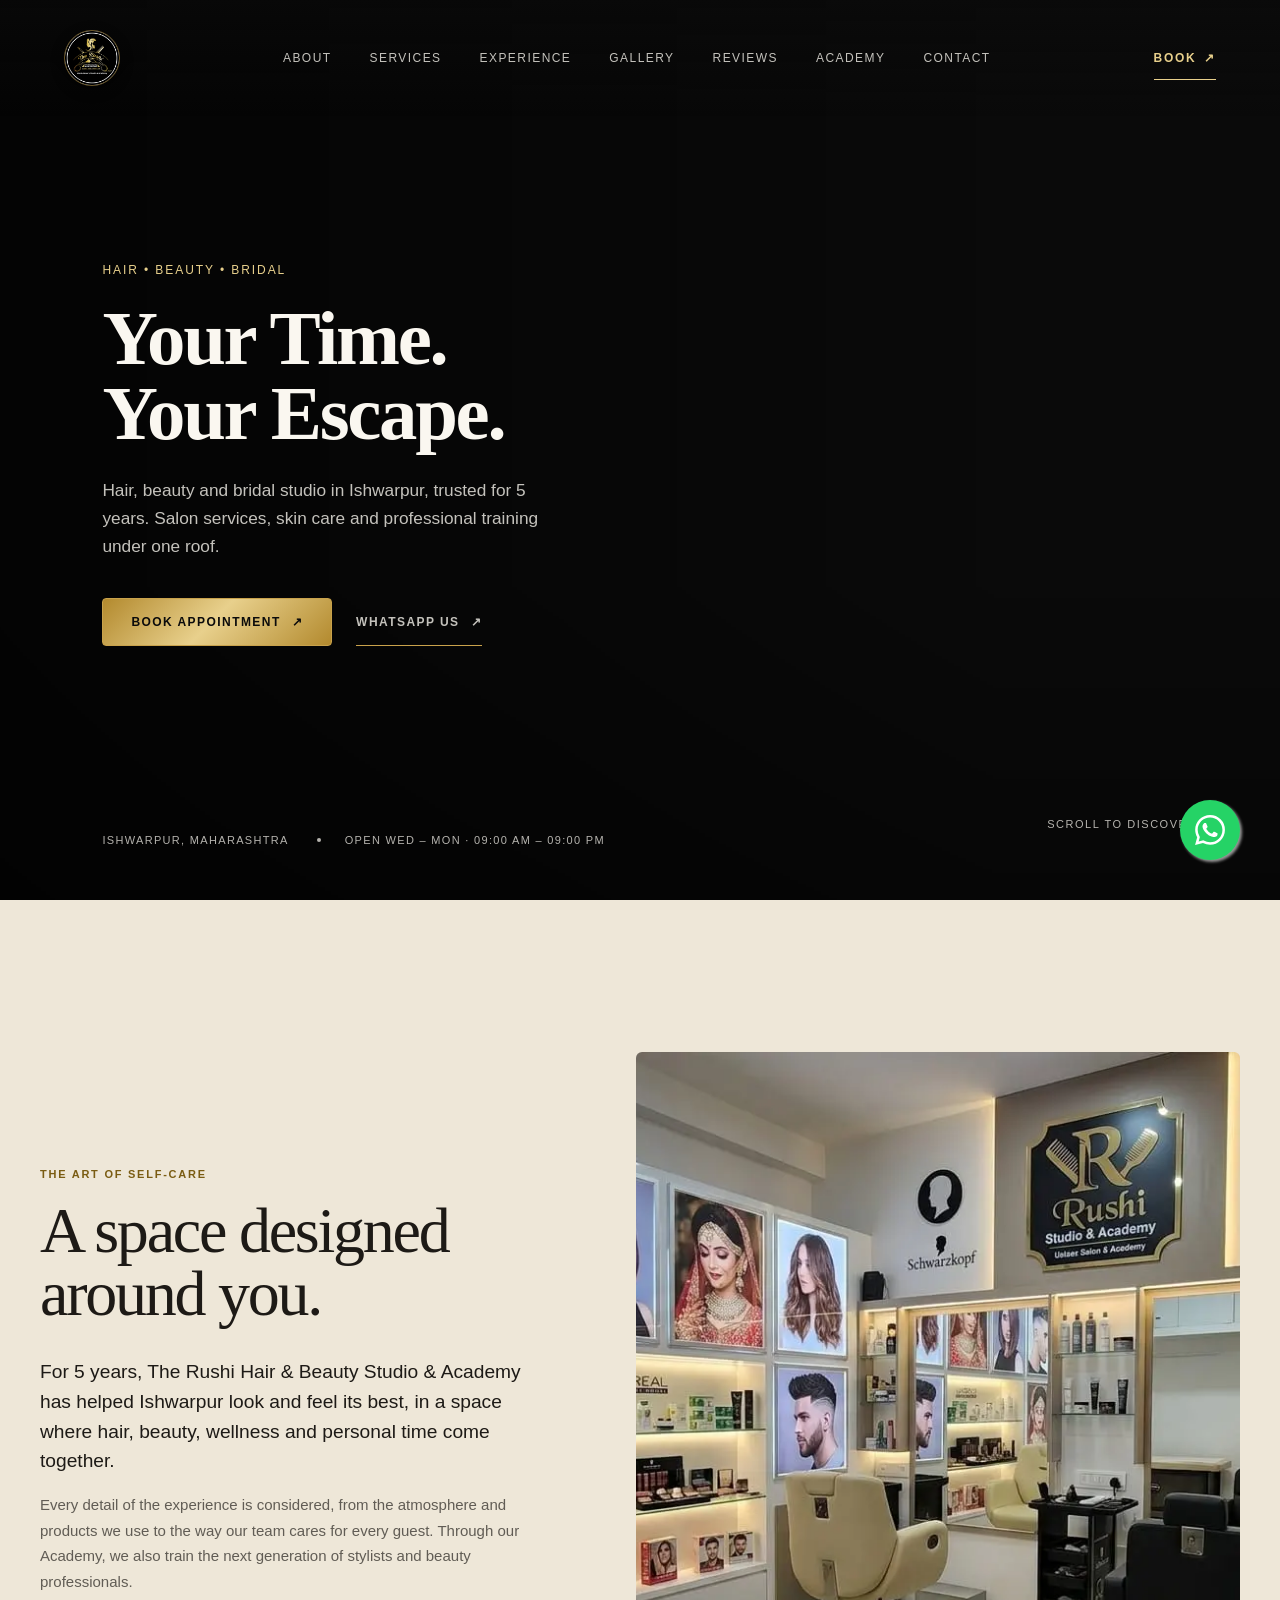
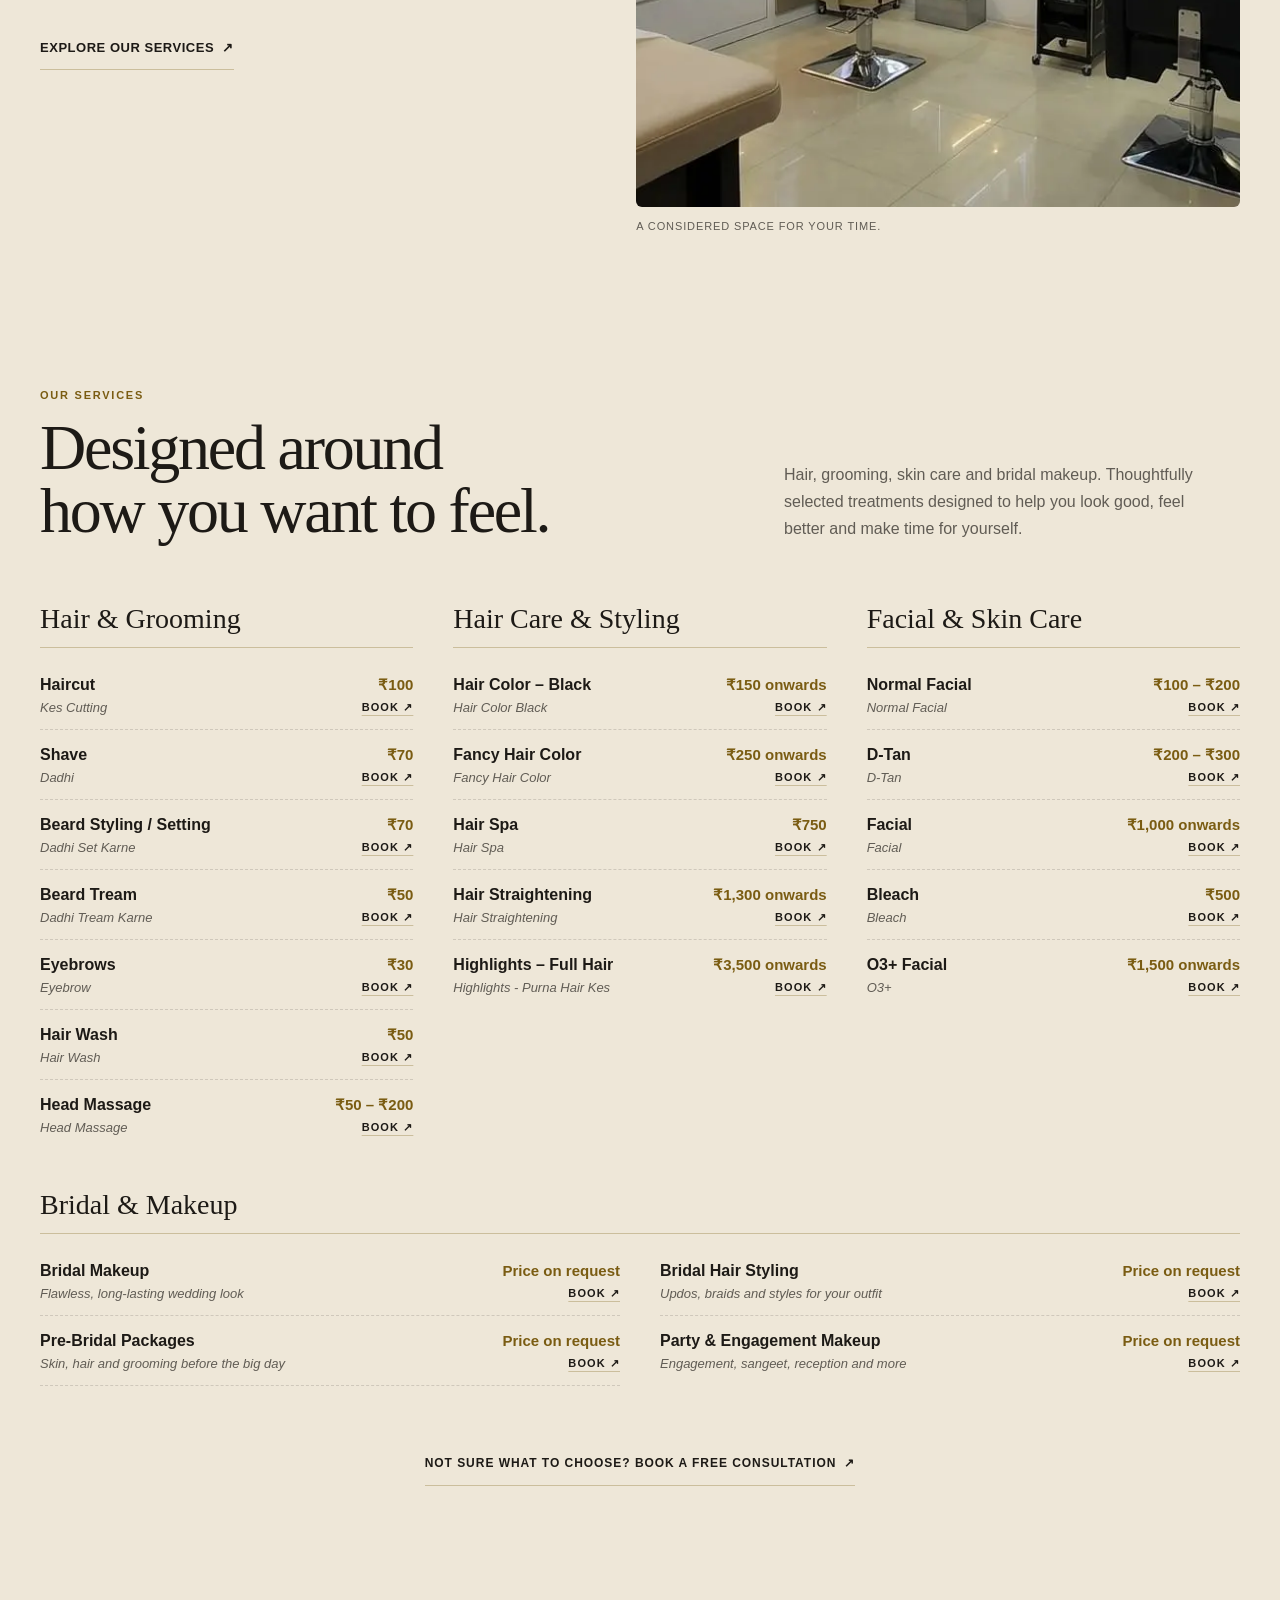
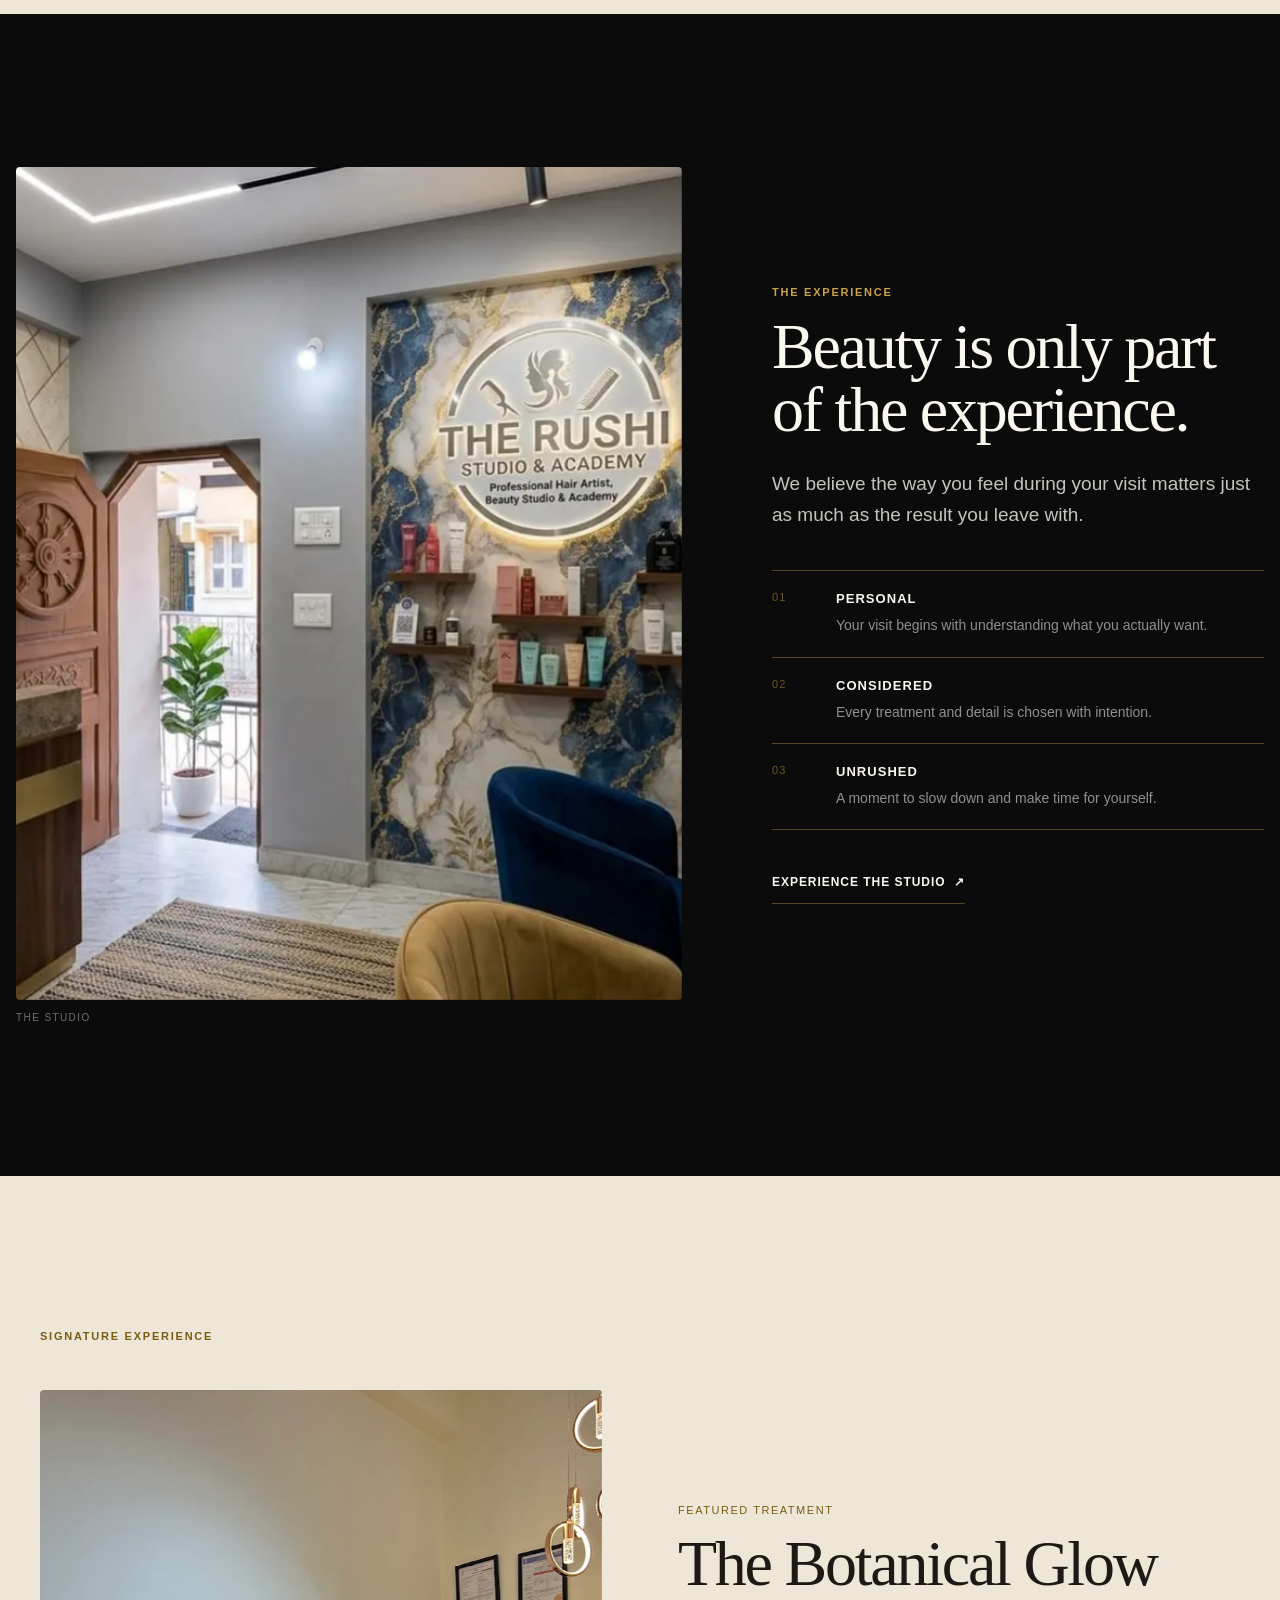
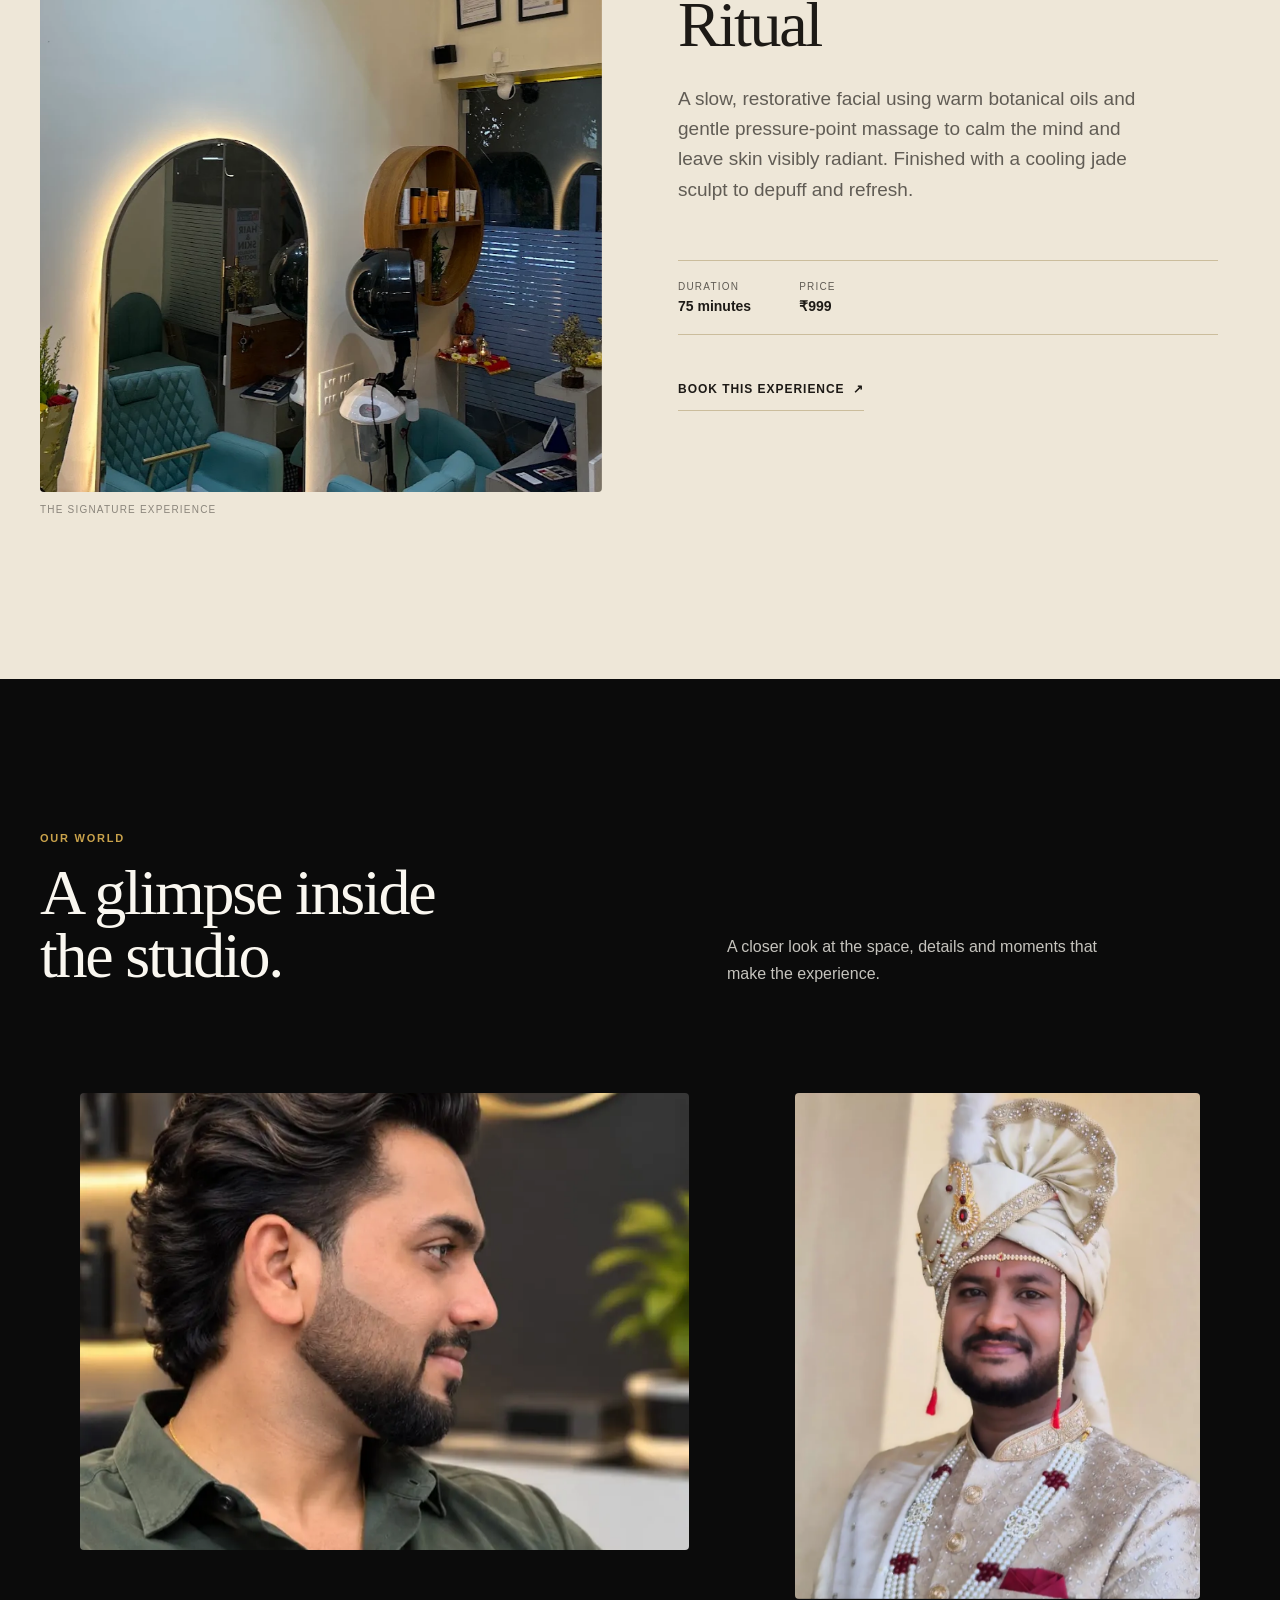
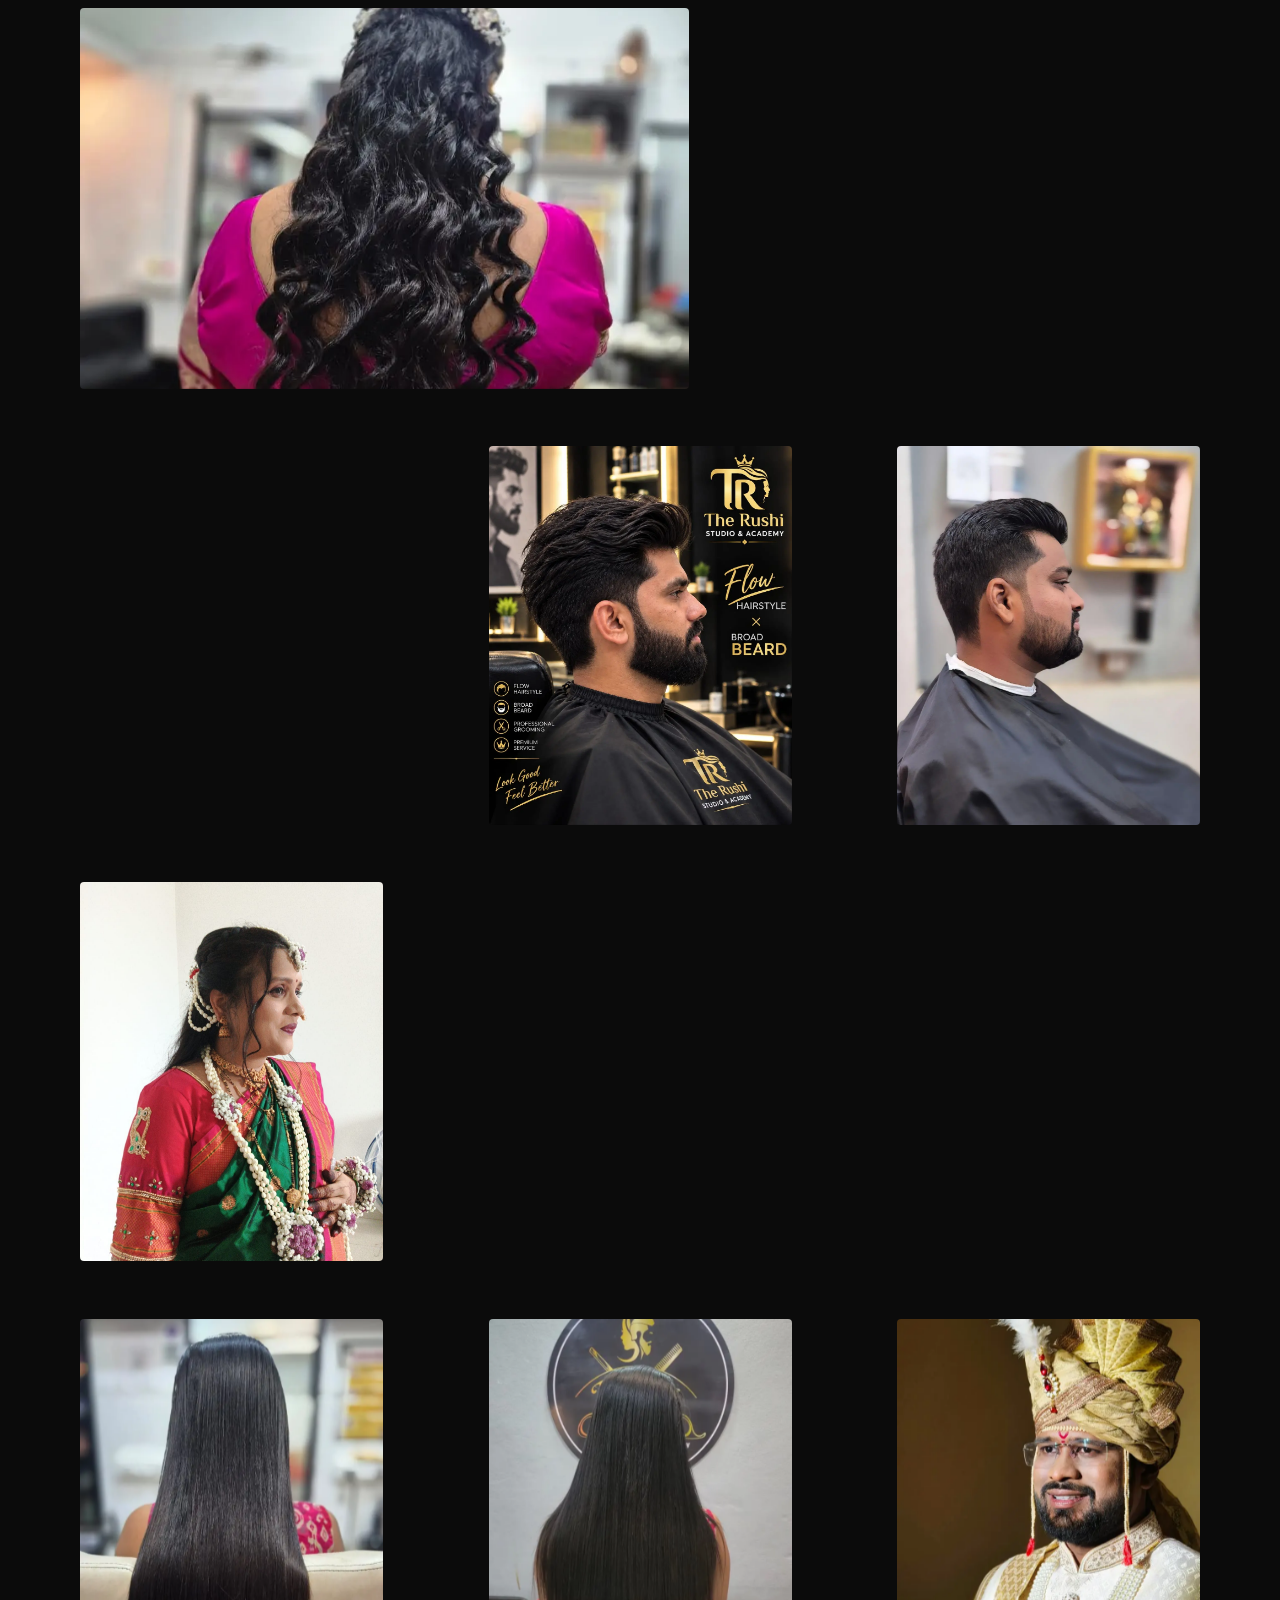
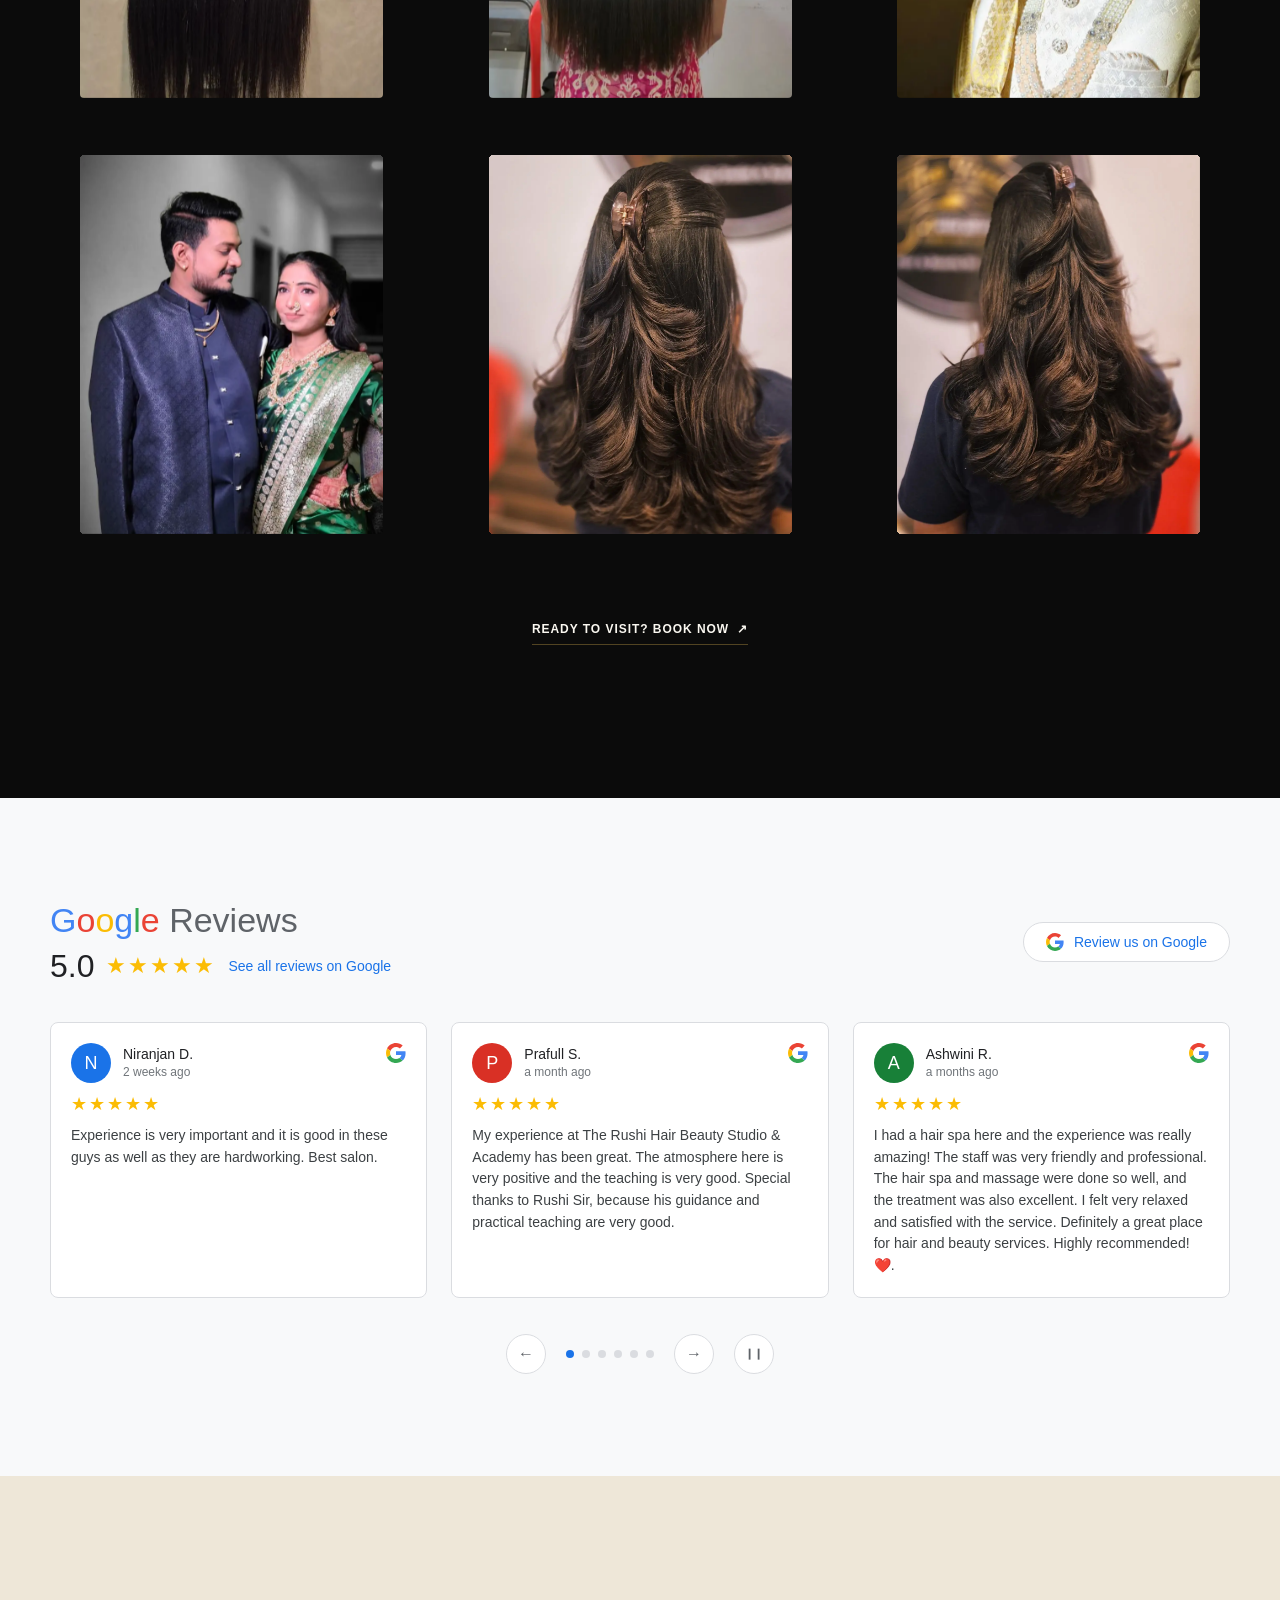
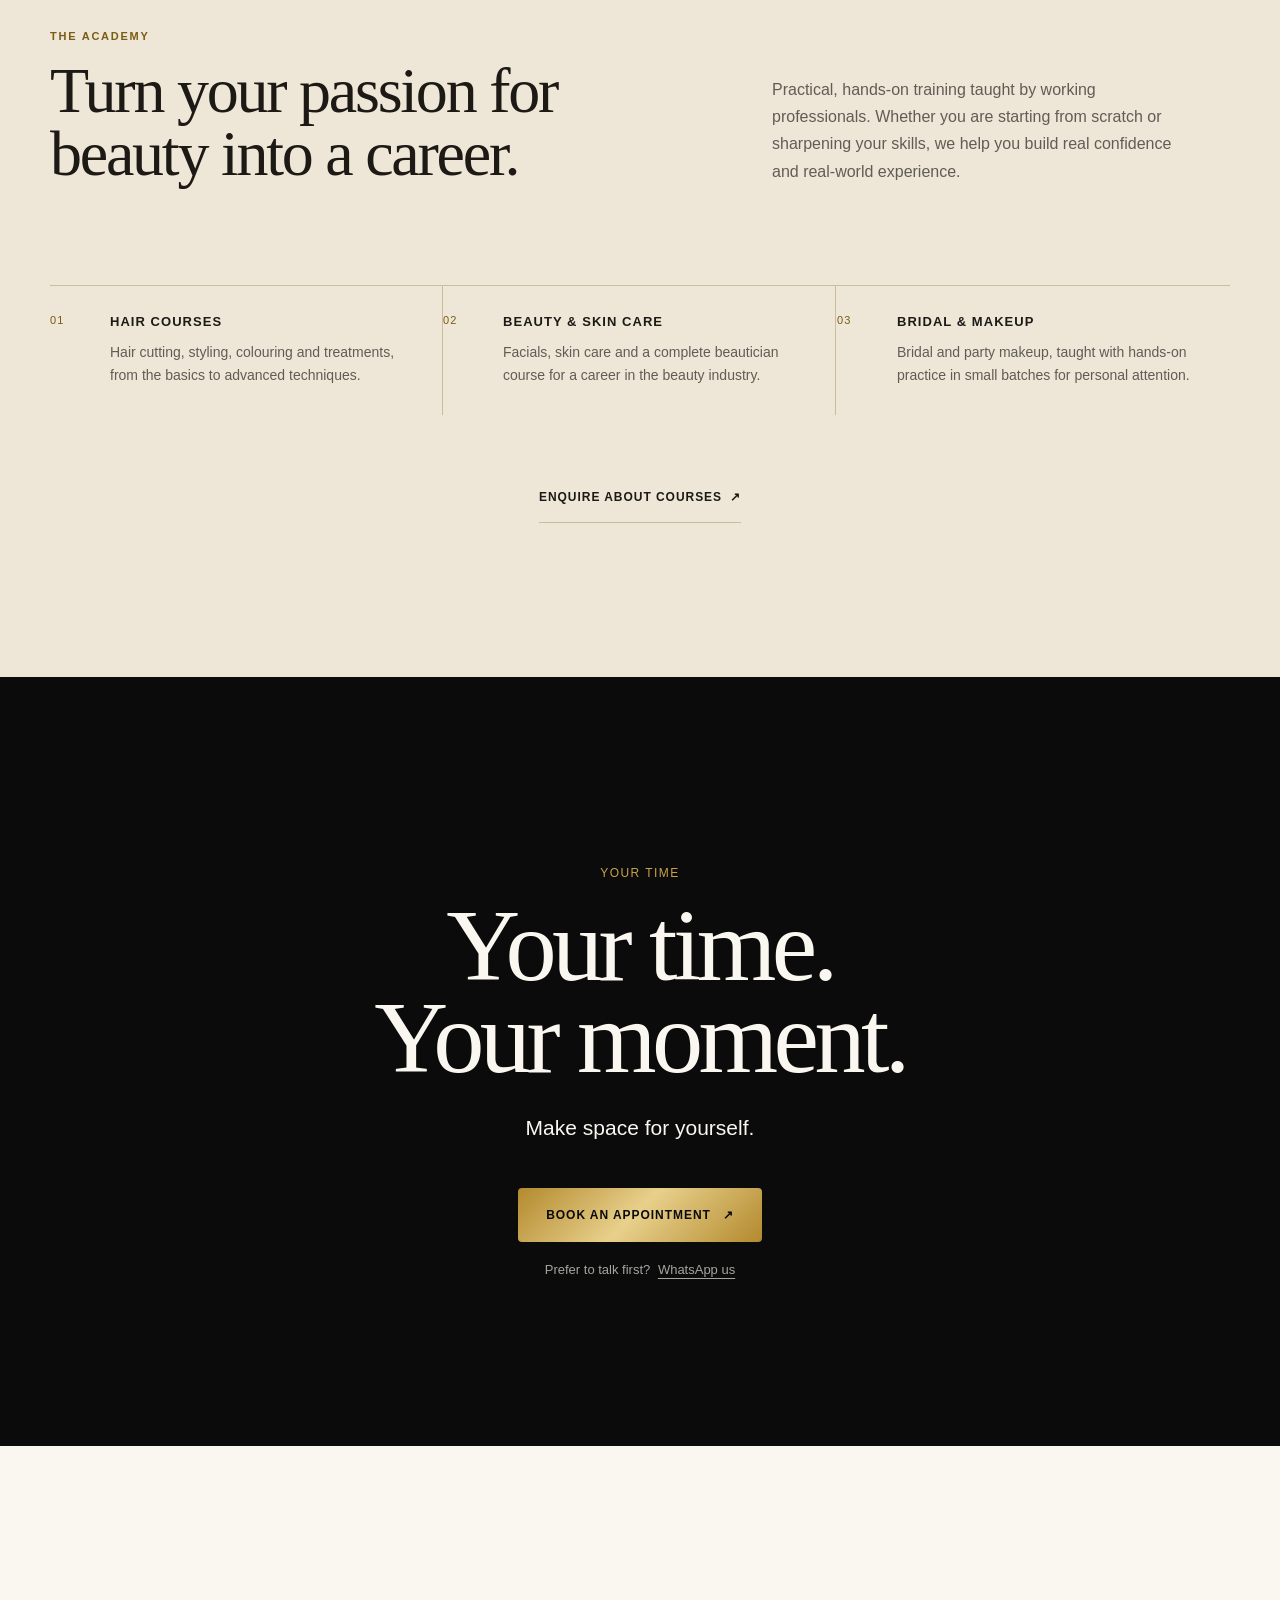
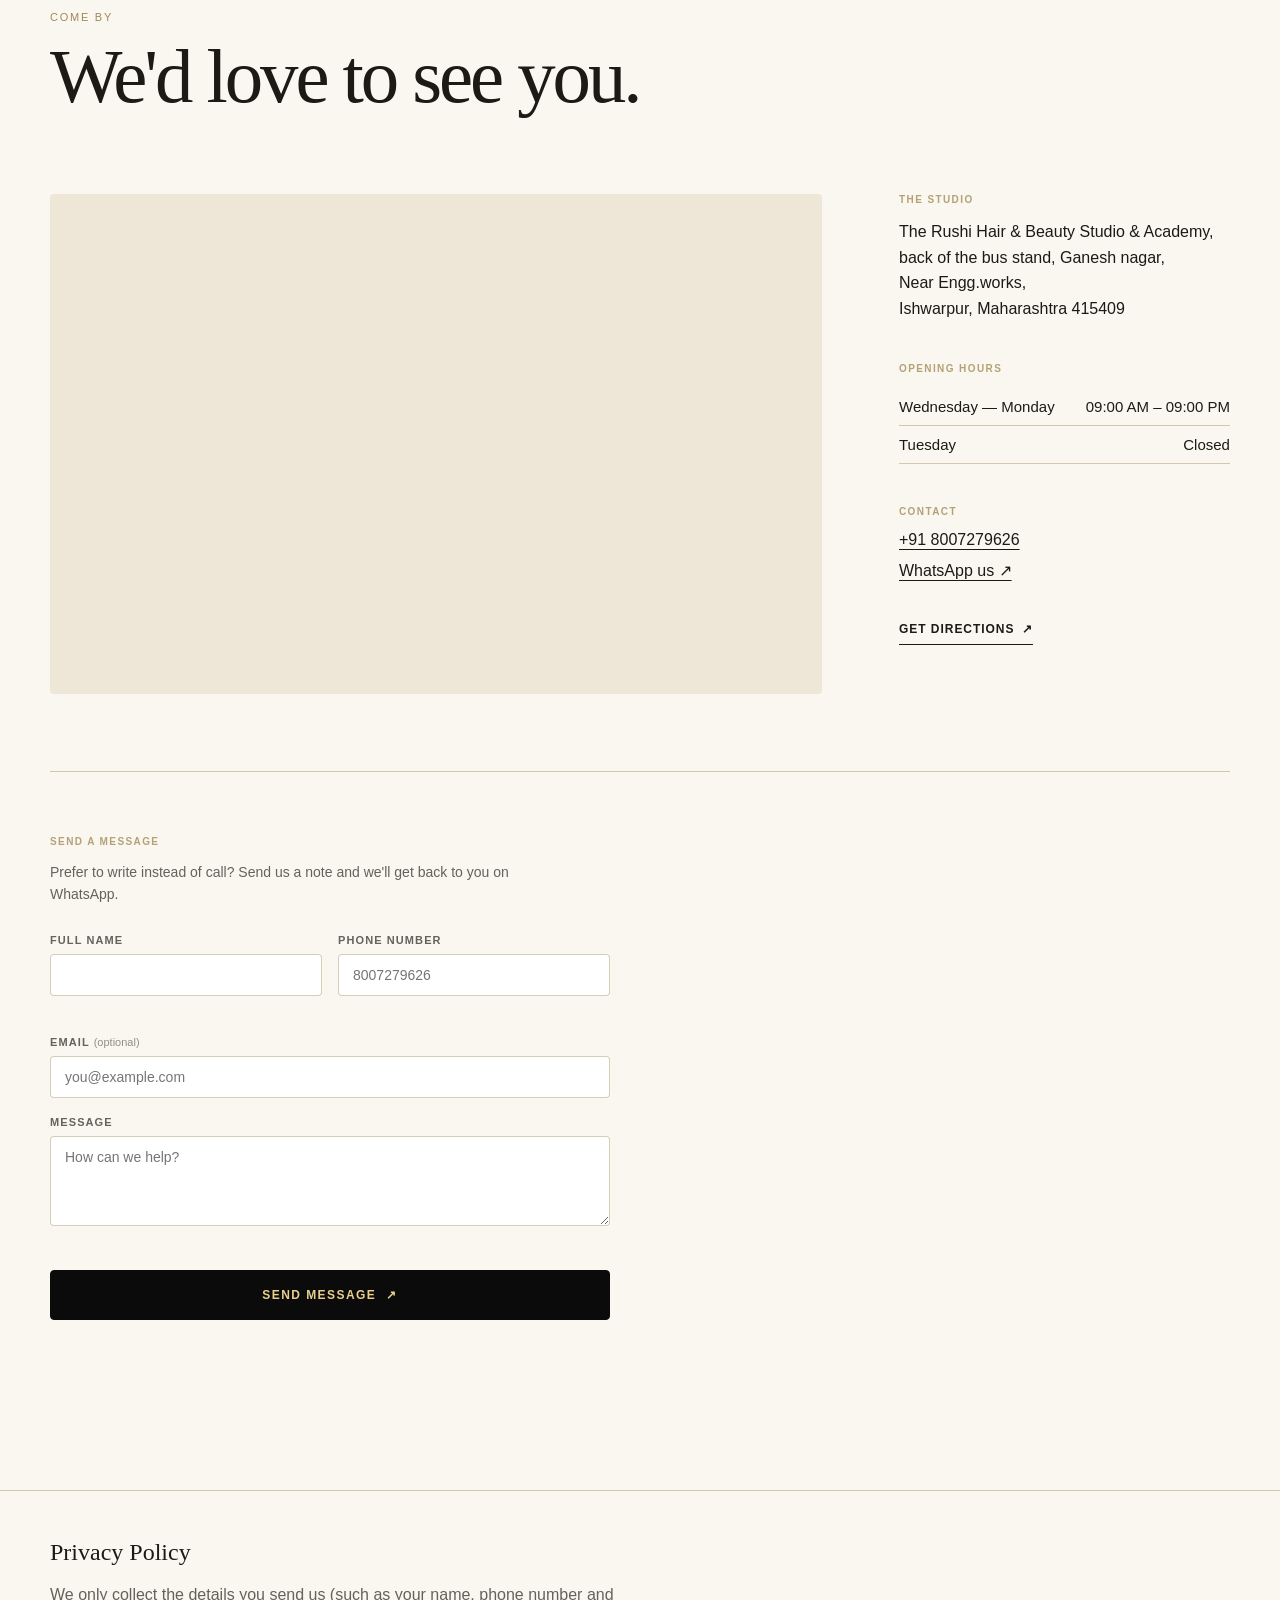
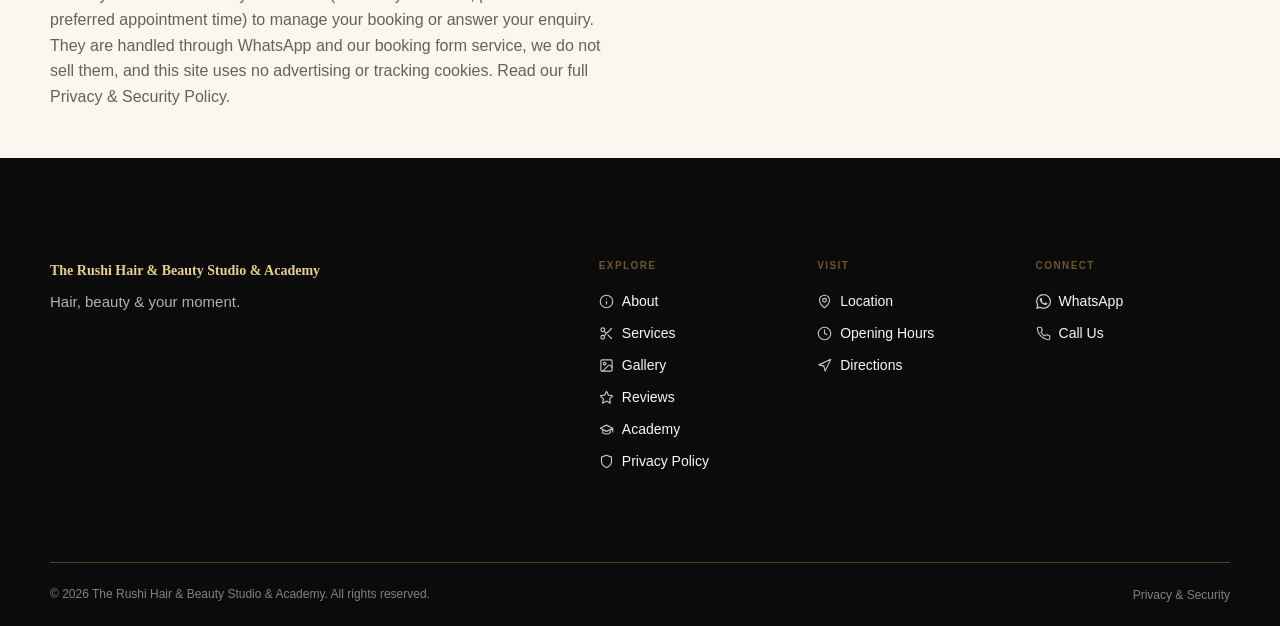
==== commit 019396a5: "add new  gallery   assets" ====
--- a/index.html
+++ b/index.html
@@ -606,6 +606,90 @@
                             alt="Relaxing facial and skincare treatment room featuring warm editorial ambient lighting"
                             loading="lazy" decoding="async" class="gallery__trigger" role="button" tabindex="0"
                             data-lightbox-index="2" aria-label="View larger image: facial treatment room">
+                    </figure>
+
+                    <figure class="gallery__item fade-reveal" role="listitem">
+                        <img src="assets/gallery/gallery4.webp"
+                            alt="Client hair styling and salon service"
+                            loading="lazy" decoding="async" class="gallery__trigger" role="button" tabindex="0"
+                            data-lightbox-index="3" aria-label="View larger image: hair styling service">
+                    </figure>
+
+                    <figure class="gallery__item fade-reveal" role="listitem">
+                        <img src="assets/gallery/gallery5.webp"
+                            alt="Precision haircare and styling session"
+                            loading="lazy" decoding="async" class="gallery__trigger" role="button" tabindex="0"
+                            data-lightbox-index="4" aria-label="View larger image: haircut and styling">
+                    </figure>
+
+                    <figure class="gallery__item fade-reveal" role="listitem">
+                        <img src="assets/gallery/gallery6.webp"
+                            alt="Salon beauty and hair transformation"
+                            loading="lazy" decoding="async" class="gallery__trigger" role="button" tabindex="0"
+                            data-lightbox-index="5" aria-label="View larger image: hair transformation">
+                    </figure>
+
+                    <figure class="gallery__item fade-reveal" role="listitem">
+                        <img src="assets/gallery/gallery7.jpg"
+                            alt="Bridal makeup and luxury beauty look"
+                            loading="lazy" decoding="async" class="gallery__trigger" role="button" tabindex="0"
+                            data-lightbox-index="6" aria-label="View larger image: bridal makeup">
+                    </figure>
+
+                    <figure class="gallery__item fade-reveal" role="listitem">
+                        <img src="assets/gallery/gallery8.webp"
+                            alt="Expert hair color and styling finish"
+                            loading="lazy" decoding="async" class="gallery__trigger" role="button" tabindex="0"
+                            data-lightbox-index="7" aria-label="View larger image: hair color">
+                    </figure>
+
+                    <figure class="gallery__item fade-reveal" role="listitem">
+                        <img src="assets/gallery/gallery9.webp"
+                            alt="Studio aesthetic styling stations and mirrors"
+                            loading="lazy" decoding="async" class="gallery__trigger" role="button" tabindex="0"
+                            data-lightbox-index="8" aria-label="View larger image: studio stations">
+                    </figure>
+
+                    <figure class="gallery__item fade-reveal" role="listitem">
+                        <img src="assets/gallery/gallery10.webp"
+                            alt="Professional salon hair and beauty treatment"
+                            loading="lazy" decoding="async" class="gallery__trigger" role="button" tabindex="0"
+                            data-lightbox-index="9" aria-label="View larger image: salon treatment">
+                    </figure>
+
+                    <figure class="gallery__item fade-reveal" role="listitem">
+                        <img src="assets/gallery/gallery11.webp"
+                            alt="Elegant hair makeover and blowout finish"
+                            loading="lazy" decoding="async" class="gallery__trigger" role="button" tabindex="0"
+                            data-lightbox-index="10" aria-label="View larger image: blowout finish">
+                    </figure>
+
+                    <figure class="gallery__item fade-reveal" role="listitem">
+                        <img src="assets/gallery/gallery12.webp"
+                            alt="Beauty academy practical training and styling"
+                            loading="lazy" decoding="async" class="gallery__trigger" role="button" tabindex="0"
+                            data-lightbox-index="11" aria-label="View larger image: academy training">
+                    </figure>
+
+                    <figure class="gallery__item fade-reveal" role="listitem">
+                        <img src="assets/gallery/gallery13.webp"
+                            alt="Personalized hair consultation and styling"
+                            loading="lazy" decoding="async" class="gallery__trigger" role="button" tabindex="0"
+                            data-lightbox-index="12" aria-label="View larger image: hair consultation">
+                    </figure>
+
+                    <figure class="gallery__item fade-reveal" role="listitem">
+                        <img src="assets/gallery/gallery14.webp"
+                            alt="Relaxing client salon experience and atmosphere"
+                            loading="lazy" decoding="async" class="gallery__trigger" role="button" tabindex="0"
+                            data-lightbox-index="13" aria-label="View larger image: client salon experience">
+                    </figure>
+
+                    <figure class="gallery__item fade-reveal" role="listitem">
+                        <img src="assets/gallery/gallery15.webp"
+                            alt="Bridal and special occasion glam styling"
+                            loading="lazy" decoding="async" class="gallery__trigger" role="button" tabindex="0"
+                            data-lightbox-index="14" aria-label="View larger image: bridal glam styling">
                     </figure>
                 </div>
 
--- a/styles.css
+++ b/styles.css
@@ -1515,6 +1515,8 @@
     position: relative;
     overflow: hidden;
     border-radius: 4px;
+    grid-column: span 4;
+    aspect-ratio: 4 / 5;
 }
 
 .gallery__item img {
@@ -1600,6 +1602,10 @@
         gap: 20px;
     }
 
+    .gallery__item {
+        grid-column: auto;
+    }
+
     .gallery__item--01 {
         grid-column: 1 / span 2;
         grid-row: auto;
@@ -1634,6 +1640,7 @@
         gap: 16px;
     }
 
+    .gallery__item,
     .gallery__item--01,
     .gallery__item--02,
     .gallery__item--03 {
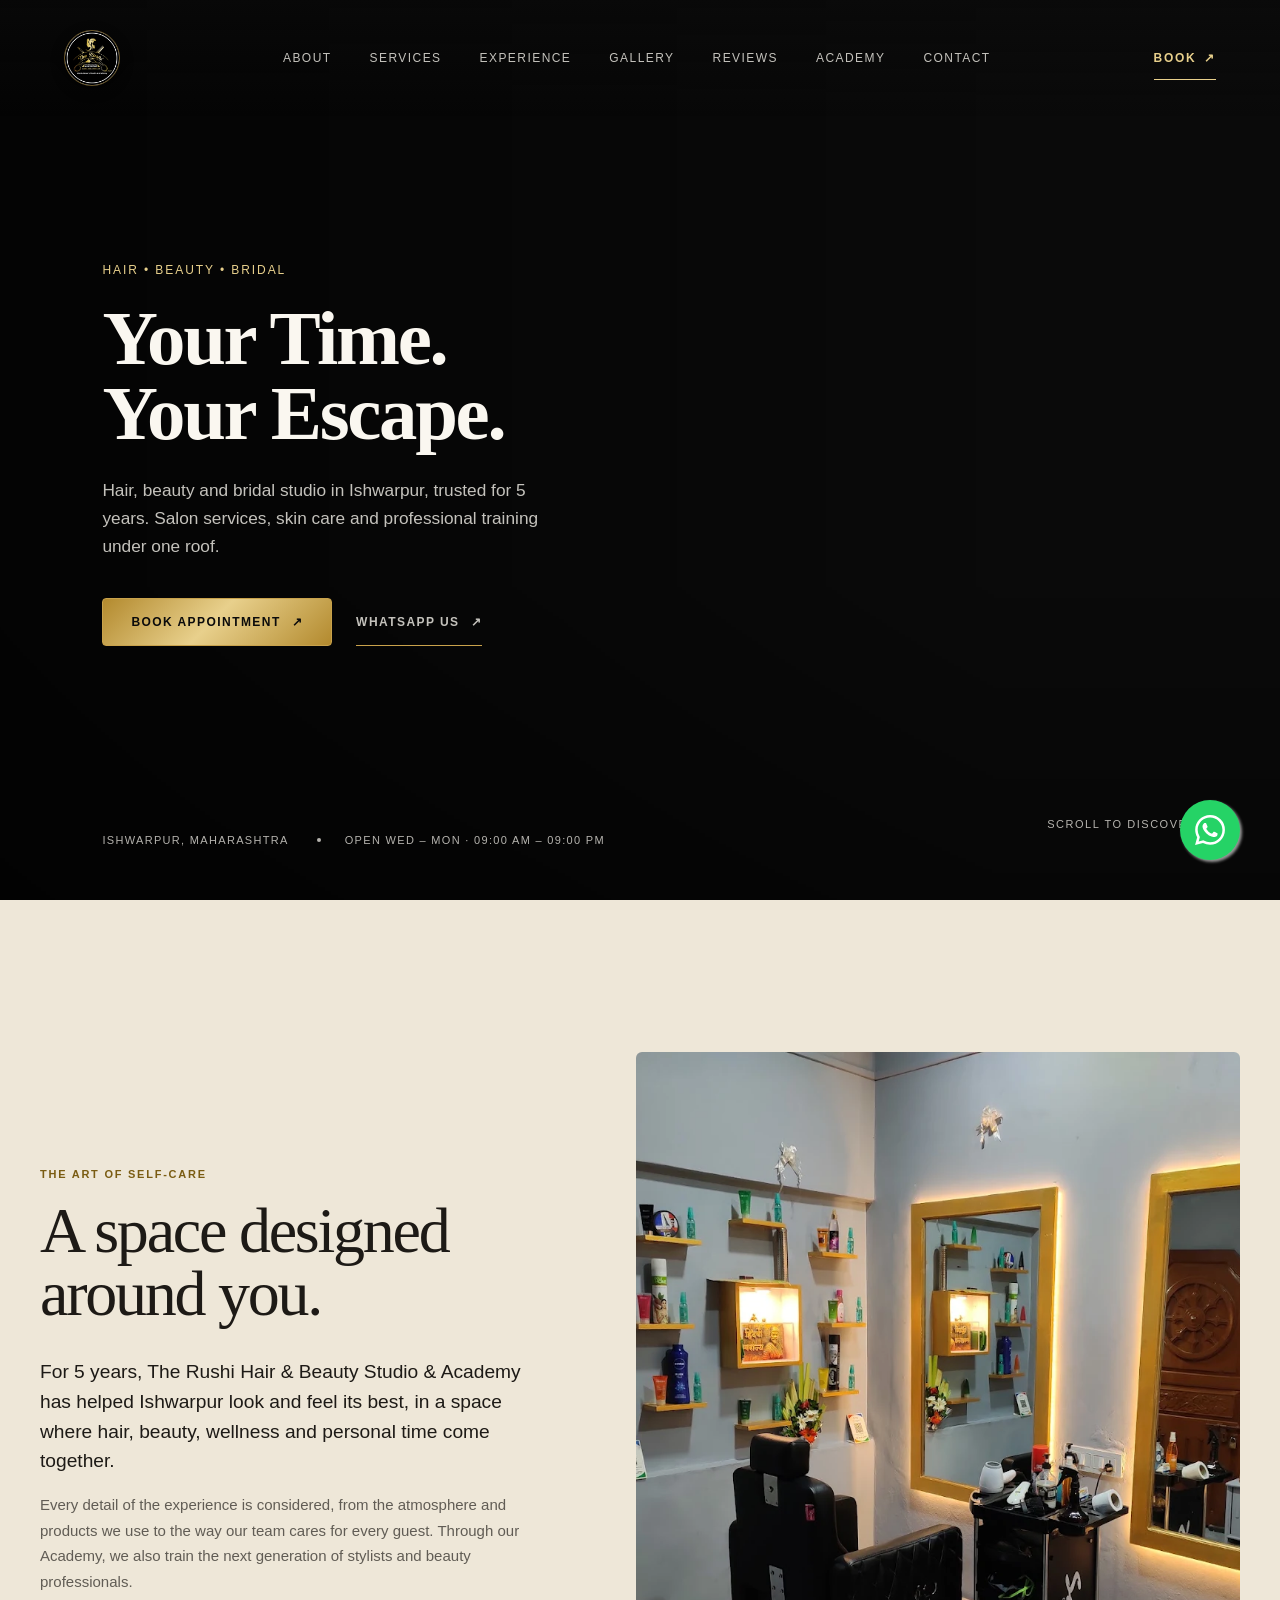
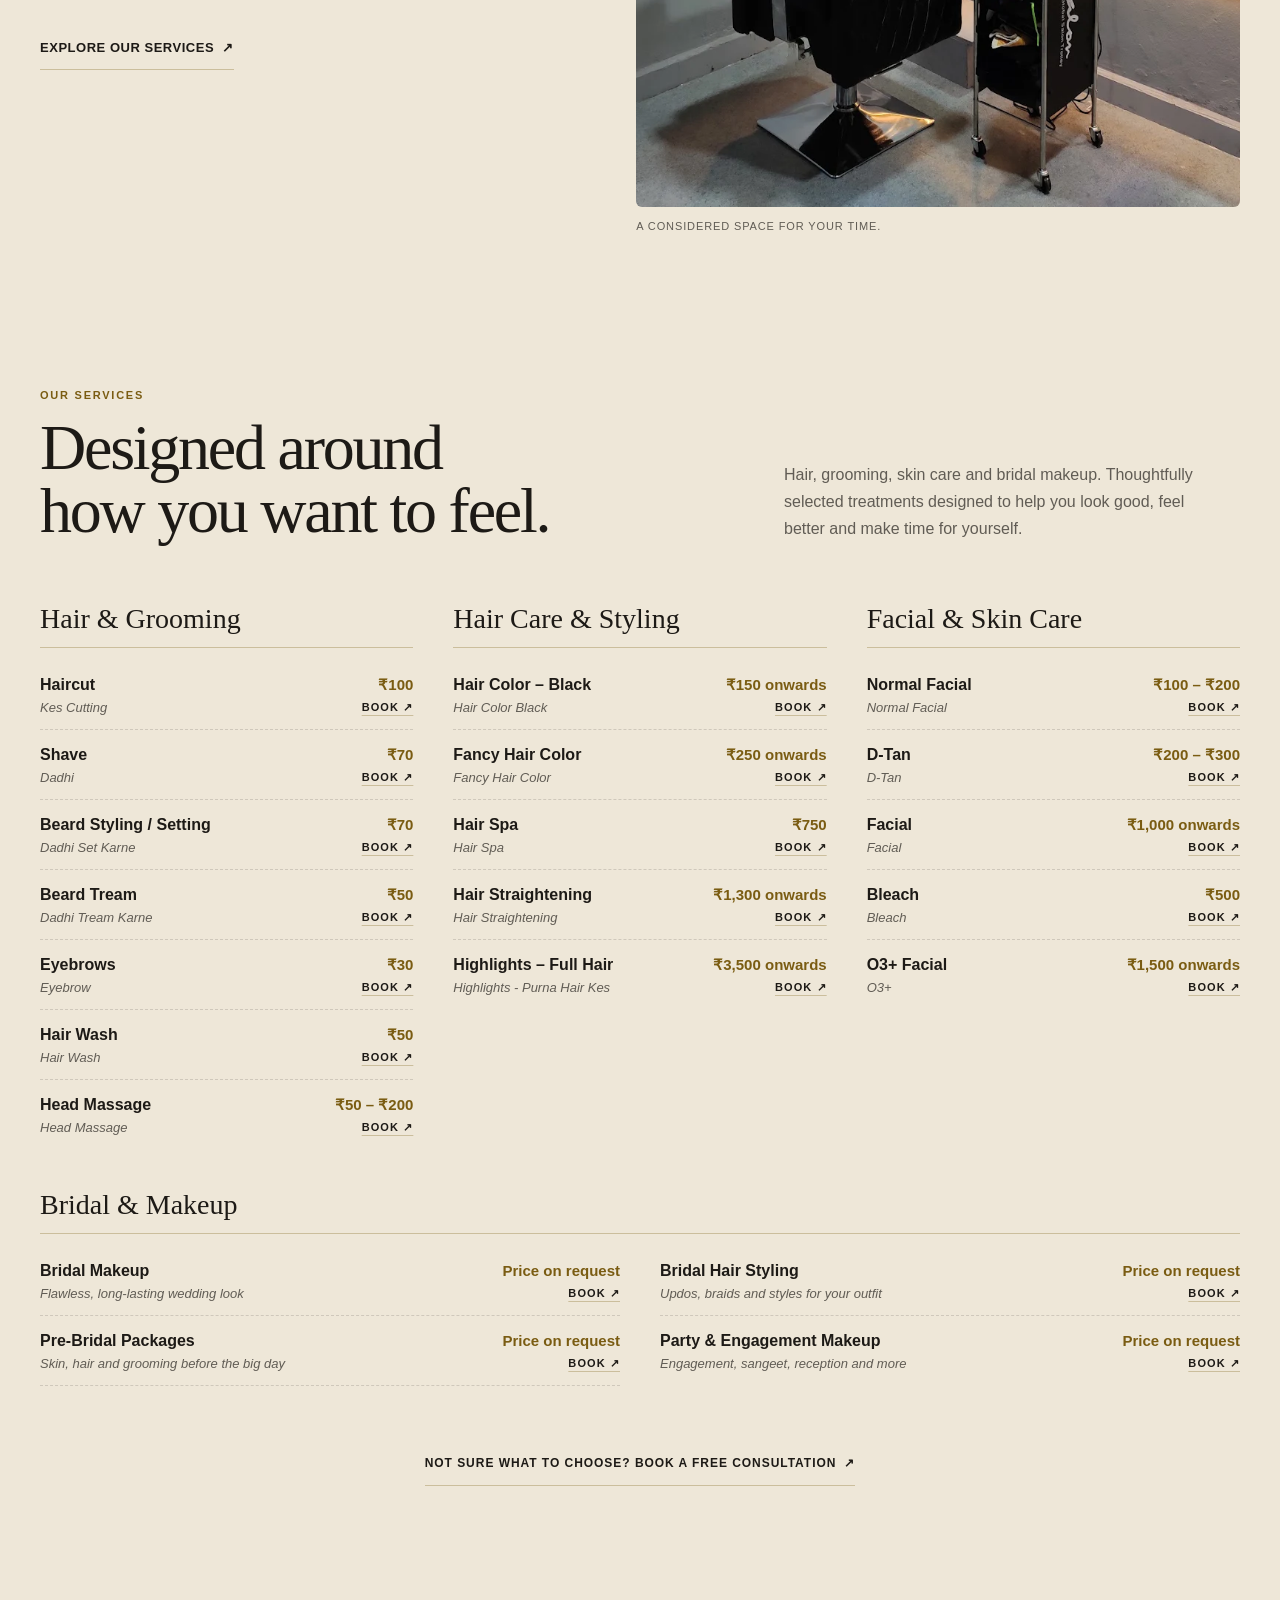
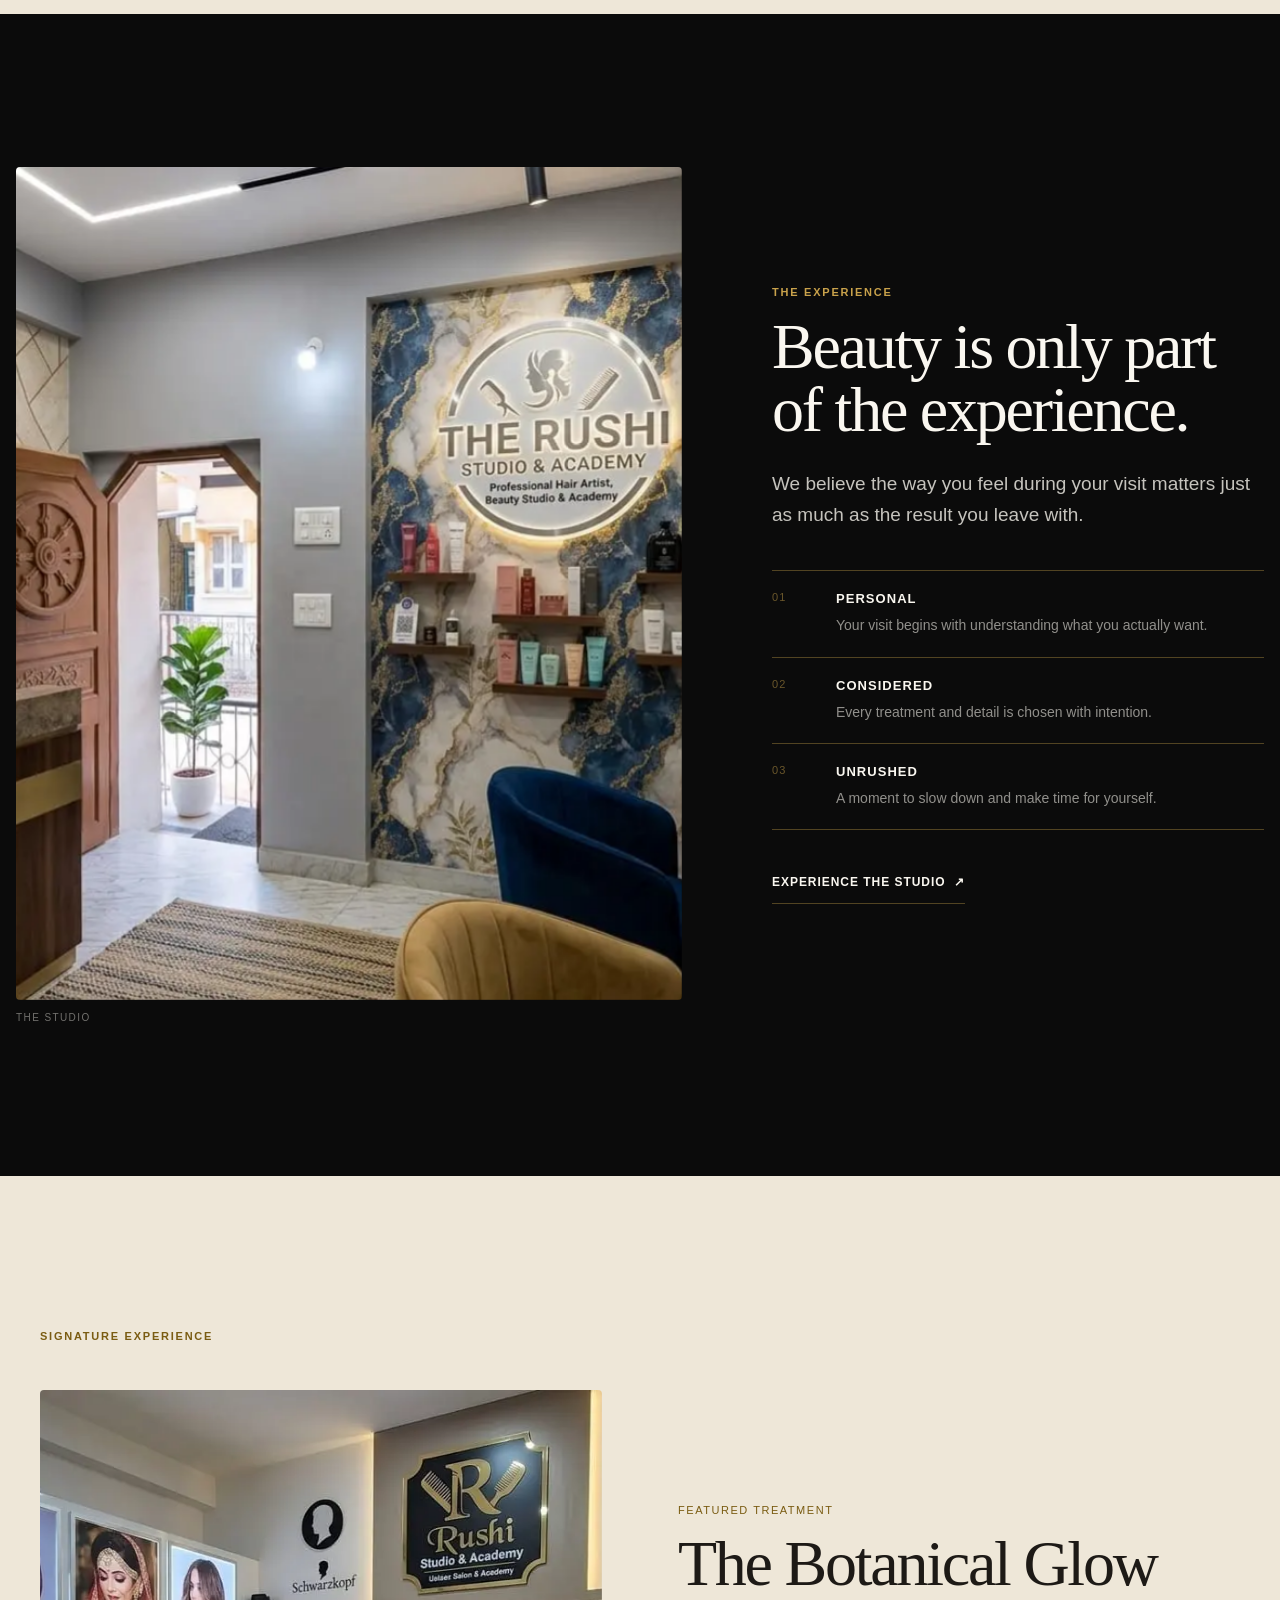
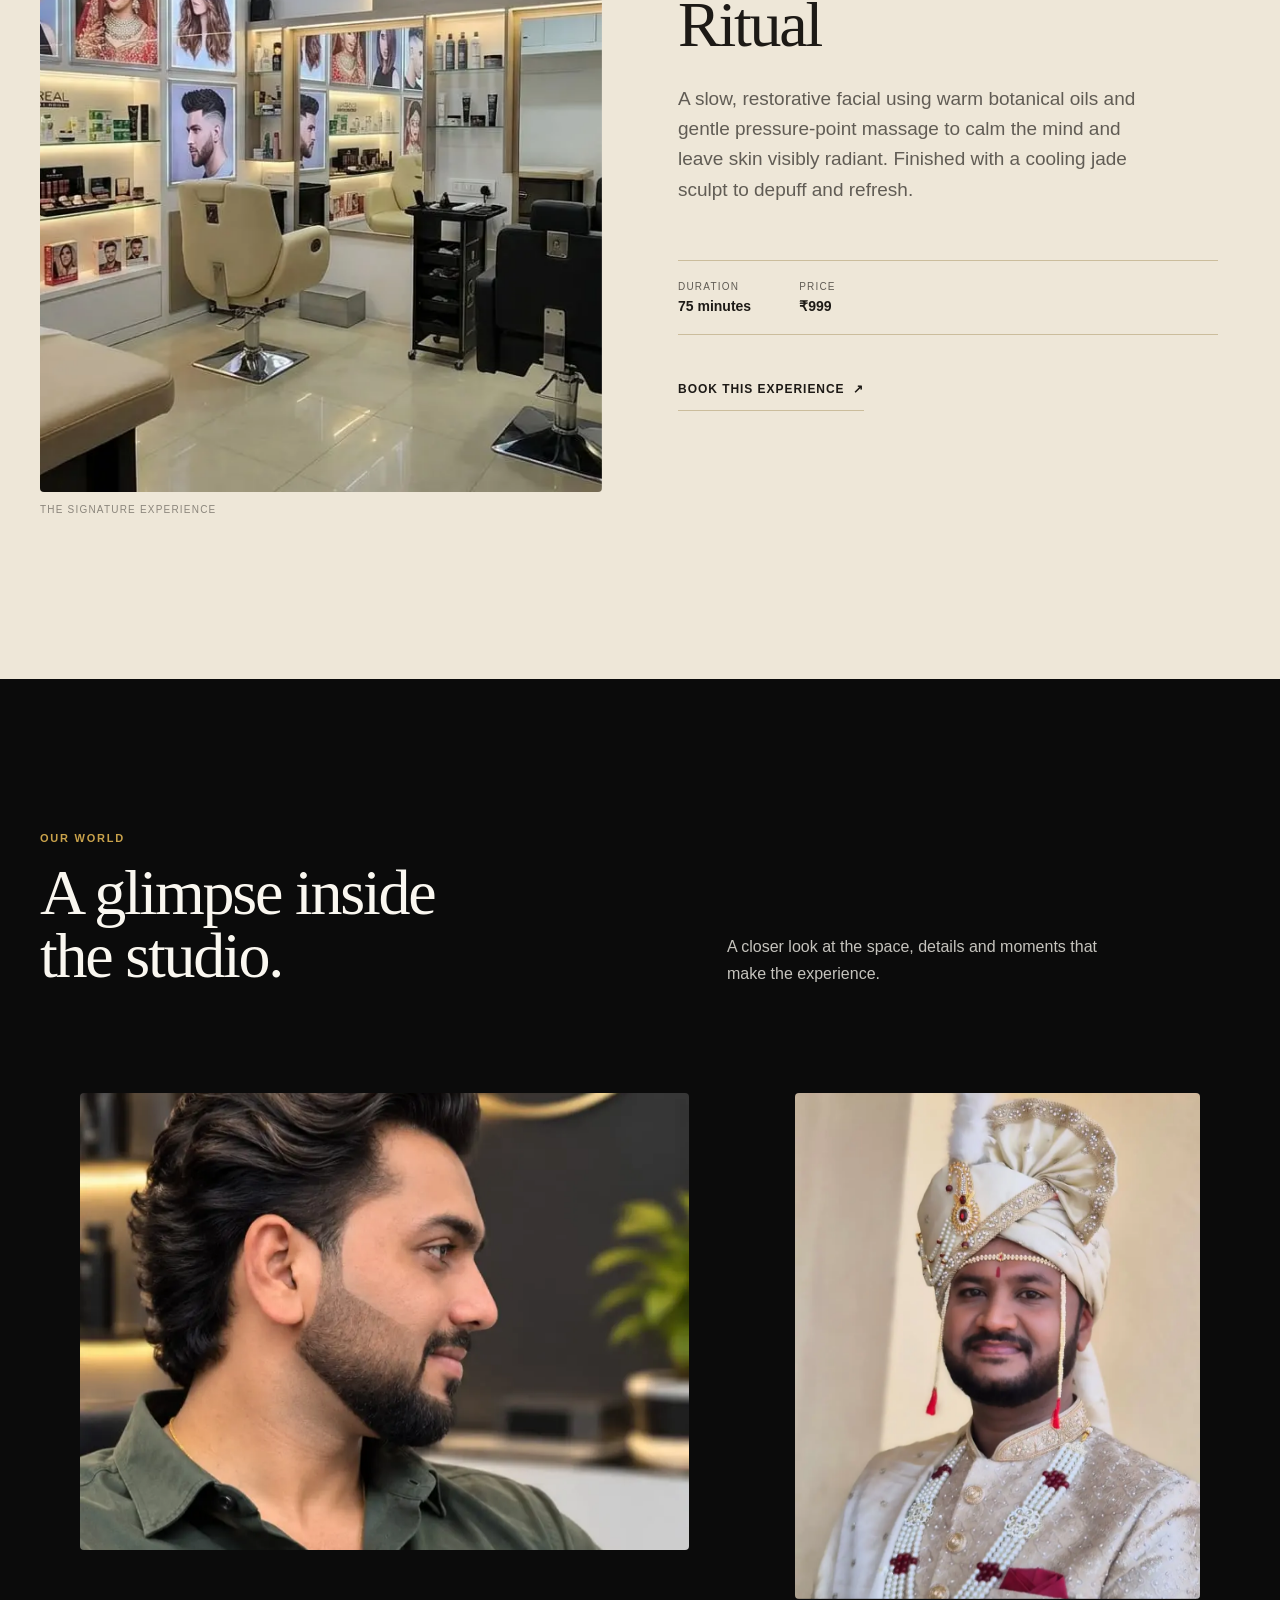
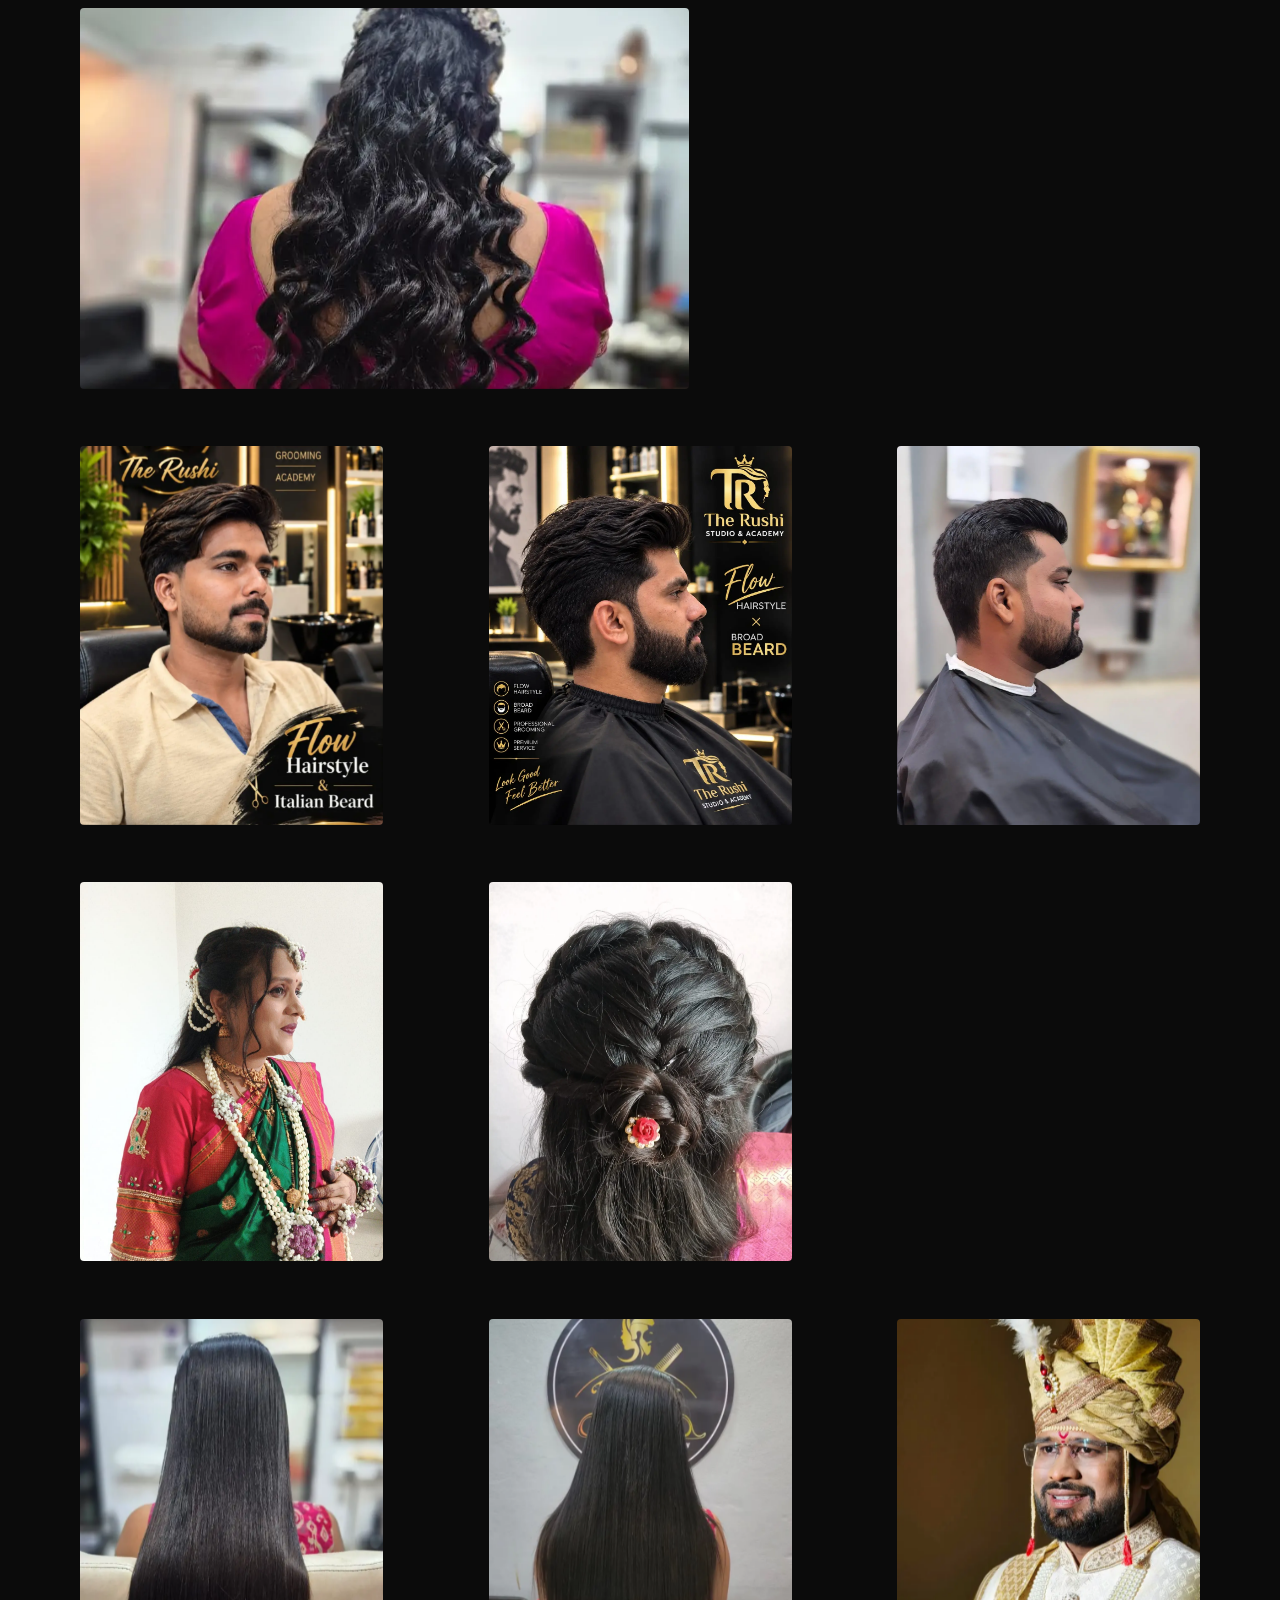
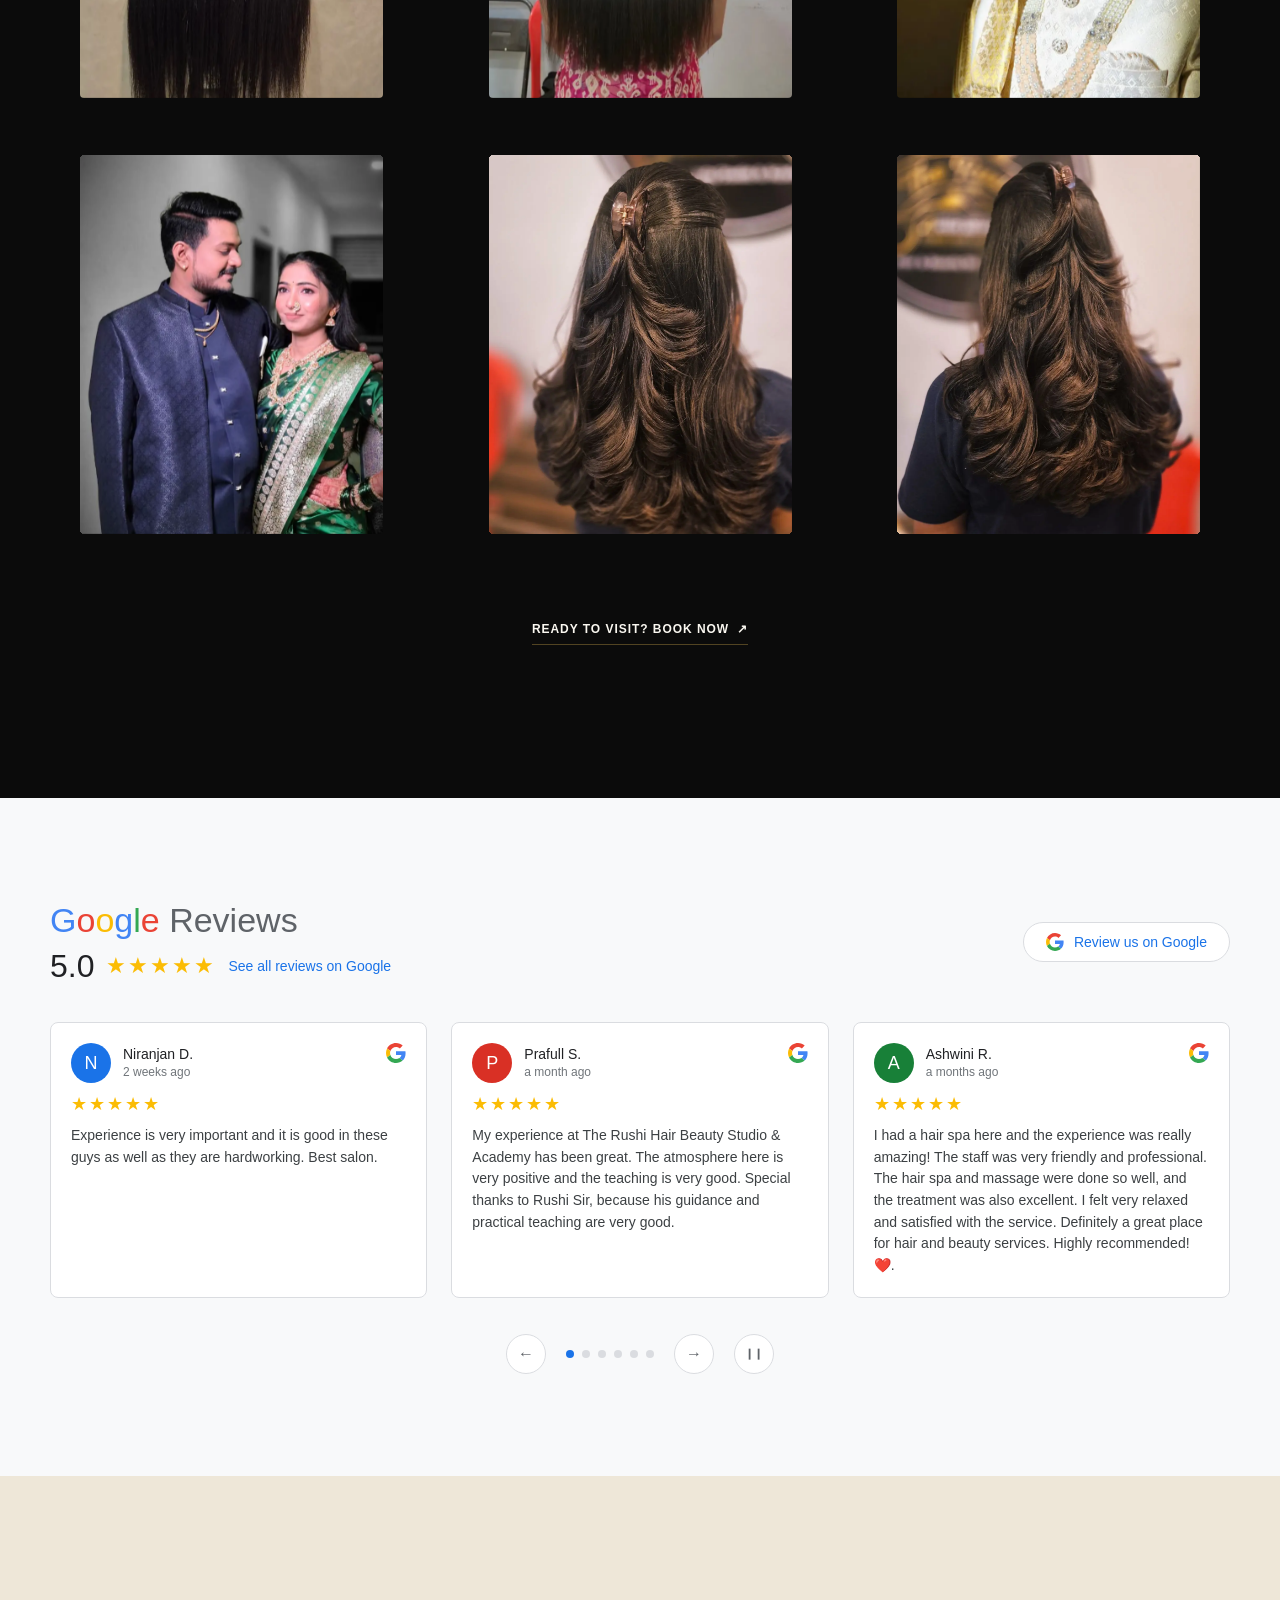
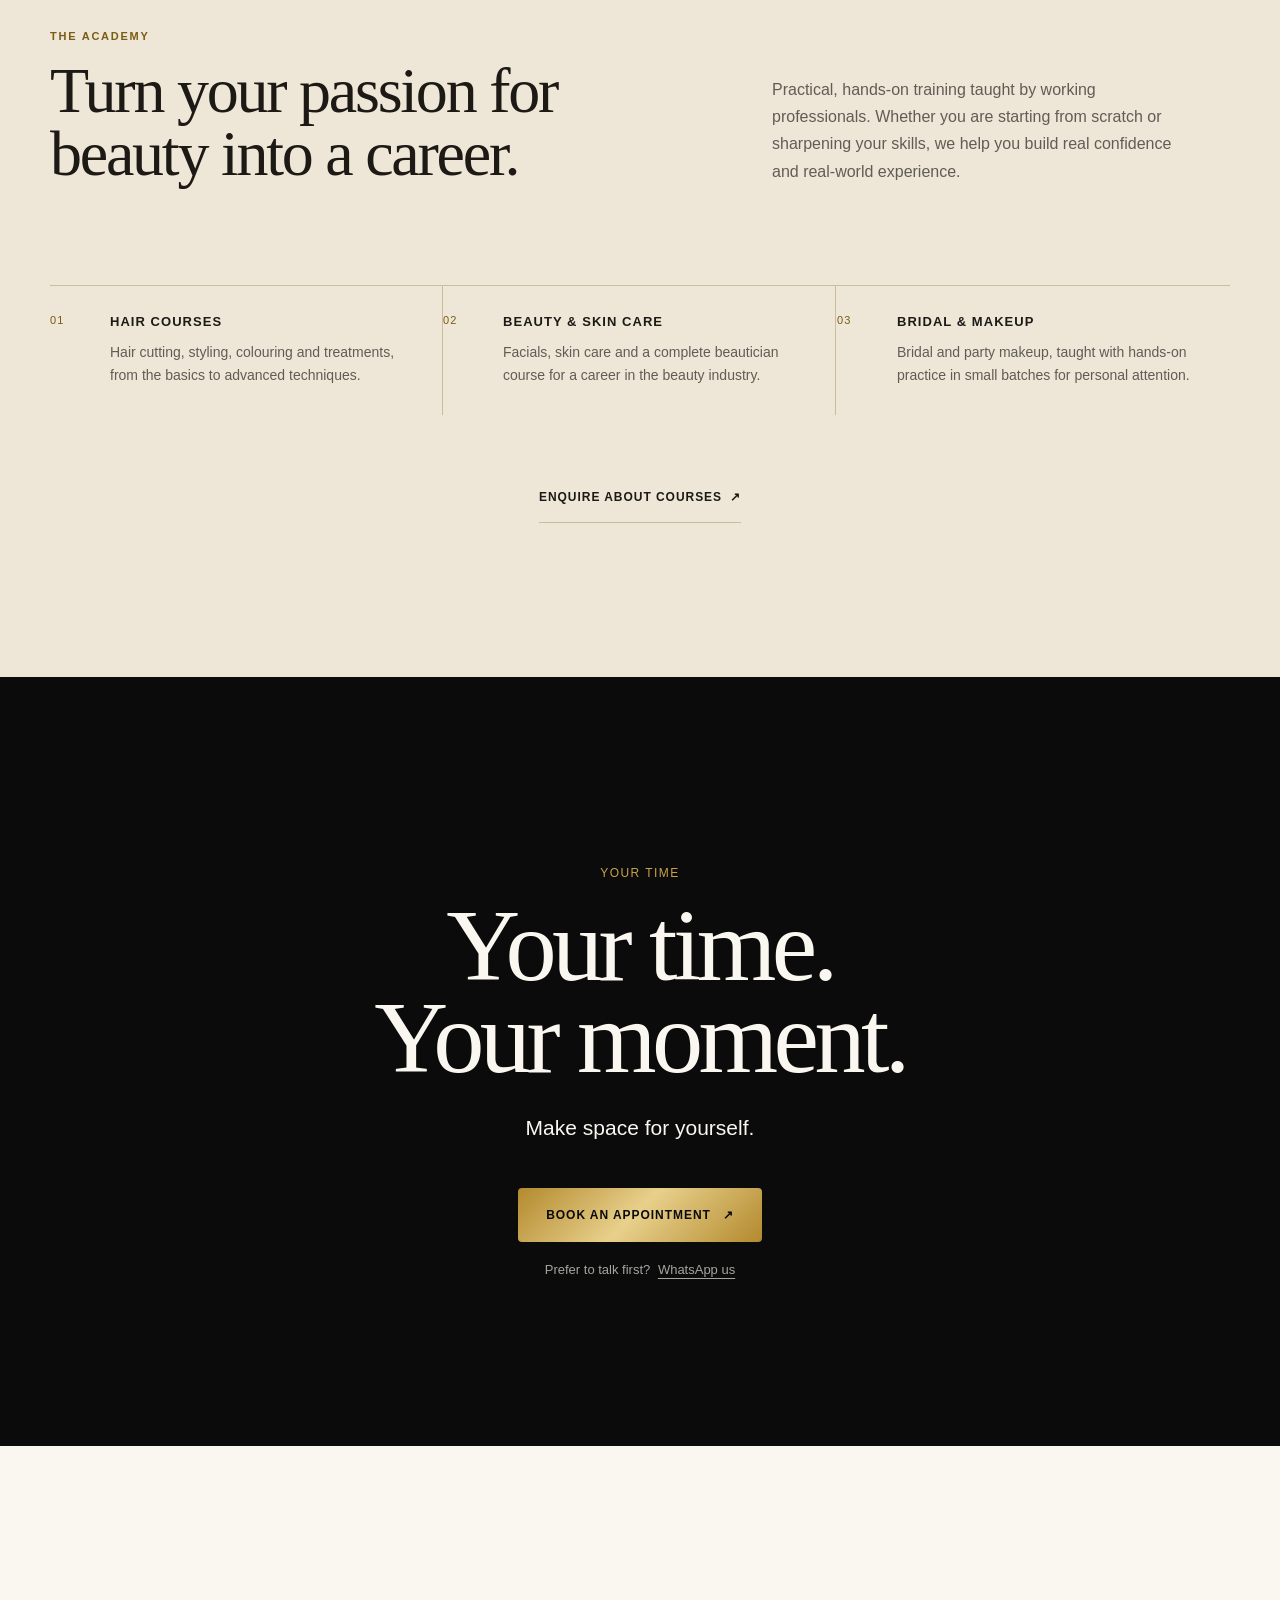
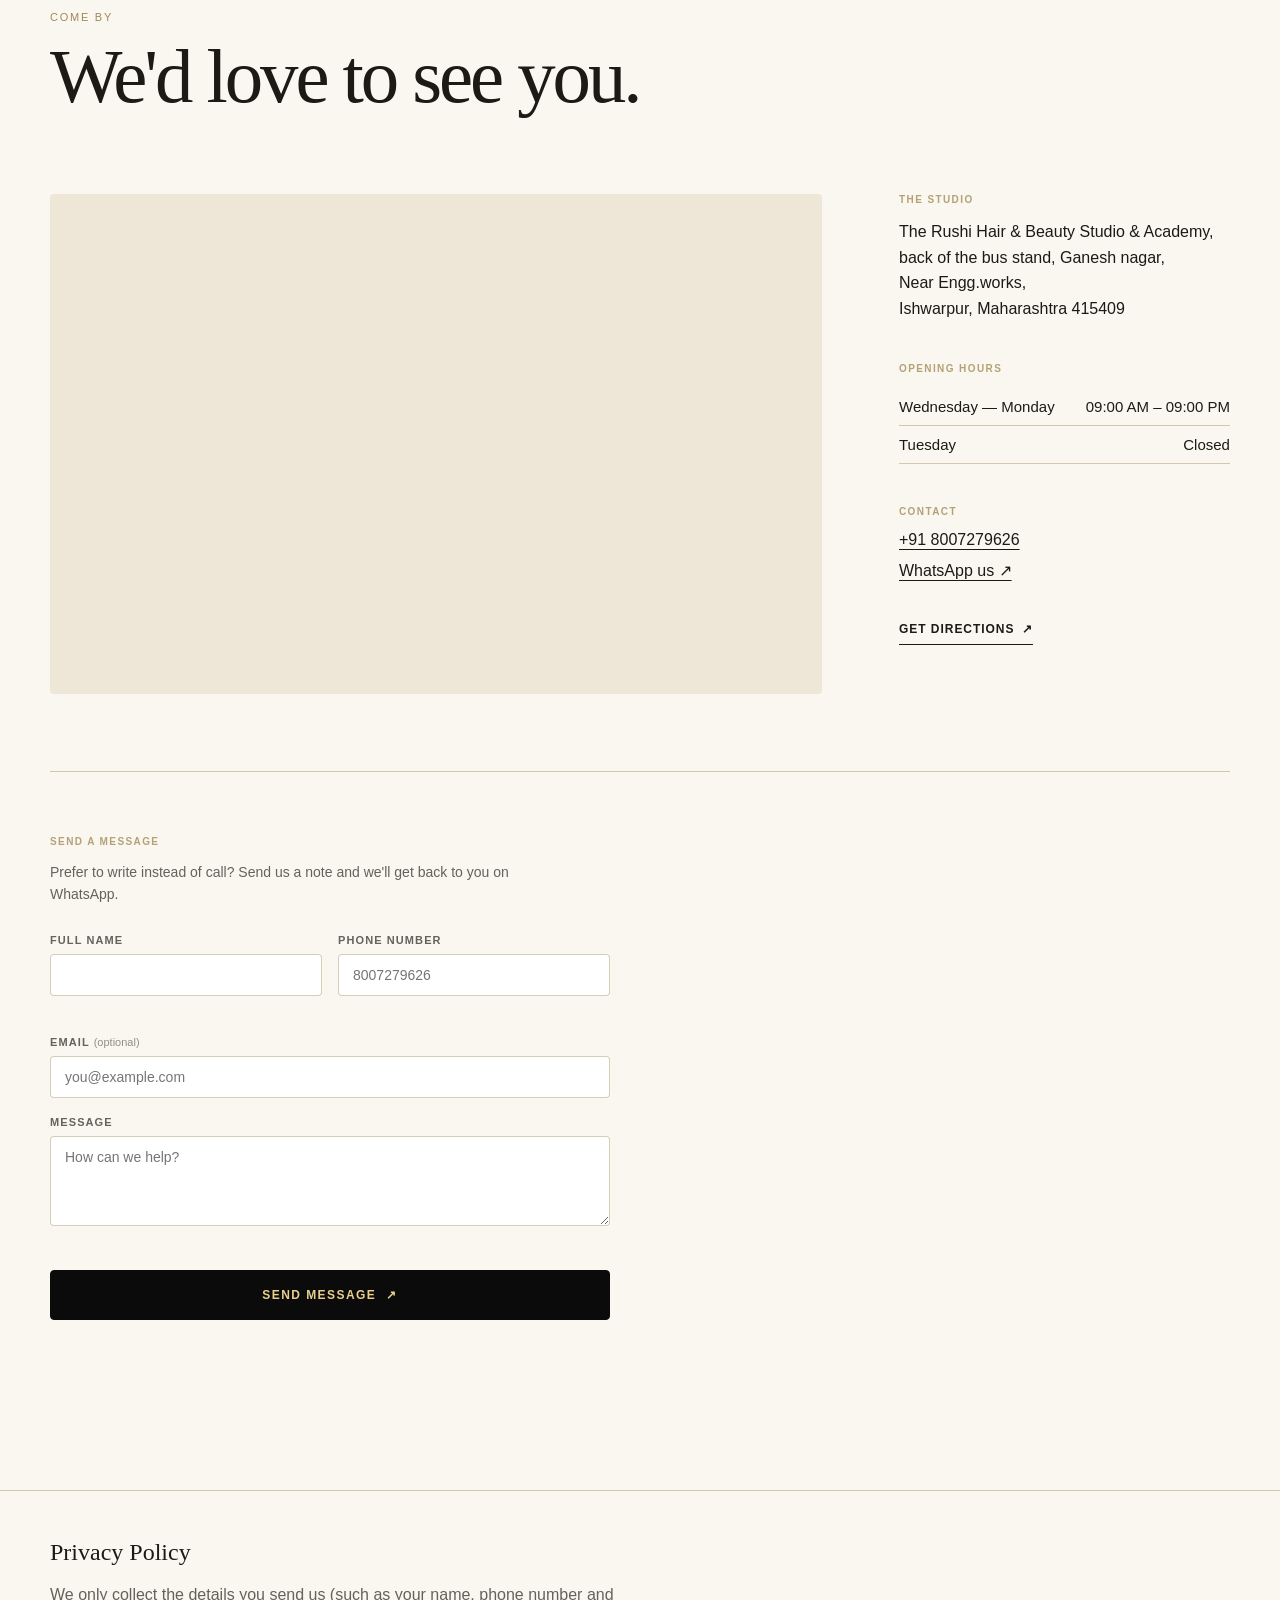
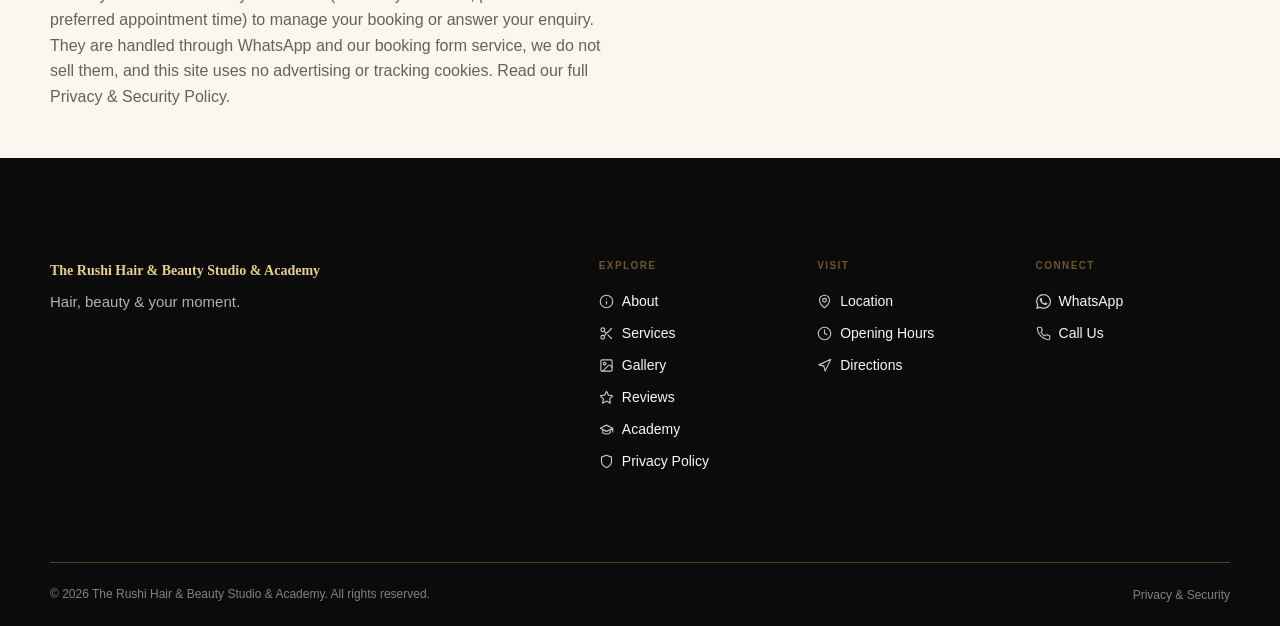
==== commit 9b36f1c0: "video issue" ====
--- a/index.html
+++ b/index.html
@@ -62,8 +62,8 @@
                 <video class="hero__video" autoplay muted loop playsinline preload="auto"
                     poster="assets/images/hero.webp">
                     <source src="assets/images/hero-video.mp4" type="video/mp4">
-                    <source src="assets/images/hero v.mp4" type="video/mp4">
-                    <source src="assets/images/hero v.mov" type="video/quicktime">
+                    <source src="assets/images/hero-v.mp4" type="video/mp4">
+                    <source src="assets/images/hero-v.mov" type="video/quicktime">
                     <img class="hero__image" src="assets/images/hero.webp"
                         alt="The Rushi Hair &amp; Beauty Studio &amp; Academy" fetchpriority="high" decoding="async">
                 </video>
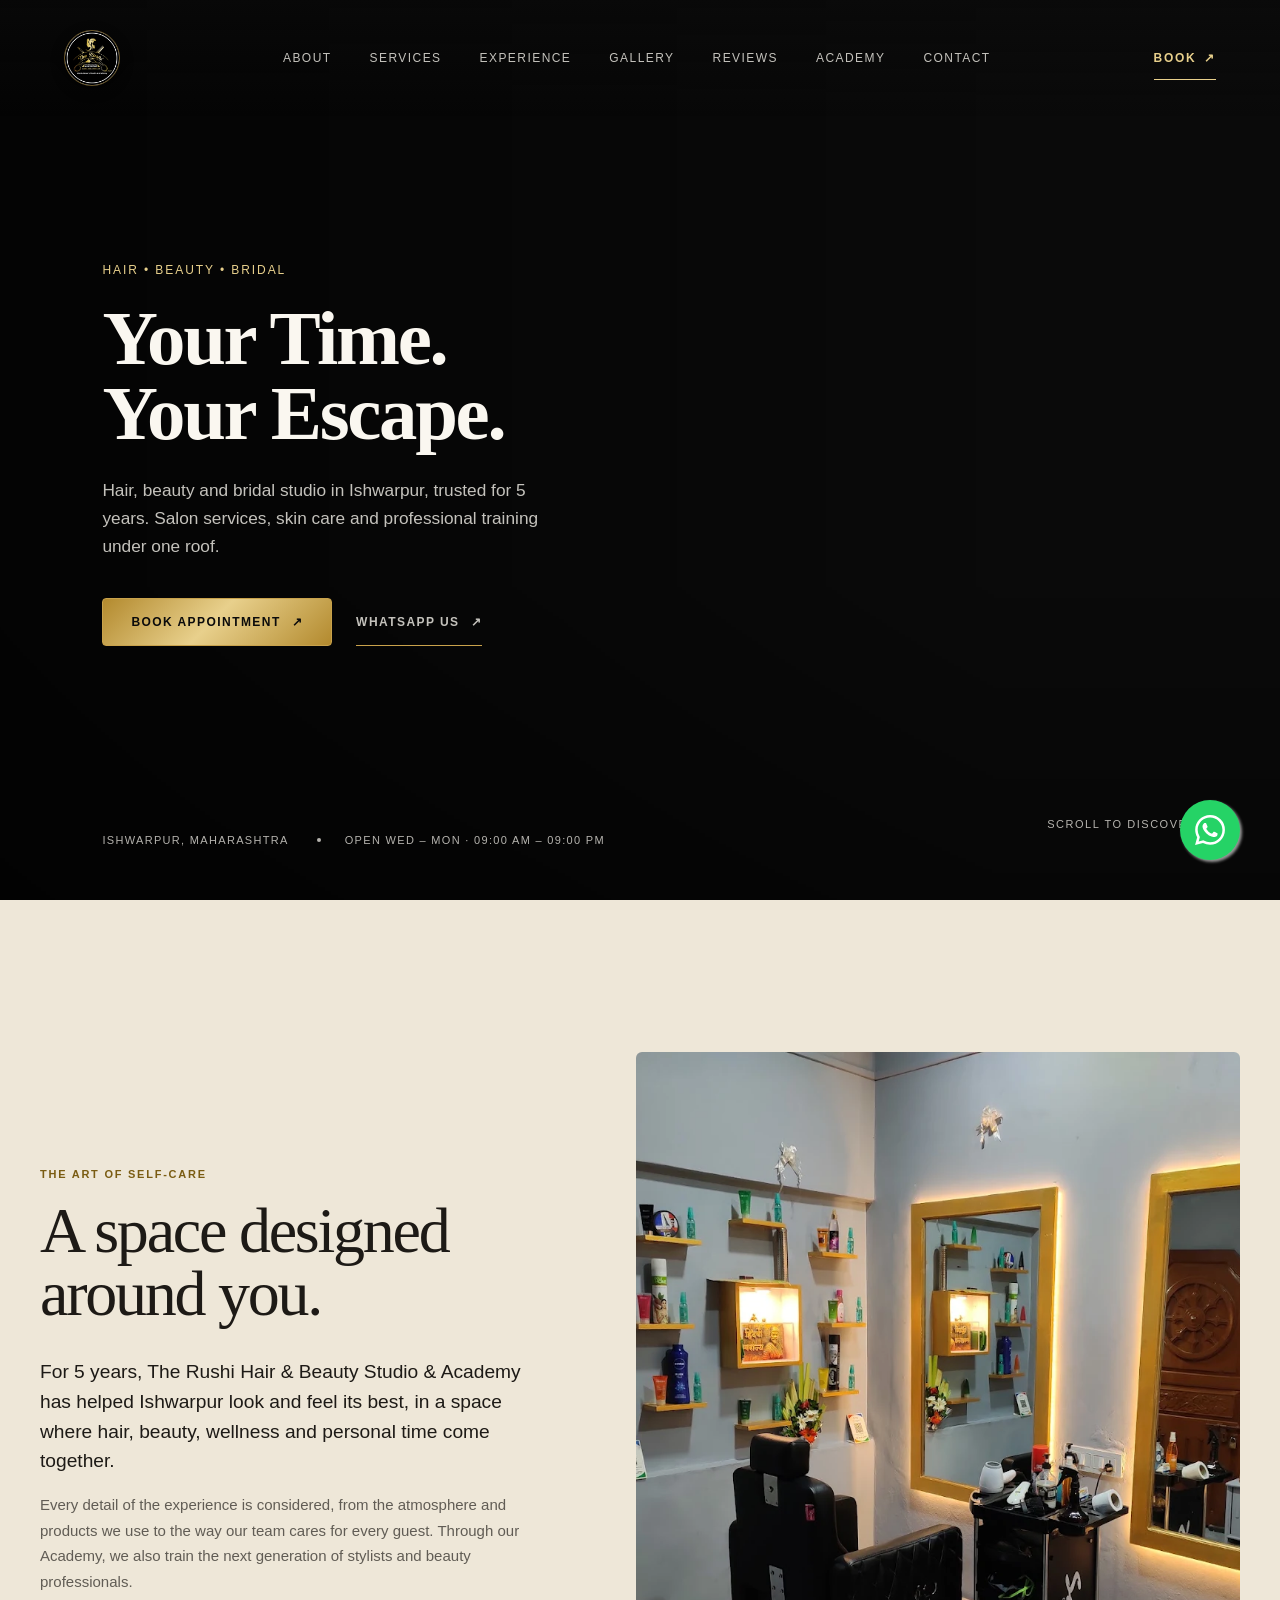
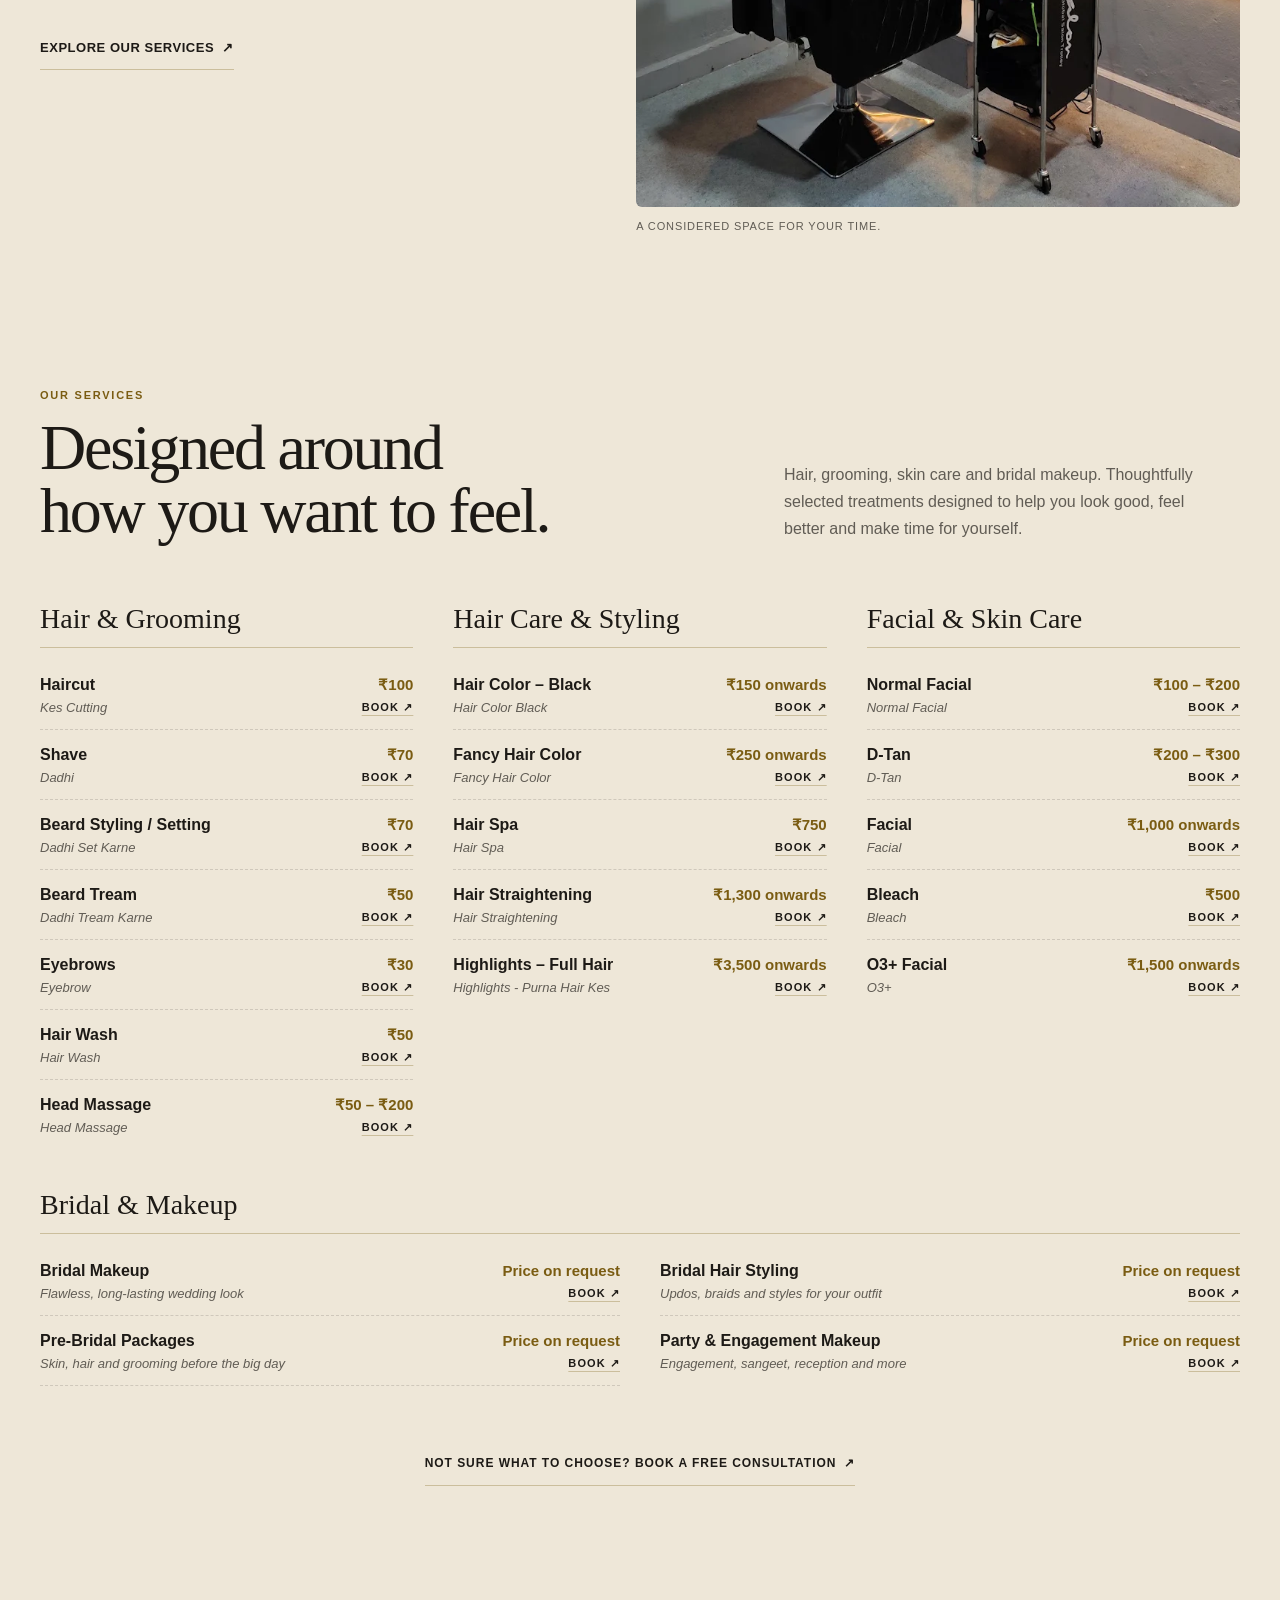
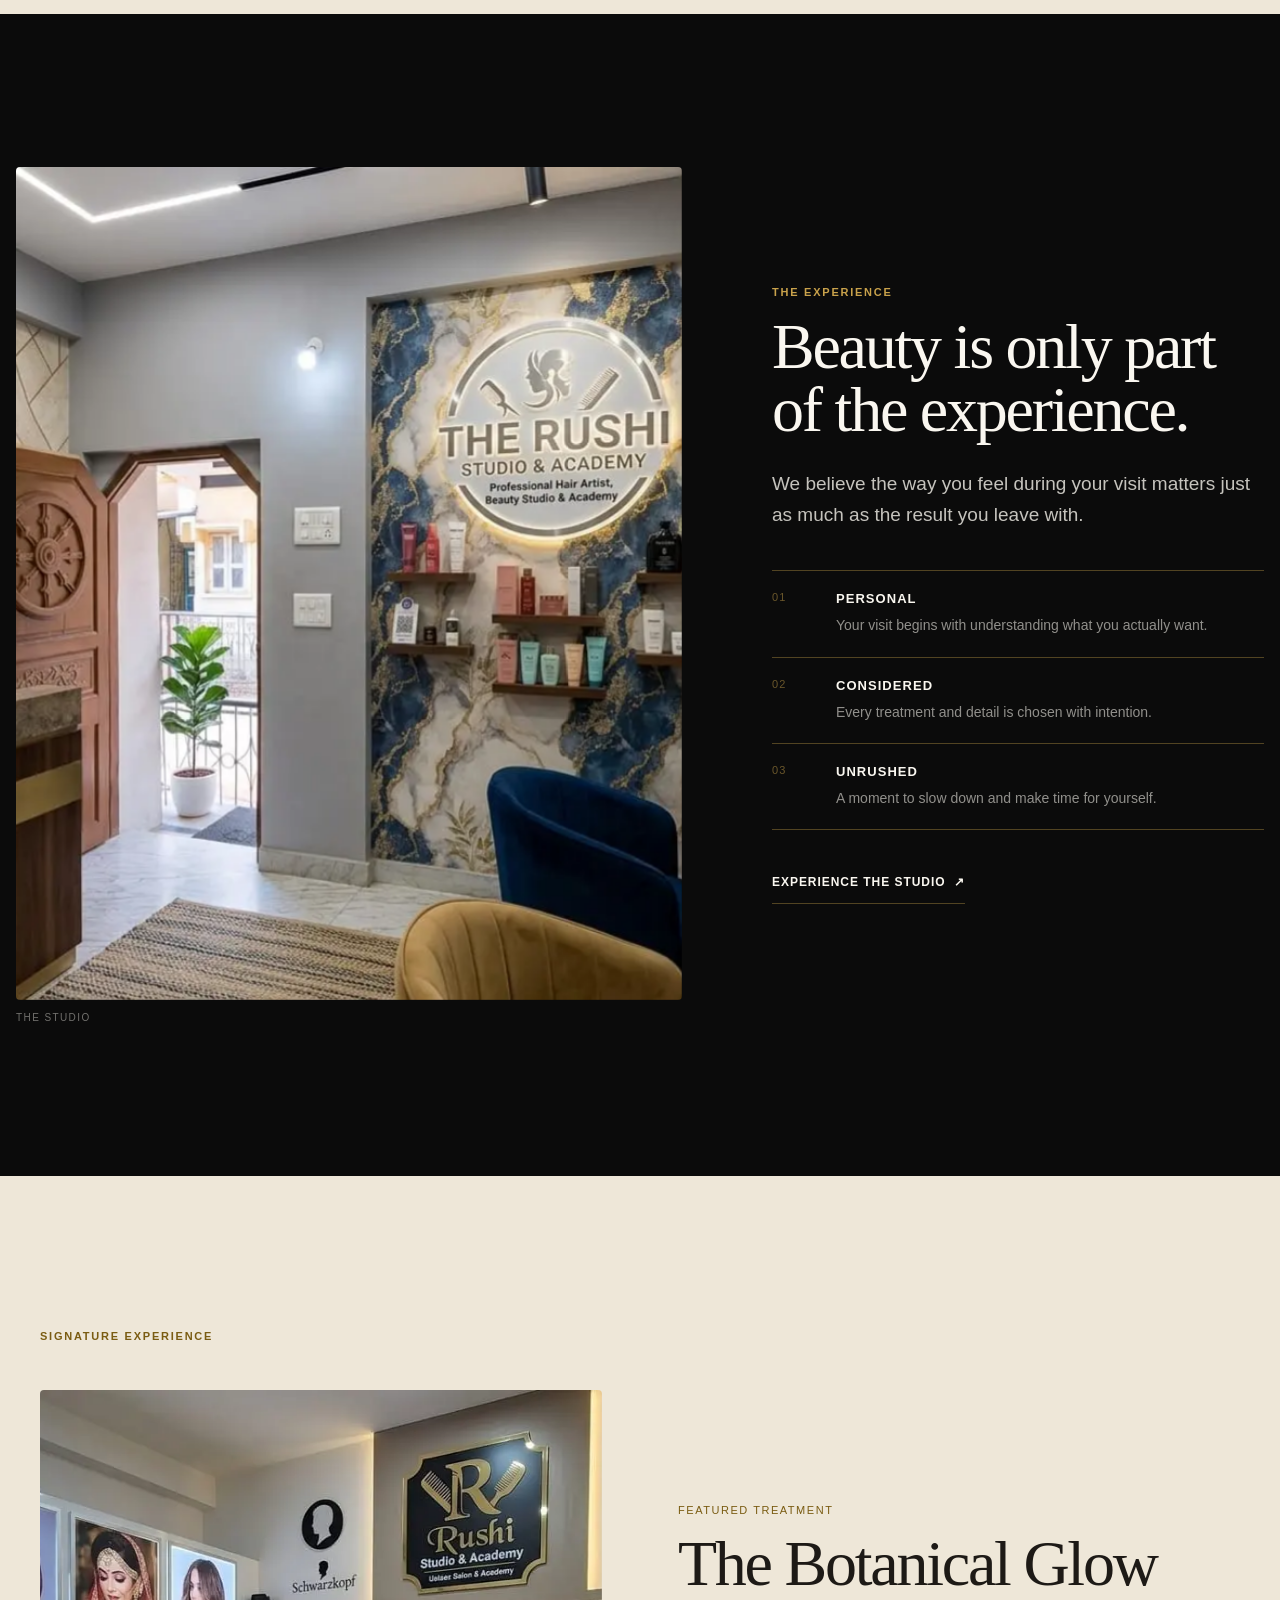
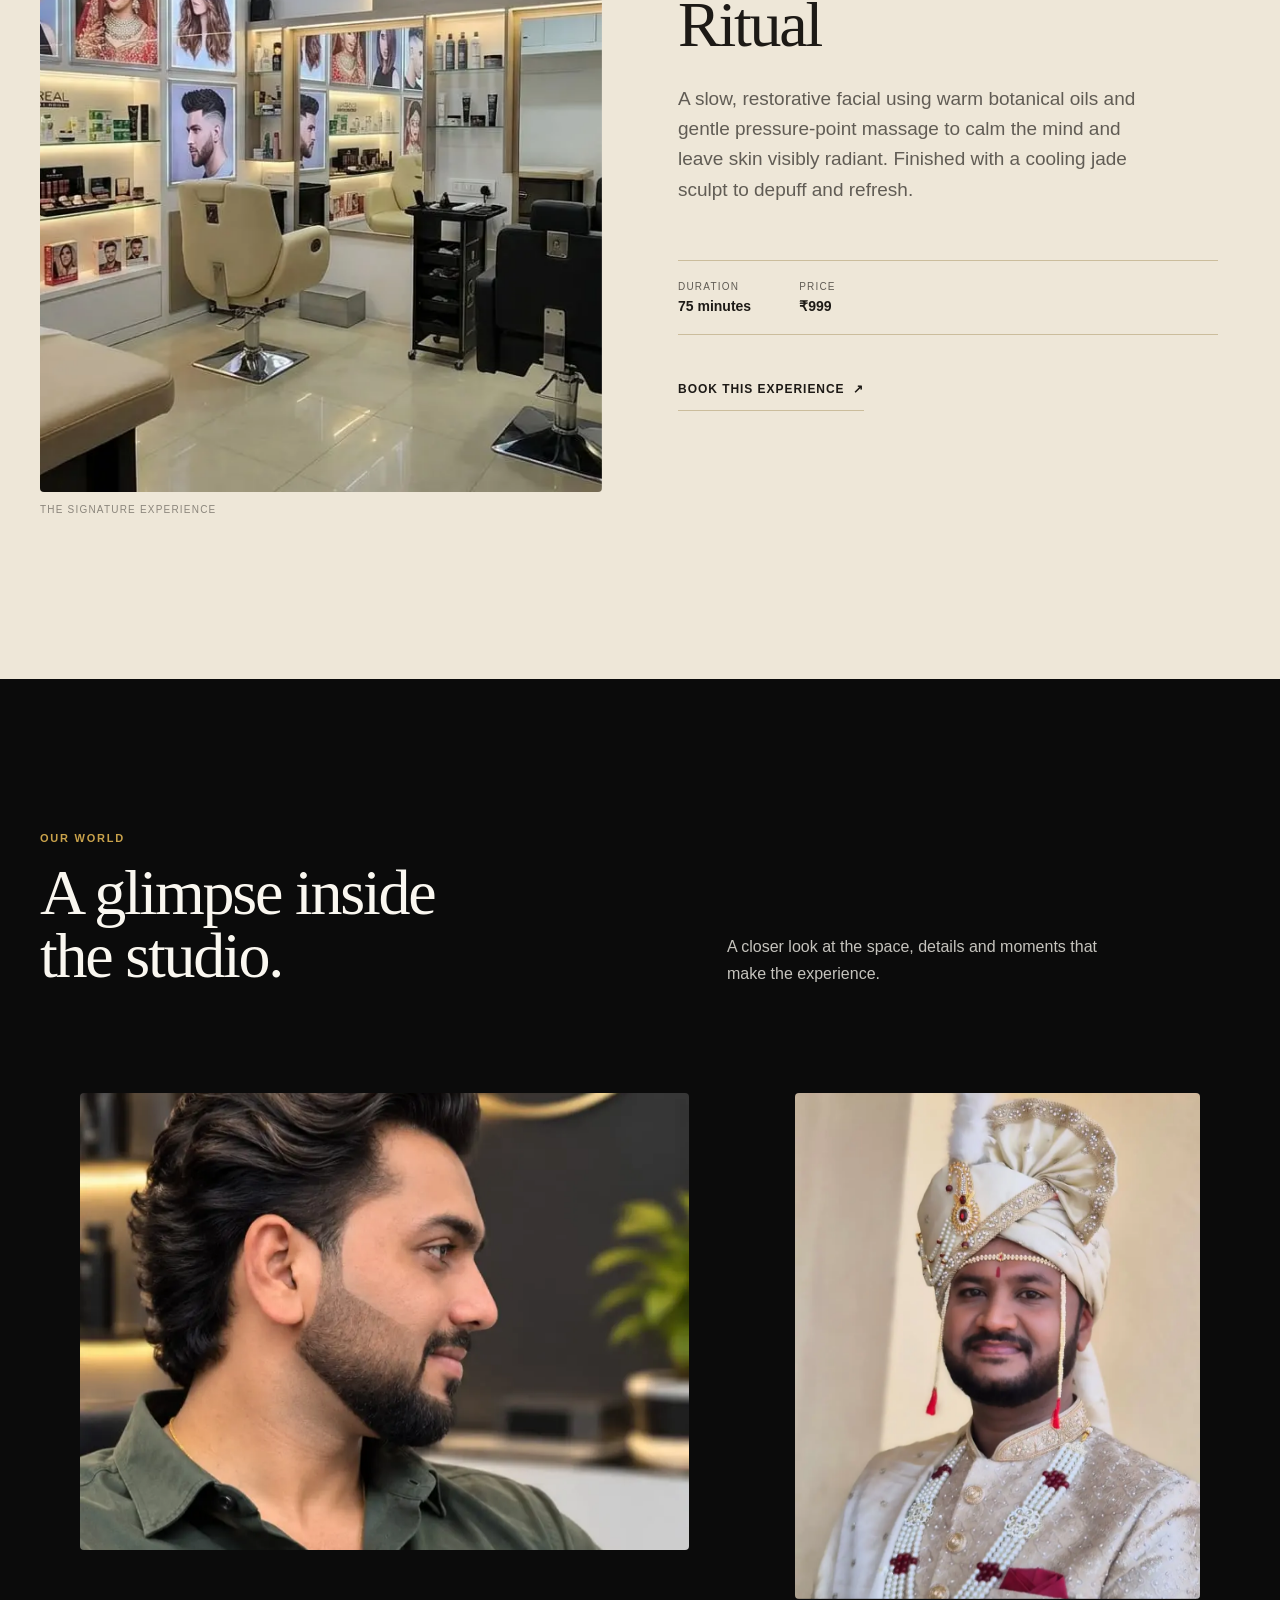
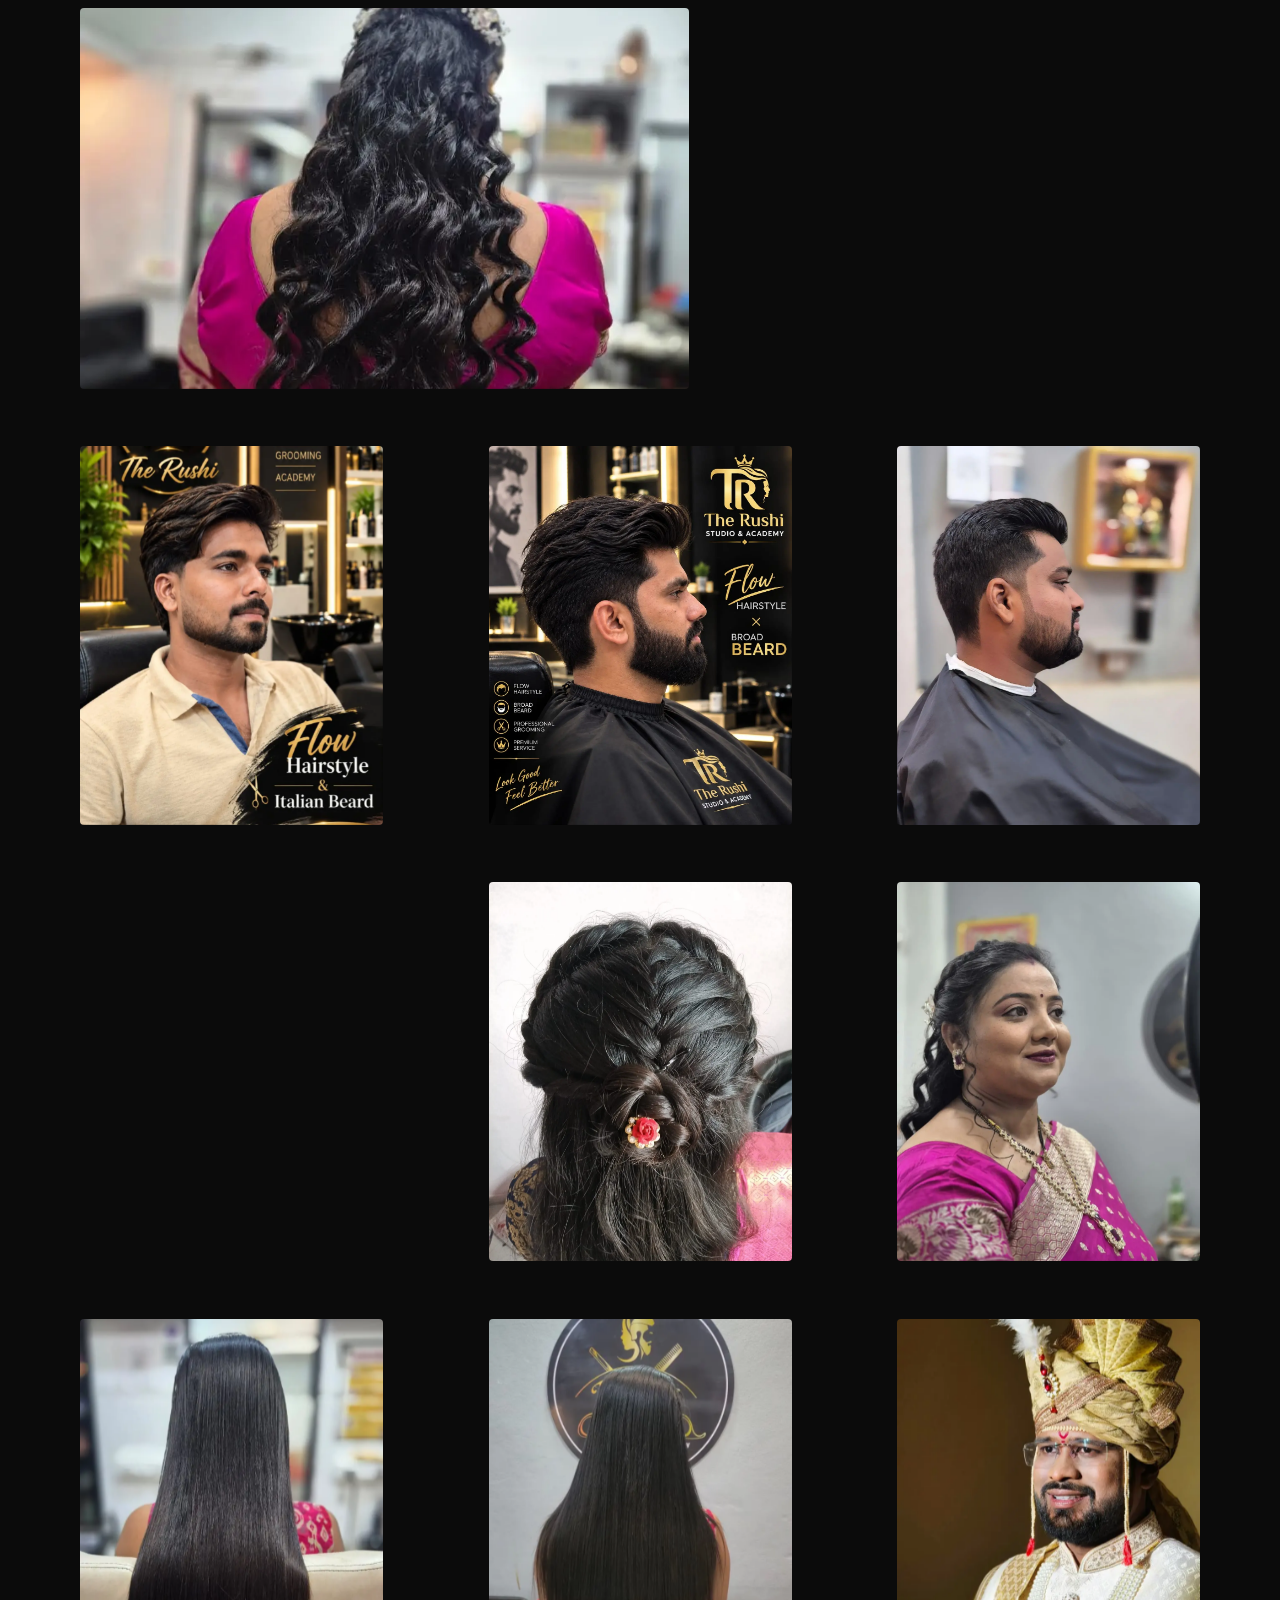
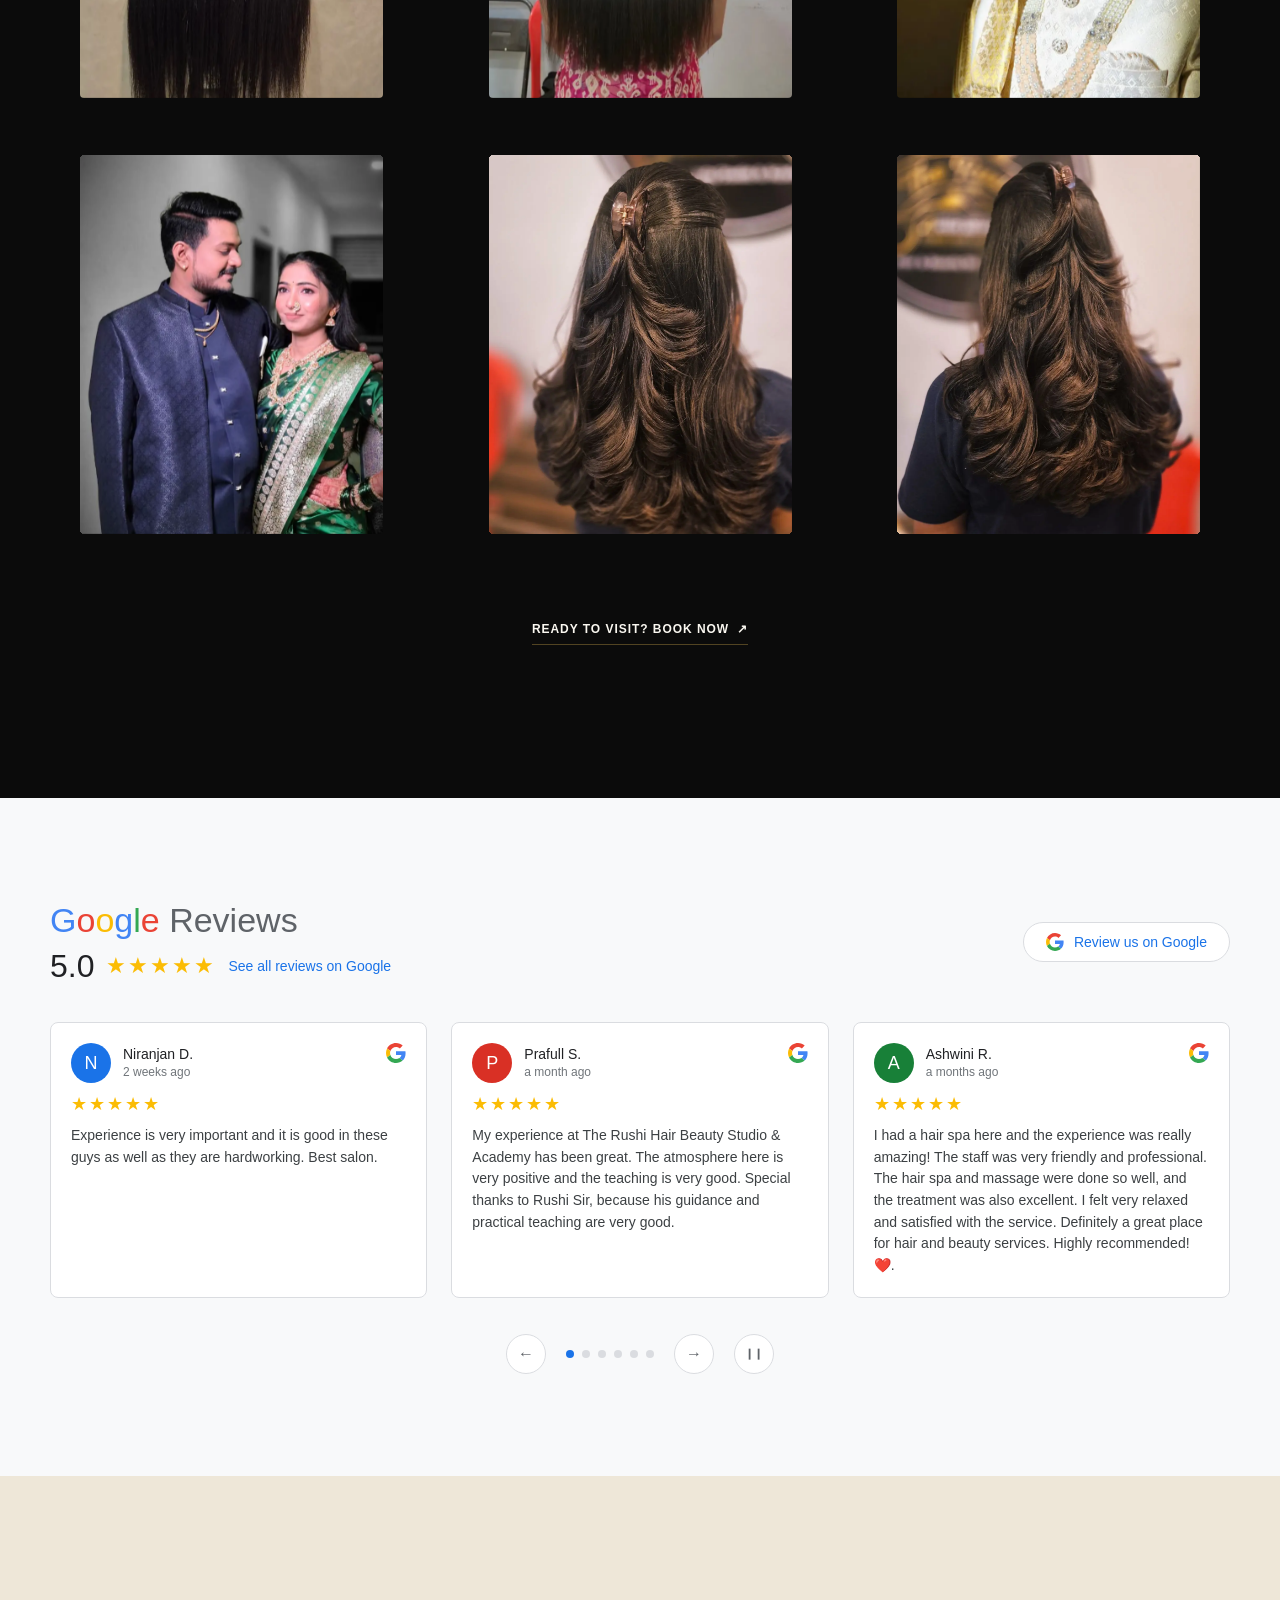
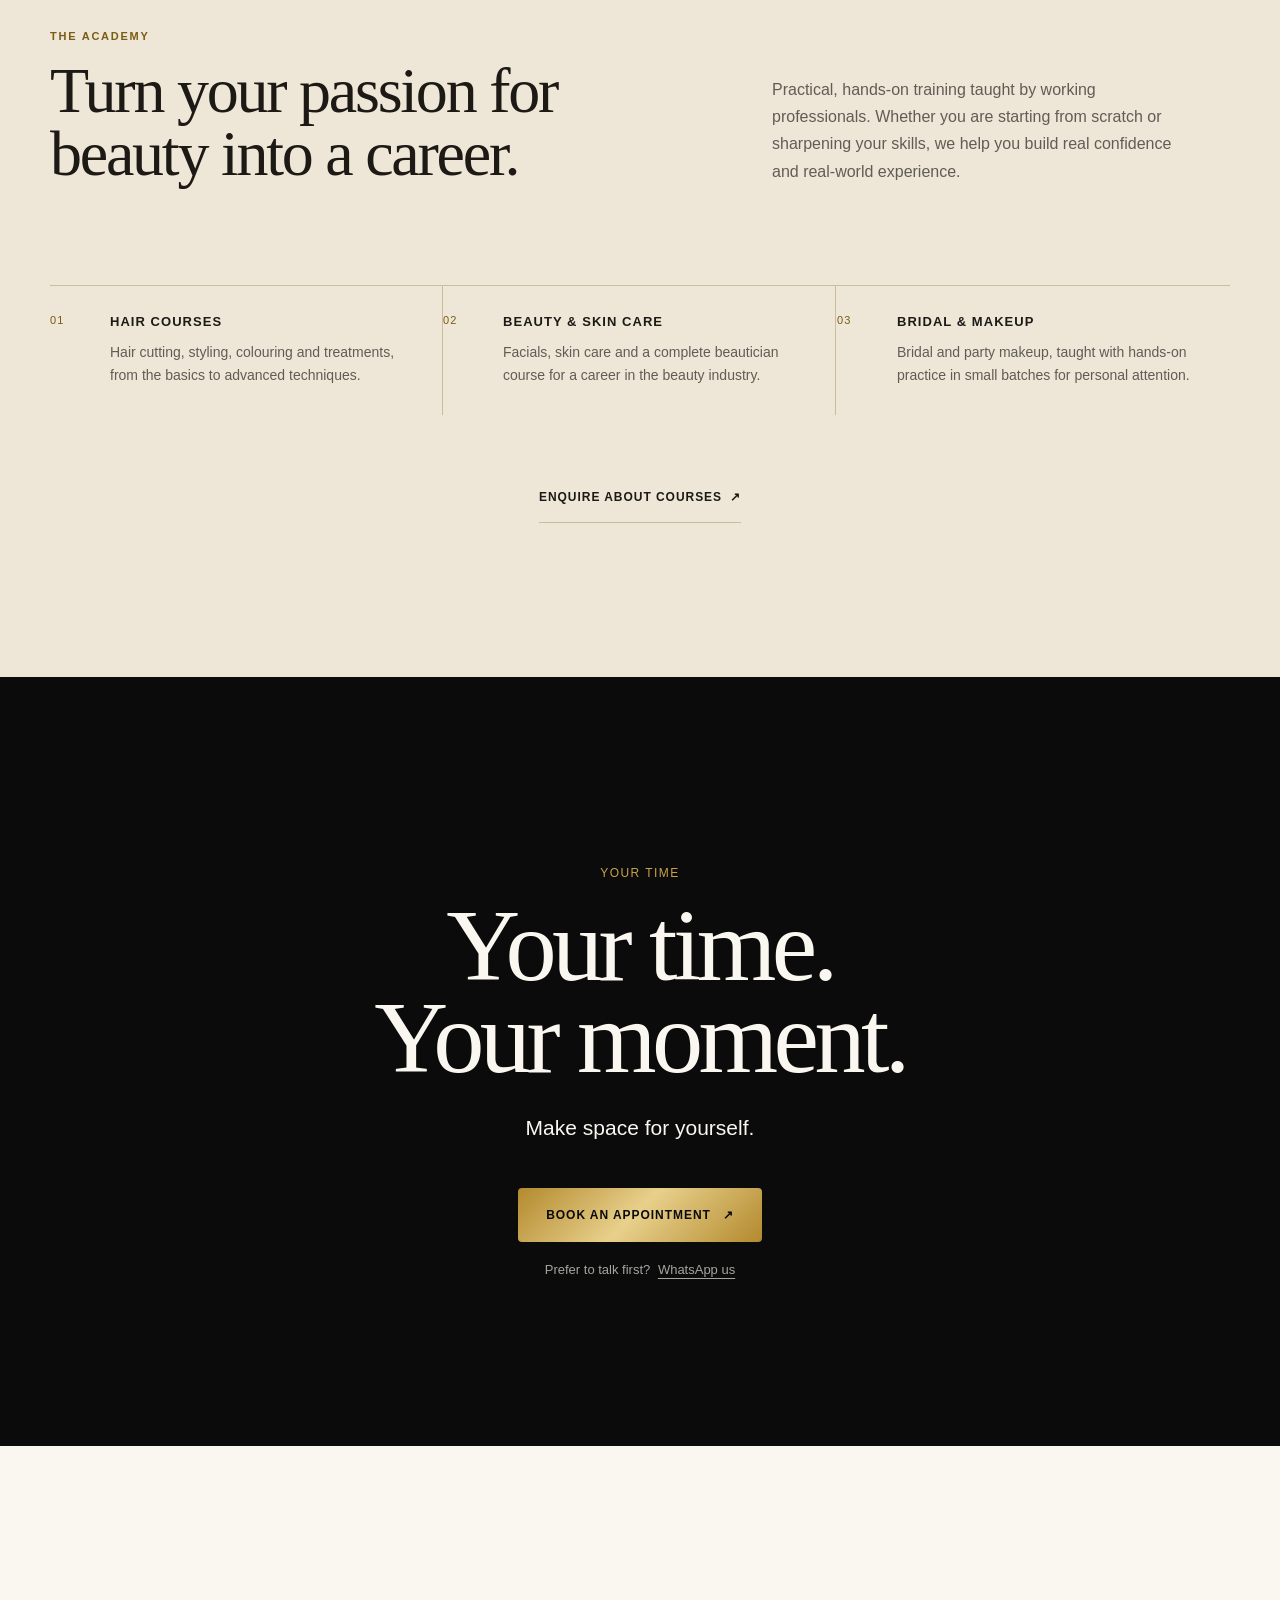
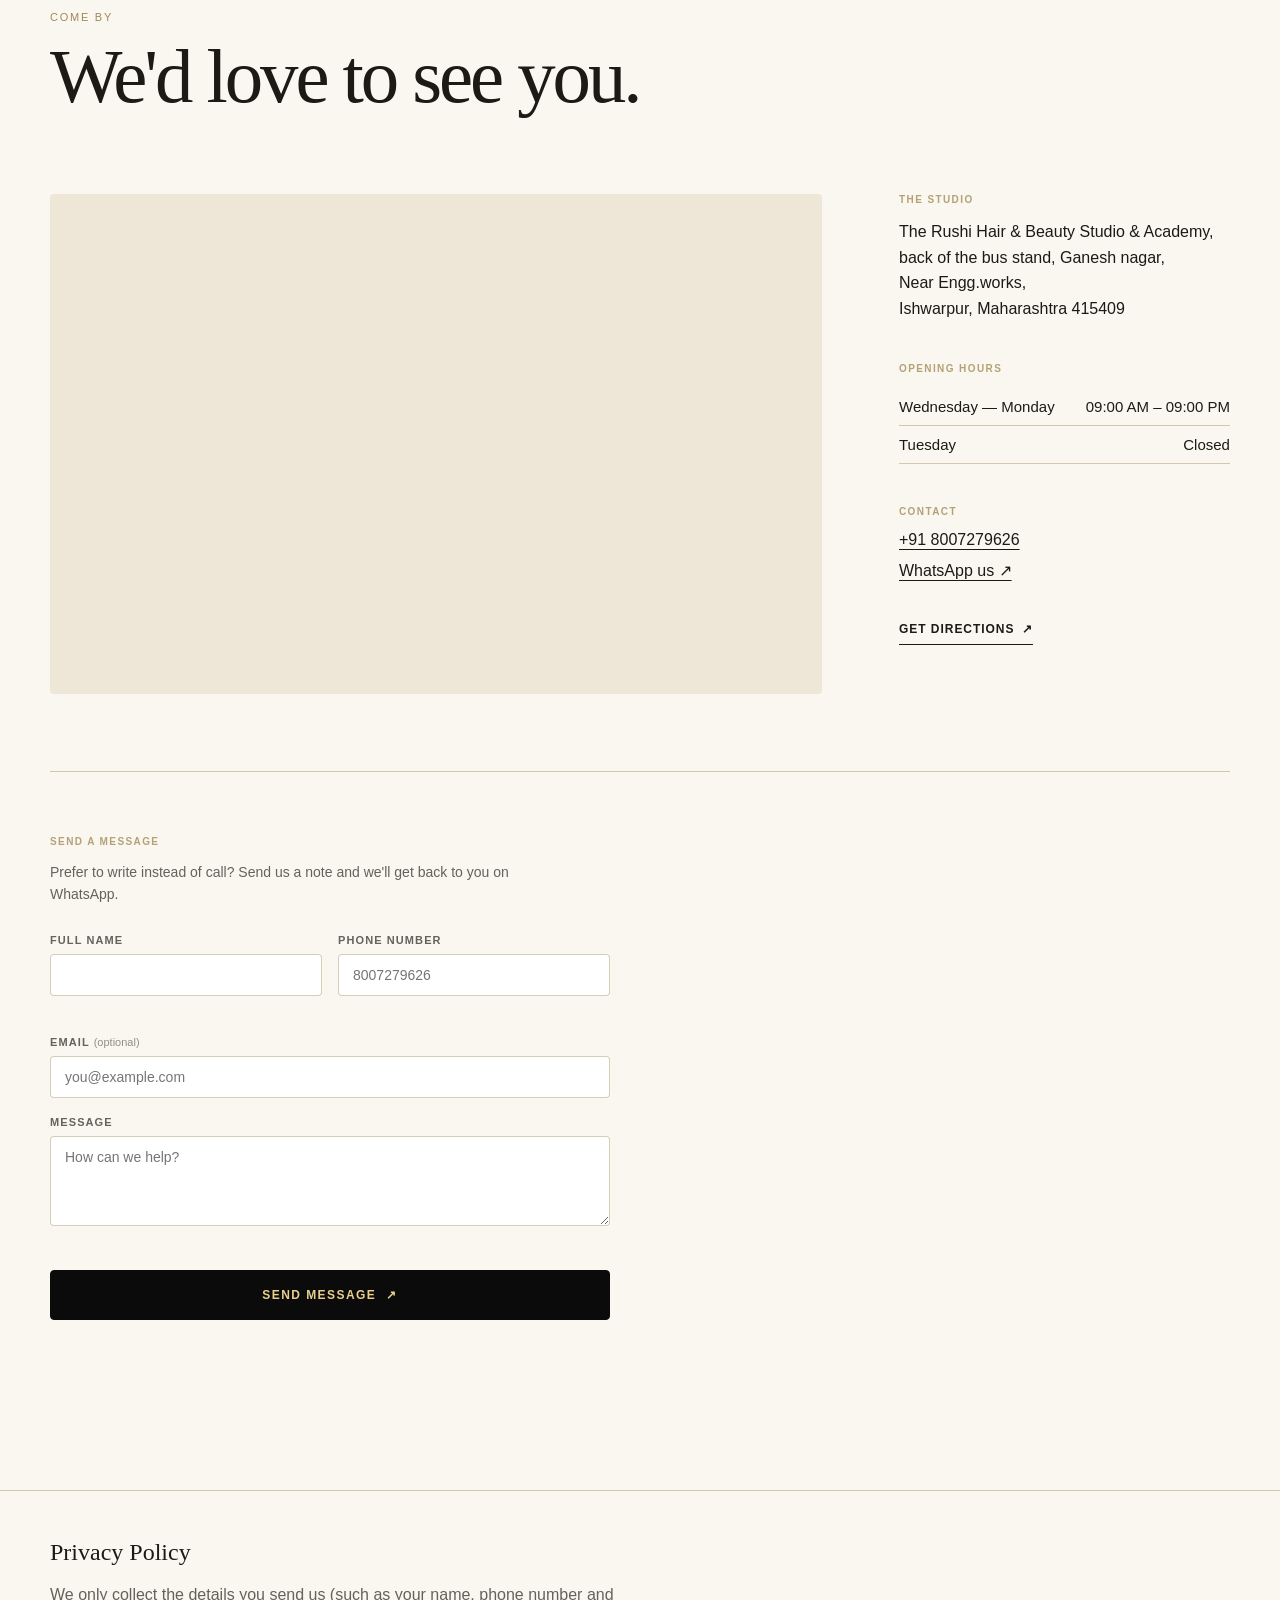
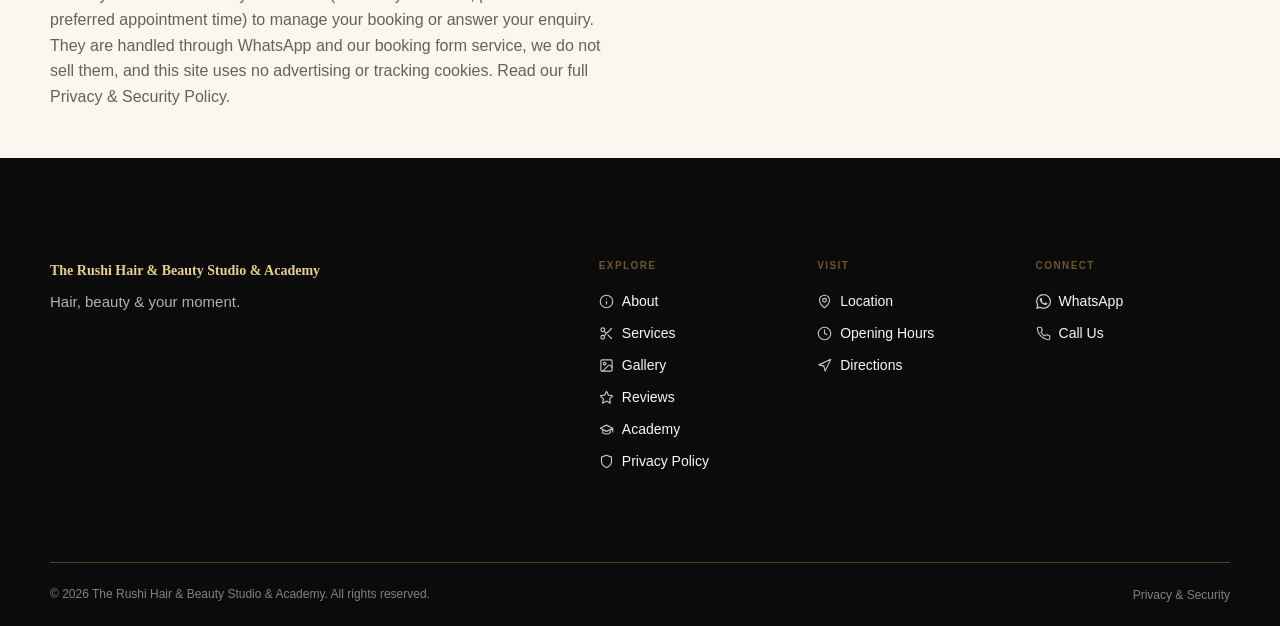
==== commit 7eb60647: "optimization index and privacy  files" ====
--- a/index.html
+++ b/index.html
@@ -22,7 +22,8 @@
         content="Expert haircuts, colour, facials, bridal makeup and beauty courses in Ishwarpur. Trusted for 5 years.">
     <meta property="og:image" content="assets/images/hero.webp">
     <meta name="twitter:card" content="summary_large_image">
-
+    <meta name="twitter:image" content="https://rushi-salon.vercel.app/assets/images/hero.webp">
+    <link rel="canonical" href="https://rushi-salon.vercel.app/">
     <link rel="stylesheet" href="styles.css">
 </head>
 
@@ -60,11 +61,11 @@
         <section class="hero" id="home" aria-labelledby="hero-title">
             <div class="hero__media">
                 <video class="hero__video" autoplay muted loop playsinline preload="auto"
-                    poster="assets/images/hero.webp">
+                    poster="assets/images/hero-video.mp4">
                     <source src="assets/images/hero-video.mp4" type="video/mp4">
                     <source src="assets/images/hero-v.mp4" type="video/mp4">
                     <source src="assets/images/hero-v.mov" type="video/quicktime">
-                    <img class="hero__image" src="assets/images/hero.webp"
+                    <img class="hero__image" src="assets/images/hero-video.mp4"
                         alt="The Rushi Hair &amp; Beauty Studio &amp; Academy" fetchpriority="high" decoding="async">
                 </video>
             </div>
@@ -609,85 +610,73 @@
                     </figure>
 
                     <figure class="gallery__item fade-reveal" role="listitem">
-                        <img src="assets/gallery/gallery4.webp"
-                            alt="Client hair styling and salon service"
+                        <img src="assets/gallery/gallery4.webp" alt="Client hair styling and salon service"
                             loading="lazy" decoding="async" class="gallery__trigger" role="button" tabindex="0"
                             data-lightbox-index="3" aria-label="View larger image: hair styling service">
                     </figure>
 
                     <figure class="gallery__item fade-reveal" role="listitem">
-                        <img src="assets/gallery/gallery5.webp"
-                            alt="Precision haircare and styling session"
+                        <img src="assets/gallery/gallery5.webp" alt="Precision haircare and styling session"
                             loading="lazy" decoding="async" class="gallery__trigger" role="button" tabindex="0"
                             data-lightbox-index="4" aria-label="View larger image: haircut and styling">
                     </figure>
 
                     <figure class="gallery__item fade-reveal" role="listitem">
-                        <img src="assets/gallery/gallery6.webp"
-                            alt="Salon beauty and hair transformation"
+                        <img src="assets/gallery/gallery6.webp" alt="Salon beauty and hair transformation"
                             loading="lazy" decoding="async" class="gallery__trigger" role="button" tabindex="0"
                             data-lightbox-index="5" aria-label="View larger image: hair transformation">
                     </figure>
 
                     <figure class="gallery__item fade-reveal" role="listitem">
-                        <img src="assets/gallery/gallery7.jpg"
-                            alt="Bridal makeup and luxury beauty look"
-                            loading="lazy" decoding="async" class="gallery__trigger" role="button" tabindex="0"
-                            data-lightbox-index="6" aria-label="View larger image: bridal makeup">
+                        <img src="assets/gallery/gallery7.jpg" alt="Bridal makeup and luxury beauty look" loading="lazy"
+                            decoding="async" class="gallery__trigger" role="button" tabindex="0" data-lightbox-index="6"
+                            aria-label="View larger image: bridal makeup">
                     </figure>
 
                     <figure class="gallery__item fade-reveal" role="listitem">
-                        <img src="assets/gallery/gallery8.webp"
-                            alt="Expert hair color and styling finish"
+                        <img src="assets/gallery/gallery8.webp" alt="Expert hair color and styling finish"
                             loading="lazy" decoding="async" class="gallery__trigger" role="button" tabindex="0"
                             data-lightbox-index="7" aria-label="View larger image: hair color">
                     </figure>
 
                     <figure class="gallery__item fade-reveal" role="listitem">
-                        <img src="assets/gallery/gallery9.webp"
-                            alt="Studio aesthetic styling stations and mirrors"
+                        <img src="assets/gallery/gallery9.webp" alt="Studio aesthetic styling stations and mirrors"
                             loading="lazy" decoding="async" class="gallery__trigger" role="button" tabindex="0"
                             data-lightbox-index="8" aria-label="View larger image: studio stations">
                     </figure>
 
                     <figure class="gallery__item fade-reveal" role="listitem">
-                        <img src="assets/gallery/gallery10.webp"
-                            alt="Professional salon hair and beauty treatment"
+                        <img src="assets/gallery/gallery10.webp" alt="Professional salon hair and beauty treatment"
                             loading="lazy" decoding="async" class="gallery__trigger" role="button" tabindex="0"
                             data-lightbox-index="9" aria-label="View larger image: salon treatment">
                     </figure>
 
                     <figure class="gallery__item fade-reveal" role="listitem">
-                        <img src="assets/gallery/gallery11.webp"
-                            alt="Elegant hair makeover and blowout finish"
+                        <img src="assets/gallery/gallery11.webp" alt="Elegant hair makeover and blowout finish"
                             loading="lazy" decoding="async" class="gallery__trigger" role="button" tabindex="0"
                             data-lightbox-index="10" aria-label="View larger image: blowout finish">
                     </figure>
 
                     <figure class="gallery__item fade-reveal" role="listitem">
-                        <img src="assets/gallery/gallery12.webp"
-                            alt="Beauty academy practical training and styling"
+                        <img src="assets/gallery/gallery12.webp" alt="Beauty academy practical training and styling"
                             loading="lazy" decoding="async" class="gallery__trigger" role="button" tabindex="0"
                             data-lightbox-index="11" aria-label="View larger image: academy training">
                     </figure>
 
                     <figure class="gallery__item fade-reveal" role="listitem">
-                        <img src="assets/gallery/gallery13.webp"
-                            alt="Personalized hair consultation and styling"
+                        <img src="assets/gallery/gallery13.webp" alt="Personalized hair consultation and styling"
                             loading="lazy" decoding="async" class="gallery__trigger" role="button" tabindex="0"
                             data-lightbox-index="12" aria-label="View larger image: hair consultation">
                     </figure>
 
                     <figure class="gallery__item fade-reveal" role="listitem">
-                        <img src="assets/gallery/gallery14.webp"
-                            alt="Relaxing client salon experience and atmosphere"
+                        <img src="assets/gallery/gallery14.webp" alt="Relaxing client salon experience and atmosphere"
                             loading="lazy" decoding="async" class="gallery__trigger" role="button" tabindex="0"
                             data-lightbox-index="13" aria-label="View larger image: client salon experience">
                     </figure>
 
                     <figure class="gallery__item fade-reveal" role="listitem">
-                        <img src="assets/gallery/gallery15.webp"
-                            alt="Bridal and special occasion glam styling"
+                        <img src="assets/gallery/gallery15.webp" alt="Bridal and special occasion glam styling"
                             loading="lazy" decoding="async" class="gallery__trigger" role="button" tabindex="0"
                             data-lightbox-index="14" aria-label="View larger image: bridal glam styling">
                     </figure>
@@ -765,7 +754,8 @@
                                 </header>
                                 <div class="gr-stars" role="img" aria-label="Rated 5 out of 5"><span
                                         class="gr-stars__on">★★★★★</span></div>
-                                <p class="gr-card__text">Experience is very important and it is good in these guys as well as they are hardworking. Best salon.</p>
+                                <p class="gr-card__text">Experience is very important and it is good in these guys as
+                                    well as they are hardworking. Best salon.</p>
                             </div>
                         </article>
 
@@ -785,7 +775,10 @@
                                 </header>
                                 <div class="gr-stars" role="img" aria-label="Rated 5 out of 5"><span
                                         class="gr-stars__on">★★★★★</span></div>
-                                <p class="gr-card__text">My experience at The Rushi Hair Beauty Studio & Academy has been great. The atmosphere here is very positive and the teaching is very good. Special thanks to Rushi Sir, because his guidance and practical teaching are very good.</p>
+                                <p class="gr-card__text">My experience at The Rushi Hair Beauty Studio & Academy has
+                                    been great. The atmosphere here is very positive and the teaching is very good.
+                                    Special thanks to Rushi Sir, because his guidance and practical teaching are very
+                                    good.</p>
                             </div>
                         </article>
 
@@ -805,7 +798,11 @@
                                 </header>
                                 <div class="gr-stars" role="img" aria-label="Rated 5 out of 5"><span
                                         class="gr-stars__on">★★★★★</span></div>
-                                <p class="gr-card__text">I had a hair spa here and the experience was really amazing! The staff was very friendly and professional. The hair spa and massage were done so well, and the treatment was also excellent. I felt very relaxed and satisfied with the service. Definitely a great place for hair and beauty services. Highly recommended! ❤️.</p>
+                                <p class="gr-card__text">I had a hair spa here and the experience was really amazing!
+                                    The staff was very friendly and professional. The hair spa and massage were done so
+                                    well, and the treatment was also excellent. I felt very relaxed and satisfied with
+                                    the service. Definitely a great place for hair and beauty services. Highly
+                                    recommended! ❤️.</p>
                             </div>
                         </article>
 
@@ -845,7 +842,9 @@
                                 </header>
                                 <div class="gr-stars" role="img" aria-label="Rated 5 out of 5"><span
                                         class="gr-stars__on">★★★★★</span></div>
-                                <p class="gr-card__text">Highly recommended for a great haircut! The staff is extremely friendly and professional. They listen to what you want and deliver perfect results. I will definitely be coming back.</p>
+                                <p class="gr-card__text">Highly recommended for a great haircut! The staff is extremely
+                                    friendly and professional. They listen to what you want and deliver perfect results.
+                                    I will definitely be coming back.</p>
                             </div>
                         </article>
 
@@ -1166,27 +1165,61 @@
                     <div class="site-footer__nav-group">
                         <p class="site-footer__label">EXPLORE</p>
                         <a href="#about">
-                            <svg class="site-footer__icon" width="16" height="16" viewBox="0 0 24 24" fill="none" stroke="currentColor" stroke-width="1.8" stroke-linecap="round" stroke-linejoin="round" aria-hidden="true"><circle cx="12" cy="12" r="10"/><path d="M12 16v-4"/><path d="M12 8h.01"/></svg>
+                            <svg class="site-footer__icon" width="16" height="16" viewBox="0 0 24 24" fill="none"
+                                stroke="currentColor" stroke-width="1.8" stroke-linecap="round" stroke-linejoin="round"
+                                aria-hidden="true">
+                                <circle cx="12" cy="12" r="10" />
+                                <path d="M12 16v-4" />
+                                <path d="M12 8h.01" />
+                            </svg>
                             <span>About</span>
                         </a>
                         <a href="#services">
-                            <svg class="site-footer__icon" width="16" height="16" viewBox="0 0 24 24" fill="none" stroke="currentColor" stroke-width="1.8" stroke-linecap="round" stroke-linejoin="round" aria-hidden="true"><circle cx="6" cy="6" r="3"/><circle cx="6" cy="18" r="3"/><line x1="20" y1="4" x2="8.12" y2="15.88"/><line x1="14.47" y1="14.48" x2="20" y2="20"/><line x1="8.12" y1="8.12" x2="12" y2="12"/></svg>
+                            <svg class="site-footer__icon" width="16" height="16" viewBox="0 0 24 24" fill="none"
+                                stroke="currentColor" stroke-width="1.8" stroke-linecap="round" stroke-linejoin="round"
+                                aria-hidden="true">
+                                <circle cx="6" cy="6" r="3" />
+                                <circle cx="6" cy="18" r="3" />
+                                <line x1="20" y1="4" x2="8.12" y2="15.88" />
+                                <line x1="14.47" y1="14.48" x2="20" y2="20" />
+                                <line x1="8.12" y1="8.12" x2="12" y2="12" />
+                            </svg>
                             <span>Services</span>
                         </a>
                         <a href="#gallery">
-                            <svg class="site-footer__icon" width="16" height="16" viewBox="0 0 24 24" fill="none" stroke="currentColor" stroke-width="1.8" stroke-linecap="round" stroke-linejoin="round" aria-hidden="true"><rect width="18" height="18" x="3" y="3" rx="2" ry="2"/><circle cx="9" cy="9" r="2"/><path d="m21 15-3.086-3.086a2 2 0 0 0-2.828 0L6 21"/></svg>
+                            <svg class="site-footer__icon" width="16" height="16" viewBox="0 0 24 24" fill="none"
+                                stroke="currentColor" stroke-width="1.8" stroke-linecap="round" stroke-linejoin="round"
+                                aria-hidden="true">
+                                <rect width="18" height="18" x="3" y="3" rx="2" ry="2" />
+                                <circle cx="9" cy="9" r="2" />
+                                <path d="m21 15-3.086-3.086a2 2 0 0 0-2.828 0L6 21" />
+                            </svg>
                             <span>Gallery</span>
                         </a>
                         <a href="#testimonials">
-                            <svg class="site-footer__icon" width="16" height="16" viewBox="0 0 24 24" fill="none" stroke="currentColor" stroke-width="1.8" stroke-linecap="round" stroke-linejoin="round" aria-hidden="true"><polygon points="12 2 15.09 8.26 22 9.27 17 14.14 18.18 21.02 12 17.77 5.82 21.02 7 14.14 2 9.27 8.91 8.26 12 2"/></svg>
+                            <svg class="site-footer__icon" width="16" height="16" viewBox="0 0 24 24" fill="none"
+                                stroke="currentColor" stroke-width="1.8" stroke-linecap="round" stroke-linejoin="round"
+                                aria-hidden="true">
+                                <polygon
+                                    points="12 2 15.09 8.26 22 9.27 17 14.14 18.18 21.02 12 17.77 5.82 21.02 7 14.14 2 9.27 8.91 8.26 12 2" />
+                            </svg>
                             <span>Reviews</span>
                         </a>
                         <a href="#academy">
-                            <svg class="site-footer__icon" width="16" height="16" viewBox="0 0 24 24" fill="none" stroke="currentColor" stroke-width="1.8" stroke-linecap="round" stroke-linejoin="round" aria-hidden="true"><path d="M22 10v6M2 10l10-5 10 5-10 5z"/><path d="M6 12v5c3 3 9 3 12 0v-5"/></svg>
+                            <svg class="site-footer__icon" width="16" height="16" viewBox="0 0 24 24" fill="none"
+                                stroke="currentColor" stroke-width="1.8" stroke-linecap="round" stroke-linejoin="round"
+                                aria-hidden="true">
+                                <path d="M22 10v6M2 10l10-5 10 5-10 5z" />
+                                <path d="M6 12v5c3 3 9 3 12 0v-5" />
+                            </svg>
                             <span>Academy</span>
                         </a>
                         <a href="#privacy">
-                            <svg class="site-footer__icon" width="16" height="16" viewBox="0 0 24 24" fill="none" stroke="currentColor" stroke-width="1.8" stroke-linecap="round" stroke-linejoin="round" aria-hidden="true"><path d="M12 22s8-4 8-10V5l-8-3-8 3v7c0 6 8 10 8 10z"/></svg>
+                            <svg class="site-footer__icon" width="16" height="16" viewBox="0 0 24 24" fill="none"
+                                stroke="currentColor" stroke-width="1.8" stroke-linecap="round" stroke-linejoin="round"
+                                aria-hidden="true">
+                                <path d="M12 22s8-4 8-10V5l-8-3-8 3v7c0 6 8 10 8 10z" />
+                            </svg>
                             <span>Privacy Policy</span>
                         </a>
                     </div>
@@ -1194,15 +1227,29 @@
                     <div class="site-footer__nav-group">
                         <p class="site-footer__label">VISIT</p>
                         <a href="#contact">
-                            <svg class="site-footer__icon" width="16" height="16" viewBox="0 0 24 24" fill="none" stroke="currentColor" stroke-width="1.8" stroke-linecap="round" stroke-linejoin="round" aria-hidden="true"><path d="M20 10c0 6-8 12-8 12s-8-6-8-12a8 8 0 0 1 16 0Z"/><circle cx="12" cy="10" r="3"/></svg>
+                            <svg class="site-footer__icon" width="16" height="16" viewBox="0 0 24 24" fill="none"
+                                stroke="currentColor" stroke-width="1.8" stroke-linecap="round" stroke-linejoin="round"
+                                aria-hidden="true">
+                                <path d="M20 10c0 6-8 12-8 12s-8-6-8-12a8 8 0 0 1 16 0Z" />
+                                <circle cx="12" cy="10" r="3" />
+                            </svg>
                             <span>Location</span>
                         </a>
                         <a href="#contact">
-                            <svg class="site-footer__icon" width="16" height="16" viewBox="0 0 24 24" fill="none" stroke="currentColor" stroke-width="1.8" stroke-linecap="round" stroke-linejoin="round" aria-hidden="true"><circle cx="12" cy="12" r="10"/><polyline points="12 6 12 12 16 14"/></svg>
+                            <svg class="site-footer__icon" width="16" height="16" viewBox="0 0 24 24" fill="none"
+                                stroke="currentColor" stroke-width="1.8" stroke-linecap="round" stroke-linejoin="round"
+                                aria-hidden="true">
+                                <circle cx="12" cy="12" r="10" />
+                                <polyline points="12 6 12 12 16 14" />
+                            </svg>
                             <span>Opening Hours</span>
                         </a>
                         <a href="#contact">
-                            <svg class="site-footer__icon" width="16" height="16" viewBox="0 0 24 24" fill="none" stroke="currentColor" stroke-width="1.8" stroke-linecap="round" stroke-linejoin="round" aria-hidden="true"><polygon points="3 11 22 2 13 21 11 13 3 11"/></svg>
+                            <svg class="site-footer__icon" width="16" height="16" viewBox="0 0 24 24" fill="none"
+                                stroke="currentColor" stroke-width="1.8" stroke-linecap="round" stroke-linejoin="round"
+                                aria-hidden="true">
+                                <polygon points="3 11 22 2 13 21 11 13 3 11" />
+                            </svg>
                             <span>Directions</span>
                         </a>
 
@@ -1211,11 +1258,20 @@
                     <div class="site-footer__nav-group">
                         <p class="site-footer__label">CONNECT</p>
                         <a href="https://wa.me/918007279626" target="_blank" rel="noopener noreferrer">
-                            <svg class="site-footer__icon" width="16" height="16" viewBox="0 0 24 24" fill="currentColor" aria-hidden="true"><path d="M17.472 14.382c-.297-.149-1.758-.867-2.03-.967-.273-.099-.471-.148-.67.15-.197.297-.767.966-.94 1.164-.173.199-.347.223-.644.075-.297-.15-1.255-.463-2.39-1.475-.883-.788-1.48-1.761-1.653-2.059-.173-.297-.018-.458.13-.606.134-.133.298-.347.446-.52.149-.174.198-.298.298-.497.099-.198.05-.371-.025-.52-.075-.149-.669-1.612-.916-2.207-.242-.579-.487-.5-.669-.51-.173-.008-.371-.01-.57-.01-.198 0-.52.074-.792.372-.272.297-1.04 1.016-1.04 2.479 0 1.462 1.065 2.875 1.213 3.074.149.198 2.096 3.2 5.077 4.487.709.306 1.262.489 1.694.625.712.227 1.36.195 1.871.118.571-.085 1.758-.719 2.006-1.413.248-.694.248-1.289.173-1.413-.074-.124-.272-.198-.57-.347m-5.421 7.403h-.004a9.87 9.87 0 01-5.031-1.378l-.361-.214-3.741.982.998-3.648-.235-.374a9.86 9.86 0 01-1.51-5.26c.001-5.45 4.436-9.884 9.888-9.884 2.64 0 5.122 1.03 6.988 2.898a9.825 9.825 0 012.893 6.994c-.003 5.45-4.437 9.884-9.885 9.884m8.413-18.297A11.815 11.815 0 0012.05 0C5.495 0 .16 5.335.157 11.892c0 2.096.547 4.142 1.588 5.945L.057 24l6.305-1.654a11.882 11.882 0 005.683 1.448h.005c6.554 0 11.89-5.335 11.893-11.893a11.821 11.821 0 00-3.48-8.413z"/></svg>
+                            <svg class="site-footer__icon" width="16" height="16" viewBox="0 0 24 24"
+                                fill="currentColor" aria-hidden="true">
+                                <path
+                                    d="M17.472 14.382c-.297-.149-1.758-.867-2.03-.967-.273-.099-.471-.148-.67.15-.197.297-.767.966-.94 1.164-.173.199-.347.223-.644.075-.297-.15-1.255-.463-2.39-1.475-.883-.788-1.48-1.761-1.653-2.059-.173-.297-.018-.458.13-.606.134-.133.298-.347.446-.52.149-.174.198-.298.298-.497.099-.198.05-.371-.025-.52-.075-.149-.669-1.612-.916-2.207-.242-.579-.487-.5-.669-.51-.173-.008-.371-.01-.57-.01-.198 0-.52.074-.792.372-.272.297-1.04 1.016-1.04 2.479 0 1.462 1.065 2.875 1.213 3.074.149.198 2.096 3.2 5.077 4.487.709.306 1.262.489 1.694.625.712.227 1.36.195 1.871.118.571-.085 1.758-.719 2.006-1.413.248-.694.248-1.289.173-1.413-.074-.124-.272-.198-.57-.347m-5.421 7.403h-.004a9.87 9.87 0 01-5.031-1.378l-.361-.214-3.741.982.998-3.648-.235-.374a9.86 9.86 0 01-1.51-5.26c.001-5.45 4.436-9.884 9.888-9.884 2.64 0 5.122 1.03 6.988 2.898a9.825 9.825 0 012.893 6.994c-.003 5.45-4.437 9.884-9.885 9.884m8.413-18.297A11.815 11.815 0 0012.05 0C5.495 0 .16 5.335.157 11.892c0 2.096.547 4.142 1.588 5.945L.057 24l6.305-1.654a11.882 11.882 0 005.683 1.448h.005c6.554 0 11.89-5.335 11.893-11.893a11.821 11.821 0 00-3.48-8.413z" />
+                            </svg>
                             <span>WhatsApp</span>
                         </a>
                         <a href="tel:+918007279626">
-                            <svg class="site-footer__icon" width="16" height="16" viewBox="0 0 24 24" fill="none" stroke="currentColor" stroke-width="1.8" stroke-linecap="round" stroke-linejoin="round" aria-hidden="true"><path d="M22 16.92v3a2 2 0 0 1-2.18 2 19.79 19.79 0 0 1-8.63-3.07 19.5 19.5 0 0 1-6-6 19.79 19.79 0 0 1-3.07-8.67A2 2 0 0 1 4.11 2h3a2 2 0 0 1 2 1.72 12.84 12.84 0 0 0 .7 2.81 2 2 0 0 1-.45 2.11L8.09 9.91a16 16 0 0 0 6 6l1.27-1.27a2 2 0 0 1 2.11-.45 12.84 12.84 0 0 0 2.81.7A2 2 0 0 1 22 16.92z"/></svg>
+                            <svg class="site-footer__icon" width="16" height="16" viewBox="0 0 24 24" fill="none"
+                                stroke="currentColor" stroke-width="1.8" stroke-linecap="round" stroke-linejoin="round"
+                                aria-hidden="true">
+                                <path
+                                    d="M22 16.92v3a2 2 0 0 1-2.18 2 19.79 19.79 0 0 1-8.63-3.07 19.5 19.5 0 0 1-6-6 19.79 19.79 0 0 1-3.07-8.67A2 2 0 0 1 4.11 2h3a2 2 0 0 1 2 1.72 12.84 12.84 0 0 0 .7 2.81 2 2 0 0 1-.45 2.11L8.09 9.91a16 16 0 0 0 6 6l1.27-1.27a2 2 0 0 1 2.11-.45 12.84 12.84 0 0 0 2.81.7A2 2 0 0 1 22 16.92z" />
+                            </svg>
                             <span>Call Us</span>
                         </a>
                     </div>
